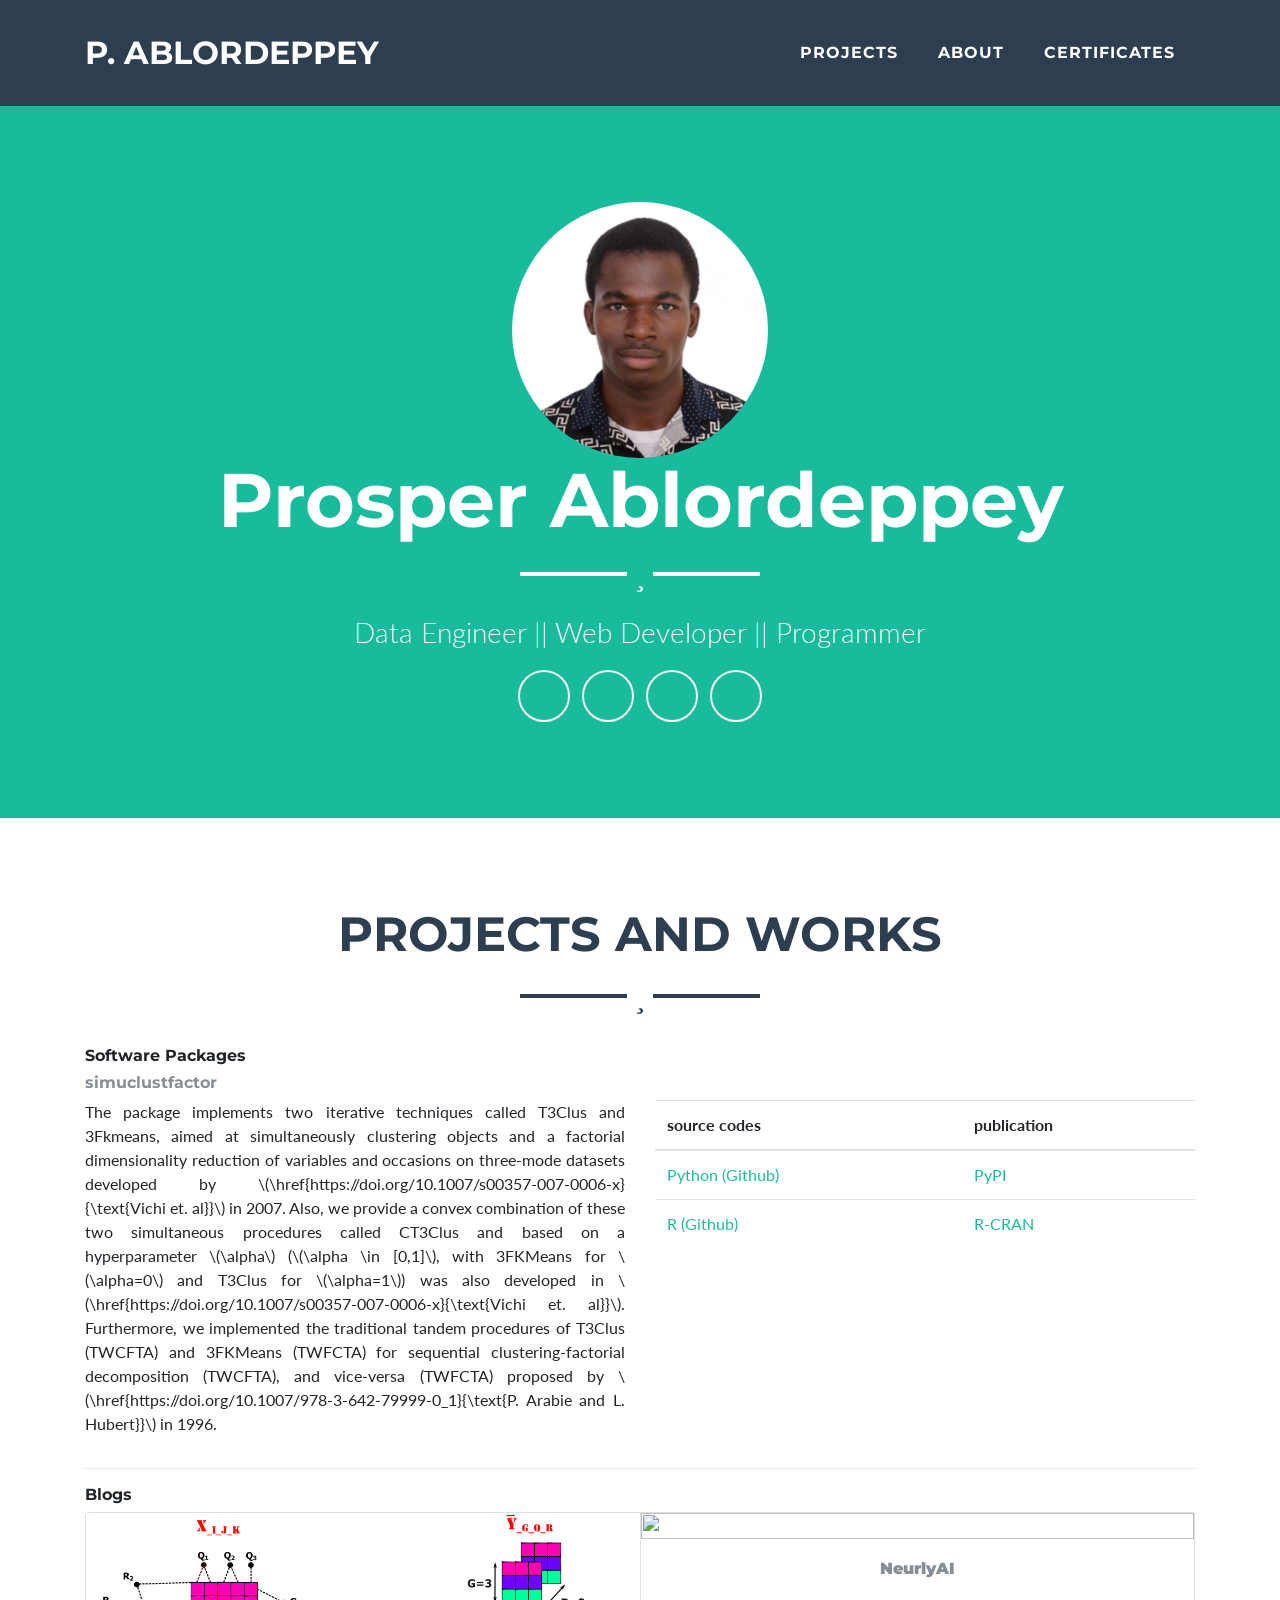
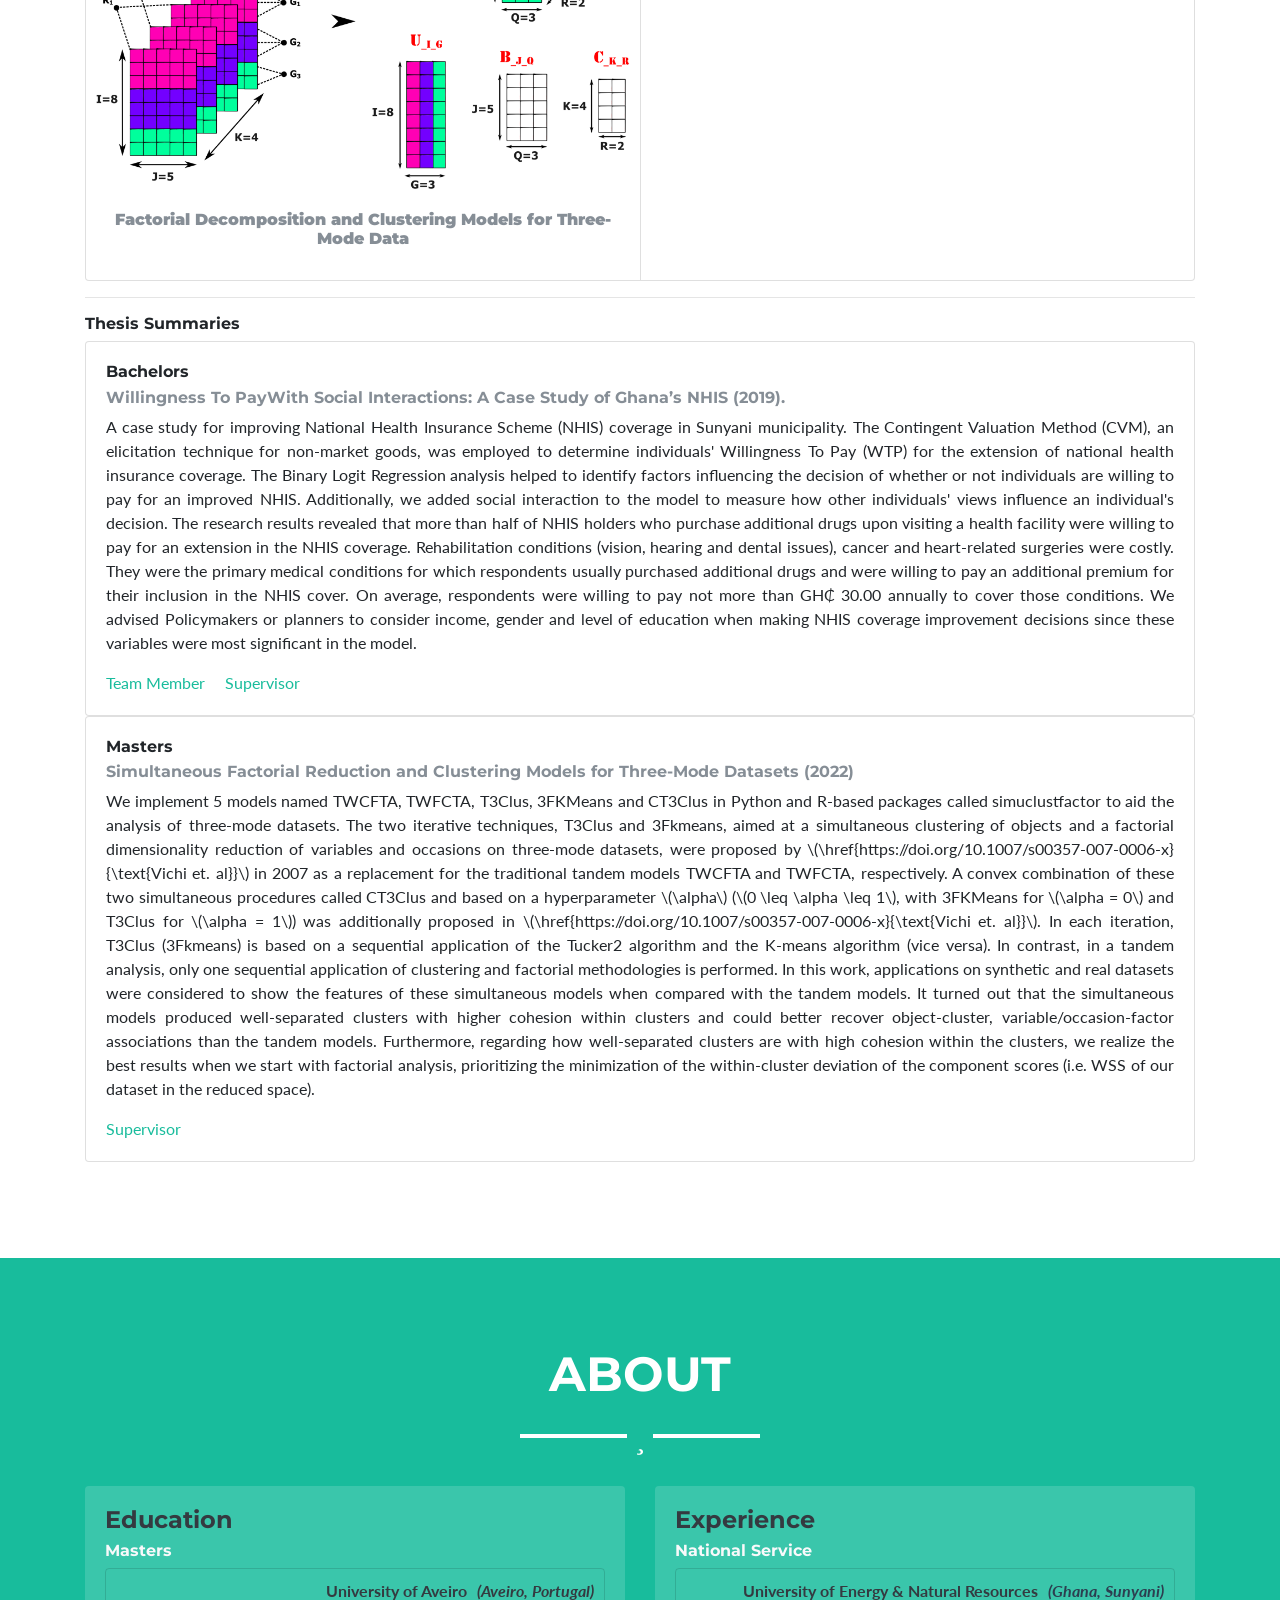
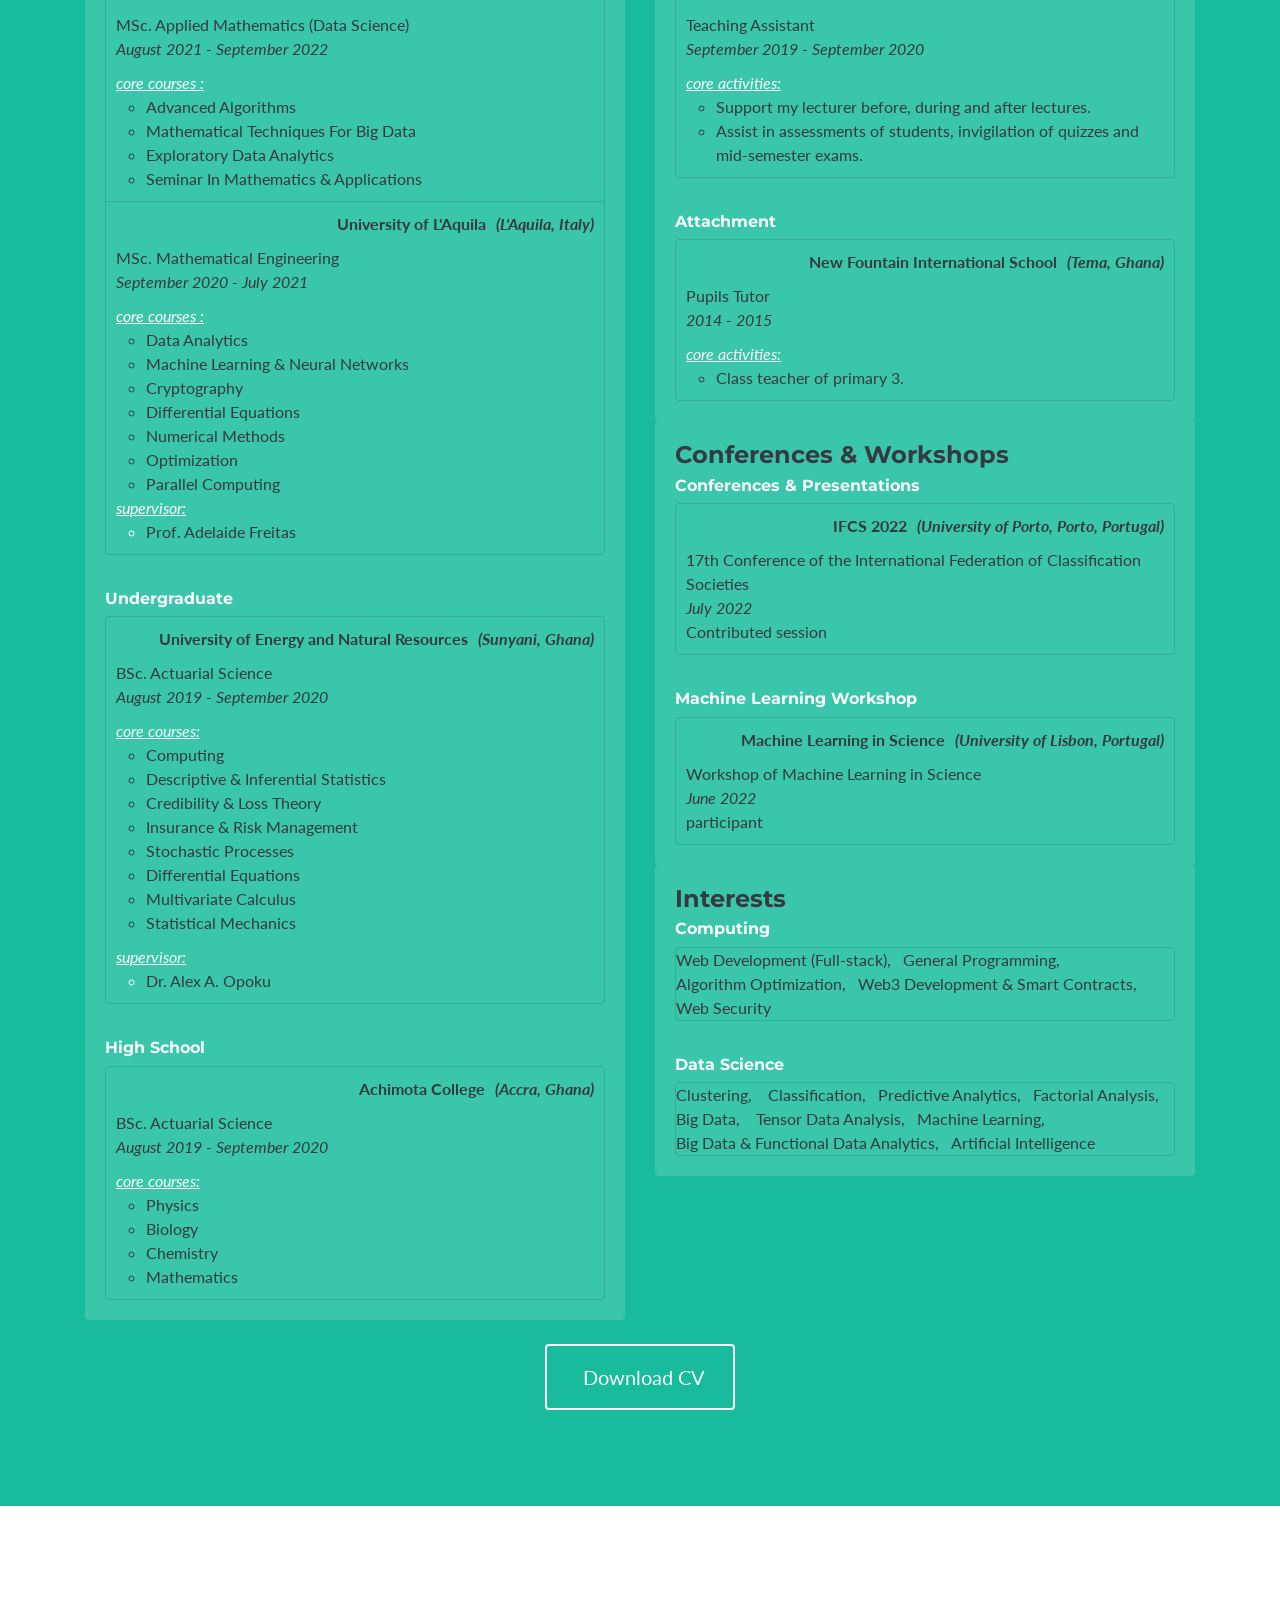
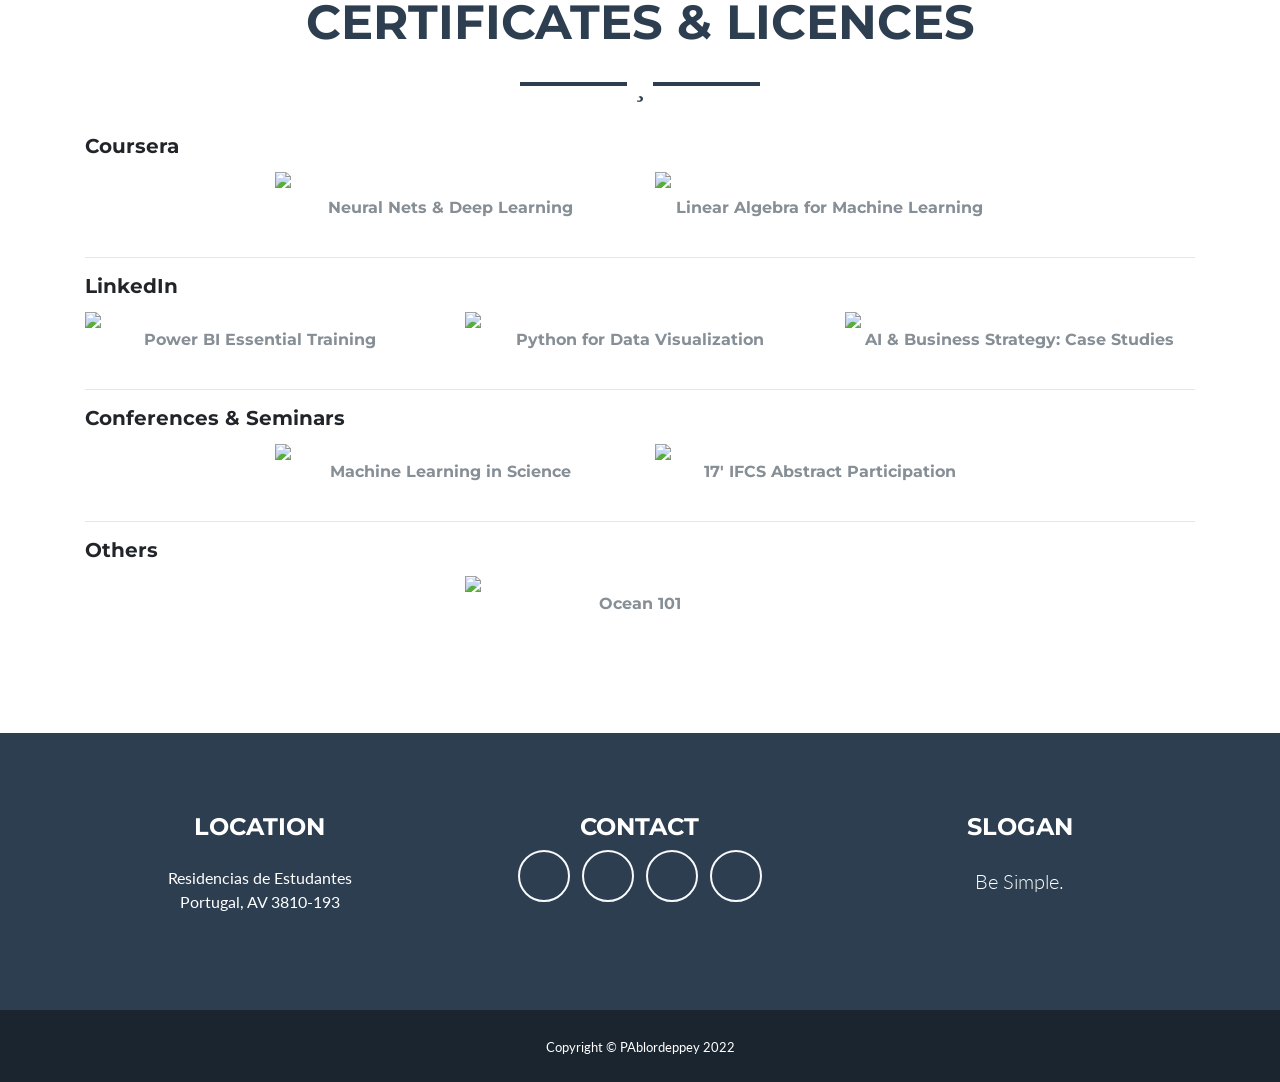
==== index.html @ 872970c4 "Add files via upload" ====
<!DOCTYPE html>
<html>

<head>
    <meta charset="utf-8">
    <meta name="viewport" content="width=device-width, initial-scale=1.0, shrink-to-fit=no">
    <title>Home - GithubProfile</title>
    <meta name="google-site-verification" content="7BHkm_EluMorPndP0sNLq1JnyNYSDUM0aAJx8eoUqjM">
    <link rel="icon" type="image/png" sizes="16x16" href="assets/img/favicons/16x16.png">
    <link rel="icon" type="image/png" sizes="32x32" href="assets/img/favicons/32x32.png">
    <link rel="stylesheet" href="assets/bootstrap/css/bootstrap.min.css">
    <link rel="stylesheet" href="https://fonts.googleapis.com/css?family=Montserrat:400,700">
    <link rel="stylesheet" href="https://fonts.googleapis.com/css?family=Lato:400,700,400italic,700italic">
    <link rel="stylesheet" href="assets/fonts/font-awesome.min.css">
</head>

<body id="page-top">
    <nav class="navbar navbar-light navbar-expand-lg fixed-top bg-secondary text-uppercase" id="mainNav">
        <div class="container"><a class="navbar-brand js-scroll-trigger" href="#page-top">P. ablordeppey</a><button data-toggle="collapse" data-target="#navbarResponsive" class="navbar-toggler text-white bg-primary navbar-toggler-right text-uppercase rounded" aria-controls="navbarResponsive" aria-expanded="false" aria-label="Toggle navigation"><i class="fa fa-bars"></i></button>
            <div class="collapse navbar-collapse" id="navbarResponsive">
                <ul class="navbar-nav ml-auto">
                    <li class="nav-item mx-0 mx-lg-1"><a class="nav-link py-3 px-0 px-lg-3 rounded js-scroll-trigger" href="#works_projects">projects</a></li>
                    <li class="nav-item mx-0 mx-lg-1"><a class="nav-link py-3 px-0 px-lg-3 rounded js-scroll-trigger" href="#about">About</a></li>
                    <li class="nav-item mx-0 mx-lg-1"><a class="nav-link py-3 px-0 px-lg-3 rounded js-scroll-trigger" href="#certificates_licences">Certificates</a></li>
                </ul>
            </div>
        </div>
    </nav>
    <header class="text-center text-white bg-primary masthead">
        <div class="container"><img class="flex-shrink-1" src="assets/img/profile-pic.jpg" style="border-radius: 155px;width: 256px;height: 256px;margin: 0px;">
            <h1 style="padding-top: 10px;">Prosper Ablordeppey</h1>
            <hr class="star-light">
            <h2 class="font-weight-light mb-0">Data Engineer || Web Developer || Programmer</h2>
            <ul class="list-inline" style="margin-bottom: 0px;margin-top: 20px;">
                <li class="list-inline-item"><a class="btn btn-outline-light text-center btn-social rounded-circle" role="button" href="https://github.com/prablordeppey" target="_blank"><i class="fa fa-github fa-fw"></i></a></li>
                <li class="list-inline-item"><a class="btn btn-outline-light text-center btn-social rounded-circle" role="button" href="https://stackoverflow.com/users/11210111/prosper-ablordeppey" target="_blank"><i class="fa fa-stack-overflow fa-fw"></i></a></li>
                <li class="list-inline-item"><a class="btn btn-outline-light text-center btn-social rounded-circle" role="button" href="https://www.linkedin.com/in/prosper-ablordeppey-67665aa5/" target="_blank"><i class="fa fa-linkedin-square fa-fw"></i></a></li>
                <li class="list-inline-item"><a class="btn btn-outline-light text-center btn-social rounded-circle" role="button" href="https://wa.me/233545107128" target="_blank"><i class="fa fa-whatsapp fa-fw"></i></a></li>
            </ul>
        </div>
    </header>
    <section id="works_projects" class="works_projects">
        <div class="container">
            <h2 class="text-uppercase text-center text-secondary">Projects and works</h2>
            <hr class="star-dark mb-5">
            <div>
                <h6>Software Packages</h6>
                <div>
                    <h6 class="text-muted">simuclustfactor</h6>
                    <div class="row" style="height: auto;width: auto;">
                        <div class="col">
                            <p class="text-justify">The package implements two iterative techniques called T3Clus and 3Fkmeans, aimed at simultaneously clustering objects and a factorial dimensionality reduction of variables and occasions on three-mode datasets developed by \(\href{https://doi.org/10.1007/s00357-007-0006-x}{\text{Vichi et. al}}\) in 2007. Also, we provide a convex combination of these two simultaneous procedures called CT3Clus and based on a hyperparameter \(\alpha\) (\(\alpha \in [0,1]\), with 3FKMeans for \(\alpha=0\) and T3Clus for \(\alpha=1\)) was also developed in \(\href{https://doi.org/10.1007/s00357-007-0006-x}{\text{Vichi et. al}}\). Furthermore, we implemented the traditional tandem procedures of T3Clus (TWCFTA) and 3FKMeans (TWFCTA) for sequential clustering-factorial decomposition (TWCFTA), and vice-versa (TWFCTA) proposed by \(\href{https://doi.org/10.1007/978-3-642-79999-0_1}{\text{P. Arabie and L. Hubert}}\) in 1996.<br></p>
                        </div>
                        <div class="col">
                            <div class="table-responsive">
                                <table class="table">
                                    <thead>
                                        <tr>
                                            <th>source codes</th>
                                            <th>publication</th>
                                        </tr>
                                    </thead>
                                    <tbody>
                                        <tr>
                                            <td><a href="https://github.com/prablordeppey/simuclustfactor-python" target="_blank">Python (Github)</a></td>
                                            <td><a href="https://pypi.org/project/simuclustfactor/" target="_blank">PyPI</a></td>
                                        </tr>
                                        <tr>
                                            <td><a href="https://github.com/prablordeppey/simuclustfactor-r" target="_blank">R (Github)</a></td>
                                            <td><a href="https://cran.r-project.org/web/packages/simuclustfactor/index.html" target="_blank">R-CRAN</a></td>
                                        </tr>
                                    </tbody>
                                </table>
                            </div>
                        </div>
                    </div>
                </div>
            </div>
            <hr>
            <div>
                <h6>Blogs</h6>
            </div>
            <div class="card-group">
                <div class="card"><a class="d-md-flex" href="#blog_simuclustfator" style="width: auto;height: auto;" target="_blank" data-target="#blog_simuclustfactor" data-toggle="modal">
                        <div class="d-flex d-lg-flex flex-column justify-content-center align-items-center justify-content-lg-center align-items-lg-center" style="height: 100%;width: 100%;"><img src="assets/img/projects/three%20mode%20tensor%20analysis.png" style="height: 100%;width: 100%;">
                            <div class="d-flex d-lg-flex flex-column justify-content-center align-items-center justify-content-lg-center align-items-lg-center" style="position: absolute;/*left: initial;*/width: auto;height: auto;"><i class="fa fa-search-plus fa-3x" style="width: auto;height: auto;color: var(--secondary);"></i></div>
                        </div>
                    </a>
                    <div class="card-body">
                        <h6 class="text-center text-muted card-title"><strong>Factorial Decomposition and Clustering Models for Three-Mode Data</strong><br></h6>
                    </div>
                </div>
                <div class="card"><a class="d-md-flex" href="#blog_neurlyai" style="width: auto;height: auto;" target="_blank" data-target="#blog_neurlyai" data-toggle="modal">
                        <div class="d-flex d-lg-flex flex-column justify-content-center align-items-center justify-content-lg-center align-items-lg-center" style="height: 100%;width: 100%;"><img src="https://raw.githubusercontent.com/prablordeppey/website-neurlyai/master/src/assets/imgs/card/big_data.png" style="height: 100%;width: 100%;">
                            <div class="d-flex d-lg-flex flex-column justify-content-center align-items-center justify-content-lg-center align-items-lg-center" style="position: absolute;/*left: initial;*/width: auto;height: auto;"><i class="fa fa-search-plus fa-3x" style="width: auto;height: auto;color: var(--secondary);"></i></div>
                        </div>
                    </a>
                    <div class="card-body">
                        <h6 class="text-center text-muted card-title"><strong>NeurlyAI</strong><br></h6>
                    </div>
                </div>
            </div>
            <hr>
            <div>
                <h6>Thesis Summaries</h6>
                <div class="card">
                    <div class="card-body">
                        <h6 class="card-title">Bachelors</h6>
                        <h6 class="text-muted card-subtitle mb-2">Willingness To PayWith Social Interactions: A Case Study of Ghana’s NHIS (2019).</h6>
                        <p class="text-justify card-text">A case study for improving National Health Insurance Scheme (NHIS) coverage in Sunyani municipality. The Contingent Valuation Method (CVM), an elicitation technique for non-market goods, was employed to determine individuals' Willingness To Pay (WTP) for the extension of national health insurance coverage. The Binary Logit Regression analysis helped to identify factors influencing the decision of whether or not individuals are willing to pay for an improved NHIS. Additionally, we added social interaction to the model to measure how other individuals' views influence an individual's decision. The research results revealed that more than half of NHIS holders who purchase additional drugs upon visiting a health facility were willing to pay for an extension in the NHIS coverage. Rehabilitation conditions (vision, hearing and dental issues), cancer and heart-related surgeries were costly. They were the primary medical conditions for which respondents usually purchased additional drugs and were willing to pay an additional premium for their inclusion in the NHIS cover. On average, respondents were willing to pay not more than GH₵ 30.00 annually to cover those conditions. We advised Policymakers or planners to consider income, gender and level of education when making NHIS coverage improvement decisions since these variables were most significant in the model.</p><a class="card-link" href="https://www.linkedin.com/in/sarah-yeboah-manu/?originalSubdomain=uk" target="_blank">Team Member</a><a class="card-link" href="https://uenr.edu.gh/staff/alex-akwasi-opoku/" target="_blank">Supervisor</a>
                    </div>
                </div>
                <div class="card">
                    <div class="card-body">
                        <h6 class="card-title">Masters</h6>
                        <h6 class="text-muted card-subtitle mb-2">Simultaneous Factorial Reduction and Clustering Models for Three-Mode Datasets (2022)<br></h6>
                        <p class="text-justify card-text">We implement 5 models named TWCFTA, TWFCTA, T3Clus, 3FKMeans and CT3Clus in Python and R-based packages called simuclustfactor to aid the analysis of three-mode datasets. The two iterative techniques, T3Clus and 3Fkmeans, aimed at a simultaneous clustering of objects and a factorial dimensionality reduction of variables and occasions on three-mode datasets, were proposed by \(\href{https://doi.org/10.1007/s00357-007-0006-x}{\text{Vichi et. al}}\) in 2007 as a replacement for the traditional tandem models TWCFTA and TWFCTA, respectively. A convex combination of these two simultaneous procedures called CT3Clus and based on a hyperparameter \(\alpha\) (\(0 \leq \alpha \leq 1\), with 3FKMeans for \(\alpha = 0\) and T3Clus for \(\alpha = 1\)) was additionally proposed in \(\href{https://doi.org/10.1007/s00357-007-0006-x}{\text{Vichi et. al}}\). In each iteration, T3Clus (3Fkmeans) is based on a sequential application of the Tucker2 algorithm and the K-means algorithm (vice versa). In contrast, in a tandem analysis, only one sequential application of clustering and factorial methodologies is performed. In this work, applications on synthetic and real datasets were considered to show the features of these simultaneous models when compared with the tandem models. It turned out that the simultaneous models produced well-separated clusters with higher cohesion within clusters and could better recover object-cluster, variable/occasion-factor associations than the tandem models. Furthermore, regarding how well-separated clusters are with high cohesion within the clusters, we realize the best results when we start with factorial analysis, prioritizing the minimization of the within-cluster deviation of the component scores (i.e. WSS of our dataset in the reduced space).</p><a class="card-link" href="https://www.ua.pt/pt/p/10310341" target="_blank">Supervisor</a>
                    </div>
                </div>
            </div>
        </div>
    </section>
    <section class="text-white bg-primary mb-0" id="about">
        <div class="container">
            <h2 class="text-uppercase text-center text-white">About</h2>
            <hr class="star-light mb-5">
            <div class="row">
                <div class="col">
                    <div class="card" style="background: rgba(255,255,255,0.15);border-style: none;">
                        <div class="card-body">
                            <h4 class="text-dark card-title">Education</h4>
                            <h6 class="text-light card-subtitle mb-2" style="color: var(--secondary);background: transparent;">Masters</h6>
                            <ul class="list-group">
                                <li class="list-group-item" style="background: transparent;padding: 0px;">
                                    <div class="d-flex justify-content-end" style="padding: 10px;"><span class="text-dark" style="margin-right: 10px;font-weight: bold;">University of Aveiro</span><span style="color: var(--dark);margin-left: 0px;"><strong><em>(Aveiro, Portugal)</em></strong><br></span></div>
                                    <div class="d-flex flex-column align-items-start" style="padding: 0px;padding-bottom: 10px;">
                                        <p class="text-dark" style="margin-left: 10px;margin-bottom: 0px;">MSc. Applied Mathematics (Data Science)</p>
                                        <p class="text-dark" style="margin-bottom: 0px;margin-left: 10px;"><em>August 2021 - September 2022</em></p>
                                    </div>
                                    <div class="text-left" style="margin-left: 0px;margin-bottom: 10px;">
                                        <p style="margin-bottom: 0px;margin-left: 10px;"><em><span style="text-decoration: underline;">core courses :</span></em></p>
                                        <ul>
                                            <li class="text-dark">Advanced Algorithms</li>
                                            <li class="text-dark">Mathematical Techniques For Big Data</li>
                                            <li class="text-dark">Exploratory Data Analytics</li>
                                            <li class="text-dark">Seminar In Mathematics &amp; Applications</li>
                                        </ul>
                                    </div>
                                </li>
                                <li class="list-group-item text-right" style="background: transparent;padding: 0px;">
                                    <div style="padding: 10px;"><span class="text-dark" style="margin-right: 10px;font-weight: bold;">University of L'Aquila</span><span style="color: var(--dark);margin-left: 0px;"><strong><em>(L'Aquila, Italy)</em></strong><br></span></div>
                                    <div class="d-flex flex-column align-items-start" style="padding: 0px;padding-bottom: 10px;">
                                        <p class="text-dark" style="margin-left: 10px;margin-bottom: 0px;">MSc. Mathematical Engineering</p>
                                        <p class="text-dark" style="margin-bottom: 0px;margin-left: 10px;"><em>September 2020 - July 2021</em></p>
                                    </div>
                                    <div class="text-left" style="margin-left: 0px;margin-bottom: 10px;">
                                        <p style="margin-bottom: 0px;margin-left: 10px;"><em><span style="text-decoration: underline;">core courses :</span></em></p>
                                        <ul>
                                            <li class="text-dark">Data Analytics</li>
                                            <li class="text-dark">Machine Learning &amp; Neural Networks</li>
                                            <li class="text-dark">Cryptography</li>
                                            <li class="text-dark">Differential Equations</li>
                                            <li class="text-dark">Numerical Methods</li>
                                            <li class="text-dark">Optimization</li>
                                            <li class="text-dark">Parallel Computing</li>
                                        </ul>
                                        <div>
                                            <p style="margin-bottom: 0px;margin-left: 10px;"><em><span style="text-decoration: underline;">supervisor:</span></em></p>
                                            <ul>
                                                <li><a class="text-dark" href="https://uenr.edu.gh/staff/alex-akwasi-opoku/" target="_blank">Prof. Adelaide Freitas</a></li>
                                            </ul>
                                        </div>
                                    </div>
                                </li>
                            </ul>
                        </div>
                        <div class="card-body">
                            <h6 class="text-light card-subtitle mb-2" style="color: var(--secondary);background: transparent;">Undergraduate</h6>
                            <ul class="list-group">
                                <li class="list-group-item" style="background: transparent;padding: 0px;padding-bottom: 10px;">
                                    <div class="d-flex justify-content-end" style="padding: 10px;"><span class="text-dark" style="margin-right: 10px;font-weight: bold;">University of Energy and Natural Resources</span><span style="color: var(--dark);margin-left: 0px;"><strong><em>(Sunyani, Ghana)</em></strong><br></span></div>
                                    <div class="d-flex flex-column align-items-start" style="padding: 0px;padding-bottom: 10px;">
                                        <p class="text-dark" style="margin-left: 10px;margin-bottom: 0px;">BSc. Actuarial Science</p>
                                        <p class="text-dark" style="margin-bottom: 0px;margin-left: 10px;"><em>August 2019 - September 2020</em></p>
                                    </div>
                                    <div class="text-left" style="margin-left: 0px;margin-bottom: 10px;">
                                        <p class="text-light" style="margin-bottom: 0px;margin-left: 10px;"><em><span style="text-decoration: underline;">core courses:</span></em></p>
                                        <ul>
                                            <li class="text-dark">Computing</li>
                                            <li class="text-dark">Descriptive &amp; Inferential Statistics&nbsp;</li>
                                            <li class="text-dark">Credibility &amp; Loss Theory</li>
                                            <li class="text-dark">Insurance &amp; Risk Management</li>
                                            <li class="text-dark">Stochastic Processes</li>
                                            <li class="text-dark">Differential Equations</li>
                                            <li class="text-dark">Multivariate Calculus</li>
                                            <li class="text-dark">Statistical Mechanics</li>
                                        </ul>
                                    </div>
                                    <div>
                                        <p class="text-light" style="margin-bottom: 0px;margin-left: 10px;"><em><span style="text-decoration: underline;">supervisor:</span></em></p>
                                        <ul>
                                            <li><a class="text-dark" href="https://uenr.edu.gh/staff/alex-akwasi-opoku/" target="_blank">Dr. Alex A. Opoku</a></li>
                                        </ul>
                                    </div>
                                </li>
                            </ul>
                        </div>
                        <div class="card-body">
                            <h6 class="text-light card-subtitle mb-2" style="color: var(--secondary);background: transparent;">High School</h6>
                            <ul class="list-group">
                                <li class="list-group-item" style="background: transparent;padding: 0px;">
                                    <div class="d-flex justify-content-end" style="padding: 10px;"><span class="text-dark" style="margin-right: 10px;font-weight: bold;">Achimota College</span><span style="color: var(--dark);margin-left: 0px;"><strong><em>(Accra, Ghana)</em></strong><br></span></div>
                                    <div class="d-flex flex-column align-items-start" style="padding: 0px;padding-bottom: 10px;">
                                        <p class="text-dark" style="margin-left: 10px;margin-bottom: 0px;">BSc. Actuarial Science</p>
                                        <p class="text-dark" style="margin-bottom: 0px;margin-left: 10px;"><em>August 2019 - September 2020</em></p>
                                    </div>
                                    <div class="text-left" style="margin-left: 0px;margin-bottom: 10px;">
                                        <p style="margin-bottom: 0px;margin-left: 10px;"><em><span style="text-decoration: underline;">core courses:</span></em></p>
                                        <ul>
                                            <li class="text-dark">Physics</li>
                                            <li class="text-dark">Biology</li>
                                            <li class="text-dark">Chemistry</li>
                                            <li class="text-dark">Mathematics</li>
                                        </ul>
                                    </div>
                                </li>
                            </ul>
                        </div>
                    </div>
                </div>
                <div class="col">
                    <div class="card" style="background: rgba(255,255,255,0.15);border-style: none;">
                        <div class="card-body">
                            <h4 class="text-dark card-title">Experience</h4>
                            <h6 class="text-light card-subtitle mb-2" style="background: transparent;">National Service</h6>
                            <ul class="list-group">
                                <li class="list-group-item" style="background: transparent;padding: 0px;">
                                    <div class="d-flex justify-content-end" style="padding: 10px;"><span class="text-dark" style="margin-right: 10px;font-weight: bold;">University of Energy &amp; Natural Resources</span><span class="text-secondary" style="color: var(--dark);margin-left: 0px;"><strong><em>(Ghana, Sunyani)</em></strong><br></span></div>
                                    <div class="d-flex flex-column align-items-start" style="padding: 0px;padding-bottom: 10px;">
                                        <p class="text-dark" style="margin-left: 10px;margin-bottom: 0px;">Teaching Assistant</p>
                                        <p class="text-dark" style="margin-bottom: 0px;margin-left: 10px;"><em>September 2019 - September 2020</em></p>
                                    </div>
                                    <div class="text-left" style="margin-left: 0px;margin-bottom: 10px;">
                                        <p style="margin-bottom: 0px;margin-left: 10px;"><em><span style="text-decoration: underline;">core activities:</span></em></p>
                                        <ul>
                                            <li class="text-dark">Support my lecturer before, during and after lectures.<br></li>
                                            <li class="text-dark">Assist in assessments of students, invigilation of quizzes and mid-semester exams.<br></li>
                                        </ul>
                                    </div>
                                </li>
                            </ul>
                        </div>
                        <div class="card-body">
                            <h6 class="text-light card-subtitle mb-2" style="color: var(--secondary);background: transparent;">Attachment</h6>
                            <ul class="list-group">
                                <li class="list-group-item" style="background: transparent;padding: 0px;">
                                    <div class="d-flex justify-content-end" style="padding: 10px;"><span class="text-dark" style="margin-right: 10px;font-weight: bold;">New Fountain International School</span><span style="color: var(--dark);margin-left: 0px;"><strong><em>(Tema, Ghana)</em></strong><br></span></div>
                                    <div class="text-dark d-flex flex-column align-items-start" style="padding: 0px;padding-bottom: 10px;">
                                        <p style="margin-left: 10px;margin-bottom: 0px;">Pupils Tutor</p>
                                        <p style="margin-bottom: 0px;margin-left: 10px;"><em>2014 - 2015</em></p>
                                    </div>
                                    <div class="text-left" style="margin-left: 0px;margin-bottom: 10px;">
                                        <p class="text-light" style="margin-bottom: 0px;margin-left: 10px;"><em><span style="text-decoration: underline;">core activities:</span></em></p>
                                        <ul>
                                            <li class="text-dark">Class teacher of primary 3.<br></li>
                                        </ul>
                                    </div>
                                </li>
                            </ul>
                        </div>
                    </div>
                    <div class="card" style="background: rgba(255,255,255,0.15);border-style: none;">
                        <div class="card-body">
                            <h4 class="text-dark card-title">Conferences &amp; Workshops</h4>
                            <h6 class="text-light card-subtitle mb-2" style="color: var(--secondary);background: transparent;">Conferences &amp; Presentations</h6>
                            <ul class="list-group">
                                <li class="list-group-item" style="background: transparent;padding: 0px;">
                                    <div class="d-flex justify-content-end" style="padding: 10px;"><span class="text-dark" style="margin-right: 10px;font-weight: bold;">IFCS 2022<br></span><span style="color: var(--dark);margin-left: 0px;"><strong><em>(University of Porto, Porto, Portugal)</em></strong><br></span></div>
                                    <div class="d-flex flex-column align-items-start" style="padding: 0px;padding-bottom: 10px;">
                                        <p class="text-dark" style="margin-left: 10px;margin-bottom: 0px;">17th Conference of the International Federation of Classification Societies</p>
                                        <p class="text-dark" style="margin-bottom: 0px;margin-left: 10px;"><em>July 2022</em></p>
                                        <p class="text-dark" style="margin-bottom: 0px;margin-left: 10px;">Contributed session</p>
                                    </div>
                                </li>
                            </ul>
                        </div>
                        <div class="card-body">
                            <h6 class="text-light card-subtitle mb-2" style="color: var(--secondary);background: transparent;">Machine Learning Workshop</h6>
                            <ul class="list-group">
                                <li class="list-group-item" style="background: transparent;padding: 0px;">
                                    <div class="d-flex justify-content-end" style="padding: 10px;"><span class="text-dark" style="margin-right: 10px;font-weight: bold;">Machine Learning in Science<br></span><span style="color: var(--dark);margin-left: 0px;"><strong><em>(University of Lisbon, Portugal)</em></strong><br></span></div>
                                    <div class="d-flex flex-column align-items-start" style="padding: 0px;padding-bottom: 10px;">
                                        <p class="text-dark" style="margin-left: 10px;margin-bottom: 0px;">Workshop of Machine Learning in Science</p>
                                        <p class="text-dark" style="margin-bottom: 0px;margin-left: 10px;"><em>June 2022</em></p>
                                        <p class="text-dark" style="margin-bottom: 0px;margin-left: 10px;">participant</p>
                                    </div>
                                </li>
                            </ul>
                        </div>
                    </div>
                    <div class="card" style="background: rgba(255,255,255,0.15);border-style: none;">
                        <div class="card-body">
                            <h4 class="text-dark card-title">Interests</h4>
                            <h6 class="text-light card-subtitle mb-2" style="color: var(--secondary);background: transparent;">Computing</h6>
                            <ul class="list-group">
                                <li class="list-group-item" style="background: transparent;padding: 0px;">
                                    <ul class="list-inline">
                                        <li class="list-inline-item text-dark">Web Development (Full-stack),</li>
                                        <li class="list-inline-item text-dark">General Programming,</li>
                                        <li class="list-inline-item text-dark">Algorithm Optimization,</li>
                                        <li class="list-inline-item text-dark">Web3 Development &amp; Smart Contracts,<br></li>
                                        <li class="list-inline-item text-dark">Web Security</li>
                                    </ul>
                                </li>
                            </ul>
                        </div>
                        <div class="card-body">
                            <h6 class="text-light card-subtitle mb-2" style="color: var(--secondary);background: transparent;">Data Science</h6>
                            <ul class="list-group">
                                <li class="list-group-item" style="background: transparent;padding: 0px;">
                                    <ul class="list-inline text-dark">
                                        <li class="list-inline-item">Clustering,&nbsp;</li>
                                        <li class="list-inline-item">Classification,<br></li>
                                        <li class="list-inline-item">Predictive Analytics,<br></li>
                                        <li class="list-inline-item">Factorial Analysis,<br></li>
                                        <li class="list-inline-item">Big Data,&nbsp;<br></li>
                                        <li class="list-inline-item">Tensor Data Analysis,<br></li>
                                        <li class="list-inline-item">Machine Learning,<br></li>
                                        <li class="list-inline-item"><br></li>
                                        <li class="list-inline-item">Big Data &amp; Functional Data Analytics,<br></li>
                                        <li class="list-inline-item">Artificial Intelligence<br></li>
                                    </ul>
                                </li>
                            </ul>
                        </div>
                    </div>
                </div>
            </div>
            <div class="text-center mt-4"><a class="btn btn-outline-light btn-xl" role="button" href="https://drive.google.com/uc?export=download&amp;id=1WwoaH9Ak0-WmSzQY9qbgHMac2cAoS9MD" target="_blank" download="AblordeppeyProsper_CV"><i class="fa fa-download mr-2"></i><span>Download CV</span></a></div>
        </div>
    </section>
    <section id="certificates_licences">
        <div class="container">
            <h2 class="text-uppercase text-center text-secondary mb-0">certificatES &amp; licences</h2>
            <hr class="star-dark mb-5">
            <div>
                <h5>Coursera</h5>
                <div class="row d-flex justify-content-center" style="filter: blur(0px);">
                    <div class="col-md-6 col-lg-4 pb-sm-3"><a class="d-block mx-auto works_projects-item mb-2" data-toggle="modal" href="#certificate_coursera-deep-learning">
                            <div class="d-flex works_projects-item-caption position-absolute h-100 w-100">
                                <div class="text-center text-white my-auto works_projects-item-caption-content w-100"><i class="fa fa-search-plus fa-3x" style="color: var(--secondary);"></i></div>
                            </div><img class="img-fluid" src="https://s3.amazonaws.com/coursera_assets/meta_images/generated/CERTIFICATE_LANDING_PAGE/CERTIFICATE_LANDING_PAGE~ZZ6YLBUPWWXZ/CERTIFICATE_LANDING_PAGE~ZZ6YLBUPWWXZ.jpeg">
                        </a>
                        <h6 class="text-center text-muted">Neural Nets &amp; Deep Learning</h6>
                    </div>
                    <div class="col-md-6 col-lg-4 pb-sm-3"><a class="d-block mx-auto works_projects-item mb-2" data-toggle="modal" href="#certificate_coursera-linear-algebra">
                            <div class="d-flex works_projects-item-caption position-absolute h-100 w-100">
                                <div class="text-center text-white my-auto works_projects-item-caption-content w-100"><i class="fa fa-search-plus fa-3x" style="color: var(--secondary);"></i></div>
                            </div><img class="img-fluid" src="https://s3.amazonaws.com/coursera_assets/meta_images/generated/CERTIFICATE_LANDING_PAGE/CERTIFICATE_LANDING_PAGE~6J2D4WETXWLJ/CERTIFICATE_LANDING_PAGE~6J2D4WETXWLJ.jpeg" style="height: auto;">
                        </a>
                        <h6 class="text-center text-muted">Linear Algebra for Machine Learning</h6>
                    </div>
                </div>
            </div>
            <hr>
            <div>
                <h5>LinkedIn</h5>
                <div class="row d-flex justify-content-center" style="filter: blur(0px);">
                    <div class="col-md-6 col-lg-4 pb-sm-3"><a class="d-block mx-auto works_projects-item" data-toggle="modal" href="#certificate_linkedin-power-bi">
                            <div class="d-flex works_projects-item-caption position-absolute h-100 w-100">
                                <div class="text-center text-white my-auto works_projects-item-caption-content w-100"><i class="fa fa-search-plus fa-3x" style="color: var(--secondary);"></i></div>
                            </div><img class="img-fluid" src="https://drive.google.com/uc?export=view&amp;id=1joSEBxe04mbN0OLVuHd7ZNS0F-EHlIZD" style="height: auto;">
                        </a>
                        <h6 class="text-center text-muted">Power BI Essential Training</h6>
                    </div>
                    <div class="col-md-6 col-lg-4 pb-sm-3"><a class="d-block mx-auto works_projects-item" data-toggle="modal" href="#certificate_linkedin-python-data-visualization">
                            <div class="d-flex works_projects-item-caption position-absolute h-100 w-100">
                                <div class="text-center text-white my-auto works_projects-item-caption-content w-100"><i class="fa fa-search-plus fa-3x" style="color: var(--secondary);"></i></div>
                            </div><img class="img-fluid" style="height: auto;" src="https://drive.google.com/uc?export=view&amp;id=1LU1Et8j8OCmPUcWMwZUmk39OX0Ik1sKV">
                        </a>
                        <h6 class="text-center text-muted">Python for Data Visualization</h6>
                    </div>
                    <div class="col-md-6 col-lg-4 pb-sm-3"><a class="d-block mx-auto works_projects-item" data-toggle="modal" href="#certificate_linkedin-ai-strategy-case-studies">
                            <div class="d-flex works_projects-item-caption position-absolute h-100 w-100">
                                <div class="text-center text-white my-auto works_projects-item-caption-content w-100"><i class="fa fa-search-plus fa-3x" style="color: var(--secondary);"></i></div>
                            </div><img class="img-fluid" src="https://drive.google.com/uc?export=view&amp;id=1isHHiGPHD8eJxpc9Q1K71H-Fl6yRyBQm" style="height: auto;">
                        </a>
                        <h6 class="text-center text-muted">AI &amp; Business Strategy: Case Studies</h6>
                    </div>
                </div>
            </div>
            <hr>
            <div>
                <h5>Conferences &amp; Seminars</h5>
                <div class="row d-flex justify-content-center" style="filter: blur(0px);">
                    <div class="col-md-6 col-lg-4 pb-sm-3"><a class="d-block mx-auto works_projects-item" data-toggle="modal" href="#certificate_ceaul-ml-in-science">
                            <div class="d-flex works_projects-item-caption position-absolute h-100 w-100">
                                <div class="text-center text-white my-auto works_projects-item-caption-content w-100"><i class="fa fa-search-plus fa-3x" style="color: var(--secondary);"></i></div>
                            </div><img class="img-fluid" src="https://drive.google.com/uc?export=view&amp;id=1nt52GT-XZkcKFV-WE5_IV0-6E7lD6_Za" style="height: auto;">
                        </a>
                        <h6 class="text-center text-muted">Machine Learning in Science</h6>
                    </div>
                    <div class="col-md-6 col-lg-4 pb-sm-3"><a class="d-block mx-auto works_projects-item" data-toggle="modal" href="#certificate_ifcs-participation">
                            <div class="d-flex works_projects-item-caption position-absolute h-100 w-100">
                                <div class="text-center text-white my-auto works_projects-item-caption-content w-100"><i class="fa fa-search-plus fa-3x" style="color: var(--secondary);"></i></div>
                            </div><img class="img-fluid" src="https://drive.google.com/uc?export=view&amp;id=1fbLOLhhKNCWU3YS-9tby4fc7PJ4CIeZV" style="height: auto;">
                        </a>
                        <h6 class="text-center text-muted">17' IFCS Abstract Participation</h6>
                    </div>
                </div>
            </div>
            <hr>
            <div>
                <h5>Others</h5>
                <div class="row d-flex justify-content-center" style="filter: blur(0px);">
                    <div class="col-md-6 col-lg-4 pb-sm-3"><a class="d-block mx-auto works_projects-item" data-toggle="modal" href="#" data-target="#certificate_oceanacademy101">
                            <div class="d-flex works_projects-item-caption position-absolute h-100 w-100">
                                <div class="text-center text-white my-auto works_projects-item-caption-content w-100"><i class="fa fa-search-plus fa-3x" style="color: var(--secondary);"></i></div>
                            </div><img class="img-fluid" src="https://drive.google.com/uc?export=view&amp;id=1Bm3w_7B8qLrt7FiLWK4WcGN2JzImpvFV" style="height: auto;">
                        </a>
                        <h6 class="text-center text-muted">Ocean 101</h6>
                    </div>
                </div>
            </div>
        </div>
    </section>
    <footer class="text-center footer">
        <div class="container">
            <div class="row">
                <div class="col-md-4 mb-5 mb-lg-0">
                    <h4 class="text-uppercase mb-4">Location</h4>
                    <p>Residencias de Estudantes<br>Portugal, AV 3810-193<br></p>
                </div>
                <div class="col-md-4 mb-5 mb-lg-0">
                    <h4 class="text-uppercase">Contact</h4>
                    <ul class="list-inline">
                        <li class="list-inline-item"><a class="btn btn-outline-light text-center btn-social rounded-circle" role="button" href="https://github.com/prablordeppey" target="_blank"><i class="fa fa-github fa-fw"></i></a></li>
                        <li class="list-inline-item"><a class="btn btn-outline-light text-center btn-social rounded-circle" role="button" href="https://stackoverflow.com/users/11210111/prosper-ablordeppey" target="_blank"><i class="fa fa-stack-overflow fa-fw"></i></a></li>
                        <li class="list-inline-item"><a class="btn btn-outline-light text-center btn-social rounded-circle" role="button" href="https://www.linkedin.com/in/prosper-ablordeppey-67665aa5/" target="_blank"><i class="fa fa-linkedin-square fa-fw"></i></a></li>
                        <li class="list-inline-item"><a class="btn btn-outline-light text-center btn-social rounded-circle" role="button" href="https://wa.me/233545107128" target="_blank"><i class="fa fa-whatsapp fa-fw"></i></a></li>
                    </ul>
                </div>
                <div class="col-md-4">
                    <h4 class="text-uppercase mb-4">slogan</h4>
                    <p class="lead mb-0">Be Simple.</p>
                </div>
            </div>
        </div>
    </footer>
    <div class="text-center text-white copyright py-4">
        <div class="container"><small>Copyright ©&nbsp;PAblordeppey 2022</small></div>
    </div>
    <div class="d-lg-none scroll-to-top position-fixed rounded"><a class="text-center text-white d-block js-scroll-trigger rounded" href="#page-top"><i class="fa fa-chevron-up"></i></a></div>
    <div class="modal text-center" role="dialog" tabindex="-1" id="certificate_oceanacademy101">
        <div class="modal-dialog modal-lg" role="document">
            <div class="modal-content">
                <div class="modal-header"><button type="button" class="close" data-dismiss="modal" aria-label="Close"><span aria-hidden="true">×</span></button></div>
                <div class="modal-body">
                    <div class="container text-center">
                        <div class="row">
                            <div class="col-lg-8 mx-auto">
                                <h2 class="text-uppercase text-secondary mb-0">Ocean academy 101</h2>
                                <hr class="star-dark mb-5"><img class="img-fluid mb-5" src="https://drive.google.com/uc?export=view&amp;id=1Bm3w_7B8qLrt7FiLWK4WcGN2JzImpvFV">
                                <ul class="list-group">
                                    <li class="list-group-item" style="background: transparent;padding: 0px;">
                                        <div class="text-left" style="margin-left: 0px;margin-bottom: 10px;">
                                            <p style="margin-bottom: 0px;margin-left: 10px;"><em><span style="text-decoration: underline;">core topics:</span></em></p>
                                            <ul>
                                                <li>Web3 Value Exchange.</li>
                                                <li>Data science to Web3.</li>
                                                <li>Key Components: Ocean Protocol toolbox components like metadata standards, compute-to-data capability, and marketplace reference implementation and algorithm exchanges.<br></li>
                                                <li>Data markets, smart contract &amp; Web3 technologies on Ethereum.<br></li>
                                                <li>New Data Economy.<br></li>
                                            </ul>
                                        </div>
                                    </li>
                                </ul>
                            </div>
                        </div>
                    </div>
                </div>
                <div class="modal-footer d-flex justify-content-center pb-5"><a class="btn btn-primary" role="button" href="https://www.oceanacademy.io/ocean101" target="_blank"><svg xmlns="http://www.w3.org/2000/svg" width="1em" height="1em" fill="currentColor" viewBox="0 0 16 16" class="bi bi-globe">
                            <path d="M0 8a8 8 0 1 1 16 0A8 8 0 0 1 0 8zm7.5-6.923c-.67.204-1.335.82-1.887 1.855A7.97 7.97 0 0 0 5.145 4H7.5V1.077zM4.09 4a9.267 9.267 0 0 1 .64-1.539 6.7 6.7 0 0 1 .597-.933A7.025 7.025 0 0 0 2.255 4H4.09zm-.582 3.5c.03-.877.138-1.718.312-2.5H1.674a6.958 6.958 0 0 0-.656 2.5h2.49zM4.847 5a12.5 12.5 0 0 0-.338 2.5H7.5V5H4.847zM8.5 5v2.5h2.99a12.495 12.495 0 0 0-.337-2.5H8.5zM4.51 8.5a12.5 12.5 0 0 0 .337 2.5H7.5V8.5H4.51zm3.99 0V11h2.653c.187-.765.306-1.608.338-2.5H8.5zM5.145 12c.138.386.295.744.468 1.068.552 1.035 1.218 1.65 1.887 1.855V12H5.145zm.182 2.472a6.696 6.696 0 0 1-.597-.933A9.268 9.268 0 0 1 4.09 12H2.255a7.024 7.024 0 0 0 3.072 2.472zM3.82 11a13.652 13.652 0 0 1-.312-2.5h-2.49c.062.89.291 1.733.656 2.5H3.82zm6.853 3.472A7.024 7.024 0 0 0 13.745 12H11.91a9.27 9.27 0 0 1-.64 1.539 6.688 6.688 0 0 1-.597.933zM8.5 12v2.923c.67-.204 1.335-.82 1.887-1.855.173-.324.33-.682.468-1.068H8.5zm3.68-1h2.146c.365-.767.594-1.61.656-2.5h-2.49a13.65 13.65 0 0 1-.312 2.5zm2.802-3.5a6.959 6.959 0 0 0-.656-2.5H12.18c.174.782.282 1.623.312 2.5h2.49zM11.27 2.461c.247.464.462.98.64 1.539h1.835a7.024 7.024 0 0 0-3.072-2.472c.218.284.418.598.597.933zM10.855 4a7.966 7.966 0 0 0-.468-1.068C9.835 1.897 9.17 1.282 8.5 1.077V4h2.355z"></path>
                        </svg>&nbsp;visit course</a></div>
            </div>
        </div>
    </div>
    <div class="modal text-center" role="dialog" tabindex="-1" id="certificate_coursera-linear-algebra">
        <div class="modal-dialog modal-lg" role="document">
            <div class="modal-content">
                <div class="modal-header"><button type="button" class="close" data-dismiss="modal" aria-label="Close"><span aria-hidden="true">×</span></button></div>
                <div class="modal-body">
                    <div class="container text-center">
                        <div class="row">
                            <div class="col-lg-8 mx-auto">
                                <h2 class="text-uppercase text-secondary mb-0">Algebra for ml</h2>
                                <hr class="star-dark mb-5"><img class="img-fluid mb-5" src="https://s3.amazonaws.com/coursera_assets/meta_images/generated/CERTIFICATE_LANDING_PAGE/CERTIFICATE_LANDING_PAGE~6J2D4WETXWLJ/CERTIFICATE_LANDING_PAGE~6J2D4WETXWLJ.jpeg">
                                <ul class="list-group">
                                    <li class="list-group-item" style="background: transparent;padding: 0px;">
                                        <div class="text-left" style="margin-left: 0px;padding: 5px;">
                                            <p style="margin-bottom: 0px;margin-left: 10px;"><em><span style="text-decoration: underline;">core topics:</span></em></p>
                                            <ul>
                                                <li>Matrix Vectorization</li>
                                                <li>Introductory Machine Learning</li>
                                                <li>Introductory Neural Networks<br></li>
                                            </ul>
                                        </div>
                                    </li>
                                </ul>
                            </div>
                        </div>
                    </div>
                </div>
                <div class="modal-footer d-flex justify-content-center pb-5"><a class="btn btn-primary" role="button" href="https://www.coursera.org/account/accomplishments/verify/6J2D4WETXWLJ?utm_source=link&amp;utm_medium=certificate&amp;utm_content=cert_image&amp;utm_campaign=sharing_cta&amp;utm_product=course" target="_blank"><svg xmlns="http://www.w3.org/2000/svg" width="1em" height="1em" fill="currentColor" viewBox="0 0 16 16" class="bi bi-globe">
                            <path d="M0 8a8 8 0 1 1 16 0A8 8 0 0 1 0 8zm7.5-6.923c-.67.204-1.335.82-1.887 1.855A7.97 7.97 0 0 0 5.145 4H7.5V1.077zM4.09 4a9.267 9.267 0 0 1 .64-1.539 6.7 6.7 0 0 1 .597-.933A7.025 7.025 0 0 0 2.255 4H4.09zm-.582 3.5c.03-.877.138-1.718.312-2.5H1.674a6.958 6.958 0 0 0-.656 2.5h2.49zM4.847 5a12.5 12.5 0 0 0-.338 2.5H7.5V5H4.847zM8.5 5v2.5h2.99a12.495 12.495 0 0 0-.337-2.5H8.5zM4.51 8.5a12.5 12.5 0 0 0 .337 2.5H7.5V8.5H4.51zm3.99 0V11h2.653c.187-.765.306-1.608.338-2.5H8.5zM5.145 12c.138.386.295.744.468 1.068.552 1.035 1.218 1.65 1.887 1.855V12H5.145zm.182 2.472a6.696 6.696 0 0 1-.597-.933A9.268 9.268 0 0 1 4.09 12H2.255a7.024 7.024 0 0 0 3.072 2.472zM3.82 11a13.652 13.652 0 0 1-.312-2.5h-2.49c.062.89.291 1.733.656 2.5H3.82zm6.853 3.472A7.024 7.024 0 0 0 13.745 12H11.91a9.27 9.27 0 0 1-.64 1.539 6.688 6.688 0 0 1-.597.933zM8.5 12v2.923c.67-.204 1.335-.82 1.887-1.855.173-.324.33-.682.468-1.068H8.5zm3.68-1h2.146c.365-.767.594-1.61.656-2.5h-2.49a13.65 13.65 0 0 1-.312 2.5zm2.802-3.5a6.959 6.959 0 0 0-.656-2.5H12.18c.174.782.282 1.623.312 2.5h2.49zM11.27 2.461c.247.464.462.98.64 1.539h1.835a7.024 7.024 0 0 0-3.072-2.472c.218.284.418.598.597.933zM10.855 4a7.966 7.966 0 0 0-.468-1.068C9.835 1.897 9.17 1.282 8.5 1.077V4h2.355z"></path>
                        </svg>&nbsp;visit course</a></div>
            </div>
        </div>
    </div>
    <div class="modal text-center" role="dialog" tabindex="-1" id="certificate_coursera-deep-learning">
        <div class="modal-dialog modal-lg" role="document">
            <div class="modal-content">
                <div class="modal-header"><button type="button" class="close" data-dismiss="modal" aria-label="Close"><span aria-hidden="true">×</span></button></div>
                <div class="modal-body">
                    <div class="container text-center">
                        <div class="row">
                            <div class="col-lg-8 mx-auto">
                                <h2 class="text-uppercase text-secondary mb-0">Neural nets &amp; DL</h2>
                                <hr class="star-dark mb-5"><img class="img-fluid mb-5" src="https://s3.amazonaws.com/coursera_assets/meta_images/generated/CERTIFICATE_LANDING_PAGE/CERTIFICATE_LANDING_PAGE~ZZ6YLBUPWWXZ/CERTIFICATE_LANDING_PAGE~ZZ6YLBUPWWXZ.jpeg">
                                <ul class="list-group">
                                    <li class="list-group-item" style="background: transparent;padding: 0px;">
                                        <div class="text-left" style="padding: 5px;">
                                            <p style="margin-bottom: 0px;margin-left: 10px;"><em><span style="text-decoration: underline;">core topics:</span></em></p>
                                            <ul>
                                                <li>Introductory Neural Networks</li>
                                                <li>Shallow Neural Networks (1 hidden layer)<br></li>
                                                <li>Introductory Deep Learning</li>
                                                <li>Developed from scratch a Deep L-layer Neural Network<br></li>
                                            </ul>
                                        </div>
                                    </li>
                                </ul>
                            </div>
                        </div>
                    </div>
                </div>
                <div class="modal-footer d-flex justify-content-center pb-5"><a class="btn btn-primary" role="button" href="https://www.coursera.org/account/accomplishments/verify/ZZ6YLBUPWWXZ?utm_source=link&amp;utm_medium=certificate&amp;utm_content=cert_image&amp;utm_campaign=sharing_cta&amp;utm_product=course" target="_blank"><svg xmlns="http://www.w3.org/2000/svg" width="1em" height="1em" fill="currentColor" viewBox="0 0 16 16" class="bi bi-globe">
                            <path d="M0 8a8 8 0 1 1 16 0A8 8 0 0 1 0 8zm7.5-6.923c-.67.204-1.335.82-1.887 1.855A7.97 7.97 0 0 0 5.145 4H7.5V1.077zM4.09 4a9.267 9.267 0 0 1 .64-1.539 6.7 6.7 0 0 1 .597-.933A7.025 7.025 0 0 0 2.255 4H4.09zm-.582 3.5c.03-.877.138-1.718.312-2.5H1.674a6.958 6.958 0 0 0-.656 2.5h2.49zM4.847 5a12.5 12.5 0 0 0-.338 2.5H7.5V5H4.847zM8.5 5v2.5h2.99a12.495 12.495 0 0 0-.337-2.5H8.5zM4.51 8.5a12.5 12.5 0 0 0 .337 2.5H7.5V8.5H4.51zm3.99 0V11h2.653c.187-.765.306-1.608.338-2.5H8.5zM5.145 12c.138.386.295.744.468 1.068.552 1.035 1.218 1.65 1.887 1.855V12H5.145zm.182 2.472a6.696 6.696 0 0 1-.597-.933A9.268 9.268 0 0 1 4.09 12H2.255a7.024 7.024 0 0 0 3.072 2.472zM3.82 11a13.652 13.652 0 0 1-.312-2.5h-2.49c.062.89.291 1.733.656 2.5H3.82zm6.853 3.472A7.024 7.024 0 0 0 13.745 12H11.91a9.27 9.27 0 0 1-.64 1.539 6.688 6.688 0 0 1-.597.933zM8.5 12v2.923c.67-.204 1.335-.82 1.887-1.855.173-.324.33-.682.468-1.068H8.5zm3.68-1h2.146c.365-.767.594-1.61.656-2.5h-2.49a13.65 13.65 0 0 1-.312 2.5zm2.802-3.5a6.959 6.959 0 0 0-.656-2.5H12.18c.174.782.282 1.623.312 2.5h2.49zM11.27 2.461c.247.464.462.98.64 1.539h1.835a7.024 7.024 0 0 0-3.072-2.472c.218.284.418.598.597.933zM10.855 4a7.966 7.966 0 0 0-.468-1.068C9.835 1.897 9.17 1.282 8.5 1.077V4h2.355z"></path>
                        </svg>&nbsp;visit course</a></div>
            </div>
        </div>
    </div>
    <div class="modal text-center" role="dialog" tabindex="-1" id="certificate_linkedin-python-data-visualization">
        <div class="modal-dialog modal-lg" role="document">
            <div class="modal-content">
                <div class="modal-header"><button type="button" class="close" data-dismiss="modal" aria-label="Close"><span aria-hidden="true">×</span></button></div>
                <div class="modal-body">
                    <div class="container text-center">
                        <div class="row">
                            <div class="col-lg-8 mx-auto">
                                <h2 class="text-uppercase text-secondary mb-0">Plotting with python</h2>
                                <hr class="star-dark mb-5"><img class="img-fluid mb-5" src="https://media-exp1.licdn.com/dms/image/C4D1FAQGjHNC3pGWx7Q/feedshare-document-cover-images_1280/0/1648427940930?e=1668243600&amp;v=beta&amp;t=QMsaPd3lpHSJNqm7LkUhm1tD-CpNExM7Trhm5flbS08">
                                <ul class="list-group">
                                    <li class="list-group-item" style="background: transparent;padding: 0px;">
                                        <div class="text-left" style="margin-left: 0px;margin-bottom: 10px;">
                                            <p style="margin-bottom: 0px;margin-left: 10px;"><em><span style="text-decoration: underline;">core topics:</span></em></p>
                                            <ul>
                                                <li>Plotting with Matplotlib</li>
                                                <li>Matplotlib wrappers (Pandas and Seaborn)</li>
                                                <li>Advanced plotting (heatmaps, subplots, histograms)<br></li>
                                            </ul>
                                        </div>
                                    </li>
                                </ul>
                            </div>
                        </div>
                    </div>
                </div>
                <div class="modal-footer d-flex justify-content-center pb-5"><a class="btn btn-primary" role="button" href="https://www.coursera.org/account/accomplishments/verify/6J2D4WETXWLJ?utm_source=link&amp;utm_medium=certificate&amp;utm_content=cert_image&amp;utm_campaign=sharing_cta&amp;utm_product=course" target="_blank"><svg xmlns="http://www.w3.org/2000/svg" width="1em" height="1em" fill="currentColor" viewBox="0 0 16 16" class="bi bi-globe">
                            <path d="M0 8a8 8 0 1 1 16 0A8 8 0 0 1 0 8zm7.5-6.923c-.67.204-1.335.82-1.887 1.855A7.97 7.97 0 0 0 5.145 4H7.5V1.077zM4.09 4a9.267 9.267 0 0 1 .64-1.539 6.7 6.7 0 0 1 .597-.933A7.025 7.025 0 0 0 2.255 4H4.09zm-.582 3.5c.03-.877.138-1.718.312-2.5H1.674a6.958 6.958 0 0 0-.656 2.5h2.49zM4.847 5a12.5 12.5 0 0 0-.338 2.5H7.5V5H4.847zM8.5 5v2.5h2.99a12.495 12.495 0 0 0-.337-2.5H8.5zM4.51 8.5a12.5 12.5 0 0 0 .337 2.5H7.5V8.5H4.51zm3.99 0V11h2.653c.187-.765.306-1.608.338-2.5H8.5zM5.145 12c.138.386.295.744.468 1.068.552 1.035 1.218 1.65 1.887 1.855V12H5.145zm.182 2.472a6.696 6.696 0 0 1-.597-.933A9.268 9.268 0 0 1 4.09 12H2.255a7.024 7.024 0 0 0 3.072 2.472zM3.82 11a13.652 13.652 0 0 1-.312-2.5h-2.49c.062.89.291 1.733.656 2.5H3.82zm6.853 3.472A7.024 7.024 0 0 0 13.745 12H11.91a9.27 9.27 0 0 1-.64 1.539 6.688 6.688 0 0 1-.597.933zM8.5 12v2.923c.67-.204 1.335-.82 1.887-1.855.173-.324.33-.682.468-1.068H8.5zm3.68-1h2.146c.365-.767.594-1.61.656-2.5h-2.49a13.65 13.65 0 0 1-.312 2.5zm2.802-3.5a6.959 6.959 0 0 0-.656-2.5H12.18c.174.782.282 1.623.312 2.5h2.49zM11.27 2.461c.247.464.462.98.64 1.539h1.835a7.024 7.024 0 0 0-3.072-2.472c.218.284.418.598.597.933zM10.855 4a7.966 7.966 0 0 0-.468-1.068C9.835 1.897 9.17 1.282 8.5 1.077V4h2.355z"></path>
                        </svg>&nbsp;visit course</a></div>
            </div>
        </div>
    </div>
    <div class="modal text-center" role="dialog" tabindex="-1" id="certificate_linkedin-power-bi">
        <div class="modal-dialog modal-lg" role="document">
            <div class="modal-content">
                <div class="modal-header"><button type="button" class="close" data-dismiss="modal" aria-label="Close"><span aria-hidden="true">×</span></button></div>
                <div class="modal-body">
                    <div class="container text-center">
                        <div class="row">
                            <div class="col-lg-8 mx-auto">
                                <h2 class="text-uppercase text-secondary mb-0">Power bi essentials</h2>
                                <hr class="star-dark mb-5"><img class="img-fluid mb-5" src="https://drive.google.com/uc?export=view&amp;id=1joSEBxe04mbN0OLVuHd7ZNS0F-EHlIZD">
                                <ul class="list-group">
                                    <li class="list-group-item" style="background: transparent;padding: 0px;">
                                        <div class="text-left" style="margin-left: 0px;margin-bottom: 10px;">
                                            <p style="margin-bottom: 0px;margin-left: 10px;"><em><span style="text-decoration: underline;">core topics:</span></em></p>
                                            <ul>
                                                <li>Introduction to Power BI</li>
                                                <li>Power BI visualizations</li>
                                                <li>Power BI Reports and Dashboards<br></li>
                                            </ul>
                                        </div>
                                    </li>
                                </ul>
                            </div>
                        </div>
                    </div>
                </div>
                <div class="modal-footer d-flex justify-content-center pb-5"><a class="btn btn-primary" role="button" href="https://www.linkedin.com/learning/certificates/aa69aa711b58b91026c025020995c3f1e7baecf78ebeb88a6c269257fa712b88" target="_blank"><svg xmlns="http://www.w3.org/2000/svg" width="1em" height="1em" fill="currentColor" viewBox="0 0 16 16" class="bi bi-globe">
                            <path d="M0 8a8 8 0 1 1 16 0A8 8 0 0 1 0 8zm7.5-6.923c-.67.204-1.335.82-1.887 1.855A7.97 7.97 0 0 0 5.145 4H7.5V1.077zM4.09 4a9.267 9.267 0 0 1 .64-1.539 6.7 6.7 0 0 1 .597-.933A7.025 7.025 0 0 0 2.255 4H4.09zm-.582 3.5c.03-.877.138-1.718.312-2.5H1.674a6.958 6.958 0 0 0-.656 2.5h2.49zM4.847 5a12.5 12.5 0 0 0-.338 2.5H7.5V5H4.847zM8.5 5v2.5h2.99a12.495 12.495 0 0 0-.337-2.5H8.5zM4.51 8.5a12.5 12.5 0 0 0 .337 2.5H7.5V8.5H4.51zm3.99 0V11h2.653c.187-.765.306-1.608.338-2.5H8.5zM5.145 12c.138.386.295.744.468 1.068.552 1.035 1.218 1.65 1.887 1.855V12H5.145zm.182 2.472a6.696 6.696 0 0 1-.597-.933A9.268 9.268 0 0 1 4.09 12H2.255a7.024 7.024 0 0 0 3.072 2.472zM3.82 11a13.652 13.652 0 0 1-.312-2.5h-2.49c.062.89.291 1.733.656 2.5H3.82zm6.853 3.472A7.024 7.024 0 0 0 13.745 12H11.91a9.27 9.27 0 0 1-.64 1.539 6.688 6.688 0 0 1-.597.933zM8.5 12v2.923c.67-.204 1.335-.82 1.887-1.855.173-.324.33-.682.468-1.068H8.5zm3.68-1h2.146c.365-.767.594-1.61.656-2.5h-2.49a13.65 13.65 0 0 1-.312 2.5zm2.802-3.5a6.959 6.959 0 0 0-.656-2.5H12.18c.174.782.282 1.623.312 2.5h2.49zM11.27 2.461c.247.464.462.98.64 1.539h1.835a7.024 7.024 0 0 0-3.072-2.472c.218.284.418.598.597.933zM10.855 4a7.966 7.966 0 0 0-.468-1.068C9.835 1.897 9.17 1.282 8.5 1.077V4h2.355z"></path>
                        </svg>&nbsp;visit course</a></div>
            </div>
        </div>
    </div>
    <div class="modal text-center" role="dialog" tabindex="-1" id="certificate_linkedin-ai-strategy-case-studies">
        <div class="modal-dialog modal-lg" role="document">
            <div class="modal-content">
                <div class="modal-header"><button type="button" class="close" data-dismiss="modal" aria-label="Close"><span aria-hidden="true">×</span></button></div>
                <div class="modal-body">
                    <div class="container text-center">
                        <div class="row">
                            <div class="col-lg-8 mx-auto">
                                <h2 class="text-uppercase text-secondary mb-0">AI &amp; Business strategy</h2>
                                <hr class="star-dark mb-5"><img class="img-fluid mb-5" src="https://drive.google.com/uc?export=view&amp;id=1isHHiGPHD8eJxpc9Q1K71H-Fl6yRyBQm">
                                <ul class="list-group">
                                    <li class="list-group-item" style="background: transparent;padding: 0px;">
                                        <div class="text-left" style="margin-left: 0px;margin-bottom: 10px;">
                                            <p style="margin-bottom: 0px;margin-left: 10px;"><em><span style="text-decoration: underline;">case study of AI in:</span></em></p>
                                            <ul>
                                                <li>Food and Agriculture</li>
                                                <li>Finance and Banking</li>
                                                <li>Consumer Electronics</li>
                                            </ul>
                                        </div>
                                    </li>
                                </ul>
                            </div>
                        </div>
                    </div>
                </div>
                <div class="modal-footer d-flex justify-content-center pb-5"><a class="btn btn-primary" role="button" href="https://www.linkedin.com/learning/certificates/1f1953479c62bc7e3984444b495727111946b429d9e626a4a9bf21d028e2f821" target="_blank"><svg xmlns="http://www.w3.org/2000/svg" width="1em" height="1em" fill="currentColor" viewBox="0 0 16 16" class="bi bi-globe">
                            <path d="M0 8a8 8 0 1 1 16 0A8 8 0 0 1 0 8zm7.5-6.923c-.67.204-1.335.82-1.887 1.855A7.97 7.97 0 0 0 5.145 4H7.5V1.077zM4.09 4a9.267 9.267 0 0 1 .64-1.539 6.7 6.7 0 0 1 .597-.933A7.025 7.025 0 0 0 2.255 4H4.09zm-.582 3.5c.03-.877.138-1.718.312-2.5H1.674a6.958 6.958 0 0 0-.656 2.5h2.49zM4.847 5a12.5 12.5 0 0 0-.338 2.5H7.5V5H4.847zM8.5 5v2.5h2.99a12.495 12.495 0 0 0-.337-2.5H8.5zM4.51 8.5a12.5 12.5 0 0 0 .337 2.5H7.5V8.5H4.51zm3.99 0V11h2.653c.187-.765.306-1.608.338-2.5H8.5zM5.145 12c.138.386.295.744.468 1.068.552 1.035 1.218 1.65 1.887 1.855V12H5.145zm.182 2.472a6.696 6.696 0 0 1-.597-.933A9.268 9.268 0 0 1 4.09 12H2.255a7.024 7.024 0 0 0 3.072 2.472zM3.82 11a13.652 13.652 0 0 1-.312-2.5h-2.49c.062.89.291 1.733.656 2.5H3.82zm6.853 3.472A7.024 7.024 0 0 0 13.745 12H11.91a9.27 9.27 0 0 1-.64 1.539 6.688 6.688 0 0 1-.597.933zM8.5 12v2.923c.67-.204 1.335-.82 1.887-1.855.173-.324.33-.682.468-1.068H8.5zm3.68-1h2.146c.365-.767.594-1.61.656-2.5h-2.49a13.65 13.65 0 0 1-.312 2.5zm2.802-3.5a6.959 6.959 0 0 0-.656-2.5H12.18c.174.782.282 1.623.312 2.5h2.49zM11.27 2.461c.247.464.462.98.64 1.539h1.835a7.024 7.024 0 0 0-3.072-2.472c.218.284.418.598.597.933zM10.855 4a7.966 7.966 0 0 0-.468-1.068C9.835 1.897 9.17 1.282 8.5 1.077V4h2.355z"></path>
                        </svg>&nbsp;visit course</a></div>
            </div>
        </div>
    </div>
    <div class="modal text-center" role="dialog" tabindex="-1" id="certificate_ceaul-ml-in-science">
        <div class="modal-dialog modal-lg" role="document">
            <div class="modal-content">
                <div class="modal-header"><button type="button" class="close" data-dismiss="modal" aria-label="Close"><span aria-hidden="true">×</span></button></div>
                <div class="modal-body">
                    <div class="container text-center">
                        <div class="row">
                            <div class="col-lg-8 mx-auto">
                                <h2 class="text-uppercase text-secondary mb-0">Machine LeaRNING IN SCIENCE</h2>
                                <hr class="star-dark mb-5"><img class="img-fluid mb-5" src="https://drive.google.com/uc?export=view&amp;id=1nt52GT-XZkcKFV-WE5_IV0-6E7lD6_Za">
                            </div>
                        </div>
                    </div>
                </div>
            </div>
        </div>
    </div>
    <div class="modal text-center" role="dialog" tabindex="-1" id="certificate_ifcs-participation">
        <div class="modal-dialog modal-lg" role="document">
            <div class="modal-content">
                <div class="modal-header"><button type="button" class="close" data-dismiss="modal" aria-label="Close"><span aria-hidden="true">×</span></button></div>
                <div class="modal-body">
                    <div class="container text-center">
                        <div class="row">
                            <div class="col-lg-8 mx-auto">
                                <h2 class="text-uppercase text-secondary mb-0">aBSTRACT PRESENTATION</h2>
                                <hr class="star-dark mb-5"><img class="img-fluid mb-5" src="https://drive.google.com/uc?export=view&amp;id=1fbLOLhhKNCWU3YS-9tby4fc7PJ4CIeZV">
                            </div>
                        </div>
                    </div>
                </div>
            </div>
        </div>
    </div>
    <div class="modal text-center" role="dialog" tabindex="-1" id="blog_simuclustfactor">
        <div class="modal-dialog modal-lg" role="document">
            <div class="modal-content">
                <div class="modal-header"><button type="button" class="close" data-dismiss="modal" aria-label="Close"><span aria-hidden="true">×</span></button></div>
                <div class="modal-body">
                    <div class="container text-center">
                        <div class="row">
                            <div class="col-lg-8 mx-auto">
                                <h4 class="text-uppercase text-secondary mb-0">Factorial Decomposition &amp; Clustering models for three-mode dataset</h4>
                                <hr class="star-dark mb-5"><img class="img-fluid mb-5" src="assets/img/projects/full%20tensor%20decomposition.png">
                                <ul class="list-group">
                                    <li class="list-group-item" style="background: transparent;padding: 0px;">
                                        <div class="text-left" style="margin-left: 0px;margin-bottom: 10px;">
                                            <p style="margin-bottom: 0px;margin-left: 10px;"><em><span style="text-decoration: underline;">Outline:</span></em></p>
                                            <ul>
                                                <li>Review of tensors.</li>
                                                <li>Tandem models for factorial decomposition and clustering.</li>
                                                <li>Simultaneous versions of the tandem models.</li>
                                            </ul>
                                        </div>
                                    </li>
                                </ul>
                            </div>
                        </div>
                    </div>
                </div>
                <div class="modal-footer d-flex justify-content-center pb-5"><a class="btn btn-primary" role="button" href="https://prablordeppey.github.io/website-neurlyai/tensors" target="_blank"><svg xmlns="http://www.w3.org/2000/svg" width="1em" height="1em" fill="currentColor" viewBox="0 0 16 16" class="bi bi-globe">
                            <path d="M0 8a8 8 0 1 1 16 0A8 8 0 0 1 0 8zm7.5-6.923c-.67.204-1.335.82-1.887 1.855A7.97 7.97 0 0 0 5.145 4H7.5V1.077zM4.09 4a9.267 9.267 0 0 1 .64-1.539 6.7 6.7 0 0 1 .597-.933A7.025 7.025 0 0 0 2.255 4H4.09zm-.582 3.5c.03-.877.138-1.718.312-2.5H1.674a6.958 6.958 0 0 0-.656 2.5h2.49zM4.847 5a12.5 12.5 0 0 0-.338 2.5H7.5V5H4.847zM8.5 5v2.5h2.99a12.495 12.495 0 0 0-.337-2.5H8.5zM4.51 8.5a12.5 12.5 0 0 0 .337 2.5H7.5V8.5H4.51zm3.99 0V11h2.653c.187-.765.306-1.608.338-2.5H8.5zM5.145 12c.138.386.295.744.468 1.068.552 1.035 1.218 1.65 1.887 1.855V12H5.145zm.182 2.472a6.696 6.696 0 0 1-.597-.933A9.268 9.268 0 0 1 4.09 12H2.255a7.024 7.024 0 0 0 3.072 2.472zM3.82 11a13.652 13.652 0 0 1-.312-2.5h-2.49c.062.89.291 1.733.656 2.5H3.82zm6.853 3.472A7.024 7.024 0 0 0 13.745 12H11.91a9.27 9.27 0 0 1-.64 1.539 6.688 6.688 0 0 1-.597.933zM8.5 12v2.923c.67-.204 1.335-.82 1.887-1.855.173-.324.33-.682.468-1.068H8.5zm3.68-1h2.146c.365-.767.594-1.61.656-2.5h-2.49a13.65 13.65 0 0 1-.312 2.5zm2.802-3.5a6.959 6.959 0 0 0-.656-2.5H12.18c.174.782.282 1.623.312 2.5h2.49zM11.27 2.461c.247.464.462.98.64 1.539h1.835a7.024 7.024 0 0 0-3.072-2.472c.218.284.418.598.597.933zM10.855 4a7.966 7.966 0 0 0-.468-1.068C9.835 1.897 9.17 1.282 8.5 1.077V4h2.355z"></path>
                        </svg>&nbsp;visit blog</a></div>
            </div>
        </div>
    </div>
    <div class="modal text-center" role="dialog" tabindex="-1" id="blog_neurlyai">
        <div class="modal-dialog modal-lg" role="document">
            <div class="modal-content">
                <div class="modal-header"><button type="button" class="close" data-dismiss="modal" aria-label="Close"><span aria-hidden="true">×</span></button></div>
                <div class="modal-body">
                    <div class="container text-center">
                        <div class="row">
                            <div class="col-lg-8 mx-auto">
                                <h4 class="text-uppercase text-secondary mb-0">NeurlyAI</h4>
                                <hr class="star-dark mb-5"><img class="img-fluid mb-5" src="https://raw.githubusercontent.com/prablordeppey/website-neurlyai/master/src/assets/imgs/card/big_data.png">
                                <ul class="list-group">
                                    <li class="list-group-item" style="background: transparent;padding: 0px;">
                                        <div class="text-left" style="margin-left: 0px;margin-bottom: 10px;">
                                            <p style="margin-bottom: 0px;margin-left: 10px;"><em><span style="text-decoration: underline;">Outline:</span></em></p>
                                            <ul>
                                                <li>Provide explanations to basic introductory data science concepts.</li>
                                                <li>Apply AI models on real-life data to aid understanding.</li>
                                            </ul>
                                        </div>
                                    </li>
                                </ul>
                            </div>
                        </div>
                    </div>
                </div>
                <div class="modal-footer d-flex justify-content-center pb-5"><a class="btn btn-primary" role="button" href="https://prablordeppey.github.io/website-neurlyai/" target="_blank"><svg xmlns="http://www.w3.org/2000/svg" width="1em" height="1em" fill="currentColor" viewBox="0 0 16 16" class="bi bi-globe">
                            <path d="M0 8a8 8 0 1 1 16 0A8 8 0 0 1 0 8zm7.5-6.923c-.67.204-1.335.82-1.887 1.855A7.97 7.97 0 0 0 5.145 4H7.5V1.077zM4.09 4a9.267 9.267 0 0 1 .64-1.539 6.7 6.7 0 0 1 .597-.933A7.025 7.025 0 0 0 2.255 4H4.09zm-.582 3.5c.03-.877.138-1.718.312-2.5H1.674a6.958 6.958 0 0 0-.656 2.5h2.49zM4.847 5a12.5 12.5 0 0 0-.338 2.5H7.5V5H4.847zM8.5 5v2.5h2.99a12.495 12.495 0 0 0-.337-2.5H8.5zM4.51 8.5a12.5 12.5 0 0 0 .337 2.5H7.5V8.5H4.51zm3.99 0V11h2.653c.187-.765.306-1.608.338-2.5H8.5zM5.145 12c.138.386.295.744.468 1.068.552 1.035 1.218 1.65 1.887 1.855V12H5.145zm.182 2.472a6.696 6.696 0 0 1-.597-.933A9.268 9.268 0 0 1 4.09 12H2.255a7.024 7.024 0 0 0 3.072 2.472zM3.82 11a13.652 13.652 0 0 1-.312-2.5h-2.49c.062.89.291 1.733.656 2.5H3.82zm6.853 3.472A7.024 7.024 0 0 0 13.745 12H11.91a9.27 9.27 0 0 1-.64 1.539 6.688 6.688 0 0 1-.597.933zM8.5 12v2.923c.67-.204 1.335-.82 1.887-1.855.173-.324.33-.682.468-1.068H8.5zm3.68-1h2.146c.365-.767.594-1.61.656-2.5h-2.49a13.65 13.65 0 0 1-.312 2.5zm2.802-3.5a6.959 6.959 0 0 0-.656-2.5H12.18c.174.782.282 1.623.312 2.5h2.49zM11.27 2.461c.247.464.462.98.64 1.539h1.835a7.024 7.024 0 0 0-3.072-2.472c.218.284.418.598.597.933zM10.855 4a7.966 7.966 0 0 0-.468-1.068C9.835 1.897 9.17 1.282 8.5 1.077V4h2.355z"></path>
                        </svg>&nbsp;visit blog</a></div>
            </div>
        </div>
    </div>
    <script src="assets/js/jquery.min.js"></script>
    <script src="assets/bootstrap/js/bootstrap.min.js"></script>
    <script src="https://cdn.mathjax.org/mathjax/latest/MathJax.js?config=TeX-AMS-MML_HTMLorMML"></script>
    <script src="assets/js/script.min.js"></script>
</body>

</html>
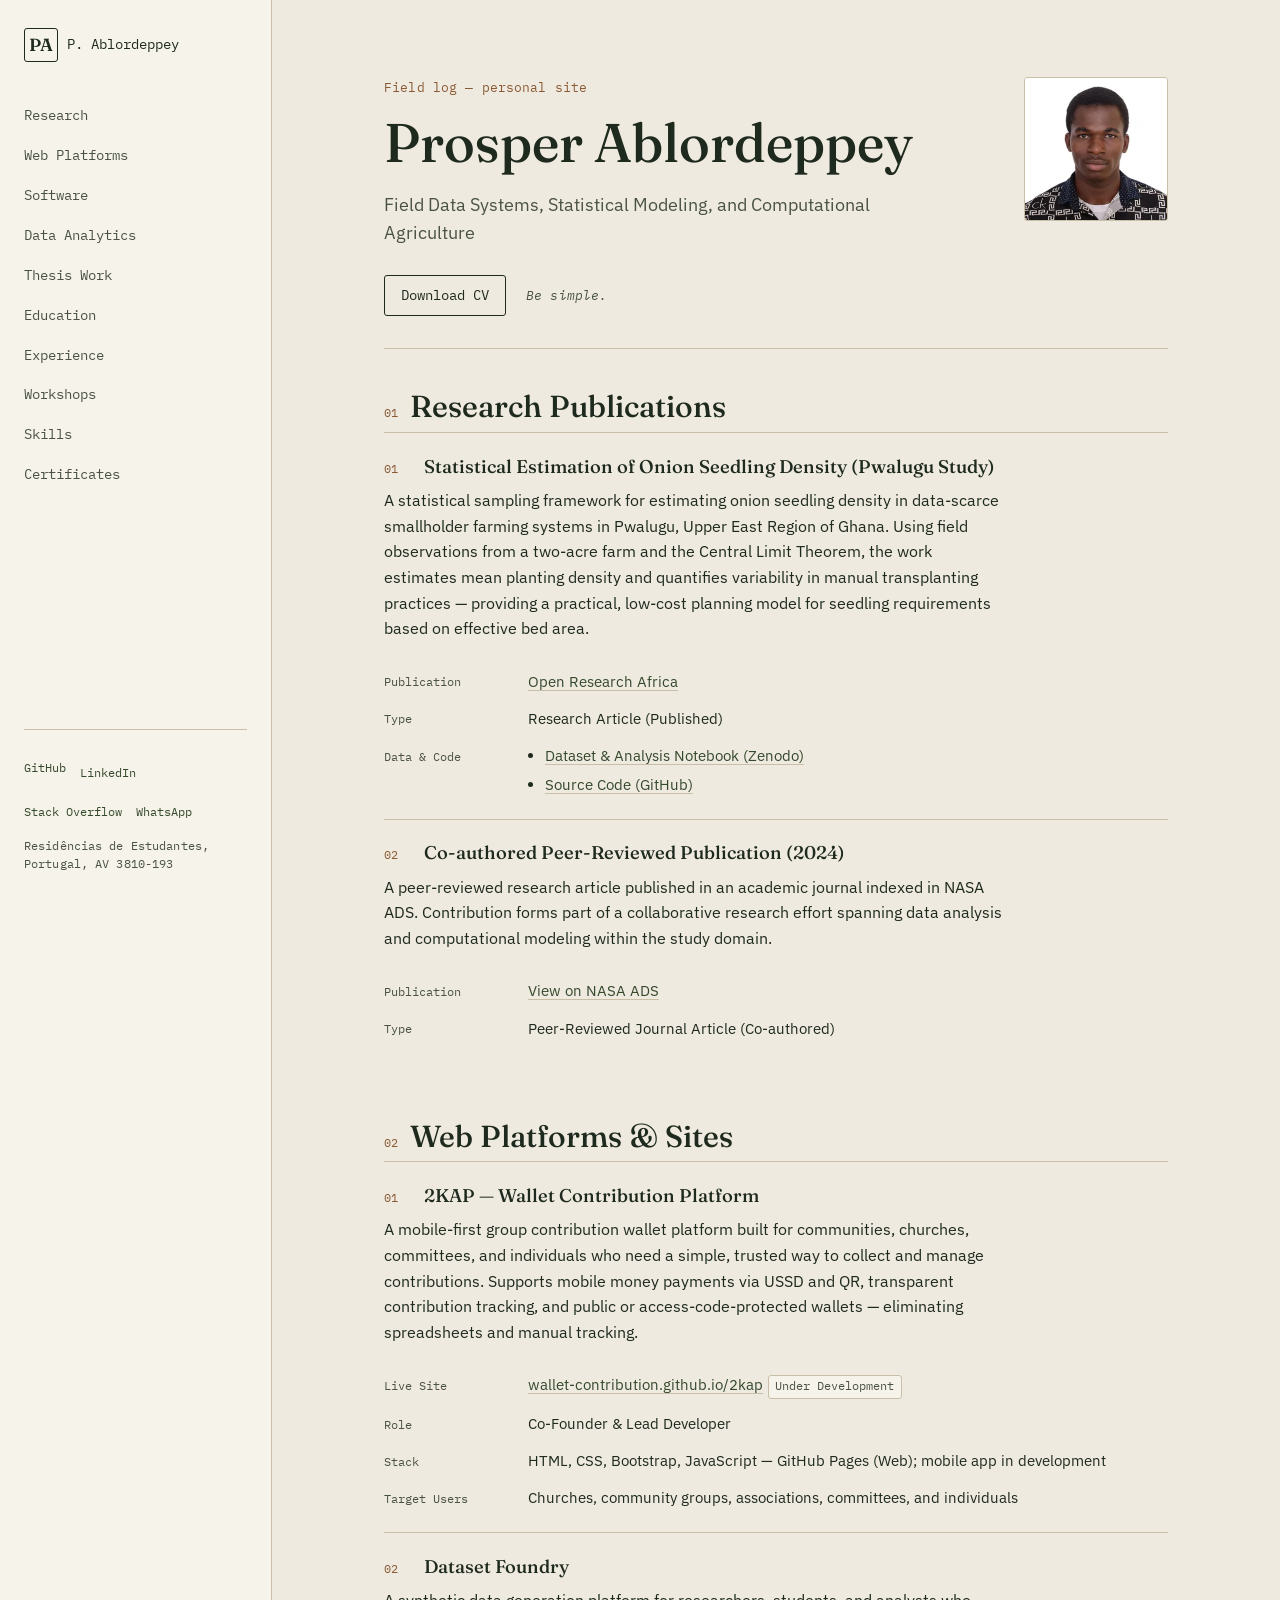
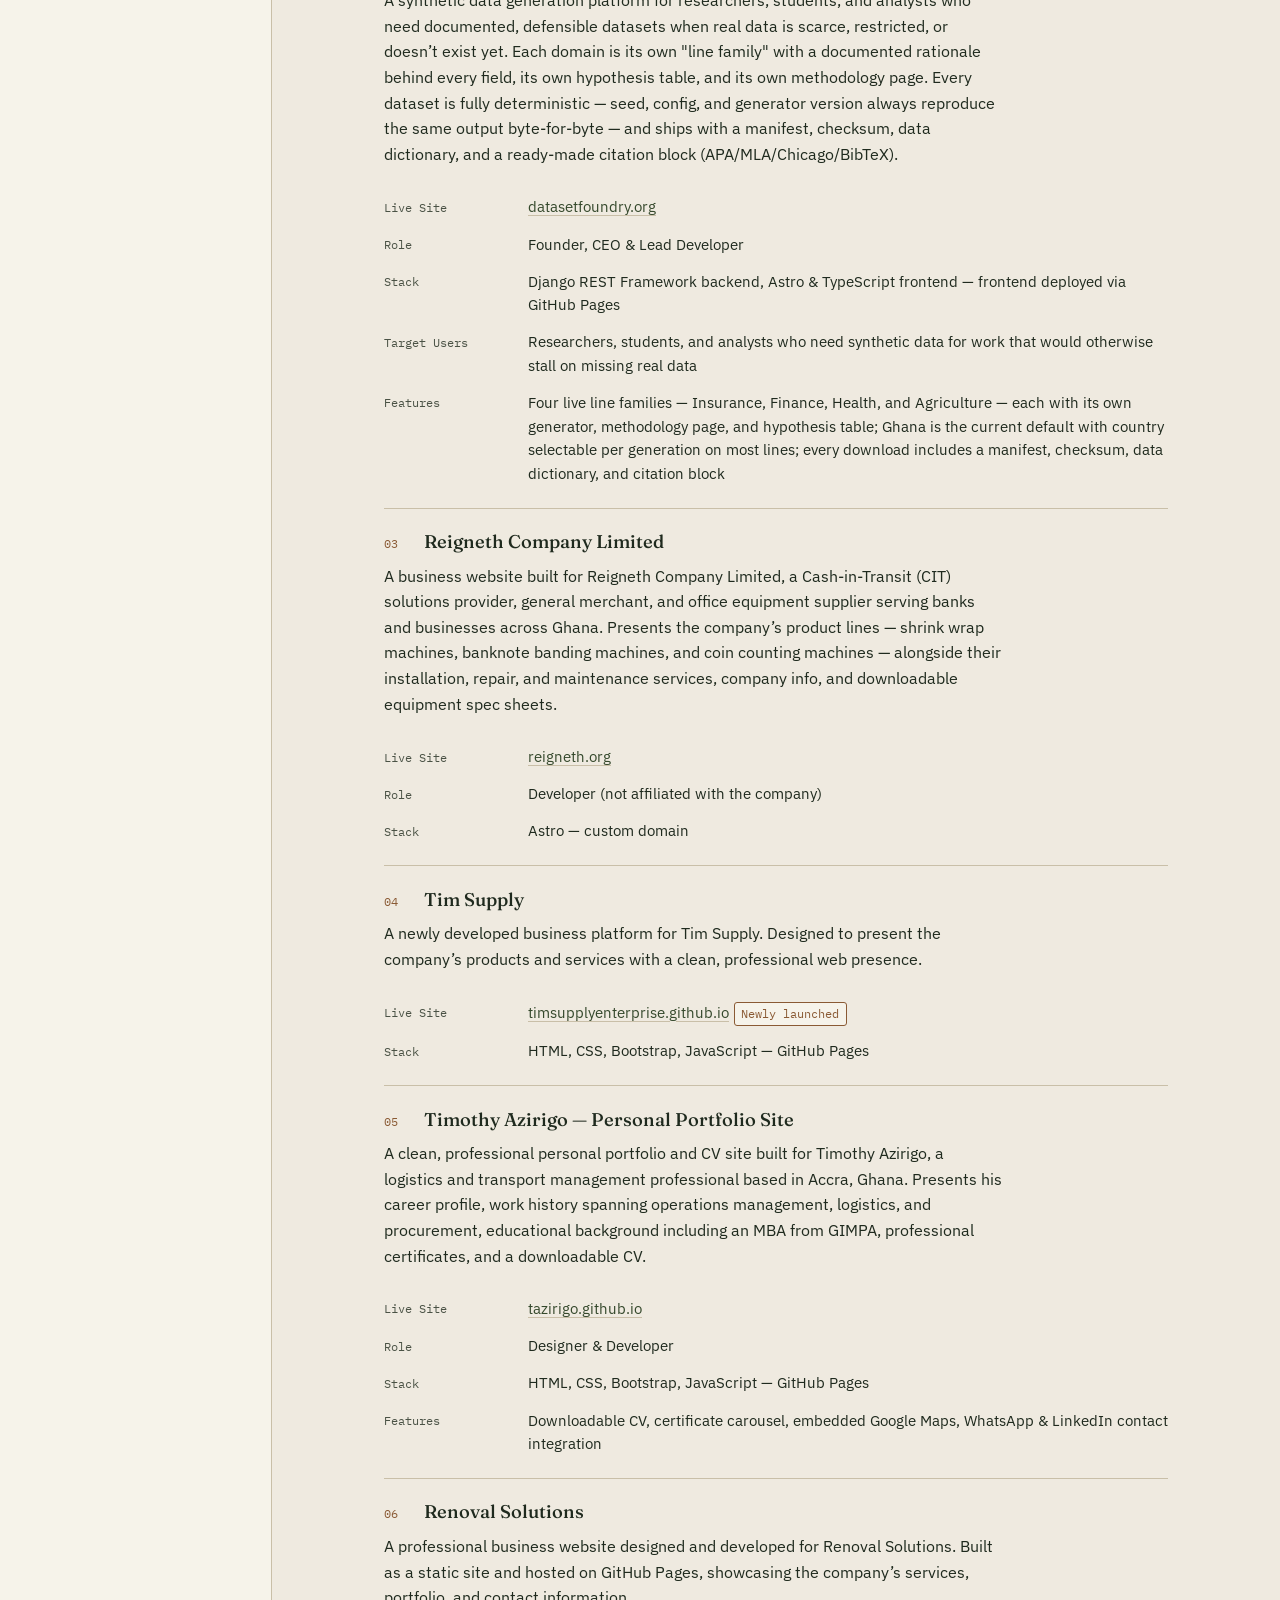
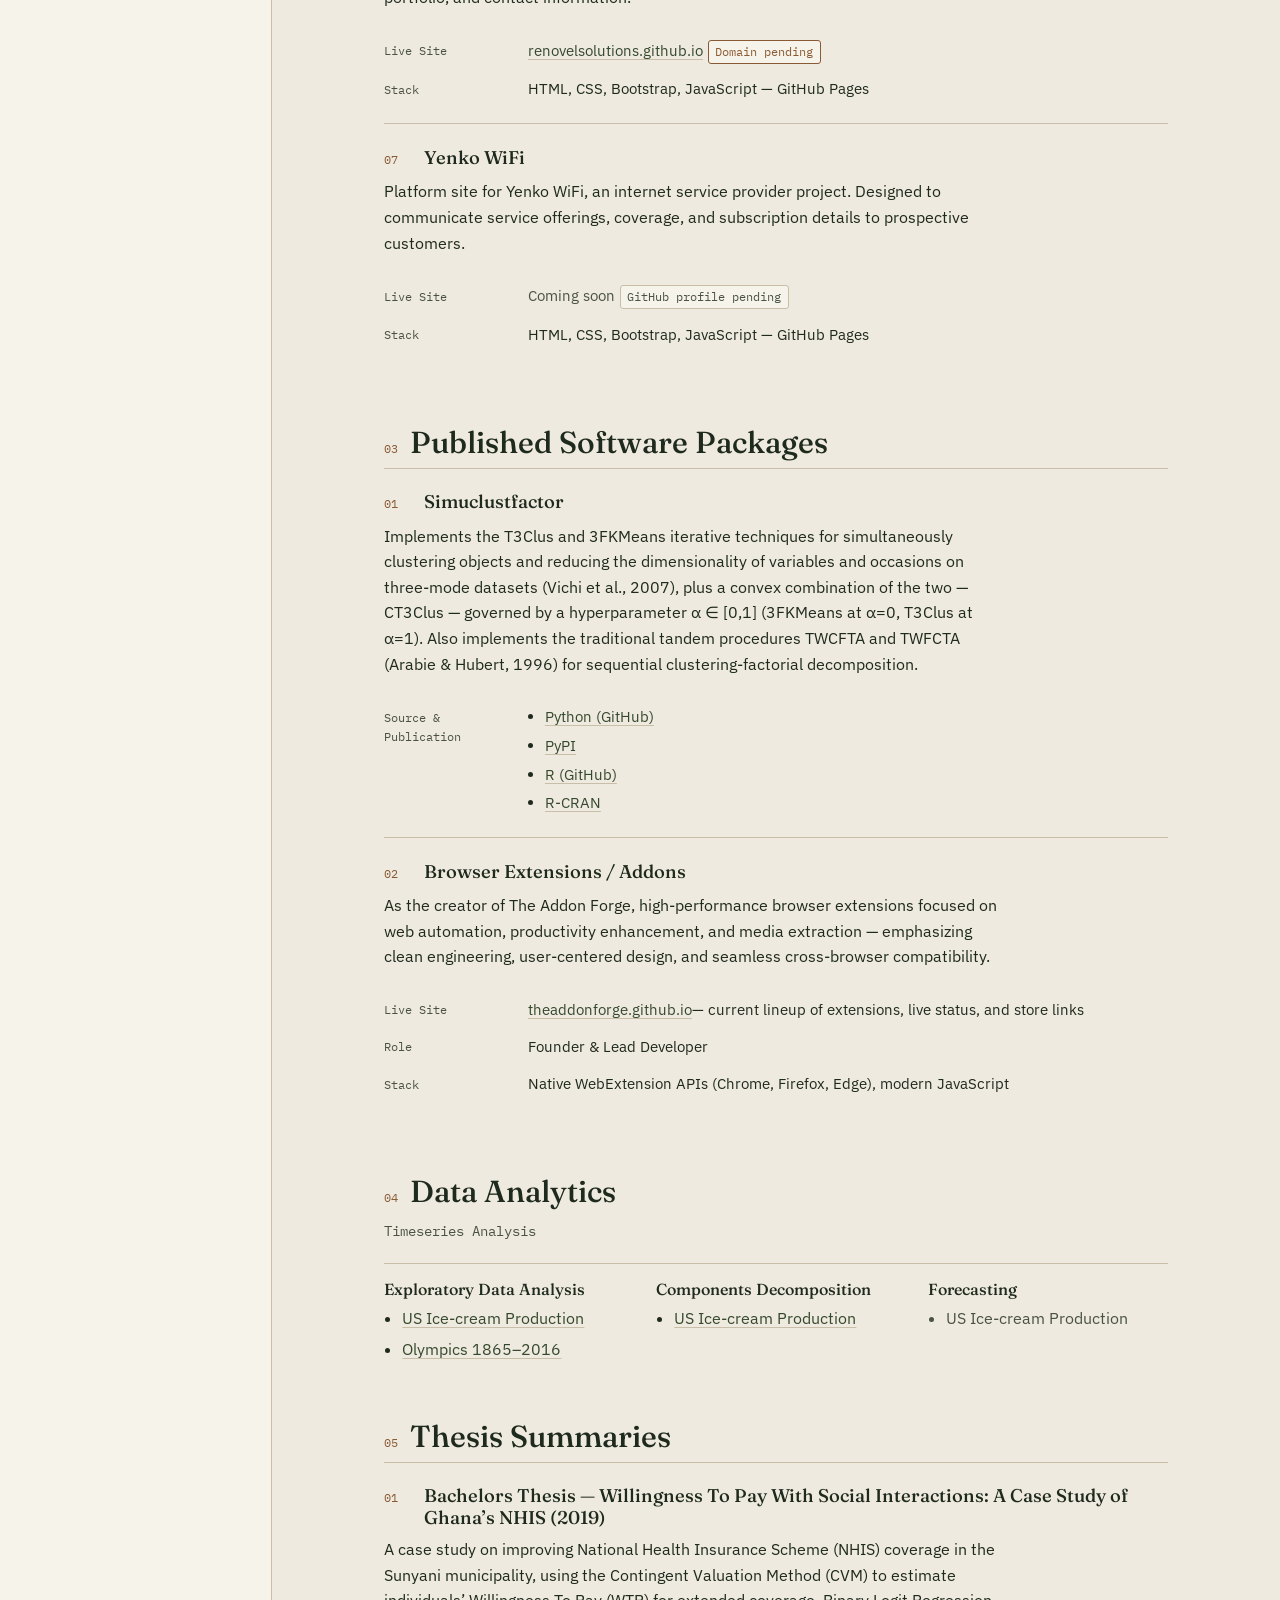
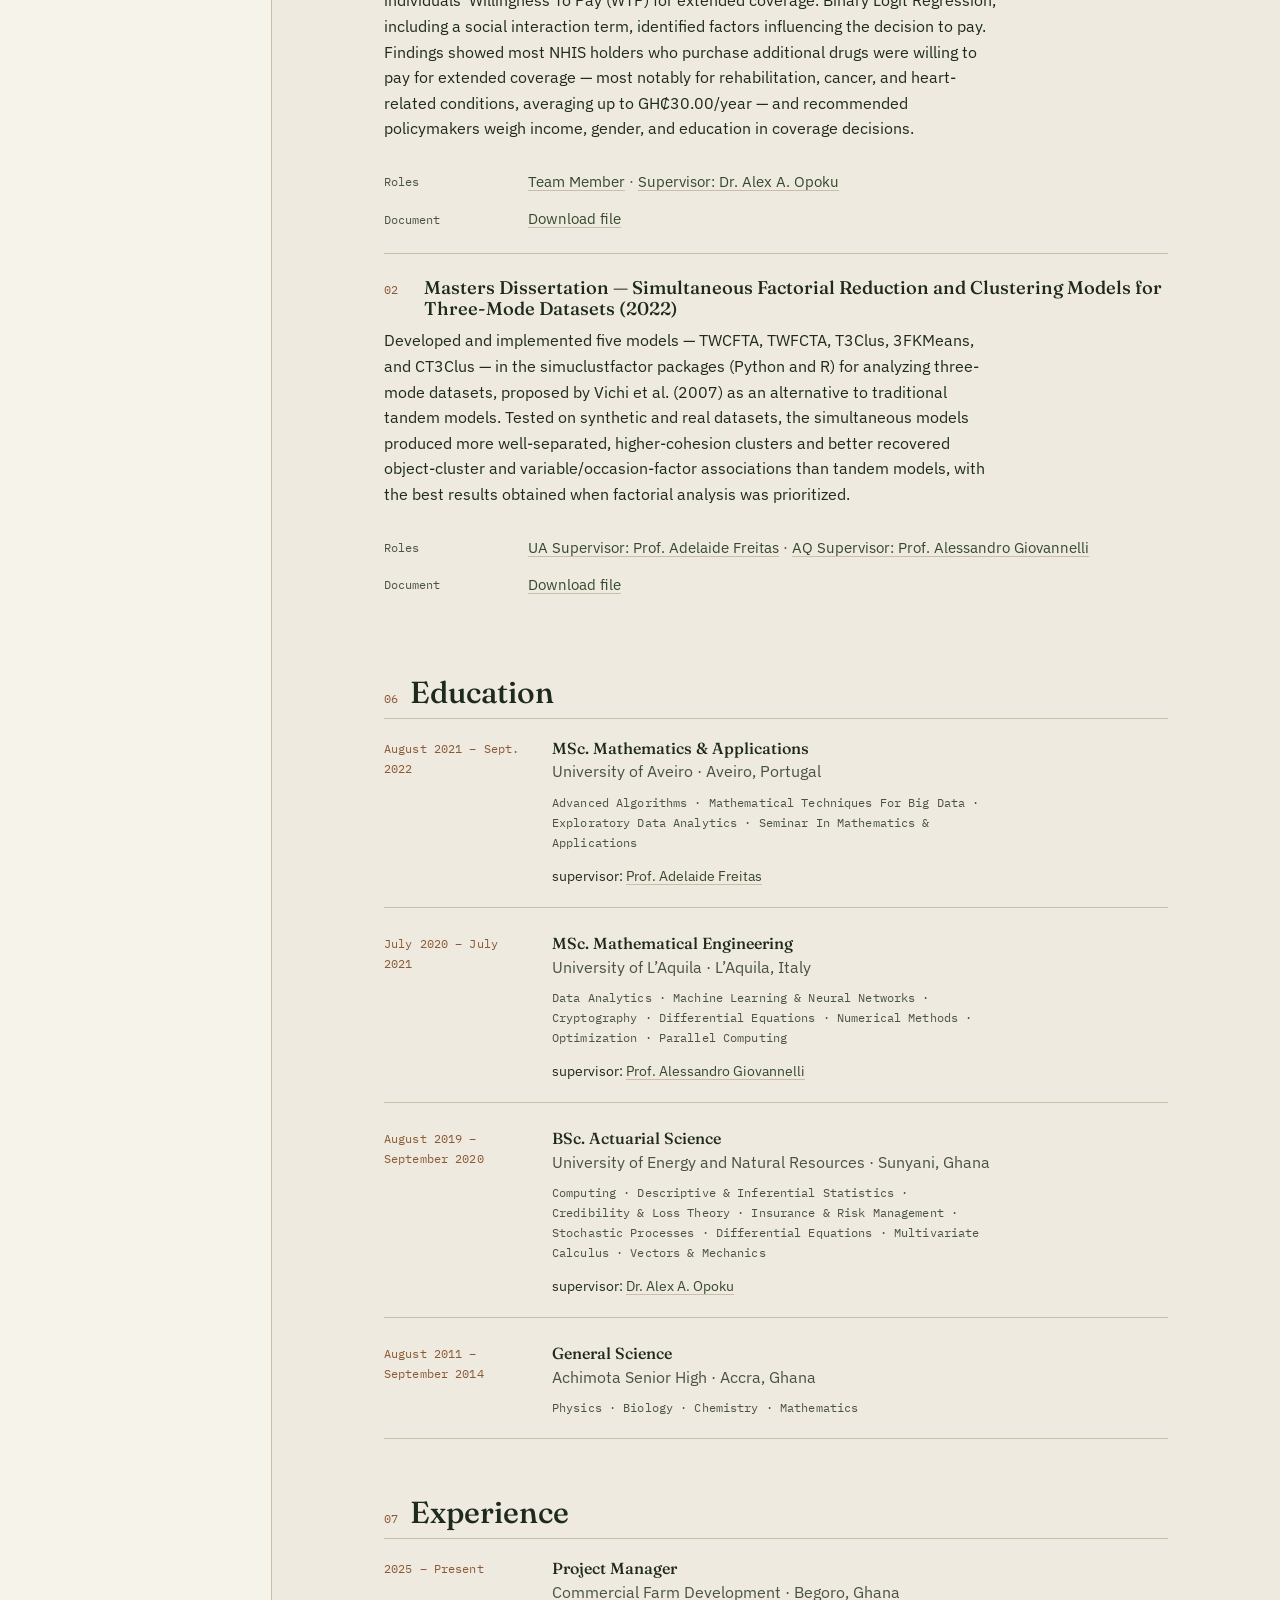
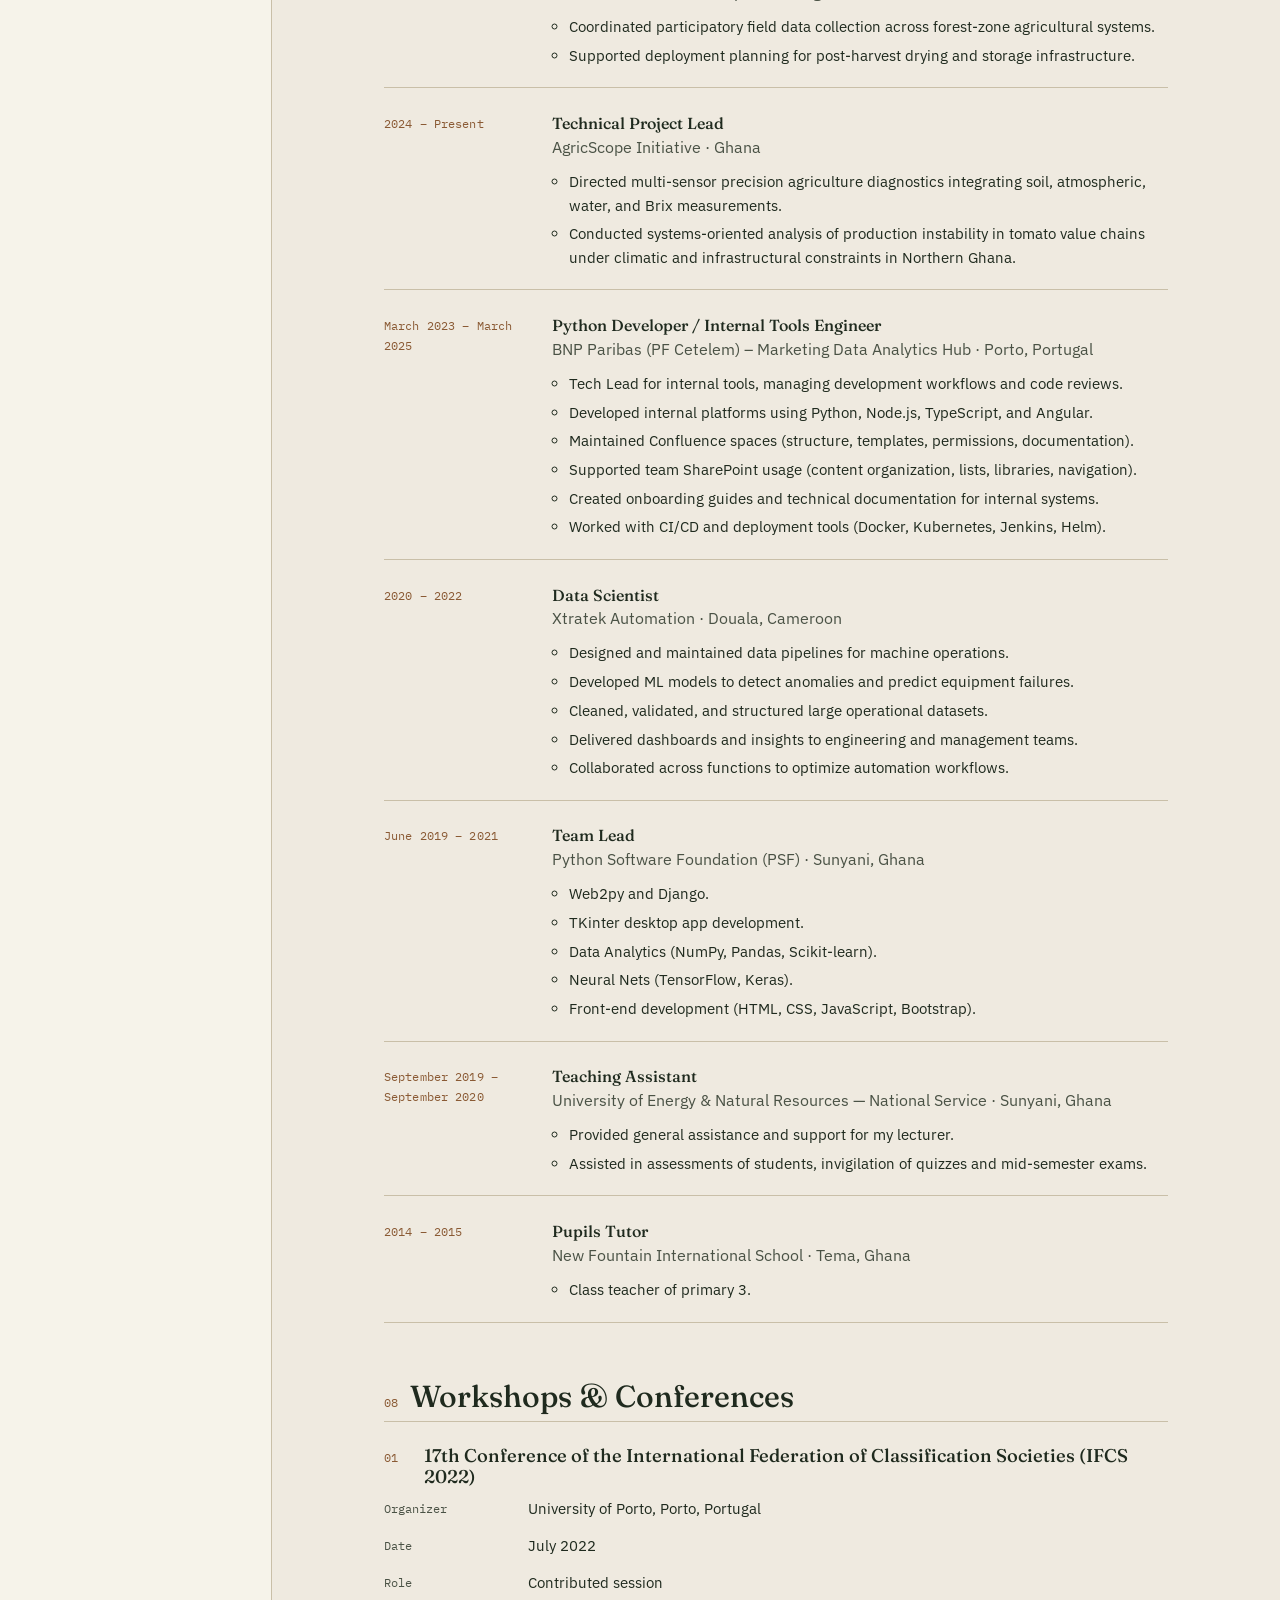
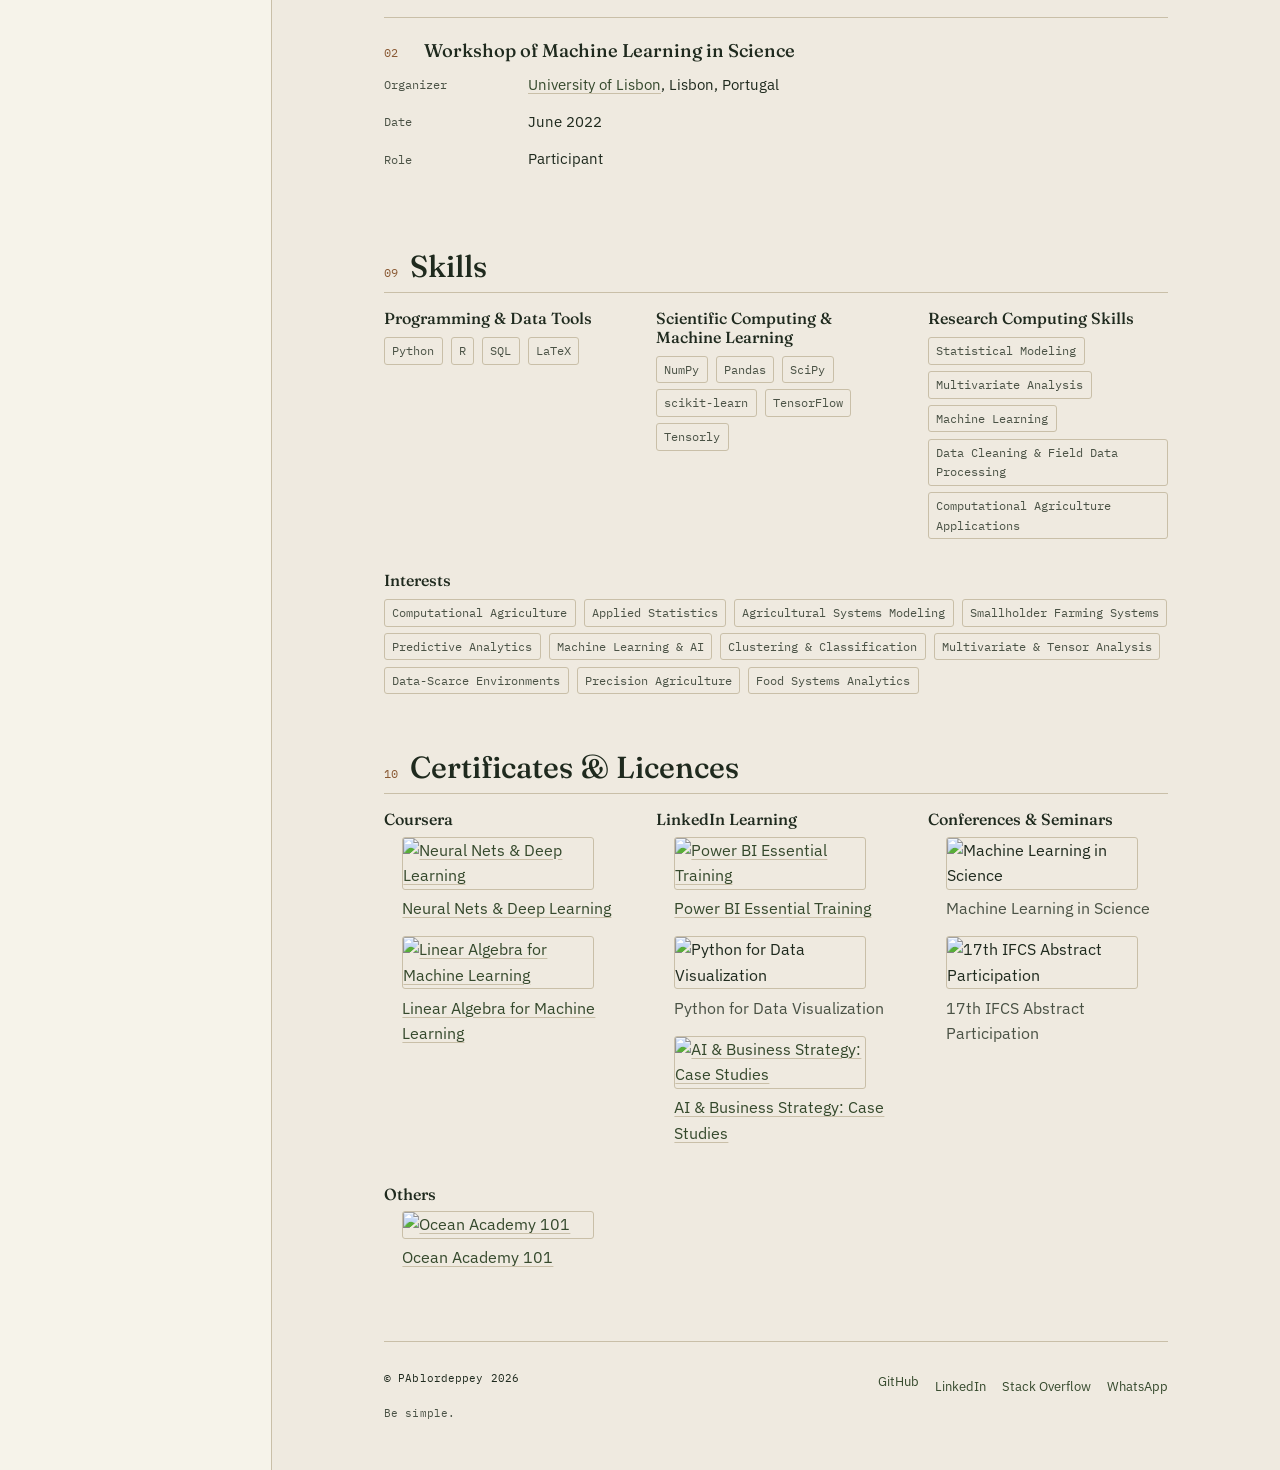
==== commit 0c118d72: "Deploying to main from @ prablordeppey/personal-blog-code@52f229e90b9f677d82a32800572bb296fe476398 🚀" ====
--- a/index.html
+++ b/index.html
@@ -1,752 +1,13 @@
-<!DOCTYPE html>
-<html>
+<!DOCTYPE html><html lang="en"><head><!-- Google Tag Manager --><script>(function(){const gtmId = "GTM-KV8M3S7N";
 
-<head>
-    <meta charset="utf-8">
-    <meta name="viewport" content="width=device-width, initial-scale=1.0, shrink-to-fit=no">
-    <title>Home - GithubProfile</title>
-    <meta name="google-site-verification" content="7BHkm_EluMorPndP0sNLq1JnyNYSDUM0aAJx8eoUqjM">
-    <link rel="icon" type="image/png" sizes="16x16" href="assets/img/favicons/16x16.png">
-    <link rel="icon" type="image/png" sizes="32x32" href="assets/img/favicons/32x32.png">
-    <link rel="stylesheet" href="assets/bootstrap/css/bootstrap.min.css">
-    <link rel="stylesheet" href="https://fonts.googleapis.com/css?family=Montserrat:400,700">
-    <link rel="stylesheet" href="https://fonts.googleapis.com/css?family=Lato:400,700,400italic,700italic">
-    <link rel="stylesheet" href="assets/fonts/font-awesome.min.css">
-</head>
-
-<body id="page-top">
-    <nav class="navbar navbar-light navbar-expand-lg fixed-top bg-secondary text-uppercase" id="mainNav">
-        <div class="container"><a class="navbar-brand js-scroll-trigger" href="#page-top">P. ablordeppey</a><button data-toggle="collapse" data-target="#navbarResponsive" class="navbar-toggler text-white bg-primary navbar-toggler-right text-uppercase rounded" aria-controls="navbarResponsive" aria-expanded="false" aria-label="Toggle navigation"><i class="fa fa-bars"></i></button>
-            <div class="collapse navbar-collapse" id="navbarResponsive">
-                <ul class="navbar-nav ml-auto">
-                    <li class="nav-item mx-0 mx-lg-1"><a class="nav-link py-3 px-0 px-lg-3 rounded js-scroll-trigger" href="#works_projects">projects</a></li>
-                    <li class="nav-item mx-0 mx-lg-1"><a class="nav-link py-3 px-0 px-lg-3 rounded js-scroll-trigger" href="#about">About</a></li>
-                    <li class="nav-item mx-0 mx-lg-1"><a class="nav-link py-3 px-0 px-lg-3 rounded js-scroll-trigger" href="#certificates_licences">Certificates</a></li>
-                </ul>
-            </div>
-        </div>
-    </nav>
-    <header class="text-center text-white bg-primary masthead">
-        <div class="container"><img class="flex-shrink-1" src="assets/img/profile-pic.jpg" style="border-radius: 155px;width: 256px;height: 256px;margin: 0px;">
-            <h1 style="padding-top: 10px;">Prosper Ablordeppey</h1>
-            <hr class="star-light">
-            <h2 class="font-weight-light mb-0">Data Engineer || Web Developer || Programmer</h2>
-            <ul class="list-inline" style="margin-bottom: 0px;margin-top: 20px;">
-                <li class="list-inline-item"><a class="btn btn-outline-light text-center btn-social rounded-circle" role="button" href="https://github.com/prablordeppey" target="_blank"><i class="fa fa-github fa-fw"></i></a></li>
-                <li class="list-inline-item"><a class="btn btn-outline-light text-center btn-social rounded-circle" role="button" href="https://stackoverflow.com/users/11210111/prosper-ablordeppey" target="_blank"><i class="fa fa-stack-overflow fa-fw"></i></a></li>
-                <li class="list-inline-item"><a class="btn btn-outline-light text-center btn-social rounded-circle" role="button" href="https://www.linkedin.com/in/prosper-ablordeppey-67665aa5/" target="_blank"><i class="fa fa-linkedin-square fa-fw"></i></a></li>
-                <li class="list-inline-item"><a class="btn btn-outline-light text-center btn-social rounded-circle" role="button" href="https://wa.me/233545107128" target="_blank"><i class="fa fa-whatsapp fa-fw"></i></a></li>
-            </ul>
-        </div>
-    </header>
-    <section id="works_projects" class="works_projects">
-        <div class="container">
-            <h2 class="text-uppercase text-center text-secondary">Projects and works</h2>
-            <hr class="star-dark mb-5">
-            <div>
-                <h6>Software Packages</h6>
-                <div>
-                    <h6 class="text-muted">simuclustfactor</h6>
-                    <div class="row" style="height: auto;width: auto;">
-                        <div class="col">
-                            <p class="text-justify">The package implements two iterative techniques called T3Clus and 3Fkmeans, aimed at simultaneously clustering objects and a factorial dimensionality reduction of variables and occasions on three-mode datasets developed by \(\href{https://doi.org/10.1007/s00357-007-0006-x}{\text{Vichi et. al}}\) in 2007. Also, we provide a convex combination of these two simultaneous procedures called CT3Clus and based on a hyperparameter \(\alpha\) (\(\alpha \in [0,1]\), with 3FKMeans for \(\alpha=0\) and T3Clus for \(\alpha=1\)) was also developed in \(\href{https://doi.org/10.1007/s00357-007-0006-x}{\text{Vichi et. al}}\). Furthermore, we implemented the traditional tandem procedures of T3Clus (TWCFTA) and 3FKMeans (TWFCTA) for sequential clustering-factorial decomposition (TWCFTA), and vice-versa (TWFCTA) proposed by \(\href{https://doi.org/10.1007/978-3-642-79999-0_1}{\text{P. Arabie and L. Hubert}}\) in 1996.<br></p>
-                        </div>
-                        <div class="col">
-                            <div class="table-responsive">
-                                <table class="table">
-                                    <thead>
-                                        <tr>
-                                            <th>source codes</th>
-                                            <th>publication</th>
-                                        </tr>
-                                    </thead>
-                                    <tbody>
-                                        <tr>
-                                            <td><a href="https://github.com/prablordeppey/simuclustfactor-python" target="_blank">Python (Github)</a></td>
-                                            <td><a href="https://pypi.org/project/simuclustfactor/" target="_blank">PyPI</a></td>
-                                        </tr>
-                                        <tr>
-                                            <td><a href="https://github.com/prablordeppey/simuclustfactor-r" target="_blank">R (Github)</a></td>
-                                            <td><a href="https://cran.r-project.org/web/packages/simuclustfactor/index.html" target="_blank">R-CRAN</a></td>
-                                        </tr>
-                                    </tbody>
-                                </table>
-                            </div>
-                        </div>
-                    </div>
-                </div>
-            </div>
-            <hr>
-            <div>
-                <h6>Blogs</h6>
-            </div>
-            <div class="card-group">
-                <div class="card"><a class="d-md-flex" href="#blog_simuclustfator" style="width: auto;height: auto;" target="_blank" data-target="#blog_simuclustfactor" data-toggle="modal">
-                        <div class="d-flex d-lg-flex flex-column justify-content-center align-items-center justify-content-lg-center align-items-lg-center" style="height: 100%;width: 100%;"><img src="assets/img/projects/three%20mode%20tensor%20analysis.png" style="height: 100%;width: 100%;">
-                            <div class="d-flex d-lg-flex flex-column justify-content-center align-items-center justify-content-lg-center align-items-lg-center" style="position: absolute;/*left: initial;*/width: auto;height: auto;"><i class="fa fa-search-plus fa-3x" style="width: auto;height: auto;color: var(--secondary);"></i></div>
-                        </div>
-                    </a>
-                    <div class="card-body">
-                        <h6 class="text-center text-muted card-title"><strong>Factorial Decomposition and Clustering Models for Three-Mode Data</strong><br></h6>
-                    </div>
-                </div>
-                <div class="card"><a class="d-md-flex" href="#blog_neurlyai" style="width: auto;height: auto;" target="_blank" data-target="#blog_neurlyai" data-toggle="modal">
-                        <div class="d-flex d-lg-flex flex-column justify-content-center align-items-center justify-content-lg-center align-items-lg-center" style="height: 100%;width: 100%;"><img src="https://raw.githubusercontent.com/prablordeppey/website-neurlyai/master/src/assets/imgs/card/big_data.png" style="height: 100%;width: 100%;">
-                            <div class="d-flex d-lg-flex flex-column justify-content-center align-items-center justify-content-lg-center align-items-lg-center" style="position: absolute;/*left: initial;*/width: auto;height: auto;"><i class="fa fa-search-plus fa-3x" style="width: auto;height: auto;color: var(--secondary);"></i></div>
-                        </div>
-                    </a>
-                    <div class="card-body">
-                        <h6 class="text-center text-muted card-title"><strong>NeurlyAI</strong><br></h6>
-                    </div>
-                </div>
-            </div>
-            <hr>
-            <div>
-                <h6>Thesis Summaries</h6>
-                <div class="card">
-                    <div class="card-body">
-                        <h6 class="card-title">Bachelors</h6>
-                        <h6 class="text-muted card-subtitle mb-2">Willingness To PayWith Social Interactions: A Case Study of Ghana’s NHIS (2019).</h6>
-                        <p class="text-justify card-text">A case study for improving National Health Insurance Scheme (NHIS) coverage in Sunyani municipality. The Contingent Valuation Method (CVM), an elicitation technique for non-market goods, was employed to determine individuals' Willingness To Pay (WTP) for the extension of national health insurance coverage. The Binary Logit Regression analysis helped to identify factors influencing the decision of whether or not individuals are willing to pay for an improved NHIS. Additionally, we added social interaction to the model to measure how other individuals' views influence an individual's decision. The research results revealed that more than half of NHIS holders who purchase additional drugs upon visiting a health facility were willing to pay for an extension in the NHIS coverage. Rehabilitation conditions (vision, hearing and dental issues), cancer and heart-related surgeries were costly. They were the primary medical conditions for which respondents usually purchased additional drugs and were willing to pay an additional premium for their inclusion in the NHIS cover. On average, respondents were willing to pay not more than GH₵ 30.00 annually to cover those conditions. We advised Policymakers or planners to consider income, gender and level of education when making NHIS coverage improvement decisions since these variables were most significant in the model.</p><a class="card-link" href="https://www.linkedin.com/in/sarah-yeboah-manu/?originalSubdomain=uk" target="_blank">Team Member</a><a class="card-link" href="https://uenr.edu.gh/staff/alex-akwasi-opoku/" target="_blank">Supervisor</a>
-                    </div>
-                </div>
-                <div class="card">
-                    <div class="card-body">
-                        <h6 class="card-title">Masters</h6>
-                        <h6 class="text-muted card-subtitle mb-2">Simultaneous Factorial Reduction and Clustering Models for Three-Mode Datasets (2022)<br></h6>
-                        <p class="text-justify card-text">We implement 5 models named TWCFTA, TWFCTA, T3Clus, 3FKMeans and CT3Clus in Python and R-based packages called simuclustfactor to aid the analysis of three-mode datasets. The two iterative techniques, T3Clus and 3Fkmeans, aimed at a simultaneous clustering of objects and a factorial dimensionality reduction of variables and occasions on three-mode datasets, were proposed by \(\href{https://doi.org/10.1007/s00357-007-0006-x}{\text{Vichi et. al}}\) in 2007 as a replacement for the traditional tandem models TWCFTA and TWFCTA, respectively. A convex combination of these two simultaneous procedures called CT3Clus and based on a hyperparameter \(\alpha\) (\(0 \leq \alpha \leq 1\), with 3FKMeans for \(\alpha = 0\) and T3Clus for \(\alpha = 1\)) was additionally proposed in \(\href{https://doi.org/10.1007/s00357-007-0006-x}{\text{Vichi et. al}}\). In each iteration, T3Clus (3Fkmeans) is based on a sequential application of the Tucker2 algorithm and the K-means algorithm (vice versa). In contrast, in a tandem analysis, only one sequential application of clustering and factorial methodologies is performed. In this work, applications on synthetic and real datasets were considered to show the features of these simultaneous models when compared with the tandem models. It turned out that the simultaneous models produced well-separated clusters with higher cohesion within clusters and could better recover object-cluster, variable/occasion-factor associations than the tandem models. Furthermore, regarding how well-separated clusters are with high cohesion within the clusters, we realize the best results when we start with factorial analysis, prioritizing the minimization of the within-cluster deviation of the component scores (i.e. WSS of our dataset in the reduced space).</p><a class="card-link" href="https://www.ua.pt/pt/p/10310341" target="_blank">Supervisor</a>
-                    </div>
-                </div>
-            </div>
-        </div>
-    </section>
-    <section class="text-white bg-primary mb-0" id="about">
-        <div class="container">
-            <h2 class="text-uppercase text-center text-white">About</h2>
-            <hr class="star-light mb-5">
-            <div class="row">
-                <div class="col">
-                    <div class="card" style="background: rgba(255,255,255,0.15);border-style: none;">
-                        <div class="card-body">
-                            <h4 class="text-dark card-title">Education</h4>
-                            <h6 class="text-light card-subtitle mb-2" style="color: var(--secondary);background: transparent;">Masters</h6>
-                            <ul class="list-group">
-                                <li class="list-group-item" style="background: transparent;padding: 0px;">
-                                    <div class="d-flex justify-content-end" style="padding: 10px;"><span class="text-dark" style="margin-right: 10px;font-weight: bold;">University of Aveiro</span><span style="color: var(--dark);margin-left: 0px;"><strong><em>(Aveiro, Portugal)</em></strong><br></span></div>
-                                    <div class="d-flex flex-column align-items-start" style="padding: 0px;padding-bottom: 10px;">
-                                        <p class="text-dark" style="margin-left: 10px;margin-bottom: 0px;">MSc. Applied Mathematics (Data Science)</p>
-                                        <p class="text-dark" style="margin-bottom: 0px;margin-left: 10px;"><em>August 2021 - September 2022</em></p>
-                                    </div>
-                                    <div class="text-left" style="margin-left: 0px;margin-bottom: 10px;">
-                                        <p style="margin-bottom: 0px;margin-left: 10px;"><em><span style="text-decoration: underline;">core courses :</span></em></p>
-                                        <ul>
-                                            <li class="text-dark">Advanced Algorithms</li>
-                                            <li class="text-dark">Mathematical Techniques For Big Data</li>
-                                            <li class="text-dark">Exploratory Data Analytics</li>
-                                            <li class="text-dark">Seminar In Mathematics &amp; Applications</li>
-                                        </ul>
-                                    </div>
-                                </li>
-                                <li class="list-group-item text-right" style="background: transparent;padding: 0px;">
-                                    <div style="padding: 10px;"><span class="text-dark" style="margin-right: 10px;font-weight: bold;">University of L'Aquila</span><span style="color: var(--dark);margin-left: 0px;"><strong><em>(L'Aquila, Italy)</em></strong><br></span></div>
-                                    <div class="d-flex flex-column align-items-start" style="padding: 0px;padding-bottom: 10px;">
-                                        <p class="text-dark" style="margin-left: 10px;margin-bottom: 0px;">MSc. Mathematical Engineering</p>
-                                        <p class="text-dark" style="margin-bottom: 0px;margin-left: 10px;"><em>September 2020 - July 2021</em></p>
-                                    </div>
-                                    <div class="text-left" style="margin-left: 0px;margin-bottom: 10px;">
-                                        <p style="margin-bottom: 0px;margin-left: 10px;"><em><span style="text-decoration: underline;">core courses :</span></em></p>
-                                        <ul>
-                                            <li class="text-dark">Data Analytics</li>
-                                            <li class="text-dark">Machine Learning &amp; Neural Networks</li>
-                                            <li class="text-dark">Cryptography</li>
-                                            <li class="text-dark">Differential Equations</li>
-                                            <li class="text-dark">Numerical Methods</li>
-                                            <li class="text-dark">Optimization</li>
-                                            <li class="text-dark">Parallel Computing</li>
-                                        </ul>
-                                        <div>
-                                            <p style="margin-bottom: 0px;margin-left: 10px;"><em><span style="text-decoration: underline;">supervisor:</span></em></p>
-                                            <ul>
-                                                <li><a class="text-dark" href="https://uenr.edu.gh/staff/alex-akwasi-opoku/" target="_blank">Prof. Adelaide Freitas</a></li>
-                                            </ul>
-                                        </div>
-                                    </div>
-                                </li>
-                            </ul>
-                        </div>
-                        <div class="card-body">
-                            <h6 class="text-light card-subtitle mb-2" style="color: var(--secondary);background: transparent;">Undergraduate</h6>
-                            <ul class="list-group">
-                                <li class="list-group-item" style="background: transparent;padding: 0px;padding-bottom: 10px;">
-                                    <div class="d-flex justify-content-end" style="padding: 10px;"><span class="text-dark" style="margin-right: 10px;font-weight: bold;">University of Energy and Natural Resources</span><span style="color: var(--dark);margin-left: 0px;"><strong><em>(Sunyani, Ghana)</em></strong><br></span></div>
-                                    <div class="d-flex flex-column align-items-start" style="padding: 0px;padding-bottom: 10px;">
-                                        <p class="text-dark" style="margin-left: 10px;margin-bottom: 0px;">BSc. Actuarial Science</p>
-                                        <p class="text-dark" style="margin-bottom: 0px;margin-left: 10px;"><em>August 2019 - September 2020</em></p>
-                                    </div>
-                                    <div class="text-left" style="margin-left: 0px;margin-bottom: 10px;">
-                                        <p class="text-light" style="margin-bottom: 0px;margin-left: 10px;"><em><span style="text-decoration: underline;">core courses:</span></em></p>
-                                        <ul>
-                                            <li class="text-dark">Computing</li>
-                                            <li class="text-dark">Descriptive &amp; Inferential Statistics&nbsp;</li>
-                                            <li class="text-dark">Credibility &amp; Loss Theory</li>
-                                            <li class="text-dark">Insurance &amp; Risk Management</li>
-                                            <li class="text-dark">Stochastic Processes</li>
-                                            <li class="text-dark">Differential Equations</li>
-                                            <li class="text-dark">Multivariate Calculus</li>
-                                            <li class="text-dark">Statistical Mechanics</li>
-                                        </ul>
-                                    </div>
-                                    <div>
-                                        <p class="text-light" style="margin-bottom: 0px;margin-left: 10px;"><em><span style="text-decoration: underline;">supervisor:</span></em></p>
-                                        <ul>
-                                            <li><a class="text-dark" href="https://uenr.edu.gh/staff/alex-akwasi-opoku/" target="_blank">Dr. Alex A. Opoku</a></li>
-                                        </ul>
-                                    </div>
-                                </li>
-                            </ul>
-                        </div>
-                        <div class="card-body">
-                            <h6 class="text-light card-subtitle mb-2" style="color: var(--secondary);background: transparent;">High School</h6>
-                            <ul class="list-group">
-                                <li class="list-group-item" style="background: transparent;padding: 0px;">
-                                    <div class="d-flex justify-content-end" style="padding: 10px;"><span class="text-dark" style="margin-right: 10px;font-weight: bold;">Achimota College</span><span style="color: var(--dark);margin-left: 0px;"><strong><em>(Accra, Ghana)</em></strong><br></span></div>
-                                    <div class="d-flex flex-column align-items-start" style="padding: 0px;padding-bottom: 10px;">
-                                        <p class="text-dark" style="margin-left: 10px;margin-bottom: 0px;">BSc. Actuarial Science</p>
-                                        <p class="text-dark" style="margin-bottom: 0px;margin-left: 10px;"><em>August 2019 - September 2020</em></p>
-                                    </div>
-                                    <div class="text-left" style="margin-left: 0px;margin-bottom: 10px;">
-                                        <p style="margin-bottom: 0px;margin-left: 10px;"><em><span style="text-decoration: underline;">core courses:</span></em></p>
-                                        <ul>
-                                            <li class="text-dark">Physics</li>
-                                            <li class="text-dark">Biology</li>
-                                            <li class="text-dark">Chemistry</li>
-                                            <li class="text-dark">Mathematics</li>
-                                        </ul>
-                                    </div>
-                                </li>
-                            </ul>
-                        </div>
-                    </div>
-                </div>
-                <div class="col">
-                    <div class="card" style="background: rgba(255,255,255,0.15);border-style: none;">
-                        <div class="card-body">
-                            <h4 class="text-dark card-title">Experience</h4>
-                            <h6 class="text-light card-subtitle mb-2" style="background: transparent;">National Service</h6>
-                            <ul class="list-group">
-                                <li class="list-group-item" style="background: transparent;padding: 0px;">
-                                    <div class="d-flex justify-content-end" style="padding: 10px;"><span class="text-dark" style="margin-right: 10px;font-weight: bold;">University of Energy &amp; Natural Resources</span><span class="text-secondary" style="color: var(--dark);margin-left: 0px;"><strong><em>(Ghana, Sunyani)</em></strong><br></span></div>
-                                    <div class="d-flex flex-column align-items-start" style="padding: 0px;padding-bottom: 10px;">
-                                        <p class="text-dark" style="margin-left: 10px;margin-bottom: 0px;">Teaching Assistant</p>
-                                        <p class="text-dark" style="margin-bottom: 0px;margin-left: 10px;"><em>September 2019 - September 2020</em></p>
-                                    </div>
-                                    <div class="text-left" style="margin-left: 0px;margin-bottom: 10px;">
-                                        <p style="margin-bottom: 0px;margin-left: 10px;"><em><span style="text-decoration: underline;">core activities:</span></em></p>
-                                        <ul>
-                                            <li class="text-dark">Support my lecturer before, during and after lectures.<br></li>
-                                            <li class="text-dark">Assist in assessments of students, invigilation of quizzes and mid-semester exams.<br></li>
-                                        </ul>
-                                    </div>
-                                </li>
-                            </ul>
-                        </div>
-                        <div class="card-body">
-                            <h6 class="text-light card-subtitle mb-2" style="color: var(--secondary);background: transparent;">Attachment</h6>
-                            <ul class="list-group">
-                                <li class="list-group-item" style="background: transparent;padding: 0px;">
-                                    <div class="d-flex justify-content-end" style="padding: 10px;"><span class="text-dark" style="margin-right: 10px;font-weight: bold;">New Fountain International School</span><span style="color: var(--dark);margin-left: 0px;"><strong><em>(Tema, Ghana)</em></strong><br></span></div>
-                                    <div class="text-dark d-flex flex-column align-items-start" style="padding: 0px;padding-bottom: 10px;">
-                                        <p style="margin-left: 10px;margin-bottom: 0px;">Pupils Tutor</p>
-                                        <p style="margin-bottom: 0px;margin-left: 10px;"><em>2014 - 2015</em></p>
-                                    </div>
-                                    <div class="text-left" style="margin-left: 0px;margin-bottom: 10px;">
-                                        <p class="text-light" style="margin-bottom: 0px;margin-left: 10px;"><em><span style="text-decoration: underline;">core activities:</span></em></p>
-                                        <ul>
-                                            <li class="text-dark">Class teacher of primary 3.<br></li>
-                                        </ul>
-                                    </div>
-                                </li>
-                            </ul>
-                        </div>
-                    </div>
-                    <div class="card" style="background: rgba(255,255,255,0.15);border-style: none;">
-                        <div class="card-body">
-                            <h4 class="text-dark card-title">Conferences &amp; Workshops</h4>
-                            <h6 class="text-light card-subtitle mb-2" style="color: var(--secondary);background: transparent;">Conferences &amp; Presentations</h6>
-                            <ul class="list-group">
-                                <li class="list-group-item" style="background: transparent;padding: 0px;">
-                                    <div class="d-flex justify-content-end" style="padding: 10px;"><span class="text-dark" style="margin-right: 10px;font-weight: bold;">IFCS 2022<br></span><span style="color: var(--dark);margin-left: 0px;"><strong><em>(University of Porto, Porto, Portugal)</em></strong><br></span></div>
-                                    <div class="d-flex flex-column align-items-start" style="padding: 0px;padding-bottom: 10px;">
-                                        <p class="text-dark" style="margin-left: 10px;margin-bottom: 0px;">17th Conference of the International Federation of Classification Societies</p>
-                                        <p class="text-dark" style="margin-bottom: 0px;margin-left: 10px;"><em>July 2022</em></p>
-                                        <p class="text-dark" style="margin-bottom: 0px;margin-left: 10px;">Contributed session</p>
-                                    </div>
-                                </li>
-                            </ul>
-                        </div>
-                        <div class="card-body">
-                            <h6 class="text-light card-subtitle mb-2" style="color: var(--secondary);background: transparent;">Machine Learning Workshop</h6>
-                            <ul class="list-group">
-                                <li class="list-group-item" style="background: transparent;padding: 0px;">
-                                    <div class="d-flex justify-content-end" style="padding: 10px;"><span class="text-dark" style="margin-right: 10px;font-weight: bold;">Machine Learning in Science<br></span><span style="color: var(--dark);margin-left: 0px;"><strong><em>(University of Lisbon, Portugal)</em></strong><br></span></div>
-                                    <div class="d-flex flex-column align-items-start" style="padding: 0px;padding-bottom: 10px;">
-                                        <p class="text-dark" style="margin-left: 10px;margin-bottom: 0px;">Workshop of Machine Learning in Science</p>
-                                        <p class="text-dark" style="margin-bottom: 0px;margin-left: 10px;"><em>June 2022</em></p>
-                                        <p class="text-dark" style="margin-bottom: 0px;margin-left: 10px;">participant</p>
-                                    </div>
-                                </li>
-                            </ul>
-                        </div>
-                    </div>
-                    <div class="card" style="background: rgba(255,255,255,0.15);border-style: none;">
-                        <div class="card-body">
-                            <h4 class="text-dark card-title">Interests</h4>
-                            <h6 class="text-light card-subtitle mb-2" style="color: var(--secondary);background: transparent;">Computing</h6>
-                            <ul class="list-group">
-                                <li class="list-group-item" style="background: transparent;padding: 0px;">
-                                    <ul class="list-inline">
-                                        <li class="list-inline-item text-dark">Web Development (Full-stack),</li>
-                                        <li class="list-inline-item text-dark">General Programming,</li>
-                                        <li class="list-inline-item text-dark">Algorithm Optimization,</li>
-                                        <li class="list-inline-item text-dark">Web3 Development &amp; Smart Contracts,<br></li>
-                                        <li class="list-inline-item text-dark">Web Security</li>
-                                    </ul>
-                                </li>
-                            </ul>
-                        </div>
-                        <div class="card-body">
-                            <h6 class="text-light card-subtitle mb-2" style="color: var(--secondary);background: transparent;">Data Science</h6>
-                            <ul class="list-group">
-                                <li class="list-group-item" style="background: transparent;padding: 0px;">
-                                    <ul class="list-inline text-dark">
-                                        <li class="list-inline-item">Clustering,&nbsp;</li>
-                                        <li class="list-inline-item">Classification,<br></li>
-                                        <li class="list-inline-item">Predictive Analytics,<br></li>
-                                        <li class="list-inline-item">Factorial Analysis,<br></li>
-                                        <li class="list-inline-item">Big Data,&nbsp;<br></li>
-                                        <li class="list-inline-item">Tensor Data Analysis,<br></li>
-                                        <li class="list-inline-item">Machine Learning,<br></li>
-                                        <li class="list-inline-item"><br></li>
-                                        <li class="list-inline-item">Big Data &amp; Functional Data Analytics,<br></li>
-                                        <li class="list-inline-item">Artificial Intelligence<br></li>
-                                    </ul>
-                                </li>
-                            </ul>
-                        </div>
-                    </div>
-                </div>
-            </div>
-            <div class="text-center mt-4"><a class="btn btn-outline-light btn-xl" role="button" href="https://drive.google.com/uc?export=download&amp;id=1WwoaH9Ak0-WmSzQY9qbgHMac2cAoS9MD" target="_blank" download="AblordeppeyProsper_CV"><i class="fa fa-download mr-2"></i><span>Download CV</span></a></div>
-        </div>
-    </section>
-    <section id="certificates_licences">
-        <div class="container">
-            <h2 class="text-uppercase text-center text-secondary mb-0">certificatES &amp; licences</h2>
-            <hr class="star-dark mb-5">
-            <div>
-                <h5>Coursera</h5>
-                <div class="row d-flex justify-content-center" style="filter: blur(0px);">
-                    <div class="col-md-6 col-lg-4 pb-sm-3"><a class="d-block mx-auto works_projects-item mb-2" data-toggle="modal" href="#certificate_coursera-deep-learning">
-                            <div class="d-flex works_projects-item-caption position-absolute h-100 w-100">
-                                <div class="text-center text-white my-auto works_projects-item-caption-content w-100"><i class="fa fa-search-plus fa-3x" style="color: var(--secondary);"></i></div>
-                            </div><img class="img-fluid" src="https://s3.amazonaws.com/coursera_assets/meta_images/generated/CERTIFICATE_LANDING_PAGE/CERTIFICATE_LANDING_PAGE~ZZ6YLBUPWWXZ/CERTIFICATE_LANDING_PAGE~ZZ6YLBUPWWXZ.jpeg">
-                        </a>
-                        <h6 class="text-center text-muted">Neural Nets &amp; Deep Learning</h6>
-                    </div>
-                    <div class="col-md-6 col-lg-4 pb-sm-3"><a class="d-block mx-auto works_projects-item mb-2" data-toggle="modal" href="#certificate_coursera-linear-algebra">
-                            <div class="d-flex works_projects-item-caption position-absolute h-100 w-100">
-                                <div class="text-center text-white my-auto works_projects-item-caption-content w-100"><i class="fa fa-search-plus fa-3x" style="color: var(--secondary);"></i></div>
-                            </div><img class="img-fluid" src="https://s3.amazonaws.com/coursera_assets/meta_images/generated/CERTIFICATE_LANDING_PAGE/CERTIFICATE_LANDING_PAGE~6J2D4WETXWLJ/CERTIFICATE_LANDING_PAGE~6J2D4WETXWLJ.jpeg" style="height: auto;">
-                        </a>
-                        <h6 class="text-center text-muted">Linear Algebra for Machine Learning</h6>
-                    </div>
-                </div>
-            </div>
-            <hr>
-            <div>
-                <h5>LinkedIn</h5>
-                <div class="row d-flex justify-content-center" style="filter: blur(0px);">
-                    <div class="col-md-6 col-lg-4 pb-sm-3"><a class="d-block mx-auto works_projects-item" data-toggle="modal" href="#certificate_linkedin-power-bi">
-                            <div class="d-flex works_projects-item-caption position-absolute h-100 w-100">
-                                <div class="text-center text-white my-auto works_projects-item-caption-content w-100"><i class="fa fa-search-plus fa-3x" style="color: var(--secondary);"></i></div>
-                            </div><img class="img-fluid" src="https://drive.google.com/uc?export=view&amp;id=1joSEBxe04mbN0OLVuHd7ZNS0F-EHlIZD" style="height: auto;">
-                        </a>
-                        <h6 class="text-center text-muted">Power BI Essential Training</h6>
-                    </div>
-                    <div class="col-md-6 col-lg-4 pb-sm-3"><a class="d-block mx-auto works_projects-item" data-toggle="modal" href="#certificate_linkedin-python-data-visualization">
-                            <div class="d-flex works_projects-item-caption position-absolute h-100 w-100">
-                                <div class="text-center text-white my-auto works_projects-item-caption-content w-100"><i class="fa fa-search-plus fa-3x" style="color: var(--secondary);"></i></div>
-                            </div><img class="img-fluid" style="height: auto;" src="https://drive.google.com/uc?export=view&amp;id=1LU1Et8j8OCmPUcWMwZUmk39OX0Ik1sKV">
-                        </a>
-                        <h6 class="text-center text-muted">Python for Data Visualization</h6>
-                    </div>
-                    <div class="col-md-6 col-lg-4 pb-sm-3"><a class="d-block mx-auto works_projects-item" data-toggle="modal" href="#certificate_linkedin-ai-strategy-case-studies">
-                            <div class="d-flex works_projects-item-caption position-absolute h-100 w-100">
-                                <div class="text-center text-white my-auto works_projects-item-caption-content w-100"><i class="fa fa-search-plus fa-3x" style="color: var(--secondary);"></i></div>
-                            </div><img class="img-fluid" src="https://drive.google.com/uc?export=view&amp;id=1isHHiGPHD8eJxpc9Q1K71H-Fl6yRyBQm" style="height: auto;">
-                        </a>
-                        <h6 class="text-center text-muted">AI &amp; Business Strategy: Case Studies</h6>
-                    </div>
-                </div>
-            </div>
-            <hr>
-            <div>
-                <h5>Conferences &amp; Seminars</h5>
-                <div class="row d-flex justify-content-center" style="filter: blur(0px);">
-                    <div class="col-md-6 col-lg-4 pb-sm-3"><a class="d-block mx-auto works_projects-item" data-toggle="modal" href="#certificate_ceaul-ml-in-science">
-                            <div class="d-flex works_projects-item-caption position-absolute h-100 w-100">
-                                <div class="text-center text-white my-auto works_projects-item-caption-content w-100"><i class="fa fa-search-plus fa-3x" style="color: var(--secondary);"></i></div>
-                            </div><img class="img-fluid" src="https://drive.google.com/uc?export=view&amp;id=1nt52GT-XZkcKFV-WE5_IV0-6E7lD6_Za" style="height: auto;">
-                        </a>
-                        <h6 class="text-center text-muted">Machine Learning in Science</h6>
-                    </div>
-                    <div class="col-md-6 col-lg-4 pb-sm-3"><a class="d-block mx-auto works_projects-item" data-toggle="modal" href="#certificate_ifcs-participation">
-                            <div class="d-flex works_projects-item-caption position-absolute h-100 w-100">
-                                <div class="text-center text-white my-auto works_projects-item-caption-content w-100"><i class="fa fa-search-plus fa-3x" style="color: var(--secondary);"></i></div>
-                            </div><img class="img-fluid" src="https://drive.google.com/uc?export=view&amp;id=1fbLOLhhKNCWU3YS-9tby4fc7PJ4CIeZV" style="height: auto;">
-                        </a>
-                        <h6 class="text-center text-muted">17' IFCS Abstract Participation</h6>
-                    </div>
-                </div>
-            </div>
-            <hr>
-            <div>
-                <h5>Others</h5>
-                <div class="row d-flex justify-content-center" style="filter: blur(0px);">
-                    <div class="col-md-6 col-lg-4 pb-sm-3"><a class="d-block mx-auto works_projects-item" data-toggle="modal" href="#" data-target="#certificate_oceanacademy101">
-                            <div class="d-flex works_projects-item-caption position-absolute h-100 w-100">
-                                <div class="text-center text-white my-auto works_projects-item-caption-content w-100"><i class="fa fa-search-plus fa-3x" style="color: var(--secondary);"></i></div>
-                            </div><img class="img-fluid" src="https://drive.google.com/uc?export=view&amp;id=1Bm3w_7B8qLrt7FiLWK4WcGN2JzImpvFV" style="height: auto;">
-                        </a>
-                        <h6 class="text-center text-muted">Ocean 101</h6>
-                    </div>
-                </div>
-            </div>
-        </div>
-    </section>
-    <footer class="text-center footer">
-        <div class="container">
-            <div class="row">
-                <div class="col-md-4 mb-5 mb-lg-0">
-                    <h4 class="text-uppercase mb-4">Location</h4>
-                    <p>Residencias de Estudantes<br>Portugal, AV 3810-193<br></p>
-                </div>
-                <div class="col-md-4 mb-5 mb-lg-0">
-                    <h4 class="text-uppercase">Contact</h4>
-                    <ul class="list-inline">
-                        <li class="list-inline-item"><a class="btn btn-outline-light text-center btn-social rounded-circle" role="button" href="https://github.com/prablordeppey" target="_blank"><i class="fa fa-github fa-fw"></i></a></li>
-                        <li class="list-inline-item"><a class="btn btn-outline-light text-center btn-social rounded-circle" role="button" href="https://stackoverflow.com/users/11210111/prosper-ablordeppey" target="_blank"><i class="fa fa-stack-overflow fa-fw"></i></a></li>
-                        <li class="list-inline-item"><a class="btn btn-outline-light text-center btn-social rounded-circle" role="button" href="https://www.linkedin.com/in/prosper-ablordeppey-67665aa5/" target="_blank"><i class="fa fa-linkedin-square fa-fw"></i></a></li>
-                        <li class="list-inline-item"><a class="btn btn-outline-light text-center btn-social rounded-circle" role="button" href="https://wa.me/233545107128" target="_blank"><i class="fa fa-whatsapp fa-fw"></i></a></li>
-                    </ul>
-                </div>
-                <div class="col-md-4">
-                    <h4 class="text-uppercase mb-4">slogan</h4>
-                    <p class="lead mb-0">Be Simple.</p>
-                </div>
-            </div>
-        </div>
-    </footer>
-    <div class="text-center text-white copyright py-4">
-        <div class="container"><small>Copyright ©&nbsp;PAblordeppey 2022</small></div>
-    </div>
-    <div class="d-lg-none scroll-to-top position-fixed rounded"><a class="text-center text-white d-block js-scroll-trigger rounded" href="#page-top"><i class="fa fa-chevron-up"></i></a></div>
-    <div class="modal text-center" role="dialog" tabindex="-1" id="certificate_oceanacademy101">
-        <div class="modal-dialog modal-lg" role="document">
-            <div class="modal-content">
-                <div class="modal-header"><button type="button" class="close" data-dismiss="modal" aria-label="Close"><span aria-hidden="true">×</span></button></div>
-                <div class="modal-body">
-                    <div class="container text-center">
-                        <div class="row">
-                            <div class="col-lg-8 mx-auto">
-                                <h2 class="text-uppercase text-secondary mb-0">Ocean academy 101</h2>
-                                <hr class="star-dark mb-5"><img class="img-fluid mb-5" src="https://drive.google.com/uc?export=view&amp;id=1Bm3w_7B8qLrt7FiLWK4WcGN2JzImpvFV">
-                                <ul class="list-group">
-                                    <li class="list-group-item" style="background: transparent;padding: 0px;">
-                                        <div class="text-left" style="margin-left: 0px;margin-bottom: 10px;">
-                                            <p style="margin-bottom: 0px;margin-left: 10px;"><em><span style="text-decoration: underline;">core topics:</span></em></p>
-                                            <ul>
-                                                <li>Web3 Value Exchange.</li>
-                                                <li>Data science to Web3.</li>
-                                                <li>Key Components: Ocean Protocol toolbox components like metadata standards, compute-to-data capability, and marketplace reference implementation and algorithm exchanges.<br></li>
-                                                <li>Data markets, smart contract &amp; Web3 technologies on Ethereum.<br></li>
-                                                <li>New Data Economy.<br></li>
-                                            </ul>
-                                        </div>
-                                    </li>
-                                </ul>
-                            </div>
-                        </div>
-                    </div>
-                </div>
-                <div class="modal-footer d-flex justify-content-center pb-5"><a class="btn btn-primary" role="button" href="https://www.oceanacademy.io/ocean101" target="_blank"><svg xmlns="http://www.w3.org/2000/svg" width="1em" height="1em" fill="currentColor" viewBox="0 0 16 16" class="bi bi-globe">
-                            <path d="M0 8a8 8 0 1 1 16 0A8 8 0 0 1 0 8zm7.5-6.923c-.67.204-1.335.82-1.887 1.855A7.97 7.97 0 0 0 5.145 4H7.5V1.077zM4.09 4a9.267 9.267 0 0 1 .64-1.539 6.7 6.7 0 0 1 .597-.933A7.025 7.025 0 0 0 2.255 4H4.09zm-.582 3.5c.03-.877.138-1.718.312-2.5H1.674a6.958 6.958 0 0 0-.656 2.5h2.49zM4.847 5a12.5 12.5 0 0 0-.338 2.5H7.5V5H4.847zM8.5 5v2.5h2.99a12.495 12.495 0 0 0-.337-2.5H8.5zM4.51 8.5a12.5 12.5 0 0 0 .337 2.5H7.5V8.5H4.51zm3.99 0V11h2.653c.187-.765.306-1.608.338-2.5H8.5zM5.145 12c.138.386.295.744.468 1.068.552 1.035 1.218 1.65 1.887 1.855V12H5.145zm.182 2.472a6.696 6.696 0 0 1-.597-.933A9.268 9.268 0 0 1 4.09 12H2.255a7.024 7.024 0 0 0 3.072 2.472zM3.82 11a13.652 13.652 0 0 1-.312-2.5h-2.49c.062.89.291 1.733.656 2.5H3.82zm6.853 3.472A7.024 7.024 0 0 0 13.745 12H11.91a9.27 9.27 0 0 1-.64 1.539 6.688 6.688 0 0 1-.597.933zM8.5 12v2.923c.67-.204 1.335-.82 1.887-1.855.173-.324.33-.682.468-1.068H8.5zm3.68-1h2.146c.365-.767.594-1.61.656-2.5h-2.49a13.65 13.65 0 0 1-.312 2.5zm2.802-3.5a6.959 6.959 0 0 0-.656-2.5H12.18c.174.782.282 1.623.312 2.5h2.49zM11.27 2.461c.247.464.462.98.64 1.539h1.835a7.024 7.024 0 0 0-3.072-2.472c.218.284.418.598.597.933zM10.855 4a7.966 7.966 0 0 0-.468-1.068C9.835 1.897 9.17 1.282 8.5 1.077V4h2.355z"></path>
-                        </svg>&nbsp;visit course</a></div>
-            </div>
-        </div>
-    </div>
-    <div class="modal text-center" role="dialog" tabindex="-1" id="certificate_coursera-linear-algebra">
-        <div class="modal-dialog modal-lg" role="document">
-            <div class="modal-content">
-                <div class="modal-header"><button type="button" class="close" data-dismiss="modal" aria-label="Close"><span aria-hidden="true">×</span></button></div>
-                <div class="modal-body">
-                    <div class="container text-center">
-                        <div class="row">
-                            <div class="col-lg-8 mx-auto">
-                                <h2 class="text-uppercase text-secondary mb-0">Algebra for ml</h2>
-                                <hr class="star-dark mb-5"><img class="img-fluid mb-5" src="https://s3.amazonaws.com/coursera_assets/meta_images/generated/CERTIFICATE_LANDING_PAGE/CERTIFICATE_LANDING_PAGE~6J2D4WETXWLJ/CERTIFICATE_LANDING_PAGE~6J2D4WETXWLJ.jpeg">
-                                <ul class="list-group">
-                                    <li class="list-group-item" style="background: transparent;padding: 0px;">
-                                        <div class="text-left" style="margin-left: 0px;padding: 5px;">
-                                            <p style="margin-bottom: 0px;margin-left: 10px;"><em><span style="text-decoration: underline;">core topics:</span></em></p>
-                                            <ul>
-                                                <li>Matrix Vectorization</li>
-                                                <li>Introductory Machine Learning</li>
-                                                <li>Introductory Neural Networks<br></li>
-                                            </ul>
-                                        </div>
-                                    </li>
-                                </ul>
-                            </div>
-                        </div>
-                    </div>
-                </div>
-                <div class="modal-footer d-flex justify-content-center pb-5"><a class="btn btn-primary" role="button" href="https://www.coursera.org/account/accomplishments/verify/6J2D4WETXWLJ?utm_source=link&amp;utm_medium=certificate&amp;utm_content=cert_image&amp;utm_campaign=sharing_cta&amp;utm_product=course" target="_blank"><svg xmlns="http://www.w3.org/2000/svg" width="1em" height="1em" fill="currentColor" viewBox="0 0 16 16" class="bi bi-globe">
-                            <path d="M0 8a8 8 0 1 1 16 0A8 8 0 0 1 0 8zm7.5-6.923c-.67.204-1.335.82-1.887 1.855A7.97 7.97 0 0 0 5.145 4H7.5V1.077zM4.09 4a9.267 9.267 0 0 1 .64-1.539 6.7 6.7 0 0 1 .597-.933A7.025 7.025 0 0 0 2.255 4H4.09zm-.582 3.5c.03-.877.138-1.718.312-2.5H1.674a6.958 6.958 0 0 0-.656 2.5h2.49zM4.847 5a12.5 12.5 0 0 0-.338 2.5H7.5V5H4.847zM8.5 5v2.5h2.99a12.495 12.495 0 0 0-.337-2.5H8.5zM4.51 8.5a12.5 12.5 0 0 0 .337 2.5H7.5V8.5H4.51zm3.99 0V11h2.653c.187-.765.306-1.608.338-2.5H8.5zM5.145 12c.138.386.295.744.468 1.068.552 1.035 1.218 1.65 1.887 1.855V12H5.145zm.182 2.472a6.696 6.696 0 0 1-.597-.933A9.268 9.268 0 0 1 4.09 12H2.255a7.024 7.024 0 0 0 3.072 2.472zM3.82 11a13.652 13.652 0 0 1-.312-2.5h-2.49c.062.89.291 1.733.656 2.5H3.82zm6.853 3.472A7.024 7.024 0 0 0 13.745 12H11.91a9.27 9.27 0 0 1-.64 1.539 6.688 6.688 0 0 1-.597.933zM8.5 12v2.923c.67-.204 1.335-.82 1.887-1.855.173-.324.33-.682.468-1.068H8.5zm3.68-1h2.146c.365-.767.594-1.61.656-2.5h-2.49a13.65 13.65 0 0 1-.312 2.5zm2.802-3.5a6.959 6.959 0 0 0-.656-2.5H12.18c.174.782.282 1.623.312 2.5h2.49zM11.27 2.461c.247.464.462.98.64 1.539h1.835a7.024 7.024 0 0 0-3.072-2.472c.218.284.418.598.597.933zM10.855 4a7.966 7.966 0 0 0-.468-1.068C9.835 1.897 9.17 1.282 8.5 1.077V4h2.355z"></path>
-                        </svg>&nbsp;visit course</a></div>
-            </div>
-        </div>
-    </div>
-    <div class="modal text-center" role="dialog" tabindex="-1" id="certificate_coursera-deep-learning">
-        <div class="modal-dialog modal-lg" role="document">
-            <div class="modal-content">
-                <div class="modal-header"><button type="button" class="close" data-dismiss="modal" aria-label="Close"><span aria-hidden="true">×</span></button></div>
-                <div class="modal-body">
-                    <div class="container text-center">
-                        <div class="row">
-                            <div class="col-lg-8 mx-auto">
-                                <h2 class="text-uppercase text-secondary mb-0">Neural nets &amp; DL</h2>
-                                <hr class="star-dark mb-5"><img class="img-fluid mb-5" src="https://s3.amazonaws.com/coursera_assets/meta_images/generated/CERTIFICATE_LANDING_PAGE/CERTIFICATE_LANDING_PAGE~ZZ6YLBUPWWXZ/CERTIFICATE_LANDING_PAGE~ZZ6YLBUPWWXZ.jpeg">
-                                <ul class="list-group">
-                                    <li class="list-group-item" style="background: transparent;padding: 0px;">
-                                        <div class="text-left" style="padding: 5px;">
-                                            <p style="margin-bottom: 0px;margin-left: 10px;"><em><span style="text-decoration: underline;">core topics:</span></em></p>
-                                            <ul>
-                                                <li>Introductory Neural Networks</li>
-                                                <li>Shallow Neural Networks (1 hidden layer)<br></li>
-                                                <li>Introductory Deep Learning</li>
-                                                <li>Developed from scratch a Deep L-layer Neural Network<br></li>
-                                            </ul>
-                                        </div>
-                                    </li>
-                                </ul>
-                            </div>
-                        </div>
-                    </div>
-                </div>
-                <div class="modal-footer d-flex justify-content-center pb-5"><a class="btn btn-primary" role="button" href="https://www.coursera.org/account/accomplishments/verify/ZZ6YLBUPWWXZ?utm_source=link&amp;utm_medium=certificate&amp;utm_content=cert_image&amp;utm_campaign=sharing_cta&amp;utm_product=course" target="_blank"><svg xmlns="http://www.w3.org/2000/svg" width="1em" height="1em" fill="currentColor" viewBox="0 0 16 16" class="bi bi-globe">
-                            <path d="M0 8a8 8 0 1 1 16 0A8 8 0 0 1 0 8zm7.5-6.923c-.67.204-1.335.82-1.887 1.855A7.97 7.97 0 0 0 5.145 4H7.5V1.077zM4.09 4a9.267 9.267 0 0 1 .64-1.539 6.7 6.7 0 0 1 .597-.933A7.025 7.025 0 0 0 2.255 4H4.09zm-.582 3.5c.03-.877.138-1.718.312-2.5H1.674a6.958 6.958 0 0 0-.656 2.5h2.49zM4.847 5a12.5 12.5 0 0 0-.338 2.5H7.5V5H4.847zM8.5 5v2.5h2.99a12.495 12.495 0 0 0-.337-2.5H8.5zM4.51 8.5a12.5 12.5 0 0 0 .337 2.5H7.5V8.5H4.51zm3.99 0V11h2.653c.187-.765.306-1.608.338-2.5H8.5zM5.145 12c.138.386.295.744.468 1.068.552 1.035 1.218 1.65 1.887 1.855V12H5.145zm.182 2.472a6.696 6.696 0 0 1-.597-.933A9.268 9.268 0 0 1 4.09 12H2.255a7.024 7.024 0 0 0 3.072 2.472zM3.82 11a13.652 13.652 0 0 1-.312-2.5h-2.49c.062.89.291 1.733.656 2.5H3.82zm6.853 3.472A7.024 7.024 0 0 0 13.745 12H11.91a9.27 9.27 0 0 1-.64 1.539 6.688 6.688 0 0 1-.597.933zM8.5 12v2.923c.67-.204 1.335-.82 1.887-1.855.173-.324.33-.682.468-1.068H8.5zm3.68-1h2.146c.365-.767.594-1.61.656-2.5h-2.49a13.65 13.65 0 0 1-.312 2.5zm2.802-3.5a6.959 6.959 0 0 0-.656-2.5H12.18c.174.782.282 1.623.312 2.5h2.49zM11.27 2.461c.247.464.462.98.64 1.539h1.835a7.024 7.024 0 0 0-3.072-2.472c.218.284.418.598.597.933zM10.855 4a7.966 7.966 0 0 0-.468-1.068C9.835 1.897 9.17 1.282 8.5 1.077V4h2.355z"></path>
-                        </svg>&nbsp;visit course</a></div>
-            </div>
-        </div>
-    </div>
-    <div class="modal text-center" role="dialog" tabindex="-1" id="certificate_linkedin-python-data-visualization">
-        <div class="modal-dialog modal-lg" role="document">
-            <div class="modal-content">
-                <div class="modal-header"><button type="button" class="close" data-dismiss="modal" aria-label="Close"><span aria-hidden="true">×</span></button></div>
-                <div class="modal-body">
-                    <div class="container text-center">
-                        <div class="row">
-                            <div class="col-lg-8 mx-auto">
-                                <h2 class="text-uppercase text-secondary mb-0">Plotting with python</h2>
-                                <hr class="star-dark mb-5"><img class="img-fluid mb-5" src="https://media-exp1.licdn.com/dms/image/C4D1FAQGjHNC3pGWx7Q/feedshare-document-cover-images_1280/0/1648427940930?e=1668243600&amp;v=beta&amp;t=QMsaPd3lpHSJNqm7LkUhm1tD-CpNExM7Trhm5flbS08">
-                                <ul class="list-group">
-                                    <li class="list-group-item" style="background: transparent;padding: 0px;">
-                                        <div class="text-left" style="margin-left: 0px;margin-bottom: 10px;">
-                                            <p style="margin-bottom: 0px;margin-left: 10px;"><em><span style="text-decoration: underline;">core topics:</span></em></p>
-                                            <ul>
-                                                <li>Plotting with Matplotlib</li>
-                                                <li>Matplotlib wrappers (Pandas and Seaborn)</li>
-                                                <li>Advanced plotting (heatmaps, subplots, histograms)<br></li>
-                                            </ul>
-                                        </div>
-                                    </li>
-                                </ul>
-                            </div>
-                        </div>
-                    </div>
-                </div>
-                <div class="modal-footer d-flex justify-content-center pb-5"><a class="btn btn-primary" role="button" href="https://www.coursera.org/account/accomplishments/verify/6J2D4WETXWLJ?utm_source=link&amp;utm_medium=certificate&amp;utm_content=cert_image&amp;utm_campaign=sharing_cta&amp;utm_product=course" target="_blank"><svg xmlns="http://www.w3.org/2000/svg" width="1em" height="1em" fill="currentColor" viewBox="0 0 16 16" class="bi bi-globe">
-                            <path d="M0 8a8 8 0 1 1 16 0A8 8 0 0 1 0 8zm7.5-6.923c-.67.204-1.335.82-1.887 1.855A7.97 7.97 0 0 0 5.145 4H7.5V1.077zM4.09 4a9.267 9.267 0 0 1 .64-1.539 6.7 6.7 0 0 1 .597-.933A7.025 7.025 0 0 0 2.255 4H4.09zm-.582 3.5c.03-.877.138-1.718.312-2.5H1.674a6.958 6.958 0 0 0-.656 2.5h2.49zM4.847 5a12.5 12.5 0 0 0-.338 2.5H7.5V5H4.847zM8.5 5v2.5h2.99a12.495 12.495 0 0 0-.337-2.5H8.5zM4.51 8.5a12.5 12.5 0 0 0 .337 2.5H7.5V8.5H4.51zm3.99 0V11h2.653c.187-.765.306-1.608.338-2.5H8.5zM5.145 12c.138.386.295.744.468 1.068.552 1.035 1.218 1.65 1.887 1.855V12H5.145zm.182 2.472a6.696 6.696 0 0 1-.597-.933A9.268 9.268 0 0 1 4.09 12H2.255a7.024 7.024 0 0 0 3.072 2.472zM3.82 11a13.652 13.652 0 0 1-.312-2.5h-2.49c.062.89.291 1.733.656 2.5H3.82zm6.853 3.472A7.024 7.024 0 0 0 13.745 12H11.91a9.27 9.27 0 0 1-.64 1.539 6.688 6.688 0 0 1-.597.933zM8.5 12v2.923c.67-.204 1.335-.82 1.887-1.855.173-.324.33-.682.468-1.068H8.5zm3.68-1h2.146c.365-.767.594-1.61.656-2.5h-2.49a13.65 13.65 0 0 1-.312 2.5zm2.802-3.5a6.959 6.959 0 0 0-.656-2.5H12.18c.174.782.282 1.623.312 2.5h2.49zM11.27 2.461c.247.464.462.98.64 1.539h1.835a7.024 7.024 0 0 0-3.072-2.472c.218.284.418.598.597.933zM10.855 4a7.966 7.966 0 0 0-.468-1.068C9.835 1.897 9.17 1.282 8.5 1.077V4h2.355z"></path>
-                        </svg>&nbsp;visit course</a></div>
-            </div>
-        </div>
-    </div>
-    <div class="modal text-center" role="dialog" tabindex="-1" id="certificate_linkedin-power-bi">
-        <div class="modal-dialog modal-lg" role="document">
-            <div class="modal-content">
-                <div class="modal-header"><button type="button" class="close" data-dismiss="modal" aria-label="Close"><span aria-hidden="true">×</span></button></div>
-                <div class="modal-body">
-                    <div class="container text-center">
-                        <div class="row">
-                            <div class="col-lg-8 mx-auto">
-                                <h2 class="text-uppercase text-secondary mb-0">Power bi essentials</h2>
-                                <hr class="star-dark mb-5"><img class="img-fluid mb-5" src="https://drive.google.com/uc?export=view&amp;id=1joSEBxe04mbN0OLVuHd7ZNS0F-EHlIZD">
-                                <ul class="list-group">
-                                    <li class="list-group-item" style="background: transparent;padding: 0px;">
-                                        <div class="text-left" style="margin-left: 0px;margin-bottom: 10px;">
-                                            <p style="margin-bottom: 0px;margin-left: 10px;"><em><span style="text-decoration: underline;">core topics:</span></em></p>
-                                            <ul>
-                                                <li>Introduction to Power BI</li>
-                                                <li>Power BI visualizations</li>
-                                                <li>Power BI Reports and Dashboards<br></li>
-                                            </ul>
-                                        </div>
-                                    </li>
-                                </ul>
-                            </div>
-                        </div>
-                    </div>
-                </div>
-                <div class="modal-footer d-flex justify-content-center pb-5"><a class="btn btn-primary" role="button" href="https://www.linkedin.com/learning/certificates/aa69aa711b58b91026c025020995c3f1e7baecf78ebeb88a6c269257fa712b88" target="_blank"><svg xmlns="http://www.w3.org/2000/svg" width="1em" height="1em" fill="currentColor" viewBox="0 0 16 16" class="bi bi-globe">
-                            <path d="M0 8a8 8 0 1 1 16 0A8 8 0 0 1 0 8zm7.5-6.923c-.67.204-1.335.82-1.887 1.855A7.97 7.97 0 0 0 5.145 4H7.5V1.077zM4.09 4a9.267 9.267 0 0 1 .64-1.539 6.7 6.7 0 0 1 .597-.933A7.025 7.025 0 0 0 2.255 4H4.09zm-.582 3.5c.03-.877.138-1.718.312-2.5H1.674a6.958 6.958 0 0 0-.656 2.5h2.49zM4.847 5a12.5 12.5 0 0 0-.338 2.5H7.5V5H4.847zM8.5 5v2.5h2.99a12.495 12.495 0 0 0-.337-2.5H8.5zM4.51 8.5a12.5 12.5 0 0 0 .337 2.5H7.5V8.5H4.51zm3.99 0V11h2.653c.187-.765.306-1.608.338-2.5H8.5zM5.145 12c.138.386.295.744.468 1.068.552 1.035 1.218 1.65 1.887 1.855V12H5.145zm.182 2.472a6.696 6.696 0 0 1-.597-.933A9.268 9.268 0 0 1 4.09 12H2.255a7.024 7.024 0 0 0 3.072 2.472zM3.82 11a13.652 13.652 0 0 1-.312-2.5h-2.49c.062.89.291 1.733.656 2.5H3.82zm6.853 3.472A7.024 7.024 0 0 0 13.745 12H11.91a9.27 9.27 0 0 1-.64 1.539 6.688 6.688 0 0 1-.597.933zM8.5 12v2.923c.67-.204 1.335-.82 1.887-1.855.173-.324.33-.682.468-1.068H8.5zm3.68-1h2.146c.365-.767.594-1.61.656-2.5h-2.49a13.65 13.65 0 0 1-.312 2.5zm2.802-3.5a6.959 6.959 0 0 0-.656-2.5H12.18c.174.782.282 1.623.312 2.5h2.49zM11.27 2.461c.247.464.462.98.64 1.539h1.835a7.024 7.024 0 0 0-3.072-2.472c.218.284.418.598.597.933zM10.855 4a7.966 7.966 0 0 0-.468-1.068C9.835 1.897 9.17 1.282 8.5 1.077V4h2.355z"></path>
-                        </svg>&nbsp;visit course</a></div>
-            </div>
-        </div>
-    </div>
-    <div class="modal text-center" role="dialog" tabindex="-1" id="certificate_linkedin-ai-strategy-case-studies">
-        <div class="modal-dialog modal-lg" role="document">
-            <div class="modal-content">
-                <div class="modal-header"><button type="button" class="close" data-dismiss="modal" aria-label="Close"><span aria-hidden="true">×</span></button></div>
-                <div class="modal-body">
-                    <div class="container text-center">
-                        <div class="row">
-                            <div class="col-lg-8 mx-auto">
-                                <h2 class="text-uppercase text-secondary mb-0">AI &amp; Business strategy</h2>
-                                <hr class="star-dark mb-5"><img class="img-fluid mb-5" src="https://drive.google.com/uc?export=view&amp;id=1isHHiGPHD8eJxpc9Q1K71H-Fl6yRyBQm">
-                                <ul class="list-group">
-                                    <li class="list-group-item" style="background: transparent;padding: 0px;">
-                                        <div class="text-left" style="margin-left: 0px;margin-bottom: 10px;">
-                                            <p style="margin-bottom: 0px;margin-left: 10px;"><em><span style="text-decoration: underline;">case study of AI in:</span></em></p>
-                                            <ul>
-                                                <li>Food and Agriculture</li>
-                                                <li>Finance and Banking</li>
-                                                <li>Consumer Electronics</li>
-                                            </ul>
-                                        </div>
-                                    </li>
-                                </ul>
-                            </div>
-                        </div>
-                    </div>
-                </div>
-                <div class="modal-footer d-flex justify-content-center pb-5"><a class="btn btn-primary" role="button" href="https://www.linkedin.com/learning/certificates/1f1953479c62bc7e3984444b495727111946b429d9e626a4a9bf21d028e2f821" target="_blank"><svg xmlns="http://www.w3.org/2000/svg" width="1em" height="1em" fill="currentColor" viewBox="0 0 16 16" class="bi bi-globe">
-                            <path d="M0 8a8 8 0 1 1 16 0A8 8 0 0 1 0 8zm7.5-6.923c-.67.204-1.335.82-1.887 1.855A7.97 7.97 0 0 0 5.145 4H7.5V1.077zM4.09 4a9.267 9.267 0 0 1 .64-1.539 6.7 6.7 0 0 1 .597-.933A7.025 7.025 0 0 0 2.255 4H4.09zm-.582 3.5c.03-.877.138-1.718.312-2.5H1.674a6.958 6.958 0 0 0-.656 2.5h2.49zM4.847 5a12.5 12.5 0 0 0-.338 2.5H7.5V5H4.847zM8.5 5v2.5h2.99a12.495 12.495 0 0 0-.337-2.5H8.5zM4.51 8.5a12.5 12.5 0 0 0 .337 2.5H7.5V8.5H4.51zm3.99 0V11h2.653c.187-.765.306-1.608.338-2.5H8.5zM5.145 12c.138.386.295.744.468 1.068.552 1.035 1.218 1.65 1.887 1.855V12H5.145zm.182 2.472a6.696 6.696 0 0 1-.597-.933A9.268 9.268 0 0 1 4.09 12H2.255a7.024 7.024 0 0 0 3.072 2.472zM3.82 11a13.652 13.652 0 0 1-.312-2.5h-2.49c.062.89.291 1.733.656 2.5H3.82zm6.853 3.472A7.024 7.024 0 0 0 13.745 12H11.91a9.27 9.27 0 0 1-.64 1.539 6.688 6.688 0 0 1-.597.933zM8.5 12v2.923c.67-.204 1.335-.82 1.887-1.855.173-.324.33-.682.468-1.068H8.5zm3.68-1h2.146c.365-.767.594-1.61.656-2.5h-2.49a13.65 13.65 0 0 1-.312 2.5zm2.802-3.5a6.959 6.959 0 0 0-.656-2.5H12.18c.174.782.282 1.623.312 2.5h2.49zM11.27 2.461c.247.464.462.98.64 1.539h1.835a7.024 7.024 0 0 0-3.072-2.472c.218.284.418.598.597.933zM10.855 4a7.966 7.966 0 0 0-.468-1.068C9.835 1.897 9.17 1.282 8.5 1.077V4h2.355z"></path>
-                        </svg>&nbsp;visit course</a></div>
-            </div>
-        </div>
-    </div>
-    <div class="modal text-center" role="dialog" tabindex="-1" id="certificate_ceaul-ml-in-science">
-        <div class="modal-dialog modal-lg" role="document">
-            <div class="modal-content">
-                <div class="modal-header"><button type="button" class="close" data-dismiss="modal" aria-label="Close"><span aria-hidden="true">×</span></button></div>
-                <div class="modal-body">
-                    <div class="container text-center">
-                        <div class="row">
-                            <div class="col-lg-8 mx-auto">
-                                <h2 class="text-uppercase text-secondary mb-0">Machine LeaRNING IN SCIENCE</h2>
-                                <hr class="star-dark mb-5"><img class="img-fluid mb-5" src="https://drive.google.com/uc?export=view&amp;id=1nt52GT-XZkcKFV-WE5_IV0-6E7lD6_Za">
-                            </div>
-                        </div>
-                    </div>
-                </div>
-            </div>
-        </div>
-    </div>
-    <div class="modal text-center" role="dialog" tabindex="-1" id="certificate_ifcs-participation">
-        <div class="modal-dialog modal-lg" role="document">
-            <div class="modal-content">
-                <div class="modal-header"><button type="button" class="close" data-dismiss="modal" aria-label="Close"><span aria-hidden="true">×</span></button></div>
-                <div class="modal-body">
-                    <div class="container text-center">
-                        <div class="row">
-                            <div class="col-lg-8 mx-auto">
-                                <h2 class="text-uppercase text-secondary mb-0">aBSTRACT PRESENTATION</h2>
-                                <hr class="star-dark mb-5"><img class="img-fluid mb-5" src="https://drive.google.com/uc?export=view&amp;id=1fbLOLhhKNCWU3YS-9tby4fc7PJ4CIeZV">
-                            </div>
-                        </div>
-                    </div>
-                </div>
-            </div>
-        </div>
-    </div>
-    <div class="modal text-center" role="dialog" tabindex="-1" id="blog_simuclustfactor">
-        <div class="modal-dialog modal-lg" role="document">
-            <div class="modal-content">
-                <div class="modal-header"><button type="button" class="close" data-dismiss="modal" aria-label="Close"><span aria-hidden="true">×</span></button></div>
-                <div class="modal-body">
-                    <div class="container text-center">
-                        <div class="row">
-                            <div class="col-lg-8 mx-auto">
-                                <h4 class="text-uppercase text-secondary mb-0">Factorial Decomposition &amp; Clustering models for three-mode dataset</h4>
-                                <hr class="star-dark mb-5"><img class="img-fluid mb-5" src="assets/img/projects/full%20tensor%20decomposition.png">
-                                <ul class="list-group">
-                                    <li class="list-group-item" style="background: transparent;padding: 0px;">
-                                        <div class="text-left" style="margin-left: 0px;margin-bottom: 10px;">
-                                            <p style="margin-bottom: 0px;margin-left: 10px;"><em><span style="text-decoration: underline;">Outline:</span></em></p>
-                                            <ul>
-                                                <li>Review of tensors.</li>
-                                                <li>Tandem models for factorial decomposition and clustering.</li>
-                                                <li>Simultaneous versions of the tandem models.</li>
-                                            </ul>
-                                        </div>
-                                    </li>
-                                </ul>
-                            </div>
-                        </div>
-                    </div>
-                </div>
-                <div class="modal-footer d-flex justify-content-center pb-5"><a class="btn btn-primary" role="button" href="https://prablordeppey.github.io/website-neurlyai/tensors" target="_blank"><svg xmlns="http://www.w3.org/2000/svg" width="1em" height="1em" fill="currentColor" viewBox="0 0 16 16" class="bi bi-globe">
-                            <path d="M0 8a8 8 0 1 1 16 0A8 8 0 0 1 0 8zm7.5-6.923c-.67.204-1.335.82-1.887 1.855A7.97 7.97 0 0 0 5.145 4H7.5V1.077zM4.09 4a9.267 9.267 0 0 1 .64-1.539 6.7 6.7 0 0 1 .597-.933A7.025 7.025 0 0 0 2.255 4H4.09zm-.582 3.5c.03-.877.138-1.718.312-2.5H1.674a6.958 6.958 0 0 0-.656 2.5h2.49zM4.847 5a12.5 12.5 0 0 0-.338 2.5H7.5V5H4.847zM8.5 5v2.5h2.99a12.495 12.495 0 0 0-.337-2.5H8.5zM4.51 8.5a12.5 12.5 0 0 0 .337 2.5H7.5V8.5H4.51zm3.99 0V11h2.653c.187-.765.306-1.608.338-2.5H8.5zM5.145 12c.138.386.295.744.468 1.068.552 1.035 1.218 1.65 1.887 1.855V12H5.145zm.182 2.472a6.696 6.696 0 0 1-.597-.933A9.268 9.268 0 0 1 4.09 12H2.255a7.024 7.024 0 0 0 3.072 2.472zM3.82 11a13.652 13.652 0 0 1-.312-2.5h-2.49c.062.89.291 1.733.656 2.5H3.82zm6.853 3.472A7.024 7.024 0 0 0 13.745 12H11.91a9.27 9.27 0 0 1-.64 1.539 6.688 6.688 0 0 1-.597.933zM8.5 12v2.923c.67-.204 1.335-.82 1.887-1.855.173-.324.33-.682.468-1.068H8.5zm3.68-1h2.146c.365-.767.594-1.61.656-2.5h-2.49a13.65 13.65 0 0 1-.312 2.5zm2.802-3.5a6.959 6.959 0 0 0-.656-2.5H12.18c.174.782.282 1.623.312 2.5h2.49zM11.27 2.461c.247.464.462.98.64 1.539h1.835a7.024 7.024 0 0 0-3.072-2.472c.218.284.418.598.597.933zM10.855 4a7.966 7.966 0 0 0-.468-1.068C9.835 1.897 9.17 1.282 8.5 1.077V4h2.355z"></path>
-                        </svg>&nbsp;visit blog</a></div>
-            </div>
-        </div>
-    </div>
-    <div class="modal text-center" role="dialog" tabindex="-1" id="blog_neurlyai">
-        <div class="modal-dialog modal-lg" role="document">
-            <div class="modal-content">
-                <div class="modal-header"><button type="button" class="close" data-dismiss="modal" aria-label="Close"><span aria-hidden="true">×</span></button></div>
-                <div class="modal-body">
-                    <div class="container text-center">
-                        <div class="row">
-                            <div class="col-lg-8 mx-auto">
-                                <h4 class="text-uppercase text-secondary mb-0">NeurlyAI</h4>
-                                <hr class="star-dark mb-5"><img class="img-fluid mb-5" src="https://raw.githubusercontent.com/prablordeppey/website-neurlyai/master/src/assets/imgs/card/big_data.png">
-                                <ul class="list-group">
-                                    <li class="list-group-item" style="background: transparent;padding: 0px;">
-                                        <div class="text-left" style="margin-left: 0px;margin-bottom: 10px;">
-                                            <p style="margin-bottom: 0px;margin-left: 10px;"><em><span style="text-decoration: underline;">Outline:</span></em></p>
-                                            <ul>
-                                                <li>Provide explanations to basic introductory data science concepts.</li>
-                                                <li>Apply AI models on real-life data to aid understanding.</li>
-                                            </ul>
-                                        </div>
-                                    </li>
-                                </ul>
-                            </div>
-                        </div>
-                    </div>
-                </div>
-                <div class="modal-footer d-flex justify-content-center pb-5"><a class="btn btn-primary" role="button" href="https://prablordeppey.github.io/website-neurlyai/" target="_blank"><svg xmlns="http://www.w3.org/2000/svg" width="1em" height="1em" fill="currentColor" viewBox="0 0 16 16" class="bi bi-globe">
-                            <path d="M0 8a8 8 0 1 1 16 0A8 8 0 0 1 0 8zm7.5-6.923c-.67.204-1.335.82-1.887 1.855A7.97 7.97 0 0 0 5.145 4H7.5V1.077zM4.09 4a9.267 9.267 0 0 1 .64-1.539 6.7 6.7 0 0 1 .597-.933A7.025 7.025 0 0 0 2.255 4H4.09zm-.582 3.5c.03-.877.138-1.718.312-2.5H1.674a6.958 6.958 0 0 0-.656 2.5h2.49zM4.847 5a12.5 12.5 0 0 0-.338 2.5H7.5V5H4.847zM8.5 5v2.5h2.99a12.495 12.495 0 0 0-.337-2.5H8.5zM4.51 8.5a12.5 12.5 0 0 0 .337 2.5H7.5V8.5H4.51zm3.99 0V11h2.653c.187-.765.306-1.608.338-2.5H8.5zM5.145 12c.138.386.295.744.468 1.068.552 1.035 1.218 1.65 1.887 1.855V12H5.145zm.182 2.472a6.696 6.696 0 0 1-.597-.933A9.268 9.268 0 0 1 4.09 12H2.255a7.024 7.024 0 0 0 3.072 2.472zM3.82 11a13.652 13.652 0 0 1-.312-2.5h-2.49c.062.89.291 1.733.656 2.5H3.82zm6.853 3.472A7.024 7.024 0 0 0 13.745 12H11.91a9.27 9.27 0 0 1-.64 1.539 6.688 6.688 0 0 1-.597.933zM8.5 12v2.923c.67-.204 1.335-.82 1.887-1.855.173-.324.33-.682.468-1.068H8.5zm3.68-1h2.146c.365-.767.594-1.61.656-2.5h-2.49a13.65 13.65 0 0 1-.312 2.5zm2.802-3.5a6.959 6.959 0 0 0-.656-2.5H12.18c.174.782.282 1.623.312 2.5h2.49zM11.27 2.461c.247.464.462.98.64 1.539h1.835a7.024 7.024 0 0 0-3.072-2.472c.218.284.418.598.597.933zM10.855 4a7.966 7.966 0 0 0-.468-1.068C9.835 1.897 9.17 1.282 8.5 1.077V4h2.355z"></path>
-                        </svg>&nbsp;visit blog</a></div>
-            </div>
-        </div>
-    </div>
-    <script src="assets/js/jquery.min.js"></script>
-    <script src="assets/bootstrap/js/bootstrap.min.js"></script>
-    <script src="https://cdn.mathjax.org/mathjax/latest/MathJax.js?config=TeX-AMS-MML_HTMLorMML"></script>
-    <script src="assets/js/script.min.js"></script>
-</body>
-
-</html>+      (function (w, d, s, l, i) {
+        w[l] = w[l] || [];
+        w[l].push({ "gtm.start": new Date().getTime(), event: "gtm.js" });
+        var f = d.getElementsByTagName(s)[0],
+          j = d.createElement(s),
+          dl = l != "dataLayer" ? "&l=" + l : "";
+        j.async = true;
+        j.src = "https://www.googletagmanager.com/gtm.js?id=" + i + dl;
+        f.parentNode.insertBefore(j, f);
+      })(window, document, "script", "dataLayer", gtmId);
+    })();</script><!-- End Google Tag Manager --><meta charset="utf-8"><meta name="viewport" content="width=device-width, initial-scale=1"><title>Prosper Ablordeppey — Field Data Systems, Statistical Modeling, and Computational Agriculture</title><meta name="description" content="Prosper Ablordeppey. Field Data Systems, Statistical Modeling, and Computational Agriculture."><meta name="theme-color" content="#efeae0"><meta name="google-site-verification" content="7BHkm_EluMorPndP0sNLq1JnyNYSDUM0aAJx8eoUqjM"><link rel="icon" href="/favicon.svg" type="image/svg+xml"><link rel="icon" href="/favicon.ico" sizes="any"><link rel="icon" type="image/png" sizes="16x16" href="/favicon-16x16.png"><link rel="icon" type="image/png" sizes="32x32" href="/favicon-32x32.png"><link rel="apple-touch-icon" sizes="180x180" href="/apple-touch-icon.png"><link rel="manifest" href="/site.webmanifest"><meta property="og:title" content="Prosper Ablordeppey — Field Data Systems, Statistical Modeling, and Computational Agriculture"><meta property="og:description" content="Prosper Ablordeppey. Field Data Systems, Statistical Modeling, and Computational Agriculture."><meta property="og:type" content="website"><meta property="og:url" content="https://prablordeppey.github.io/"><meta property="og:image" content="https://prablordeppey.github.io/og-image.jpg"><meta name="twitter:card" content="summary"><meta name="twitter:title" content="Prosper Ablordeppey — Field Data Systems, Statistical Modeling, and Computational Agriculture"><meta name="twitter:description" content="Prosper Ablordeppey. Field Data Systems, Statistical Modeling, and Computational Agriculture."><meta name="twitter:image" content="https://prablordeppey.github.io/og-image.jpg"><link rel="stylesheet" href="/assets/index.CDpHoXvE.css"></head><body><!-- Google Tag Manager (noscript) --><noscript><iframe src="https://www.googletagmanager.com/ns.html?id=GTM-KV8M3S7N" height="0" width="0" style="display:none;visibility:hidden" title="gtm"></iframe></noscript><!-- End Google Tag Manager (noscript) --><div class="app-shell" data-astro-cid-lcdefpme><header class="sidebar" data-astro-cid-wv7whodv><div class="sidebar-inner" data-astro-cid-wv7whodv><a href="#page-top" class="brand" data-astro-cid-wv7whodv><span class="brand-mark" data-astro-cid-wv7whodv>PA</span><span class="brand-name" data-astro-cid-wv7whodv>P. Ablordeppey</span></a><button class="nav-toggle" id="nav-toggle" aria-expanded="false" aria-controls="primary-nav" data-astro-cid-wv7whodv><span data-astro-cid-wv7whodv>Index</span></button><nav id="primary-nav" class="primary-nav" data-astro-cid-wv7whodv><ol data-astro-cid-wv7whodv><li data-astro-cid-wv7whodv><a href="#research" data-astro-cid-wv7whodv>Research</a></li><li data-astro-cid-wv7whodv><a href="#platforms" data-astro-cid-wv7whodv>Web Platforms</a></li><li data-astro-cid-wv7whodv><a href="#software" data-astro-cid-wv7whodv>Software</a></li><li data-astro-cid-wv7whodv><a href="#analytics" data-astro-cid-wv7whodv>Data Analytics</a></li><li data-astro-cid-wv7whodv><a href="#thesis" data-astro-cid-wv7whodv>Thesis Work</a></li><li data-astro-cid-wv7whodv><a href="#education" data-astro-cid-wv7whodv>Education</a></li><li data-astro-cid-wv7whodv><a href="#experience" data-astro-cid-wv7whodv>Experience</a></li><li data-astro-cid-wv7whodv><a href="#workshops" data-astro-cid-wv7whodv>Workshops</a></li><li data-astro-cid-wv7whodv><a href="#skills" data-astro-cid-wv7whodv>Skills</a></li><li data-astro-cid-wv7whodv><a href="#certificates" data-astro-cid-wv7whodv>Certificates</a></li></ol></nav><div class="sidebar-footer" data-astro-cid-wv7whodv><ul class="social" data-astro-cid-wv7whodv><li data-astro-cid-wv7whodv><a href="https://github.com/prablordeppey" target="_blank" rel="noopener" data-astro-cid-wv7whodv>GitHub</a></li><li data-astro-cid-wv7whodv><a href="https://www.linkedin.com/in/prosper-ablordeppey-67665aa5/" target="_blank" rel="noopener" data-astro-cid-wv7whodv>LinkedIn</a></li><li data-astro-cid-wv7whodv><a href="https://stackoverflow.com/users/11210111/prosper-ablordeppey" target="_blank" rel="noopener" data-astro-cid-wv7whodv>Stack Overflow</a></li><li data-astro-cid-wv7whodv><a href="https://wa.me/+233539419091" target="_blank" rel="noopener" data-astro-cid-wv7whodv>WhatsApp</a></li></ul><p class="mono text-muted location" data-astro-cid-wv7whodv>Residências de Estudantes, Portugal, AV 3810-193</p></div></div></header><script type="module">var e=document.getElementById(`nav-toggle`),t=document.getElementById(`primary-nav`);e?.addEventListener(`click`,()=>{let n=t?.classList.toggle(`is-open`);e.setAttribute(`aria-expanded`,String(!!n))}),t?.querySelectorAll(`a`).forEach(n=>n.addEventListener(`click`,()=>{t.classList.remove(`is-open`),e?.setAttribute(`aria-expanded`,`false`)}));</script><main class="container main-col" data-astro-cid-lcdefpme><section class="hero" id="page-top" data-astro-cid-ge2uvauf><div class="hero-grid" data-astro-cid-ge2uvauf><div class="hero-text" data-astro-cid-ge2uvauf><p class="mono eyebrow" data-astro-cid-ge2uvauf>Field log &mdash; personal site</p><h1 data-astro-cid-ge2uvauf>Prosper Ablordeppey</h1><p class="focus" data-astro-cid-ge2uvauf>Field Data Systems, Statistical Modeling, and Computational Agriculture</p><div class="actions" data-astro-cid-ge2uvauf><a class="cv-link field-link" href="https://drive.google.com/uc?export=download&amp;id=1WwoaH9Ak0-WmSzQY9qbgHMac2cAoS9MD" target="_blank" rel="noopener" data-astro-cid-ge2uvauf>Download CV</a><span class="text-muted mono slogan" data-astro-cid-ge2uvauf>Be simple.</span></div></div><img src="/assets/profile.B7cVstbI_ZJTGvC.webp" alt="Prosper Ablordeppey" loading="eager" data-astro-cid-ge2uvauf="true" decoding="async" width="280" height="280" class="portrait"></div></section><section id="research" class="section"><div class="section-heading" data-astro-cid-ypavld2q><span class="mono tab-tag" data-astro-cid-ypavld2q>01</span><h2 data-astro-cid-ypavld2q>Research Publications</h2></div><article class="entry" data-astro-cid-tv6zbfoc><header class="entry-head" data-astro-cid-tv6zbfoc><span class="ledger-no" data-astro-cid-tv6zbfoc>01</span><h3 class="entry-title" data-astro-cid-tv6zbfoc>Statistical Estimation of Onion Seedling Density (Pwalugu Study)</h3></header><div class="entry-body" data-astro-cid-tv6zbfoc><p>A statistical sampling framework for estimating onion seedling density in data-scarce smallholder farming systems in Pwalugu, Upper East Region of Ghana. Using field observations from a two-acre farm and the Central Limit Theorem, the work estimates mean planting density and quantifies variability in manual transplanting practices — providing a practical, low-cost planning model for seedling requirements based on effective bed area.</p><div class="meta-row"><span class="meta-label">Publication</span><a href="https://openresearchafrica.org/articles/9-69" target="_blank" rel="noopener">Open Research Africa</a></div><div class="meta-row"><span class="meta-label">Type</span><span>Research Article (Published)</span></div><div class="meta-row"><span class="meta-label">Data &amp; Code</span><ul><li><a href="https://doi.org/10.5281/zenodo.19602714" target="_blank" rel="noopener">Dataset &amp; Analysis Notebook (Zenodo)</a></li><li><a href="https://github.com/Ablordeppey-Research-Lab/agric-scope-onion-pwalugu/tree/v1.0.0" target="_blank" rel="noopener">Source Code (GitHub)</a></li></ul></div></div></article><article class="entry" data-astro-cid-tv6zbfoc><header class="entry-head" data-astro-cid-tv6zbfoc><span class="ledger-no" data-astro-cid-tv6zbfoc>02</span><h3 class="entry-title" data-astro-cid-tv6zbfoc>Co-authored Peer-Reviewed Publication (2024)</h3></header><div class="entry-body" data-astro-cid-tv6zbfoc><p>A peer-reviewed research article published in an academic journal indexed in NASA ADS. Contribution forms part of a collaborative research effort spanning data analysis and computational modeling within the study domain.</p><div class="meta-row"><span class="meta-label">Publication</span><a href="https://ui.adsabs.harvard.edu/abs/2024AIPA...14h5117A/abstract" target="_blank" rel="noopener">View on NASA ADS</a></div><div class="meta-row"><span class="meta-label">Type</span><span>Peer-Reviewed Journal Article (Co-authored)</span></div></div></article></section><section id="platforms" class="section"><div class="section-heading" data-astro-cid-ypavld2q><span class="mono tab-tag" data-astro-cid-ypavld2q>02</span><h2 data-astro-cid-ypavld2q>Web Platforms &amp; Sites</h2></div><article class="entry" data-astro-cid-tv6zbfoc><header class="entry-head" data-astro-cid-tv6zbfoc><span class="ledger-no" data-astro-cid-tv6zbfoc>01</span><h3 class="entry-title" data-astro-cid-tv6zbfoc>2KAP — Wallet Contribution Platform</h3></header><div class="entry-body" data-astro-cid-tv6zbfoc><p>A mobile-first group contribution wallet platform built for communities, churches, committees, and individuals who need a simple, trusted way to collect and manage contributions. Supports mobile money payments via USSD and QR, transparent contribution tracking, and public or access-code-protected wallets — eliminating spreadsheets and manual tracking.</p><div class="meta-row"><span class="meta-label">Live Site</span><span class="field-link"><a href="https://wallet-contribution.github.io/2kap/" target="_blank" rel="noopener">wallet-contribution.github.io/2kap</a><span class="badge" data-tone="muted">Under Development</span></span></div><div class="meta-row"><span class="meta-label">Role</span><span>Co-Founder &amp; Lead Developer</span></div><div class="meta-row"><span class="meta-label">Stack</span><span>HTML, CSS, Bootstrap, JavaScript — GitHub Pages (Web); mobile app in development</span></div><div class="meta-row"><span class="meta-label">Target Users</span><span>Churches, community groups, associations, committees, and individuals</span></div></div></article><article class="entry" data-astro-cid-tv6zbfoc><header class="entry-head" data-astro-cid-tv6zbfoc><span class="ledger-no" data-astro-cid-tv6zbfoc>02</span><h3 class="entry-title" data-astro-cid-tv6zbfoc>Dataset Foundry</h3></header><div class="entry-body" data-astro-cid-tv6zbfoc><p>A synthetic data generation platform for researchers, students, and analysts who need documented, defensible datasets when real data is scarce, restricted, or doesn’t exist yet. Each domain is its own &quot;line family&quot; with a documented rationale behind every field, its own hypothesis table, and its own methodology page. Every dataset is fully deterministic — seed, config, and generator version always reproduce the same output byte-for-byte — and ships with a manifest, checksum, data dictionary, and a ready-made citation block (APA/MLA/Chicago/BibTeX).</p><div class="meta-row"><span class="meta-label">Live Site</span><span class="field-link"><a href="https://datasetfoundry.org/" target="_blank" rel="noopener">datasetfoundry.org</a></span></div><div class="meta-row"><span class="meta-label">Role</span><span>Founder, CEO &amp; Lead Developer</span></div><div class="meta-row"><span class="meta-label">Stack</span><span>Django REST Framework backend, Astro &amp; TypeScript frontend — frontend deployed via GitHub Pages</span></div><div class="meta-row"><span class="meta-label">Target Users</span><span>Researchers, students, and analysts who need synthetic data for work that would otherwise stall on missing real data</span></div><div class="meta-row"><span class="meta-label">Features</span><span>Four live line families — Insurance, Finance, Health, and Agriculture — each with its own generator, methodology page, and hypothesis table; Ghana is the current default with country selectable per generation on most lines; every download includes a manifest, checksum, data dictionary, and citation block</span></div></div></article><article class="entry" data-astro-cid-tv6zbfoc><header class="entry-head" data-astro-cid-tv6zbfoc><span class="ledger-no" data-astro-cid-tv6zbfoc>03</span><h3 class="entry-title" data-astro-cid-tv6zbfoc>Reigneth Company Limited</h3></header><div class="entry-body" data-astro-cid-tv6zbfoc><p>A business website built for Reigneth Company Limited, a Cash-in-Transit (CIT) solutions provider, general merchant, and office equipment supplier serving banks and businesses across Ghana. Presents the company’s product lines — shrink wrap machines, banknote banding machines, and coin counting machines — alongside their installation, repair, and maintenance services, company info, and downloadable equipment spec sheets.</p><div class="meta-row"><span class="meta-label">Live Site</span><span class="field-link"><a href="https://reigneth.org" target="_blank" rel="noopener">reigneth.org</a></span></div><div class="meta-row"><span class="meta-label">Role</span><span>Developer (not affiliated with the company)</span></div><div class="meta-row"><span class="meta-label">Stack</span><span>Astro — custom domain</span></div></div></article><article class="entry" data-astro-cid-tv6zbfoc><header class="entry-head" data-astro-cid-tv6zbfoc><span class="ledger-no" data-astro-cid-tv6zbfoc>04</span><h3 class="entry-title" data-astro-cid-tv6zbfoc>Tim Supply</h3></header><div class="entry-body" data-astro-cid-tv6zbfoc><p>A newly developed business platform for Tim Supply. Designed to present the company’s products and services with a clean, professional web presence.</p><div class="meta-row"><span class="meta-label">Live Site</span><span class="field-link"><a href="https://timsupplyenterprise.github.io" target="_blank" rel="noopener">timsupplyenterprise.github.io</a><span class="badge" data-tone="pending">Newly launched</span></span></div><div class="meta-row"><span class="meta-label">Stack</span><span>HTML, CSS, Bootstrap, JavaScript — GitHub Pages</span></div></div></article><article class="entry" data-astro-cid-tv6zbfoc><header class="entry-head" data-astro-cid-tv6zbfoc><span class="ledger-no" data-astro-cid-tv6zbfoc>05</span><h3 class="entry-title" data-astro-cid-tv6zbfoc>Timothy Azirigo — Personal Portfolio Site</h3></header><div class="entry-body" data-astro-cid-tv6zbfoc><p>A clean, professional personal portfolio and CV site built for Timothy Azirigo, a logistics and transport management professional based in Accra, Ghana. Presents his career profile, work history spanning operations management, logistics, and procurement, educational background including an MBA from GIMPA, professional certificates, and a downloadable CV.</p><div class="meta-row"><span class="meta-label">Live Site</span><span class="field-link"><a href="https://tazirigo.github.io/" target="_blank" rel="noopener">tazirigo.github.io</a></span></div><div class="meta-row"><span class="meta-label">Role</span><span>Designer &amp; Developer</span></div><div class="meta-row"><span class="meta-label">Stack</span><span>HTML, CSS, Bootstrap, JavaScript — GitHub Pages</span></div><div class="meta-row"><span class="meta-label">Features</span><span>Downloadable CV, certificate carousel, embedded Google Maps, WhatsApp &amp; LinkedIn contact integration</span></div></div></article><article class="entry" data-astro-cid-tv6zbfoc><header class="entry-head" data-astro-cid-tv6zbfoc><span class="ledger-no" data-astro-cid-tv6zbfoc>06</span><h3 class="entry-title" data-astro-cid-tv6zbfoc>Renoval Solutions</h3></header><div class="entry-body" data-astro-cid-tv6zbfoc><p>A professional business website designed and developed for Renoval Solutions. Built as a static site and hosted on GitHub Pages, showcasing the company’s services, portfolio, and contact information.</p><div class="meta-row"><span class="meta-label">Live Site</span><span class="field-link"><a href="https://renovelsolutions.github.io" target="_blank" rel="noopener">renovelsolutions.github.io</a><span class="badge" data-tone="pending">Domain pending</span></span></div><div class="meta-row"><span class="meta-label">Stack</span><span>HTML, CSS, Bootstrap, JavaScript — GitHub Pages</span></div></div></article><article class="entry" data-astro-cid-tv6zbfoc><header class="entry-head" data-astro-cid-tv6zbfoc><span class="ledger-no" data-astro-cid-tv6zbfoc>07</span><h3 class="entry-title" data-astro-cid-tv6zbfoc>Yenko WiFi</h3></header><div class="entry-body" data-astro-cid-tv6zbfoc><p>Platform site for Yenko WiFi, an internet service provider project. Designed to communicate service offerings, coverage, and subscription details to prospective customers.</p><div class="meta-row"><span class="meta-label">Live Site</span><span class="field-link"><span class="text-muted">Coming soon</span><span class="badge" data-tone="muted">GitHub profile pending</span></span></div><div class="meta-row"><span class="meta-label">Stack</span><span>HTML, CSS, Bootstrap, JavaScript — GitHub Pages</span></div></div></article></section><section id="software" class="section"><div class="section-heading" data-astro-cid-ypavld2q><span class="mono tab-tag" data-astro-cid-ypavld2q>03</span><h2 data-astro-cid-ypavld2q>Published Software Packages</h2></div><article class="entry" data-astro-cid-tv6zbfoc><header class="entry-head" data-astro-cid-tv6zbfoc><span class="ledger-no" data-astro-cid-tv6zbfoc>01</span><h3 class="entry-title" data-astro-cid-tv6zbfoc>Simuclustfactor</h3></header><div class="entry-body" data-astro-cid-tv6zbfoc><p>Implements the T3Clus and 3FKMeans iterative techniques for simultaneously clustering objects and reducing the dimensionality of variables and occasions on three-mode datasets (Vichi et al., 2007), plus a convex combination of the two — CT3Clus — governed by a hyperparameter α ∈ [0,1] (3FKMeans at α=0, T3Clus at α=1). Also implements the traditional tandem procedures TWCFTA and TWFCTA (Arabie &amp; Hubert, 1996) for sequential clustering-factorial decomposition.</p><div class="meta-row"><span class="meta-label">Source &amp; Publication</span><ul><li><a href="https://github.com/prablordeppey/simuclustfactor-python" target="_blank" rel="noopener">Python (GitHub)</a></li><li><a href="https://pypi.org/project/simuclustfactor/" target="_blank" rel="noopener">PyPI</a></li><li><a href="https://github.com/prablordeppey/simuclustfactor-r" target="_blank" rel="noopener">R (GitHub)</a></li><li><a href="https://cran.r-project.org/web/packages/simuclustfactor/index.html" target="_blank" rel="noopener">R-CRAN</a></li></ul></div></div></article><article class="entry" data-astro-cid-tv6zbfoc><header class="entry-head" data-astro-cid-tv6zbfoc><span class="ledger-no" data-astro-cid-tv6zbfoc>02</span><h3 class="entry-title" data-astro-cid-tv6zbfoc>Browser Extensions / Addons</h3></header><div class="entry-body" data-astro-cid-tv6zbfoc><p>As the creator of The Addon Forge, high-performance browser extensions focused on web automation, productivity enhancement, and media extraction — emphasizing clean engineering, user-centered design, and seamless cross-browser compatibility.</p><div class="meta-row"><span class="meta-label">Live Site</span><span><a href="https://theaddonforge.github.io/" target="_blank" rel="noopener">theaddonforge.github.io</a>&mdash; current lineup of extensions, live status, and store links</span></div><div class="meta-row"><span class="meta-label">Role</span><span>Founder &amp; Lead Developer</span></div><div class="meta-row"><span class="meta-label">Stack</span><span>Native WebExtension APIs (Chrome, Firefox, Edge), modern JavaScript</span></div></div></article></section><section id="analytics" class="section" data-astro-cid-svl6e4hg><div class="section-heading" data-astro-cid-ypavld2q><span class="mono tab-tag" data-astro-cid-ypavld2q>04</span><h2 data-astro-cid-ypavld2q>Data Analytics</h2></div><p class="text-muted subhead" data-astro-cid-svl6e4hg>Timeseries Analysis</p><div class="analytics-grid" data-astro-cid-svl6e4hg><div class="analytics-group" data-astro-cid-svl6e4hg><h4 data-astro-cid-svl6e4hg>Exploratory Data Analysis</h4><ul data-astro-cid-svl6e4hg><li data-astro-cid-svl6e4hg><a href="https://www.kaggle.com/prosperablordeppey/us-icecream-production-eda" target="_blank" rel="noopener" data-astro-cid-svl6e4hg>US Ice-cream Production</a></li><li data-astro-cid-svl6e4hg><a href="https://www.kaggle.com/prosperablordeppey/olympics-data-analytics" target="_blank" rel="noopener" data-astro-cid-svl6e4hg>Olympics 1865–2016</a></li></ul></div><div class="analytics-group" data-astro-cid-svl6e4hg><h4 data-astro-cid-svl6e4hg>Components Decomposition</h4><ul data-astro-cid-svl6e4hg><li data-astro-cid-svl6e4hg><a href="https://www.kaggle.com/code/prosperablordeppey/us-icecream-decomposition" target="_blank" rel="noopener" data-astro-cid-svl6e4hg>US Ice-cream Production</a></li></ul></div><div class="analytics-group" data-astro-cid-svl6e4hg><h4 data-astro-cid-svl6e4hg>Forecasting</h4><ul data-astro-cid-svl6e4hg><li class="text-muted" data-astro-cid-svl6e4hg>US Ice-cream Production</li></ul></div></div></section><section id="thesis" class="section"><div class="section-heading" data-astro-cid-ypavld2q><span class="mono tab-tag" data-astro-cid-ypavld2q>05</span><h2 data-astro-cid-ypavld2q>Thesis Summaries</h2></div><article class="entry" data-astro-cid-tv6zbfoc><header class="entry-head" data-astro-cid-tv6zbfoc><span class="ledger-no" data-astro-cid-tv6zbfoc>01</span><h3 class="entry-title" data-astro-cid-tv6zbfoc>Bachelors Thesis — Willingness To Pay With Social Interactions: A Case Study of Ghana’s NHIS (2019)</h3></header><div class="entry-body" data-astro-cid-tv6zbfoc><p>A case study on improving National Health Insurance Scheme (NHIS) coverage in the Sunyani municipality, using the Contingent Valuation Method (CVM) to estimate individuals’ Willingness To Pay (WTP) for extended coverage. Binary Logit Regression, including a social interaction term, identified factors influencing the decision to pay. Findings showed most NHIS holders who purchase additional drugs were willing to pay for extended coverage — most notably for rehabilitation, cancer, and heart-related conditions, averaging up to GH₵30.00/year — and recommended policymakers weigh income, gender, and education in coverage decisions.</p><div class="meta-row"><span class="meta-label">Roles</span><span class="role-links"><a href="https://www.linkedin.com/in/sarah-yeboah-manu/?originalSubdomain=uk" target="_blank" rel="noopener">Team Member</a><span class="text-muted"> · </span><a href="https://uenr.edu.gh/staff/alex-akwasi-opoku/" target="_blank" rel="noopener">Supervisor: Dr. Alex A. Opoku</a></span></div><div class="meta-row"><span class="meta-label">Document</span><a href="https://drive.google.com/uc?export=download&amp;id=1_JjvE6nDgbajILoT9UfdbUGPGIIoNYSP" target="_blank" rel="noopener">Download file</a></div></div></article><article class="entry" data-astro-cid-tv6zbfoc><header class="entry-head" data-astro-cid-tv6zbfoc><span class="ledger-no" data-astro-cid-tv6zbfoc>02</span><h3 class="entry-title" data-astro-cid-tv6zbfoc>Masters Dissertation — Simultaneous Factorial Reduction and Clustering Models for Three-Mode Datasets (2022)</h3></header><div class="entry-body" data-astro-cid-tv6zbfoc><p>Developed and implemented five models — TWCFTA, TWFCTA, T3Clus, 3FKMeans, and CT3Clus — in the simuclustfactor packages (Python and R) for analyzing three-mode datasets, proposed by Vichi et al. (2007) as an alternative to traditional tandem models. Tested on synthetic and real datasets, the simultaneous models produced more well-separated, higher-cohesion clusters and better recovered object-cluster and variable/occasion-factor associations than tandem models, with the best results obtained when factorial analysis was prioritized.</p><div class="meta-row"><span class="meta-label">Roles</span><span class="role-links"><a href="https://www.ua.pt/pt/p/10310341" target="_blank" rel="noopener">UA Supervisor: Prof. Adelaide Freitas</a><span class="text-muted"> · </span><a href="https://www.disim.univaq.it/AlessandroGiovannelli" target="_blank" rel="noopener">AQ Supervisor: Prof. Alessandro Giovannelli</a></span></div><div class="meta-row"><span class="meta-label">Document</span><a href="https://drive.google.com/uc?export=download&amp;id=1eJhpOVfNRimNqyYsYhewI2EMTD7rLQPf" target="_blank" rel="noopener">Download file</a></div></div></article></section><section id="education" class="section" data-astro-cid-i3ohiszi><div class="section-heading" data-astro-cid-ypavld2q><span class="mono tab-tag" data-astro-cid-ypavld2q>06</span><h2 data-astro-cid-ypavld2q>Education</h2></div><ol class="timeline" data-astro-cid-i3ohiszi><li class="timeline-item" data-astro-cid-i3ohiszi><p class="mono period" data-astro-cid-i3ohiszi>August 2021 – Sept. 2022</p><div class="timeline-body" data-astro-cid-i3ohiszi><h4 data-astro-cid-i3ohiszi>MSc. Mathematics &amp; Applications</h4><p class="text-muted institution" data-astro-cid-i3ohiszi>University of Aveiro &middot; Aveiro, Portugal</p><p class="mono courses" data-astro-cid-i3ohiszi>Advanced Algorithms · Mathematical Techniques For Big Data · Exploratory Data Analytics · Seminar In Mathematics &amp; Applications</p><p class="supervisor" data-astro-cid-i3ohiszi>supervisor:&nbsp;<a href="https://www.ua.pt/pt/p/10310341" target="_blank" rel="noopener" data-astro-cid-i3ohiszi>Prof. Adelaide Freitas</a></p></div></li><li class="timeline-item" data-astro-cid-i3ohiszi><p class="mono period" data-astro-cid-i3ohiszi>July 2020 – July 2021</p><div class="timeline-body" data-astro-cid-i3ohiszi><h4 data-astro-cid-i3ohiszi>MSc. Mathematical Engineering</h4><p class="text-muted institution" data-astro-cid-i3ohiszi>University of L’Aquila &middot; L’Aquila, Italy</p><p class="mono courses" data-astro-cid-i3ohiszi>Data Analytics · Machine Learning &amp; Neural Networks · Cryptography · Differential Equations · Numerical Methods · Optimization · Parallel Computing</p><p class="supervisor" data-astro-cid-i3ohiszi>supervisor:&nbsp;<a href="https://sites.lafayette.edu/giovannelli/" target="_blank" rel="noopener" data-astro-cid-i3ohiszi>Prof. Alessandro Giovannelli</a></p></div></li><li class="timeline-item" data-astro-cid-i3ohiszi><p class="mono period" data-astro-cid-i3ohiszi>August 2019 – September 2020</p><div class="timeline-body" data-astro-cid-i3ohiszi><h4 data-astro-cid-i3ohiszi>BSc. Actuarial Science</h4><p class="text-muted institution" data-astro-cid-i3ohiszi>University of Energy and Natural Resources &middot; Sunyani, Ghana</p><p class="mono courses" data-astro-cid-i3ohiszi>Computing · Descriptive &amp; Inferential Statistics · Credibility &amp; Loss Theory · Insurance &amp; Risk Management · Stochastic Processes · Differential Equations · Multivariate Calculus · Vectors &amp; Mechanics</p><p class="supervisor" data-astro-cid-i3ohiszi>supervisor:&nbsp;<a href="https://uenr.edu.gh/staff/alex-akwasi-opoku/" target="_blank" rel="noopener" data-astro-cid-i3ohiszi>Dr. Alex A. Opoku</a></p></div></li><li class="timeline-item" data-astro-cid-i3ohiszi><p class="mono period" data-astro-cid-i3ohiszi>August 2011 – September 2014</p><div class="timeline-body" data-astro-cid-i3ohiszi><h4 data-astro-cid-i3ohiszi>General Science</h4><p class="text-muted institution" data-astro-cid-i3ohiszi>Achimota Senior High &middot; Accra, Ghana</p><p class="mono courses" data-astro-cid-i3ohiszi>Physics · Biology · Chemistry · Mathematics</p></div></li></ol></section><section id="experience" class="section" data-astro-cid-6y2t2ibs><div class="section-heading" data-astro-cid-ypavld2q><span class="mono tab-tag" data-astro-cid-ypavld2q>07</span><h2 data-astro-cid-ypavld2q>Experience</h2></div><ol class="timeline" data-astro-cid-6y2t2ibs><li class="timeline-item" data-astro-cid-6y2t2ibs><p class="mono period" data-astro-cid-6y2t2ibs>2025 – Present</p><div class="timeline-body" data-astro-cid-6y2t2ibs><h4 data-astro-cid-6y2t2ibs>Project Manager</h4><p class="text-muted org" data-astro-cid-6y2t2ibs>Commercial Farm Development &middot; Begoro, Ghana</p><ul class="activities" data-astro-cid-6y2t2ibs><li data-astro-cid-6y2t2ibs>Coordinated participatory field data collection across forest-zone agricultural systems.</li><li data-astro-cid-6y2t2ibs>Supported deployment planning for post-harvest drying and storage infrastructure.</li></ul></div></li><li class="timeline-item" data-astro-cid-6y2t2ibs><p class="mono period" data-astro-cid-6y2t2ibs>2024 – Present</p><div class="timeline-body" data-astro-cid-6y2t2ibs><h4 data-astro-cid-6y2t2ibs>Technical Project Lead</h4><p class="text-muted org" data-astro-cid-6y2t2ibs>AgricScope Initiative &middot; Ghana</p><ul class="activities" data-astro-cid-6y2t2ibs><li data-astro-cid-6y2t2ibs>Directed multi-sensor precision agriculture diagnostics integrating soil, atmospheric, water, and Brix measurements.</li><li data-astro-cid-6y2t2ibs>Conducted systems-oriented analysis of production instability in tomato value chains under climatic and infrastructural constraints in Northern Ghana.</li></ul></div></li><li class="timeline-item" data-astro-cid-6y2t2ibs><p class="mono period" data-astro-cid-6y2t2ibs>March 2023 – March 2025</p><div class="timeline-body" data-astro-cid-6y2t2ibs><h4 data-astro-cid-6y2t2ibs>Python Developer / Internal Tools Engineer</h4><p class="text-muted org" data-astro-cid-6y2t2ibs>BNP Paribas (PF Cetelem) – Marketing Data Analytics Hub &middot; Porto, Portugal</p><ul class="activities" data-astro-cid-6y2t2ibs><li data-astro-cid-6y2t2ibs>Tech Lead for internal tools, managing development workflows and code reviews.</li><li data-astro-cid-6y2t2ibs>Developed internal platforms using Python, Node.js, TypeScript, and Angular.</li><li data-astro-cid-6y2t2ibs>Maintained Confluence spaces (structure, templates, permissions, documentation).</li><li data-astro-cid-6y2t2ibs>Supported team SharePoint usage (content organization, lists, libraries, navigation).</li><li data-astro-cid-6y2t2ibs>Created onboarding guides and technical documentation for internal systems.</li><li data-astro-cid-6y2t2ibs>Worked with CI/CD and deployment tools (Docker, Kubernetes, Jenkins, Helm).</li></ul></div></li><li class="timeline-item" data-astro-cid-6y2t2ibs><p class="mono period" data-astro-cid-6y2t2ibs>2020 – 2022</p><div class="timeline-body" data-astro-cid-6y2t2ibs><h4 data-astro-cid-6y2t2ibs>Data Scientist</h4><p class="text-muted org" data-astro-cid-6y2t2ibs>Xtratek Automation &middot; Douala, Cameroon</p><ul class="activities" data-astro-cid-6y2t2ibs><li data-astro-cid-6y2t2ibs>Designed and maintained data pipelines for machine operations.</li><li data-astro-cid-6y2t2ibs>Developed ML models to detect anomalies and predict equipment failures.</li><li data-astro-cid-6y2t2ibs>Cleaned, validated, and structured large operational datasets.</li><li data-astro-cid-6y2t2ibs>Delivered dashboards and insights to engineering and management teams.</li><li data-astro-cid-6y2t2ibs>Collaborated across functions to optimize automation workflows.</li></ul></div></li><li class="timeline-item" data-astro-cid-6y2t2ibs><p class="mono period" data-astro-cid-6y2t2ibs>June 2019 – 2021</p><div class="timeline-body" data-astro-cid-6y2t2ibs><h4 data-astro-cid-6y2t2ibs>Team Lead</h4><p class="text-muted org" data-astro-cid-6y2t2ibs>Python Software Foundation (PSF) &middot; Sunyani, Ghana</p><ul class="activities" data-astro-cid-6y2t2ibs><li data-astro-cid-6y2t2ibs>Web2py and Django.</li><li data-astro-cid-6y2t2ibs>TKinter desktop app development.</li><li data-astro-cid-6y2t2ibs>Data Analytics (NumPy, Pandas, Scikit-learn).</li><li data-astro-cid-6y2t2ibs>Neural Nets (TensorFlow, Keras).</li><li data-astro-cid-6y2t2ibs>Front-end development (HTML, CSS, JavaScript, Bootstrap).</li></ul></div></li><li class="timeline-item" data-astro-cid-6y2t2ibs><p class="mono period" data-astro-cid-6y2t2ibs>September 2019 – September 2020</p><div class="timeline-body" data-astro-cid-6y2t2ibs><h4 data-astro-cid-6y2t2ibs>Teaching Assistant</h4><p class="text-muted org" data-astro-cid-6y2t2ibs>University of Energy &amp; Natural Resources — National Service &middot; Sunyani, Ghana</p><ul class="activities" data-astro-cid-6y2t2ibs><li data-astro-cid-6y2t2ibs>Provided general assistance and support for my lecturer.</li><li data-astro-cid-6y2t2ibs>Assisted in assessments of students, invigilation of quizzes and mid-semester exams.</li></ul></div></li><li class="timeline-item" data-astro-cid-6y2t2ibs><p class="mono period" data-astro-cid-6y2t2ibs>2014 – 2015</p><div class="timeline-body" data-astro-cid-6y2t2ibs><h4 data-astro-cid-6y2t2ibs>Pupils Tutor</h4><p class="text-muted org" data-astro-cid-6y2t2ibs>New Fountain International School &middot; Tema, Ghana</p><ul class="activities" data-astro-cid-6y2t2ibs><li data-astro-cid-6y2t2ibs>Class teacher of primary 3.</li></ul></div></li></ol></section><section id="workshops" class="section"><div class="section-heading" data-astro-cid-ypavld2q><span class="mono tab-tag" data-astro-cid-ypavld2q>08</span><h2 data-astro-cid-ypavld2q>Workshops &amp; Conferences</h2></div><article class="entry" data-astro-cid-tv6zbfoc><header class="entry-head" data-astro-cid-tv6zbfoc><span class="ledger-no" data-astro-cid-tv6zbfoc>01</span><h3 class="entry-title" data-astro-cid-tv6zbfoc>17th Conference of the International Federation of Classification Societies (IFCS 2022)</h3></header><div class="entry-body" data-astro-cid-tv6zbfoc><div class="meta-row"><span class="meta-label">Organizer</span><span>University of Porto, Porto, Portugal</span></div><div class="meta-row"><span class="meta-label">Date</span><span>July 2022</span></div><div class="meta-row"><span class="meta-label">Role</span><span>Contributed session</span></div></div></article><article class="entry" data-astro-cid-tv6zbfoc><header class="entry-head" data-astro-cid-tv6zbfoc><span class="ledger-no" data-astro-cid-tv6zbfoc>02</span><h3 class="entry-title" data-astro-cid-tv6zbfoc>Workshop of Machine Learning in Science</h3></header><div class="entry-body" data-astro-cid-tv6zbfoc><div class="meta-row"><span class="meta-label">Organizer</span><span><a href="http://ceaul.org/machine-learning-in-science/" target="_blank" rel="noopener">University of Lisbon</a>, Lisbon, Portugal</span></div><div class="meta-row"><span class="meta-label">Date</span><span>June 2022</span></div><div class="meta-row"><span class="meta-label">Role</span><span>Participant</span></div></div></article></section><section id="skills" class="section" data-astro-cid-cfw6qpt6><div class="section-heading" data-astro-cid-ypavld2q><span class="mono tab-tag" data-astro-cid-ypavld2q>09</span><h2 data-astro-cid-ypavld2q>Skills</h2></div><div class="skills-grid" data-astro-cid-cfw6qpt6><div class="skill-group" data-astro-cid-cfw6qpt6><h4 data-astro-cid-cfw6qpt6>Programming &amp; Data Tools</h4><ul class="chips" data-astro-cid-cfw6qpt6><li data-astro-cid-cfw6qpt6>Python</li><li data-astro-cid-cfw6qpt6>R</li><li data-astro-cid-cfw6qpt6>SQL</li><li data-astro-cid-cfw6qpt6>LaTeX</li></ul></div><div class="skill-group" data-astro-cid-cfw6qpt6><h4 data-astro-cid-cfw6qpt6>Scientific Computing &amp; Machine Learning</h4><ul class="chips" data-astro-cid-cfw6qpt6><li data-astro-cid-cfw6qpt6>NumPy</li><li data-astro-cid-cfw6qpt6>Pandas</li><li data-astro-cid-cfw6qpt6>SciPy</li><li data-astro-cid-cfw6qpt6>scikit-learn</li><li data-astro-cid-cfw6qpt6>TensorFlow</li><li data-astro-cid-cfw6qpt6>Tensorly</li></ul></div><div class="skill-group" data-astro-cid-cfw6qpt6><h4 data-astro-cid-cfw6qpt6>Research Computing Skills</h4><ul class="chips" data-astro-cid-cfw6qpt6><li data-astro-cid-cfw6qpt6>Statistical Modeling</li><li data-astro-cid-cfw6qpt6>Multivariate Analysis</li><li data-astro-cid-cfw6qpt6>Machine Learning</li><li data-astro-cid-cfw6qpt6>Data Cleaning &amp; Field Data Processing</li><li data-astro-cid-cfw6qpt6>Computational Agriculture Applications</li></ul></div></div><h4 class="interests-heading" data-astro-cid-cfw6qpt6>Interests</h4><ul class="chips interests" data-astro-cid-cfw6qpt6><li data-astro-cid-cfw6qpt6>Computational Agriculture</li><li data-astro-cid-cfw6qpt6>Applied Statistics</li><li data-astro-cid-cfw6qpt6>Agricultural Systems Modeling</li><li data-astro-cid-cfw6qpt6>Smallholder Farming Systems</li><li data-astro-cid-cfw6qpt6>Predictive Analytics</li><li data-astro-cid-cfw6qpt6>Machine Learning &amp; AI</li><li data-astro-cid-cfw6qpt6>Clustering &amp; Classification</li><li data-astro-cid-cfw6qpt6>Multivariate &amp; Tensor Analysis</li><li data-astro-cid-cfw6qpt6>Data-Scarce Environments</li><li data-astro-cid-cfw6qpt6>Precision Agriculture</li><li data-astro-cid-cfw6qpt6>Food Systems Analytics</li></ul></section><section id="certificates" class="section" data-astro-cid-dcz2aiio><div class="section-heading" data-astro-cid-ypavld2q><span class="mono tab-tag" data-astro-cid-ypavld2q>10</span><h2 data-astro-cid-ypavld2q>Certificates &amp; Licences</h2></div><div class="cert-groups" data-astro-cid-dcz2aiio><div class="cert-group" data-astro-cid-dcz2aiio><h4 data-astro-cid-dcz2aiio>Coursera</h4><ul class="cert-list" data-astro-cid-dcz2aiio><li data-astro-cid-dcz2aiio><a href="https://www.coursera.org/account/accomplishments/verify/ZZ6YLBUPWWXZ" target="_blank" rel="noopener" data-astro-cid-dcz2aiio><img class="cert-thumb" src="https://s3.amazonaws.com/coursera_assets/meta_images/generated/CERTIFICATE_LANDING_PAGE/CERTIFICATE_LANDING_PAGE~ZZ6YLBUPWWXZ/CERTIFICATE_LANDING_PAGE~ZZ6YLBUPWWXZ.jpeg" alt="Neural Nets &amp; Deep Learning" loading="lazy" data-astro-cid-dcz2aiio></a><a href="https://www.coursera.org/account/accomplishments/verify/ZZ6YLBUPWWXZ" target="_blank" rel="noopener" data-astro-cid-dcz2aiio>Neural Nets &amp; Deep Learning</a></li><li data-astro-cid-dcz2aiio><a href="https://www.coursera.org/account/accomplishments/verify/6J2D4WETXWLJ" target="_blank" rel="noopener" data-astro-cid-dcz2aiio><img class="cert-thumb" src="https://s3.amazonaws.com/coursera_assets/meta_images/generated/CERTIFICATE_LANDING_PAGE/CERTIFICATE_LANDING_PAGE~6J2D4WETXWLJ/CERTIFICATE_LANDING_PAGE~6J2D4WETXWLJ.jpeg" alt="Linear Algebra for Machine Learning" loading="lazy" data-astro-cid-dcz2aiio></a><a href="https://www.coursera.org/account/accomplishments/verify/6J2D4WETXWLJ" target="_blank" rel="noopener" data-astro-cid-dcz2aiio>Linear Algebra for Machine Learning</a></li></ul></div><div class="cert-group" data-astro-cid-dcz2aiio><h4 data-astro-cid-dcz2aiio>LinkedIn Learning</h4><ul class="cert-list" data-astro-cid-dcz2aiio><li data-astro-cid-dcz2aiio><a href="https://www.linkedin.com/learning/certificates/aa69aa711b58b91026c025020995c3f1e7baecf78ebeb88a6c269257fa712b88" target="_blank" rel="noopener" data-astro-cid-dcz2aiio><img class="cert-thumb" src="https://drive.google.com/uc?export=view&amp;id=1joSEBxe04mbN0OLVuHd7ZNS0F-EHlIZD" alt="Power BI Essential Training" loading="lazy" data-astro-cid-dcz2aiio></a><a href="https://www.linkedin.com/learning/certificates/aa69aa711b58b91026c025020995c3f1e7baecf78ebeb88a6c269257fa712b88" target="_blank" rel="noopener" data-astro-cid-dcz2aiio>Power BI Essential Training</a></li><li data-astro-cid-dcz2aiio><img class="cert-thumb" src="https://drive.google.com/uc?export=view&amp;id=1LU1Et8j8OCmPUcWMwZUmk39OX0Ik1sKV" alt="Python for Data Visualization" loading="lazy" data-astro-cid-dcz2aiio><span class="text-muted" data-astro-cid-dcz2aiio>Python for Data Visualization</span></li><li data-astro-cid-dcz2aiio><a href="https://www.linkedin.com/learning/certificates/1f1953479c62bc7e3984444b495727111946b429d9e626a4a9bf21d028e2f821" target="_blank" rel="noopener" data-astro-cid-dcz2aiio><img class="cert-thumb" src="https://drive.google.com/uc?export=view&amp;id=1isHHiGPHD8eJxpc9Q1K71H-Fl6yRyBQm" alt="AI &amp; Business Strategy: Case Studies" loading="lazy" data-astro-cid-dcz2aiio></a><a href="https://www.linkedin.com/learning/certificates/1f1953479c62bc7e3984444b495727111946b429d9e626a4a9bf21d028e2f821" target="_blank" rel="noopener" data-astro-cid-dcz2aiio>AI &amp; Business Strategy: Case Studies</a></li></ul></div><div class="cert-group" data-astro-cid-dcz2aiio><h4 data-astro-cid-dcz2aiio>Conferences &amp; Seminars</h4><ul class="cert-list" data-astro-cid-dcz2aiio><li data-astro-cid-dcz2aiio><img class="cert-thumb" src="https://drive.google.com/uc?export=view&amp;id=1nt52GT-XZkcKFV-WE5_IV0-6E7lD6_Za" alt="Machine Learning in Science" loading="lazy" data-astro-cid-dcz2aiio><span class="text-muted" data-astro-cid-dcz2aiio>Machine Learning in Science</span></li><li data-astro-cid-dcz2aiio><img class="cert-thumb" src="https://drive.google.com/uc?export=view&amp;id=1att30phEcpHm5__kCdVWvY9dpCvjTczG" alt="17th IFCS Abstract Participation" loading="lazy" data-astro-cid-dcz2aiio><span class="text-muted" data-astro-cid-dcz2aiio>17th IFCS Abstract Participation</span></li></ul></div><div class="cert-group" data-astro-cid-dcz2aiio><h4 data-astro-cid-dcz2aiio>Others</h4><ul class="cert-list" data-astro-cid-dcz2aiio><li data-astro-cid-dcz2aiio><a href="https://www.oceanacademy.io/ocean101" target="_blank" rel="noopener" data-astro-cid-dcz2aiio><img class="cert-thumb" src="https://drive.google.com/uc?export=view&amp;id=1Bm3w_7B8qLrt7FiLWK4WcGN2JzImpvFV" alt="Ocean Academy 101" loading="lazy" data-astro-cid-dcz2aiio></a><a href="https://www.oceanacademy.io/ocean101" target="_blank" rel="noopener" data-astro-cid-dcz2aiio>Ocean Academy 101</a></li></ul></div></div></section><footer class="site-footer" data-astro-cid-jo6i4kqk><div class="footer-row" data-astro-cid-jo6i4kqk><p class="mono" data-astro-cid-jo6i4kqk>&copy; PAblordeppey 2026</p><ul class="social" data-astro-cid-jo6i4kqk><li data-astro-cid-jo6i4kqk><a href="https://github.com/prablordeppey" target="_blank" rel="noopener" data-astro-cid-jo6i4kqk>GitHub</a></li><li data-astro-cid-jo6i4kqk><a href="https://www.linkedin.com/in/prosper-ablordeppey-67665aa5/" target="_blank" rel="noopener" data-astro-cid-jo6i4kqk>LinkedIn</a></li><li data-astro-cid-jo6i4kqk><a href="https://stackoverflow.com/users/11210111/prosper-ablordeppey" target="_blank" rel="noopener" data-astro-cid-jo6i4kqk>Stack Overflow</a></li><li data-astro-cid-jo6i4kqk><a href="https://wa.me/+233539419091" target="_blank" rel="noopener" data-astro-cid-jo6i4kqk>WhatsApp</a></li></ul></div><p class="mono text-muted" data-astro-cid-jo6i4kqk>Be simple.</p></footer></main></div></body></html>
--- a/assets/index.CDpHoXvE.css
+++ b/assets/index.CDpHoXvE.css
@@ -0,0 +1 @@
+@import "https://fonts.googleapis.com/css2?family=Fraunces:opsz,wght@9..144,400;9..144,500;9..144,600&family=IBM+Plex+Sans:wght@400;500;600&family=IBM+Plex+Mono:wght@400;500&display=swap";:root{--paper:#efeae0;--paper-raised:#f6f3ea;--ink:#1f2a1e;--ink-soft:#4a5245;--moss:#4c6b3f;--moss-deep:#35492c;--clay:#8a5a34;--line:#c9bfa8;--data:#2f5d62;--font-display:"Fraunces", "Source Serif 4", Georgia, serif;--font-body:"IBM Plex Sans", -apple-system, sans-serif;--font-mono:"IBM Plex Mono", ui-monospace, monospace;--measure:62ch;--sidebar-w:17rem;--radius:3px}*{box-sizing:border-box}html{scroll-behavior:smooth}@media (prefers-reduced-motion:reduce){html{scroll-behavior:auto}*{transition-duration:.01ms!important;animation-duration:.01ms!important}}body{background:var(--paper);color:var(--ink);font-family:var(--font-body);-webkit-font-smoothing:antialiased;margin:0;font-size:16px;line-height:1.6}h1,h2,h3,h4{font-family:var(--font-display);color:var(--ink);margin:0;font-weight:500;line-height:1.15}p{max-width:var(--measure);margin:0 0 .9em}p:last-child{margin-bottom:0}a{color:var(--moss-deep);text-decoration-color:var(--line);text-underline-offset:3px}a:hover{color:var(--clay)}a:focus-visible,button:focus-visible{outline:2px solid var(--data);outline-offset:2px}ul{margin:0;padding-left:1.15em}li+li{margin-top:.35em}.mono{font-family:var(--font-mono);letter-spacing:.01em;font-size:.82em}.text-muted{color:var(--ink-soft)}.ledger-no{font-family:var(--font-mono);color:var(--clay);min-width:2.4em;font-size:.78rem;display:inline-block}.badge{font-family:var(--font-mono);border:1px solid var(--line);border-radius:var(--radius);color:var(--ink-soft);background:var(--paper-raised);padding:.15em .55em;font-size:.72rem;display:inline-block}.badge[data-tone=pending]{color:var(--clay);border-color:var(--clay)}.badge[data-tone=live]{color:var(--moss-deep);border-color:var(--moss)}.hairline{border:none;border-top:1px solid var(--line);margin:0}.container{max-width:78rem;margin:0 auto;padding:0 1.5rem}.app-shell{grid-template-columns:var(--sidebar-w) 1fr;min-height:100vh;display:grid}@media (width<=860px){.app-shell{display:block}}.field-link{align-items:baseline;gap:.35em;display:inline-flex}.section{margin-bottom:3.5rem;scroll-margin-top:1.5rem}.visually-hidden{clip:rect(0 0 0 0);white-space:nowrap;width:1px;height:1px;position:absolute;overflow:hidden}.sidebar[data-astro-cid-wv7whodv]{border-right:1px solid var(--line);background:var(--paper-raised)}.sidebar-inner[data-astro-cid-wv7whodv]{flex-direction:column;height:100vh;padding:1.75rem 1.5rem;display:flex;position:sticky;top:0}.brand[data-astro-cid-wv7whodv]{align-items:center;gap:.6rem;margin-bottom:2.5rem;text-decoration:none;display:flex}.brand-mark[data-astro-cid-wv7whodv]{font-family:var(--font-display);border:1px solid var(--ink);border-radius:var(--radius);width:2.1rem;height:2.1rem;color:var(--ink);justify-content:center;align-items:center;font-size:1.1rem;font-weight:600;display:inline-flex}.brand-name[data-astro-cid-wv7whodv]{font-family:var(--font-mono);color:var(--ink);font-size:.85rem}.nav-toggle[data-astro-cid-wv7whodv]{display:none}.primary-nav[data-astro-cid-wv7whodv] ol[data-astro-cid-wv7whodv]{flex-direction:column;gap:.55rem;margin:0;padding:0;list-style:none;display:flex}.primary-nav[data-astro-cid-wv7whodv] a[data-astro-cid-wv7whodv]{font-family:var(--font-mono);color:var(--ink-soft);font-size:.85rem;text-decoration:none}.primary-nav[data-astro-cid-wv7whodv] a[data-astro-cid-wv7whodv]:hover{color:var(--moss-deep)}.sidebar-footer[data-astro-cid-wv7whodv]{border-top:1px solid var(--line);margin-top:auto;padding-top:1.5rem}.social[data-astro-cid-wv7whodv]{flex-wrap:wrap;gap:.5rem .9rem;margin:0 0 .85rem;padding:0;list-style:none;display:flex}.social[data-astro-cid-wv7whodv] a[data-astro-cid-wv7whodv]{font-family:var(--font-mono);font-size:.78rem;text-decoration:none}.location[data-astro-cid-wv7whodv]{margin:0;font-size:.72rem;line-height:1.5}@media (width<=860px){.sidebar-inner[data-astro-cid-wv7whodv]{flex-flow:wrap;align-items:center;height:auto;padding:1rem 1.25rem;position:static}.brand[data-astro-cid-wv7whodv]{margin-bottom:0;margin-right:auto}.nav-toggle[data-astro-cid-wv7whodv]{font-family:var(--font-mono);border:1px solid var(--ink);border-radius:var(--radius);cursor:pointer;color:var(--ink);background:0 0;padding:.4rem .75rem;font-size:.8rem;display:inline-flex}.primary-nav[data-astro-cid-wv7whodv]{order:3;width:100%;max-height:0;transition:max-height .25s;overflow:hidden}.primary-nav[data-astro-cid-wv7whodv].is-open{max-height:26rem;margin-top:1rem}.primary-nav[data-astro-cid-wv7whodv] ol[data-astro-cid-wv7whodv]{flex-direction:column}.sidebar-footer[data-astro-cid-wv7whodv]{display:none}}.hero[data-astro-cid-ge2uvauf]{border-bottom:1px solid var(--line);margin-bottom:2.5rem;padding:clamp(2.5rem,6vw,5rem) 0 2rem}.hero-grid[data-astro-cid-ge2uvauf]{justify-content:space-between;align-items:flex-start;gap:2.5rem;display:flex}.hero-text[data-astro-cid-ge2uvauf]{flex:1}.portrait[data-astro-cid-ge2uvauf]{object-fit:cover;border-radius:var(--radius);border:1px solid var(--line);flex-shrink:0;width:9rem;height:9rem}@media (width<=640px){.hero-grid[data-astro-cid-ge2uvauf]{flex-direction:column-reverse}.portrait[data-astro-cid-ge2uvauf]{width:6rem;height:6rem}}.eyebrow[data-astro-cid-ge2uvauf]{color:var(--clay);margin-bottom:.9rem}h1[data-astro-cid-ge2uvauf]{max-width:16ch;font-size:clamp(2.2rem,1.7rem + 2.2vw,3.4rem)}.focus[data-astro-cid-ge2uvauf]{max-width:46ch;color:var(--ink-soft);margin-top:1rem;font-size:1.1rem}.actions[data-astro-cid-ge2uvauf]{flex-wrap:wrap;align-items:center;gap:1.25rem;margin-top:1.75rem;display:flex}.cv-link[data-astro-cid-ge2uvauf]{font-family:var(--font-mono);border:1px solid var(--ink);border-radius:var(--radius);color:var(--ink);padding:.55rem 1rem;font-size:.85rem;text-decoration:none}.cv-link[data-astro-cid-ge2uvauf]:hover{background:var(--ink);color:var(--paper)}.slogan[data-astro-cid-ge2uvauf]{font-style:italic}.site-footer[data-astro-cid-jo6i4kqk]{border-top:1px solid var(--line);margin-top:3rem;padding:1.75rem 0 3rem;font-size:.82rem}.footer-row[data-astro-cid-jo6i4kqk]{flex-wrap:wrap;justify-content:space-between;align-items:center;gap:.75rem;margin-bottom:.5rem;display:flex}.social[data-astro-cid-jo6i4kqk]{gap:1rem;margin:0;padding:0;list-style:none;display:flex}.social[data-astro-cid-jo6i4kqk] a[data-astro-cid-jo6i4kqk]{text-decoration:none}.section-heading[data-astro-cid-ypavld2q]{align-items:baseline;gap:.75rem;margin-bottom:.5rem;display:flex}.section-heading[data-astro-cid-ypavld2q] h2[data-astro-cid-ypavld2q]{font-size:clamp(1.4rem,1.1rem + 1vw,1.9rem)}.tab-tag[data-astro-cid-ypavld2q]{color:var(--clay);font-size:.78rem}.entry[data-astro-cid-tv6zbfoc]{border-top:1px solid var(--line);padding:1.4rem 0}.entry-head[data-astro-cid-tv6zbfoc]{align-items:baseline;gap:.65rem;margin-bottom:.6rem;display:flex}.entry-title[data-astro-cid-tv6zbfoc]{font-size:1.15rem}.entry-body[data-astro-cid-tv6zbfoc]{gap:.85rem;display:grid}.entry-body[data-astro-cid-tv6zbfoc] .meta-row{grid-template-columns:8rem 1fr;gap:.5rem 1rem;font-size:.92rem;display:grid}@media (width<=560px){.entry-body[data-astro-cid-tv6zbfoc] .meta-row{grid-template-columns:1fr;gap:.15rem 0}}.entry-body[data-astro-cid-tv6zbfoc] .meta-label{font-family:var(--font-mono);color:var(--ink-soft);text-transform:none;padding-top:.15rem;font-size:.75rem}.subhead[data-astro-cid-svl6e4hg]{font-family:var(--font-mono);margin:.75rem 0 1.25rem;font-size:.85rem}.analytics-grid[data-astro-cid-svl6e4hg]{border-top:1px solid var(--line);grid-template-columns:repeat(auto-fit,minmax(15rem,1fr));gap:1.5rem 2rem;padding-top:1rem;display:grid}.analytics-group[data-astro-cid-svl6e4hg] h4[data-astro-cid-svl6e4hg]{margin-bottom:.5rem;font-size:1rem}.timeline[data-astro-cid-i3ohiszi]{border-top:1px solid var(--line);margin:0;padding:0;list-style:none}.timeline-item[data-astro-cid-i3ohiszi]{border-bottom:1px solid var(--line);grid-template-columns:9rem 1fr;gap:.5rem 1.5rem;padding:1.25rem 0;display:grid}.period[data-astro-cid-i3ohiszi]{color:var(--clay);font-size:.78rem}.institution[data-astro-cid-i3ohiszi]{margin:.15rem 0 .5rem}.courses[data-astro-cid-i3ohiszi]{color:var(--ink-soft);font-size:.78rem}.supervisor[data-astro-cid-i3ohiszi]{margin-top:.5rem;font-size:.9rem}@media (width<=560px){.timeline-item[data-astro-cid-i3ohiszi]{grid-template-columns:1fr;gap:.25rem}}.timeline[data-astro-cid-6y2t2ibs]{border-top:1px solid var(--line);margin:0;padding:0;list-style:none}.timeline-item[data-astro-cid-6y2t2ibs]{border-bottom:1px solid var(--line);grid-template-columns:9rem 1fr;gap:.5rem 1.5rem;padding:1.25rem 0;display:grid}.period[data-astro-cid-6y2t2ibs]{color:var(--clay);font-size:.78rem}.org[data-astro-cid-6y2t2ibs]{margin:.15rem 0 .6rem}.activities[data-astro-cid-6y2t2ibs]{font-size:.92rem}@media (width<=560px){.timeline-item[data-astro-cid-6y2t2ibs]{grid-template-columns:1fr;gap:.25rem}}.skills-grid[data-astro-cid-cfw6qpt6]{border-top:1px solid var(--line);grid-template-columns:repeat(auto-fit,minmax(15rem,1fr));gap:1.5rem 2rem;padding-top:1rem;display:grid}.skill-group[data-astro-cid-cfw6qpt6] h4[data-astro-cid-cfw6qpt6]{margin-bottom:.6rem;font-size:1rem}.chips[data-astro-cid-cfw6qpt6]{flex-wrap:wrap;gap:.4rem .5rem;margin:0;padding:0;list-style:none;display:flex}.chips[data-astro-cid-cfw6qpt6] li[data-astro-cid-cfw6qpt6]{font-family:var(--font-mono);border:1px solid var(--line);border-radius:var(--radius);color:var(--ink-soft);margin:0;padding:.25em .6em;font-size:.76rem}.interests-heading[data-astro-cid-cfw6qpt6]{margin-top:2rem;font-size:1rem}.interests[data-astro-cid-cfw6qpt6]{margin-top:.6rem}.cert-groups[data-astro-cid-dcz2aiio]{border-top:1px solid var(--line);grid-template-columns:repeat(auto-fit,minmax(15rem,1fr));gap:1.5rem 2rem;padding-top:1rem;display:grid}.cert-group[data-astro-cid-dcz2aiio] h4[data-astro-cid-dcz2aiio]{margin-bottom:.5rem;font-size:1rem}.cert-list[data-astro-cid-dcz2aiio] li[data-astro-cid-dcz2aiio]{flex-direction:column;gap:.4rem;margin-bottom:.9rem;display:flex}.cert-thumb[data-astro-cid-dcz2aiio]{border:1px solid var(--line);border-radius:var(--radius);object-fit:cover;width:100%;max-width:12rem;display:block}.main-col[data-astro-cid-lcdefpme]{max-width:52rem;padding-top:0}
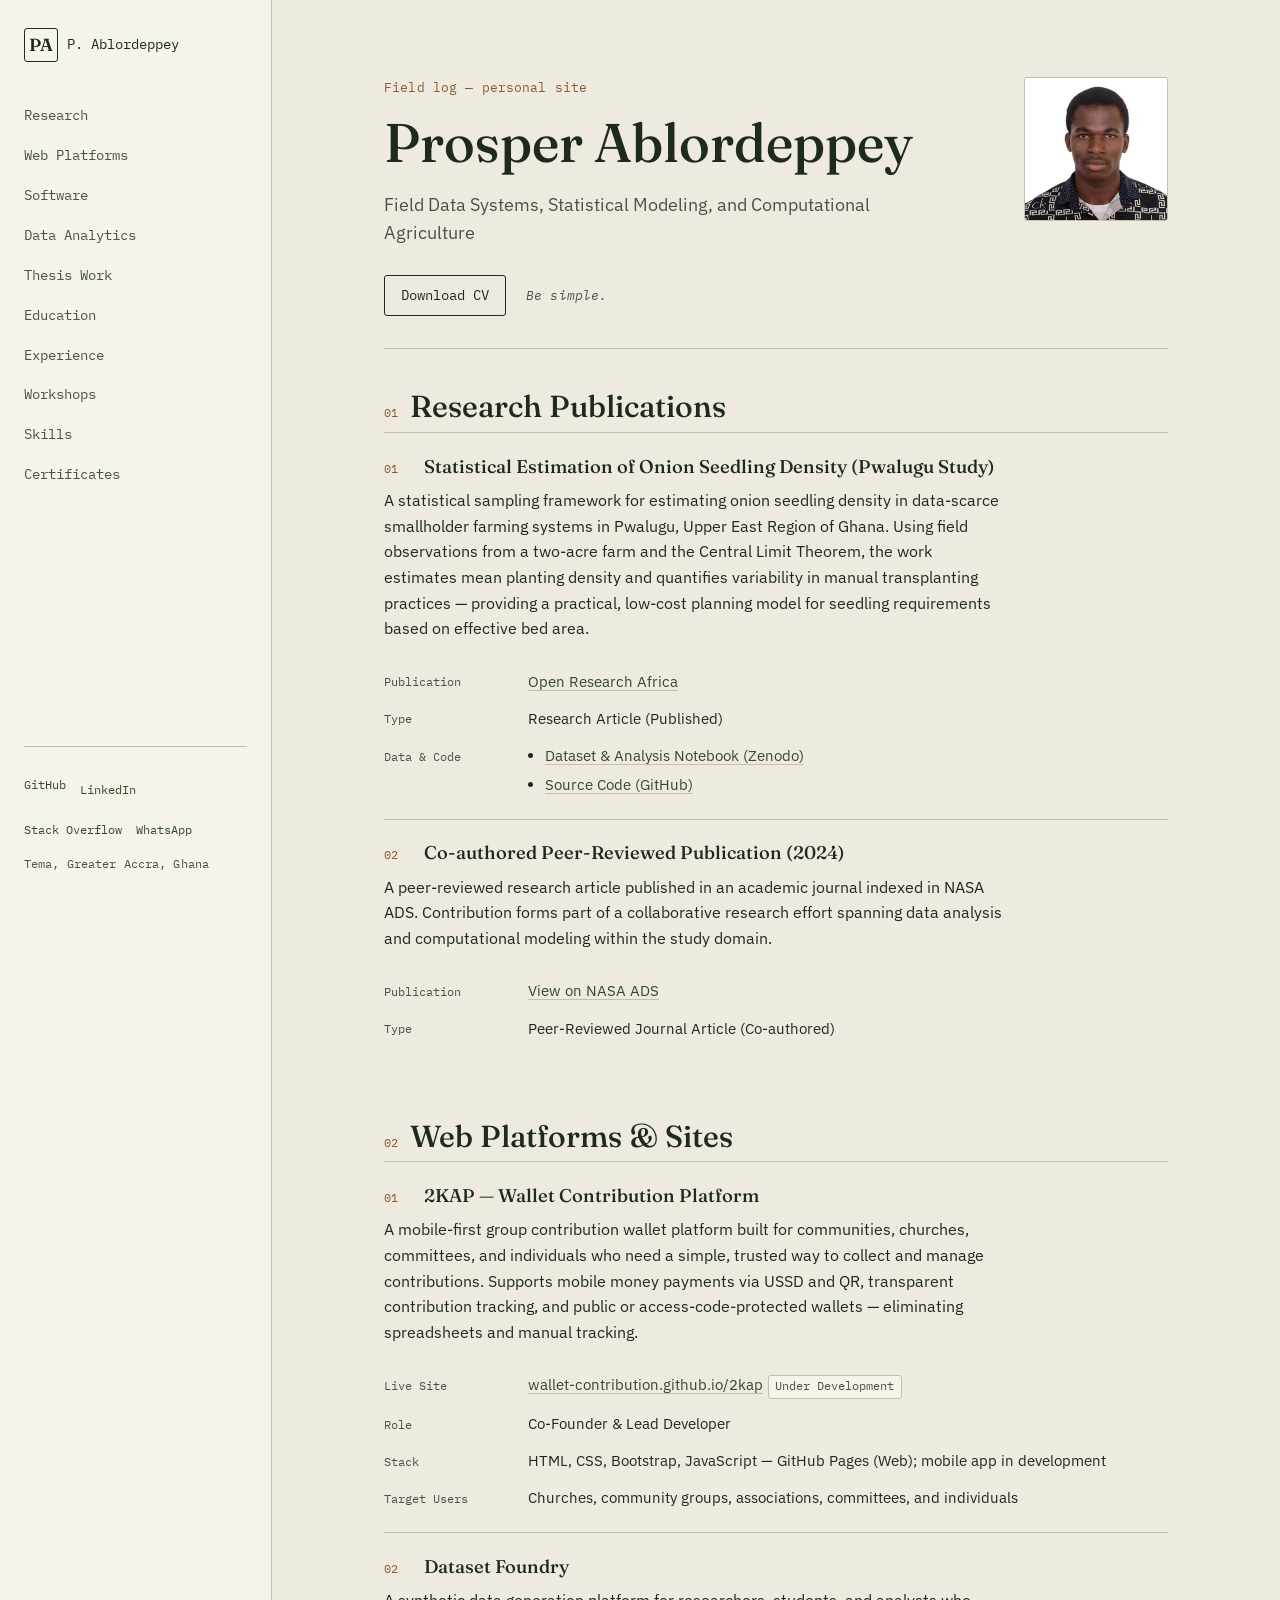
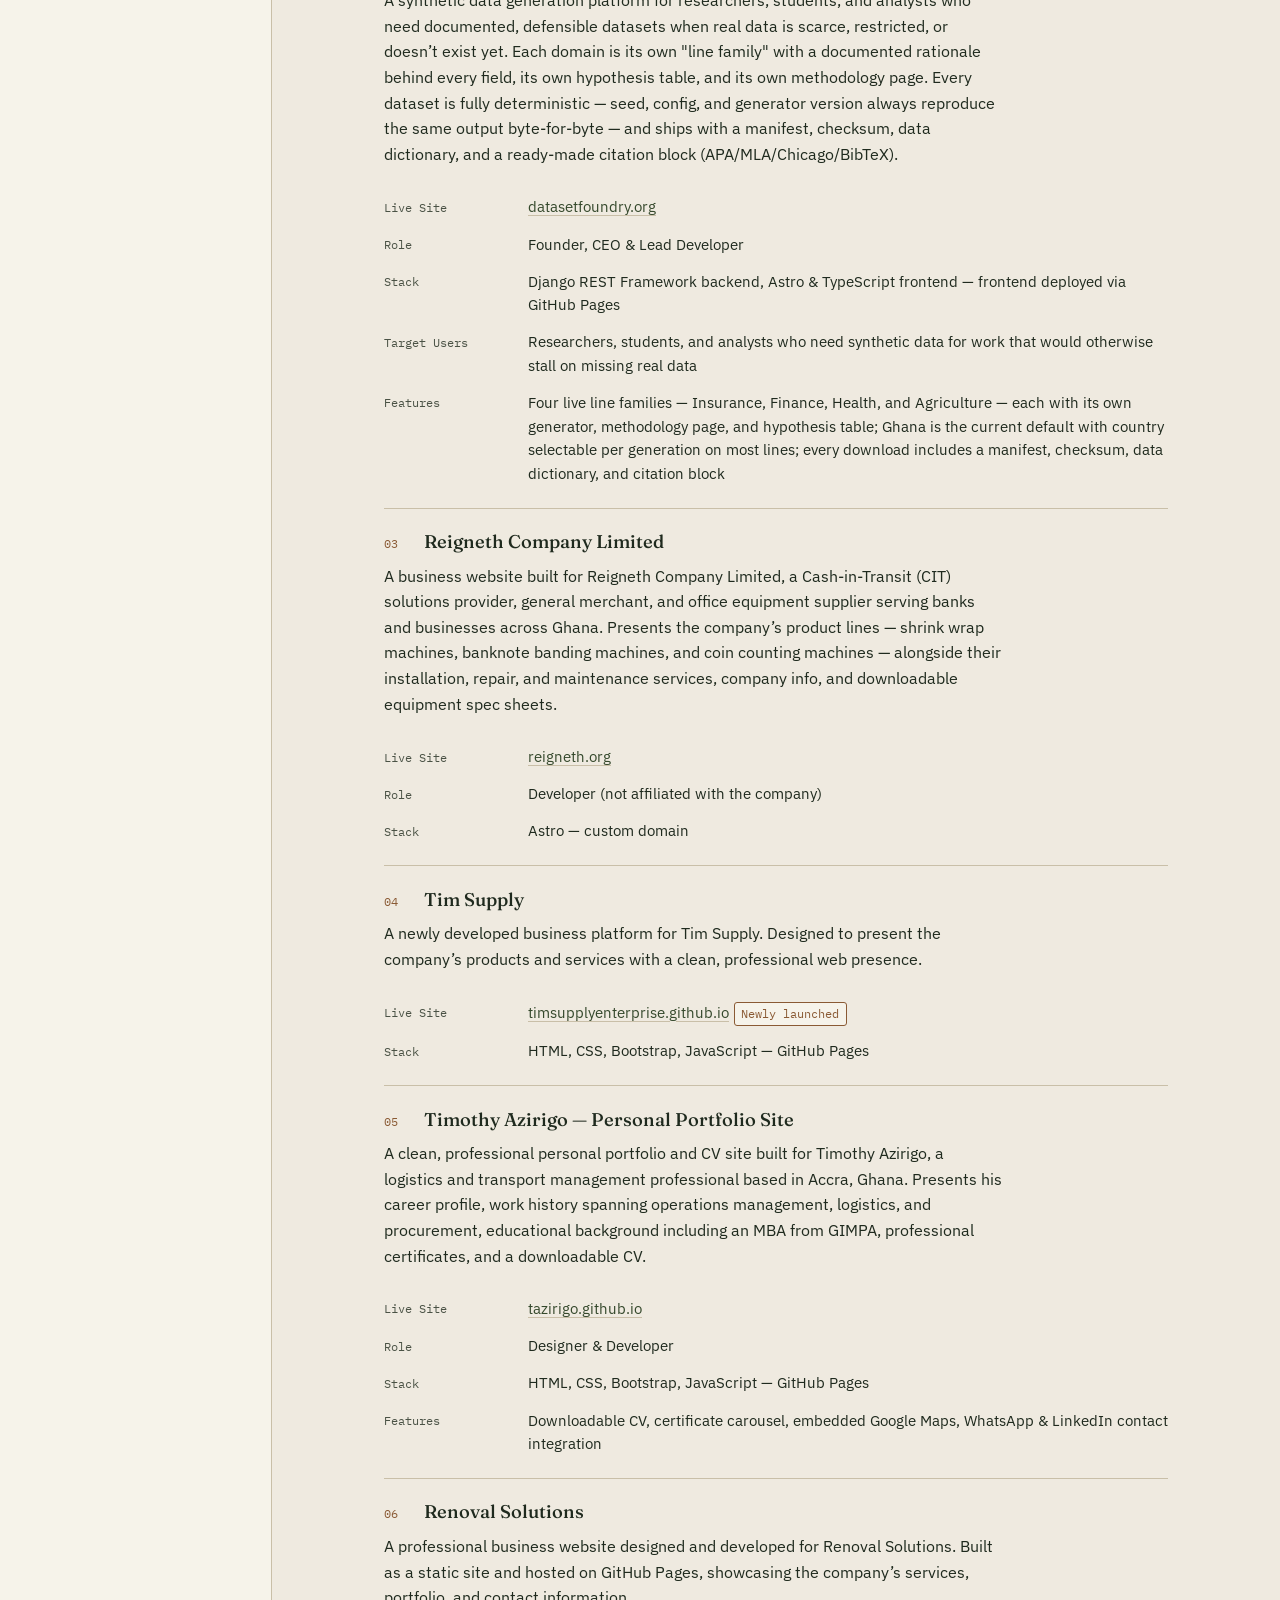
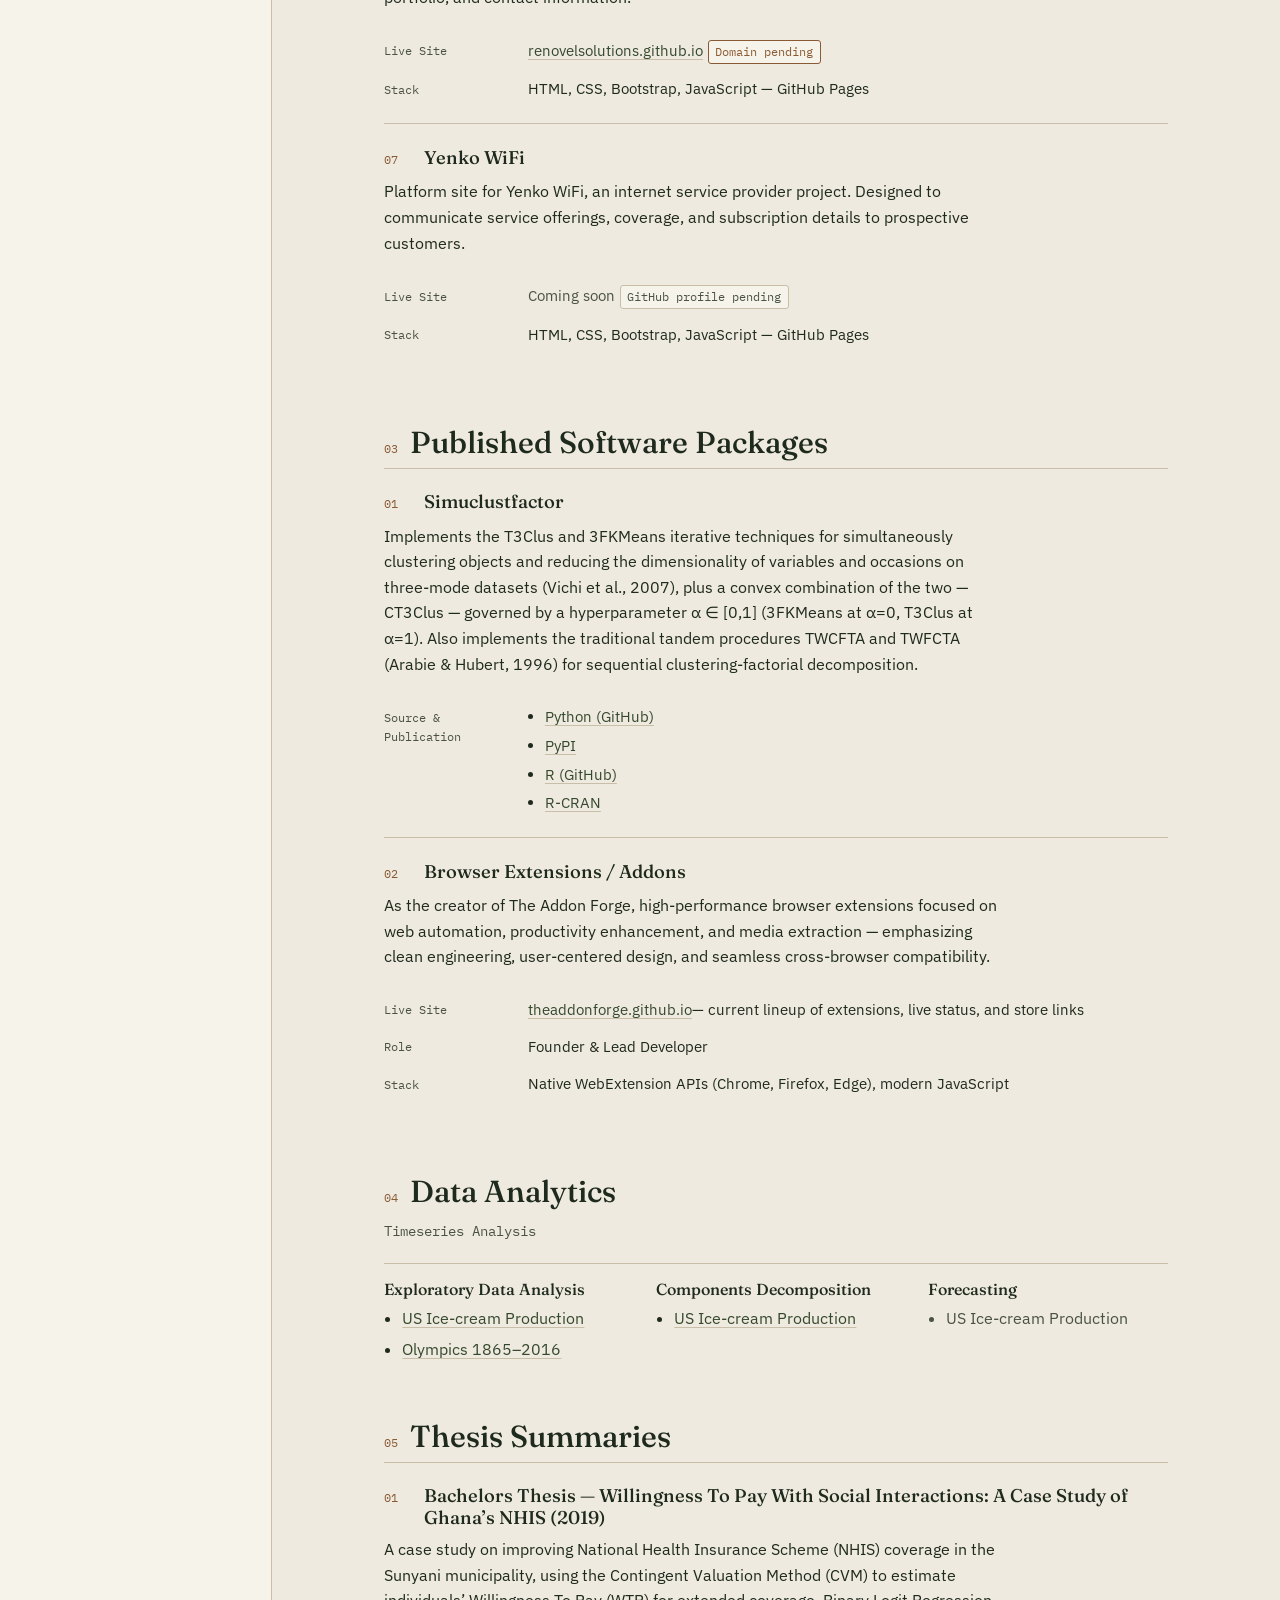
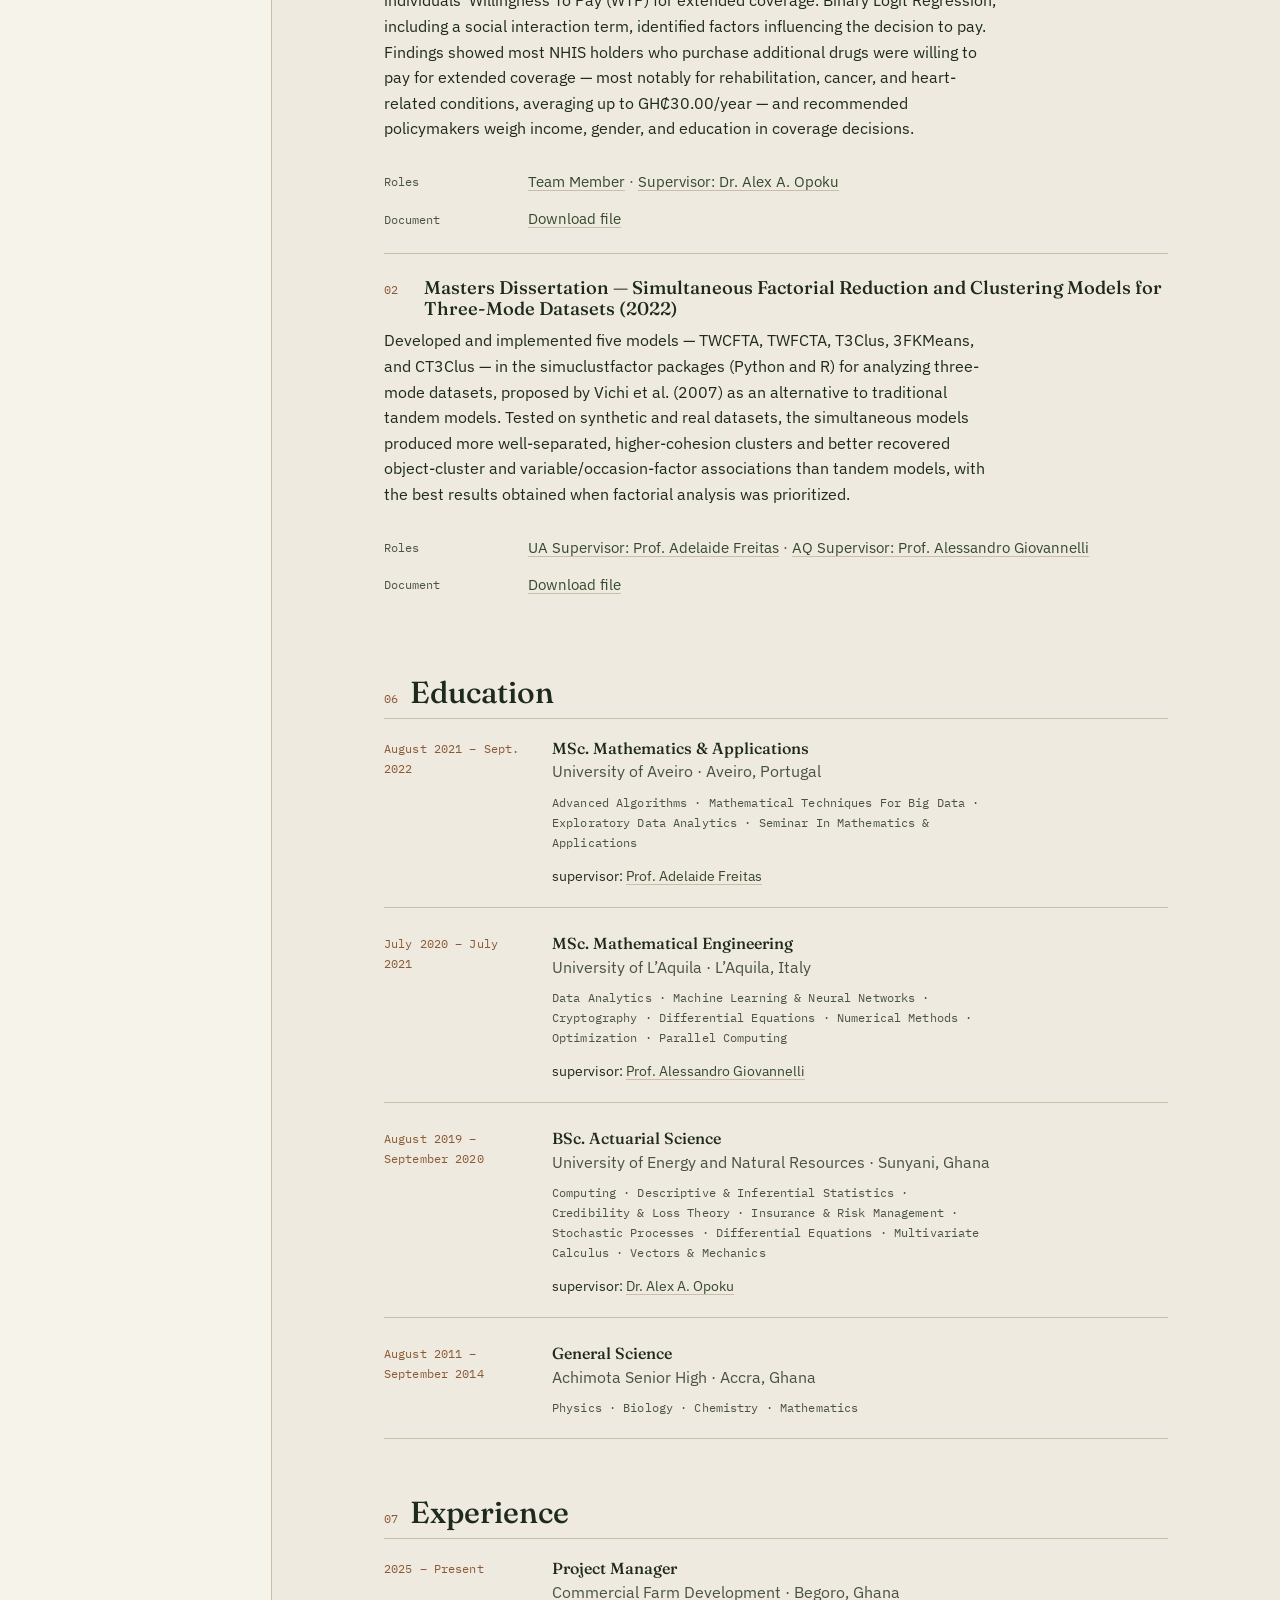
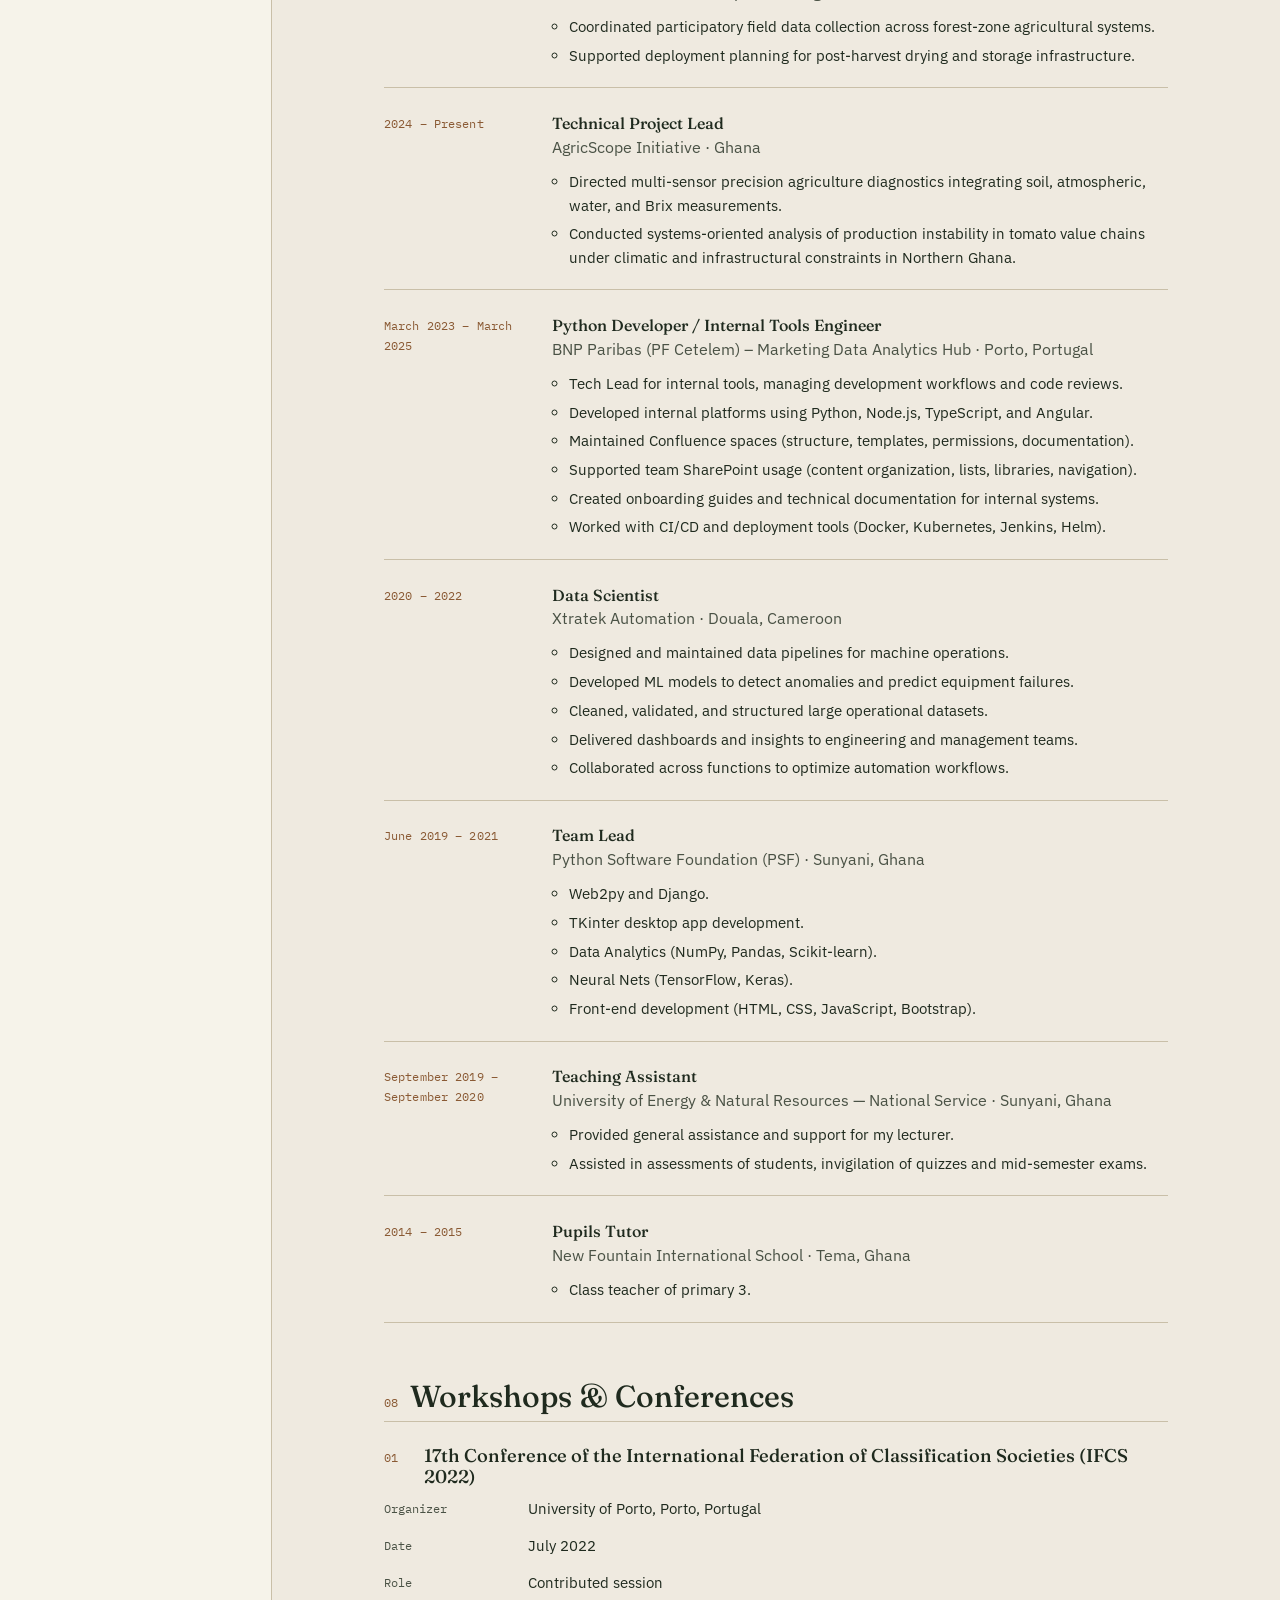
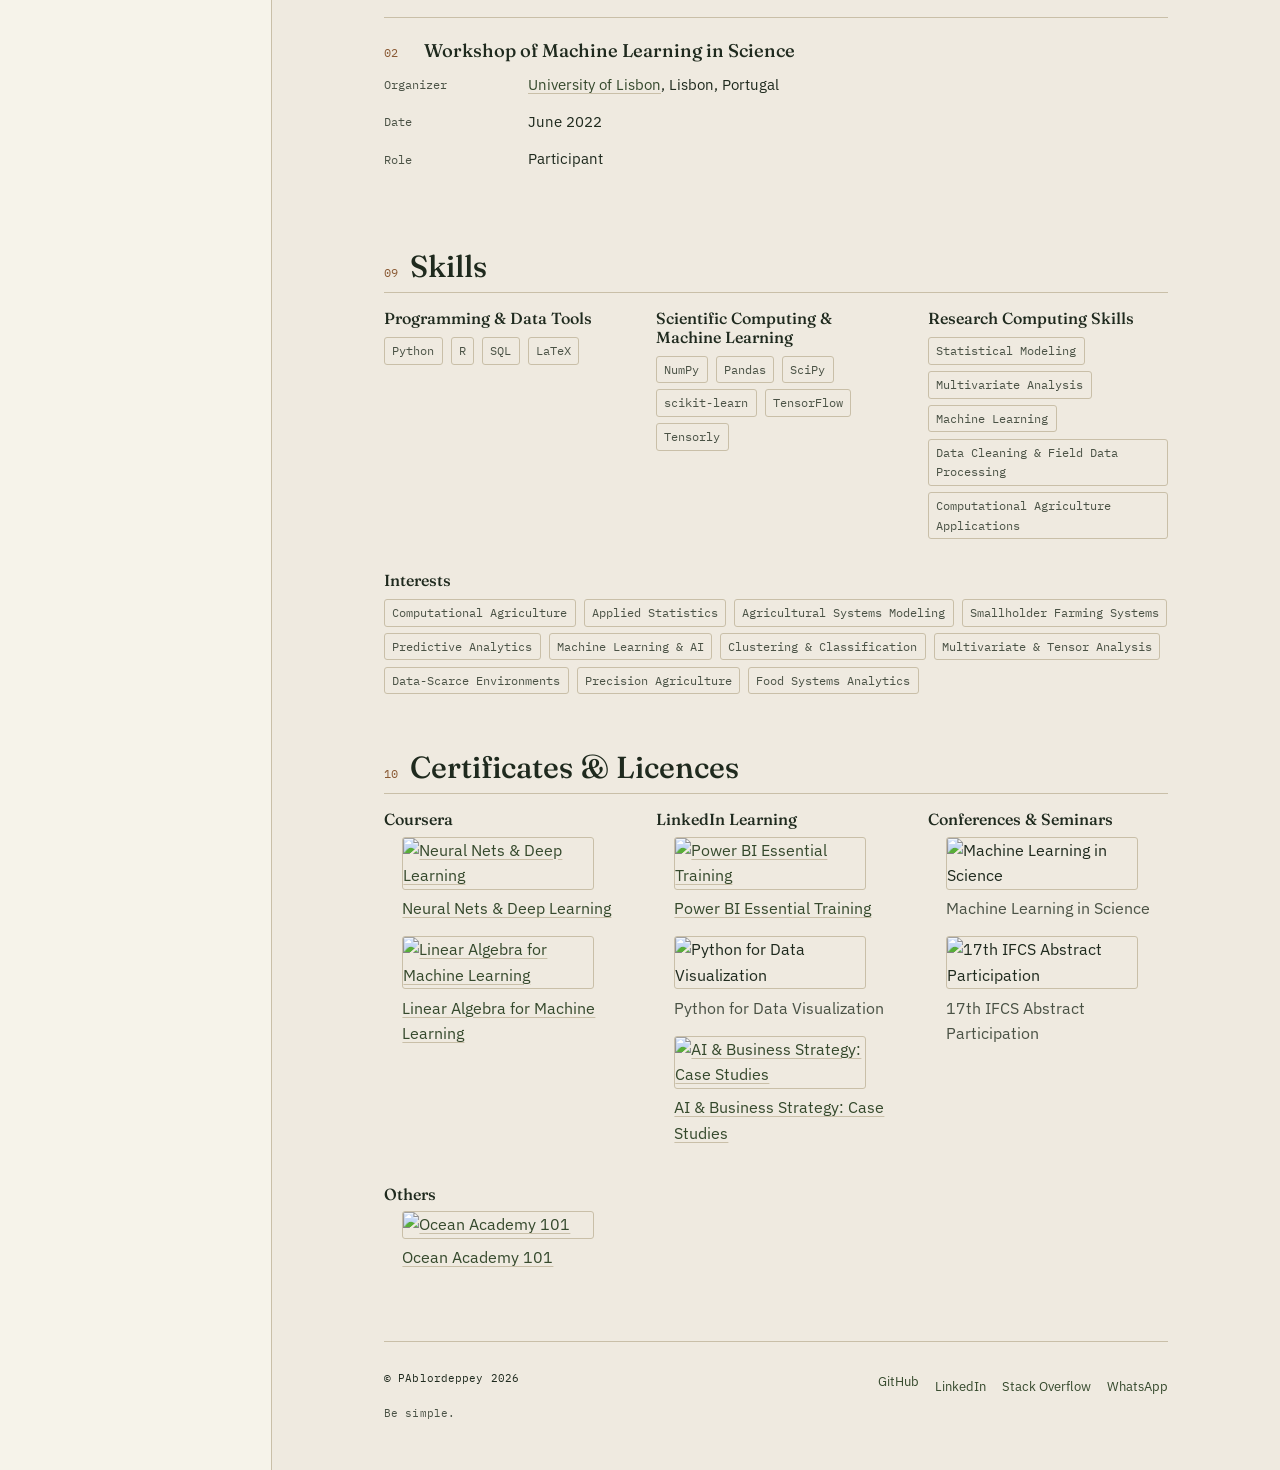
==== commit 818e5edf: "Deploying to main from @ prablordeppey/personal-blog-code@824c537b11df0c47e063face9b703f7daa559fc5 🚀" ====
--- a/index.html
+++ b/index.html
@@ -10,4 +10,4 @@
         j.src = "https://www.googletagmanager.com/gtm.js?id=" + i + dl;
         f.parentNode.insertBefore(j, f);
       })(window, document, "script", "dataLayer", gtmId);
-    })();</script><!-- End Google Tag Manager --><meta charset="utf-8"><meta name="viewport" content="width=device-width, initial-scale=1"><title>Prosper Ablordeppey — Field Data Systems, Statistical Modeling, and Computational Agriculture</title><meta name="description" content="Prosper Ablordeppey. Field Data Systems, Statistical Modeling, and Computational Agriculture."><meta name="theme-color" content="#efeae0"><meta name="google-site-verification" content="7BHkm_EluMorPndP0sNLq1JnyNYSDUM0aAJx8eoUqjM"><link rel="icon" href="/favicon.svg" type="image/svg+xml"><link rel="icon" href="/favicon.ico" sizes="any"><link rel="icon" type="image/png" sizes="16x16" href="/favicon-16x16.png"><link rel="icon" type="image/png" sizes="32x32" href="/favicon-32x32.png"><link rel="apple-touch-icon" sizes="180x180" href="/apple-touch-icon.png"><link rel="manifest" href="/site.webmanifest"><meta property="og:title" content="Prosper Ablordeppey — Field Data Systems, Statistical Modeling, and Computational Agriculture"><meta property="og:description" content="Prosper Ablordeppey. Field Data Systems, Statistical Modeling, and Computational Agriculture."><meta property="og:type" content="website"><meta property="og:url" content="https://prablordeppey.github.io/"><meta property="og:image" content="https://prablordeppey.github.io/og-image.jpg"><meta name="twitter:card" content="summary"><meta name="twitter:title" content="Prosper Ablordeppey — Field Data Systems, Statistical Modeling, and Computational Agriculture"><meta name="twitter:description" content="Prosper Ablordeppey. Field Data Systems, Statistical Modeling, and Computational Agriculture."><meta name="twitter:image" content="https://prablordeppey.github.io/og-image.jpg"><link rel="stylesheet" href="/assets/index.CDpHoXvE.css"></head><body><!-- Google Tag Manager (noscript) --><noscript><iframe src="https://www.googletagmanager.com/ns.html?id=GTM-KV8M3S7N" height="0" width="0" style="display:none;visibility:hidden" title="gtm"></iframe></noscript><!-- End Google Tag Manager (noscript) --><div class="app-shell" data-astro-cid-lcdefpme><header class="sidebar" data-astro-cid-wv7whodv><div class="sidebar-inner" data-astro-cid-wv7whodv><a href="#page-top" class="brand" data-astro-cid-wv7whodv><span class="brand-mark" data-astro-cid-wv7whodv>PA</span><span class="brand-name" data-astro-cid-wv7whodv>P. Ablordeppey</span></a><button class="nav-toggle" id="nav-toggle" aria-expanded="false" aria-controls="primary-nav" data-astro-cid-wv7whodv><span data-astro-cid-wv7whodv>Index</span></button><nav id="primary-nav" class="primary-nav" data-astro-cid-wv7whodv><ol data-astro-cid-wv7whodv><li data-astro-cid-wv7whodv><a href="#research" data-astro-cid-wv7whodv>Research</a></li><li data-astro-cid-wv7whodv><a href="#platforms" data-astro-cid-wv7whodv>Web Platforms</a></li><li data-astro-cid-wv7whodv><a href="#software" data-astro-cid-wv7whodv>Software</a></li><li data-astro-cid-wv7whodv><a href="#analytics" data-astro-cid-wv7whodv>Data Analytics</a></li><li data-astro-cid-wv7whodv><a href="#thesis" data-astro-cid-wv7whodv>Thesis Work</a></li><li data-astro-cid-wv7whodv><a href="#education" data-astro-cid-wv7whodv>Education</a></li><li data-astro-cid-wv7whodv><a href="#experience" data-astro-cid-wv7whodv>Experience</a></li><li data-astro-cid-wv7whodv><a href="#workshops" data-astro-cid-wv7whodv>Workshops</a></li><li data-astro-cid-wv7whodv><a href="#skills" data-astro-cid-wv7whodv>Skills</a></li><li data-astro-cid-wv7whodv><a href="#certificates" data-astro-cid-wv7whodv>Certificates</a></li></ol></nav><div class="sidebar-footer" data-astro-cid-wv7whodv><ul class="social" data-astro-cid-wv7whodv><li data-astro-cid-wv7whodv><a href="https://github.com/prablordeppey" target="_blank" rel="noopener" data-astro-cid-wv7whodv>GitHub</a></li><li data-astro-cid-wv7whodv><a href="https://www.linkedin.com/in/prosper-ablordeppey-67665aa5/" target="_blank" rel="noopener" data-astro-cid-wv7whodv>LinkedIn</a></li><li data-astro-cid-wv7whodv><a href="https://stackoverflow.com/users/11210111/prosper-ablordeppey" target="_blank" rel="noopener" data-astro-cid-wv7whodv>Stack Overflow</a></li><li data-astro-cid-wv7whodv><a href="https://wa.me/+233539419091" target="_blank" rel="noopener" data-astro-cid-wv7whodv>WhatsApp</a></li></ul><p class="mono text-muted location" data-astro-cid-wv7whodv>Residências de Estudantes, Portugal, AV 3810-193</p></div></div></header><script type="module">var e=document.getElementById(`nav-toggle`),t=document.getElementById(`primary-nav`);e?.addEventListener(`click`,()=>{let n=t?.classList.toggle(`is-open`);e.setAttribute(`aria-expanded`,String(!!n))}),t?.querySelectorAll(`a`).forEach(n=>n.addEventListener(`click`,()=>{t.classList.remove(`is-open`),e?.setAttribute(`aria-expanded`,`false`)}));</script><main class="container main-col" data-astro-cid-lcdefpme><section class="hero" id="page-top" data-astro-cid-ge2uvauf><div class="hero-grid" data-astro-cid-ge2uvauf><div class="hero-text" data-astro-cid-ge2uvauf><p class="mono eyebrow" data-astro-cid-ge2uvauf>Field log &mdash; personal site</p><h1 data-astro-cid-ge2uvauf>Prosper Ablordeppey</h1><p class="focus" data-astro-cid-ge2uvauf>Field Data Systems, Statistical Modeling, and Computational Agriculture</p><div class="actions" data-astro-cid-ge2uvauf><a class="cv-link field-link" href="https://drive.google.com/uc?export=download&amp;id=1WwoaH9Ak0-WmSzQY9qbgHMac2cAoS9MD" target="_blank" rel="noopener" data-astro-cid-ge2uvauf>Download CV</a><span class="text-muted mono slogan" data-astro-cid-ge2uvauf>Be simple.</span></div></div><img src="/assets/profile.B7cVstbI_ZJTGvC.webp" alt="Prosper Ablordeppey" loading="eager" data-astro-cid-ge2uvauf="true" decoding="async" width="280" height="280" class="portrait"></div></section><section id="research" class="section"><div class="section-heading" data-astro-cid-ypavld2q><span class="mono tab-tag" data-astro-cid-ypavld2q>01</span><h2 data-astro-cid-ypavld2q>Research Publications</h2></div><article class="entry" data-astro-cid-tv6zbfoc><header class="entry-head" data-astro-cid-tv6zbfoc><span class="ledger-no" data-astro-cid-tv6zbfoc>01</span><h3 class="entry-title" data-astro-cid-tv6zbfoc>Statistical Estimation of Onion Seedling Density (Pwalugu Study)</h3></header><div class="entry-body" data-astro-cid-tv6zbfoc><p>A statistical sampling framework for estimating onion seedling density in data-scarce smallholder farming systems in Pwalugu, Upper East Region of Ghana. Using field observations from a two-acre farm and the Central Limit Theorem, the work estimates mean planting density and quantifies variability in manual transplanting practices — providing a practical, low-cost planning model for seedling requirements based on effective bed area.</p><div class="meta-row"><span class="meta-label">Publication</span><a href="https://openresearchafrica.org/articles/9-69" target="_blank" rel="noopener">Open Research Africa</a></div><div class="meta-row"><span class="meta-label">Type</span><span>Research Article (Published)</span></div><div class="meta-row"><span class="meta-label">Data &amp; Code</span><ul><li><a href="https://doi.org/10.5281/zenodo.19602714" target="_blank" rel="noopener">Dataset &amp; Analysis Notebook (Zenodo)</a></li><li><a href="https://github.com/Ablordeppey-Research-Lab/agric-scope-onion-pwalugu/tree/v1.0.0" target="_blank" rel="noopener">Source Code (GitHub)</a></li></ul></div></div></article><article class="entry" data-astro-cid-tv6zbfoc><header class="entry-head" data-astro-cid-tv6zbfoc><span class="ledger-no" data-astro-cid-tv6zbfoc>02</span><h3 class="entry-title" data-astro-cid-tv6zbfoc>Co-authored Peer-Reviewed Publication (2024)</h3></header><div class="entry-body" data-astro-cid-tv6zbfoc><p>A peer-reviewed research article published in an academic journal indexed in NASA ADS. Contribution forms part of a collaborative research effort spanning data analysis and computational modeling within the study domain.</p><div class="meta-row"><span class="meta-label">Publication</span><a href="https://ui.adsabs.harvard.edu/abs/2024AIPA...14h5117A/abstract" target="_blank" rel="noopener">View on NASA ADS</a></div><div class="meta-row"><span class="meta-label">Type</span><span>Peer-Reviewed Journal Article (Co-authored)</span></div></div></article></section><section id="platforms" class="section"><div class="section-heading" data-astro-cid-ypavld2q><span class="mono tab-tag" data-astro-cid-ypavld2q>02</span><h2 data-astro-cid-ypavld2q>Web Platforms &amp; Sites</h2></div><article class="entry" data-astro-cid-tv6zbfoc><header class="entry-head" data-astro-cid-tv6zbfoc><span class="ledger-no" data-astro-cid-tv6zbfoc>01</span><h3 class="entry-title" data-astro-cid-tv6zbfoc>2KAP — Wallet Contribution Platform</h3></header><div class="entry-body" data-astro-cid-tv6zbfoc><p>A mobile-first group contribution wallet platform built for communities, churches, committees, and individuals who need a simple, trusted way to collect and manage contributions. Supports mobile money payments via USSD and QR, transparent contribution tracking, and public or access-code-protected wallets — eliminating spreadsheets and manual tracking.</p><div class="meta-row"><span class="meta-label">Live Site</span><span class="field-link"><a href="https://wallet-contribution.github.io/2kap/" target="_blank" rel="noopener">wallet-contribution.github.io/2kap</a><span class="badge" data-tone="muted">Under Development</span></span></div><div class="meta-row"><span class="meta-label">Role</span><span>Co-Founder &amp; Lead Developer</span></div><div class="meta-row"><span class="meta-label">Stack</span><span>HTML, CSS, Bootstrap, JavaScript — GitHub Pages (Web); mobile app in development</span></div><div class="meta-row"><span class="meta-label">Target Users</span><span>Churches, community groups, associations, committees, and individuals</span></div></div></article><article class="entry" data-astro-cid-tv6zbfoc><header class="entry-head" data-astro-cid-tv6zbfoc><span class="ledger-no" data-astro-cid-tv6zbfoc>02</span><h3 class="entry-title" data-astro-cid-tv6zbfoc>Dataset Foundry</h3></header><div class="entry-body" data-astro-cid-tv6zbfoc><p>A synthetic data generation platform for researchers, students, and analysts who need documented, defensible datasets when real data is scarce, restricted, or doesn’t exist yet. Each domain is its own &quot;line family&quot; with a documented rationale behind every field, its own hypothesis table, and its own methodology page. Every dataset is fully deterministic — seed, config, and generator version always reproduce the same output byte-for-byte — and ships with a manifest, checksum, data dictionary, and a ready-made citation block (APA/MLA/Chicago/BibTeX).</p><div class="meta-row"><span class="meta-label">Live Site</span><span class="field-link"><a href="https://datasetfoundry.org/" target="_blank" rel="noopener">datasetfoundry.org</a></span></div><div class="meta-row"><span class="meta-label">Role</span><span>Founder, CEO &amp; Lead Developer</span></div><div class="meta-row"><span class="meta-label">Stack</span><span>Django REST Framework backend, Astro &amp; TypeScript frontend — frontend deployed via GitHub Pages</span></div><div class="meta-row"><span class="meta-label">Target Users</span><span>Researchers, students, and analysts who need synthetic data for work that would otherwise stall on missing real data</span></div><div class="meta-row"><span class="meta-label">Features</span><span>Four live line families — Insurance, Finance, Health, and Agriculture — each with its own generator, methodology page, and hypothesis table; Ghana is the current default with country selectable per generation on most lines; every download includes a manifest, checksum, data dictionary, and citation block</span></div></div></article><article class="entry" data-astro-cid-tv6zbfoc><header class="entry-head" data-astro-cid-tv6zbfoc><span class="ledger-no" data-astro-cid-tv6zbfoc>03</span><h3 class="entry-title" data-astro-cid-tv6zbfoc>Reigneth Company Limited</h3></header><div class="entry-body" data-astro-cid-tv6zbfoc><p>A business website built for Reigneth Company Limited, a Cash-in-Transit (CIT) solutions provider, general merchant, and office equipment supplier serving banks and businesses across Ghana. Presents the company’s product lines — shrink wrap machines, banknote banding machines, and coin counting machines — alongside their installation, repair, and maintenance services, company info, and downloadable equipment spec sheets.</p><div class="meta-row"><span class="meta-label">Live Site</span><span class="field-link"><a href="https://reigneth.org" target="_blank" rel="noopener">reigneth.org</a></span></div><div class="meta-row"><span class="meta-label">Role</span><span>Developer (not affiliated with the company)</span></div><div class="meta-row"><span class="meta-label">Stack</span><span>Astro — custom domain</span></div></div></article><article class="entry" data-astro-cid-tv6zbfoc><header class="entry-head" data-astro-cid-tv6zbfoc><span class="ledger-no" data-astro-cid-tv6zbfoc>04</span><h3 class="entry-title" data-astro-cid-tv6zbfoc>Tim Supply</h3></header><div class="entry-body" data-astro-cid-tv6zbfoc><p>A newly developed business platform for Tim Supply. Designed to present the company’s products and services with a clean, professional web presence.</p><div class="meta-row"><span class="meta-label">Live Site</span><span class="field-link"><a href="https://timsupplyenterprise.github.io" target="_blank" rel="noopener">timsupplyenterprise.github.io</a><span class="badge" data-tone="pending">Newly launched</span></span></div><div class="meta-row"><span class="meta-label">Stack</span><span>HTML, CSS, Bootstrap, JavaScript — GitHub Pages</span></div></div></article><article class="entry" data-astro-cid-tv6zbfoc><header class="entry-head" data-astro-cid-tv6zbfoc><span class="ledger-no" data-astro-cid-tv6zbfoc>05</span><h3 class="entry-title" data-astro-cid-tv6zbfoc>Timothy Azirigo — Personal Portfolio Site</h3></header><div class="entry-body" data-astro-cid-tv6zbfoc><p>A clean, professional personal portfolio and CV site built for Timothy Azirigo, a logistics and transport management professional based in Accra, Ghana. Presents his career profile, work history spanning operations management, logistics, and procurement, educational background including an MBA from GIMPA, professional certificates, and a downloadable CV.</p><div class="meta-row"><span class="meta-label">Live Site</span><span class="field-link"><a href="https://tazirigo.github.io/" target="_blank" rel="noopener">tazirigo.github.io</a></span></div><div class="meta-row"><span class="meta-label">Role</span><span>Designer &amp; Developer</span></div><div class="meta-row"><span class="meta-label">Stack</span><span>HTML, CSS, Bootstrap, JavaScript — GitHub Pages</span></div><div class="meta-row"><span class="meta-label">Features</span><span>Downloadable CV, certificate carousel, embedded Google Maps, WhatsApp &amp; LinkedIn contact integration</span></div></div></article><article class="entry" data-astro-cid-tv6zbfoc><header class="entry-head" data-astro-cid-tv6zbfoc><span class="ledger-no" data-astro-cid-tv6zbfoc>06</span><h3 class="entry-title" data-astro-cid-tv6zbfoc>Renoval Solutions</h3></header><div class="entry-body" data-astro-cid-tv6zbfoc><p>A professional business website designed and developed for Renoval Solutions. Built as a static site and hosted on GitHub Pages, showcasing the company’s services, portfolio, and contact information.</p><div class="meta-row"><span class="meta-label">Live Site</span><span class="field-link"><a href="https://renovelsolutions.github.io" target="_blank" rel="noopener">renovelsolutions.github.io</a><span class="badge" data-tone="pending">Domain pending</span></span></div><div class="meta-row"><span class="meta-label">Stack</span><span>HTML, CSS, Bootstrap, JavaScript — GitHub Pages</span></div></div></article><article class="entry" data-astro-cid-tv6zbfoc><header class="entry-head" data-astro-cid-tv6zbfoc><span class="ledger-no" data-astro-cid-tv6zbfoc>07</span><h3 class="entry-title" data-astro-cid-tv6zbfoc>Yenko WiFi</h3></header><div class="entry-body" data-astro-cid-tv6zbfoc><p>Platform site for Yenko WiFi, an internet service provider project. Designed to communicate service offerings, coverage, and subscription details to prospective customers.</p><div class="meta-row"><span class="meta-label">Live Site</span><span class="field-link"><span class="text-muted">Coming soon</span><span class="badge" data-tone="muted">GitHub profile pending</span></span></div><div class="meta-row"><span class="meta-label">Stack</span><span>HTML, CSS, Bootstrap, JavaScript — GitHub Pages</span></div></div></article></section><section id="software" class="section"><div class="section-heading" data-astro-cid-ypavld2q><span class="mono tab-tag" data-astro-cid-ypavld2q>03</span><h2 data-astro-cid-ypavld2q>Published Software Packages</h2></div><article class="entry" data-astro-cid-tv6zbfoc><header class="entry-head" data-astro-cid-tv6zbfoc><span class="ledger-no" data-astro-cid-tv6zbfoc>01</span><h3 class="entry-title" data-astro-cid-tv6zbfoc>Simuclustfactor</h3></header><div class="entry-body" data-astro-cid-tv6zbfoc><p>Implements the T3Clus and 3FKMeans iterative techniques for simultaneously clustering objects and reducing the dimensionality of variables and occasions on three-mode datasets (Vichi et al., 2007), plus a convex combination of the two — CT3Clus — governed by a hyperparameter α ∈ [0,1] (3FKMeans at α=0, T3Clus at α=1). Also implements the traditional tandem procedures TWCFTA and TWFCTA (Arabie &amp; Hubert, 1996) for sequential clustering-factorial decomposition.</p><div class="meta-row"><span class="meta-label">Source &amp; Publication</span><ul><li><a href="https://github.com/prablordeppey/simuclustfactor-python" target="_blank" rel="noopener">Python (GitHub)</a></li><li><a href="https://pypi.org/project/simuclustfactor/" target="_blank" rel="noopener">PyPI</a></li><li><a href="https://github.com/prablordeppey/simuclustfactor-r" target="_blank" rel="noopener">R (GitHub)</a></li><li><a href="https://cran.r-project.org/web/packages/simuclustfactor/index.html" target="_blank" rel="noopener">R-CRAN</a></li></ul></div></div></article><article class="entry" data-astro-cid-tv6zbfoc><header class="entry-head" data-astro-cid-tv6zbfoc><span class="ledger-no" data-astro-cid-tv6zbfoc>02</span><h3 class="entry-title" data-astro-cid-tv6zbfoc>Browser Extensions / Addons</h3></header><div class="entry-body" data-astro-cid-tv6zbfoc><p>As the creator of The Addon Forge, high-performance browser extensions focused on web automation, productivity enhancement, and media extraction — emphasizing clean engineering, user-centered design, and seamless cross-browser compatibility.</p><div class="meta-row"><span class="meta-label">Live Site</span><span><a href="https://theaddonforge.github.io/" target="_blank" rel="noopener">theaddonforge.github.io</a>&mdash; current lineup of extensions, live status, and store links</span></div><div class="meta-row"><span class="meta-label">Role</span><span>Founder &amp; Lead Developer</span></div><div class="meta-row"><span class="meta-label">Stack</span><span>Native WebExtension APIs (Chrome, Firefox, Edge), modern JavaScript</span></div></div></article></section><section id="analytics" class="section" data-astro-cid-svl6e4hg><div class="section-heading" data-astro-cid-ypavld2q><span class="mono tab-tag" data-astro-cid-ypavld2q>04</span><h2 data-astro-cid-ypavld2q>Data Analytics</h2></div><p class="text-muted subhead" data-astro-cid-svl6e4hg>Timeseries Analysis</p><div class="analytics-grid" data-astro-cid-svl6e4hg><div class="analytics-group" data-astro-cid-svl6e4hg><h4 data-astro-cid-svl6e4hg>Exploratory Data Analysis</h4><ul data-astro-cid-svl6e4hg><li data-astro-cid-svl6e4hg><a href="https://www.kaggle.com/prosperablordeppey/us-icecream-production-eda" target="_blank" rel="noopener" data-astro-cid-svl6e4hg>US Ice-cream Production</a></li><li data-astro-cid-svl6e4hg><a href="https://www.kaggle.com/prosperablordeppey/olympics-data-analytics" target="_blank" rel="noopener" data-astro-cid-svl6e4hg>Olympics 1865–2016</a></li></ul></div><div class="analytics-group" data-astro-cid-svl6e4hg><h4 data-astro-cid-svl6e4hg>Components Decomposition</h4><ul data-astro-cid-svl6e4hg><li data-astro-cid-svl6e4hg><a href="https://www.kaggle.com/code/prosperablordeppey/us-icecream-decomposition" target="_blank" rel="noopener" data-astro-cid-svl6e4hg>US Ice-cream Production</a></li></ul></div><div class="analytics-group" data-astro-cid-svl6e4hg><h4 data-astro-cid-svl6e4hg>Forecasting</h4><ul data-astro-cid-svl6e4hg><li class="text-muted" data-astro-cid-svl6e4hg>US Ice-cream Production</li></ul></div></div></section><section id="thesis" class="section"><div class="section-heading" data-astro-cid-ypavld2q><span class="mono tab-tag" data-astro-cid-ypavld2q>05</span><h2 data-astro-cid-ypavld2q>Thesis Summaries</h2></div><article class="entry" data-astro-cid-tv6zbfoc><header class="entry-head" data-astro-cid-tv6zbfoc><span class="ledger-no" data-astro-cid-tv6zbfoc>01</span><h3 class="entry-title" data-astro-cid-tv6zbfoc>Bachelors Thesis — Willingness To Pay With Social Interactions: A Case Study of Ghana’s NHIS (2019)</h3></header><div class="entry-body" data-astro-cid-tv6zbfoc><p>A case study on improving National Health Insurance Scheme (NHIS) coverage in the Sunyani municipality, using the Contingent Valuation Method (CVM) to estimate individuals’ Willingness To Pay (WTP) for extended coverage. Binary Logit Regression, including a social interaction term, identified factors influencing the decision to pay. Findings showed most NHIS holders who purchase additional drugs were willing to pay for extended coverage — most notably for rehabilitation, cancer, and heart-related conditions, averaging up to GH₵30.00/year — and recommended policymakers weigh income, gender, and education in coverage decisions.</p><div class="meta-row"><span class="meta-label">Roles</span><span class="role-links"><a href="https://www.linkedin.com/in/sarah-yeboah-manu/?originalSubdomain=uk" target="_blank" rel="noopener">Team Member</a><span class="text-muted"> · </span><a href="https://uenr.edu.gh/staff/alex-akwasi-opoku/" target="_blank" rel="noopener">Supervisor: Dr. Alex A. Opoku</a></span></div><div class="meta-row"><span class="meta-label">Document</span><a href="https://drive.google.com/uc?export=download&amp;id=1_JjvE6nDgbajILoT9UfdbUGPGIIoNYSP" target="_blank" rel="noopener">Download file</a></div></div></article><article class="entry" data-astro-cid-tv6zbfoc><header class="entry-head" data-astro-cid-tv6zbfoc><span class="ledger-no" data-astro-cid-tv6zbfoc>02</span><h3 class="entry-title" data-astro-cid-tv6zbfoc>Masters Dissertation — Simultaneous Factorial Reduction and Clustering Models for Three-Mode Datasets (2022)</h3></header><div class="entry-body" data-astro-cid-tv6zbfoc><p>Developed and implemented five models — TWCFTA, TWFCTA, T3Clus, 3FKMeans, and CT3Clus — in the simuclustfactor packages (Python and R) for analyzing three-mode datasets, proposed by Vichi et al. (2007) as an alternative to traditional tandem models. Tested on synthetic and real datasets, the simultaneous models produced more well-separated, higher-cohesion clusters and better recovered object-cluster and variable/occasion-factor associations than tandem models, with the best results obtained when factorial analysis was prioritized.</p><div class="meta-row"><span class="meta-label">Roles</span><span class="role-links"><a href="https://www.ua.pt/pt/p/10310341" target="_blank" rel="noopener">UA Supervisor: Prof. Adelaide Freitas</a><span class="text-muted"> · </span><a href="https://www.disim.univaq.it/AlessandroGiovannelli" target="_blank" rel="noopener">AQ Supervisor: Prof. Alessandro Giovannelli</a></span></div><div class="meta-row"><span class="meta-label">Document</span><a href="https://drive.google.com/uc?export=download&amp;id=1eJhpOVfNRimNqyYsYhewI2EMTD7rLQPf" target="_blank" rel="noopener">Download file</a></div></div></article></section><section id="education" class="section" data-astro-cid-i3ohiszi><div class="section-heading" data-astro-cid-ypavld2q><span class="mono tab-tag" data-astro-cid-ypavld2q>06</span><h2 data-astro-cid-ypavld2q>Education</h2></div><ol class="timeline" data-astro-cid-i3ohiszi><li class="timeline-item" data-astro-cid-i3ohiszi><p class="mono period" data-astro-cid-i3ohiszi>August 2021 – Sept. 2022</p><div class="timeline-body" data-astro-cid-i3ohiszi><h4 data-astro-cid-i3ohiszi>MSc. Mathematics &amp; Applications</h4><p class="text-muted institution" data-astro-cid-i3ohiszi>University of Aveiro &middot; Aveiro, Portugal</p><p class="mono courses" data-astro-cid-i3ohiszi>Advanced Algorithms · Mathematical Techniques For Big Data · Exploratory Data Analytics · Seminar In Mathematics &amp; Applications</p><p class="supervisor" data-astro-cid-i3ohiszi>supervisor:&nbsp;<a href="https://www.ua.pt/pt/p/10310341" target="_blank" rel="noopener" data-astro-cid-i3ohiszi>Prof. Adelaide Freitas</a></p></div></li><li class="timeline-item" data-astro-cid-i3ohiszi><p class="mono period" data-astro-cid-i3ohiszi>July 2020 – July 2021</p><div class="timeline-body" data-astro-cid-i3ohiszi><h4 data-astro-cid-i3ohiszi>MSc. Mathematical Engineering</h4><p class="text-muted institution" data-astro-cid-i3ohiszi>University of L’Aquila &middot; L’Aquila, Italy</p><p class="mono courses" data-astro-cid-i3ohiszi>Data Analytics · Machine Learning &amp; Neural Networks · Cryptography · Differential Equations · Numerical Methods · Optimization · Parallel Computing</p><p class="supervisor" data-astro-cid-i3ohiszi>supervisor:&nbsp;<a href="https://sites.lafayette.edu/giovannelli/" target="_blank" rel="noopener" data-astro-cid-i3ohiszi>Prof. Alessandro Giovannelli</a></p></div></li><li class="timeline-item" data-astro-cid-i3ohiszi><p class="mono period" data-astro-cid-i3ohiszi>August 2019 – September 2020</p><div class="timeline-body" data-astro-cid-i3ohiszi><h4 data-astro-cid-i3ohiszi>BSc. Actuarial Science</h4><p class="text-muted institution" data-astro-cid-i3ohiszi>University of Energy and Natural Resources &middot; Sunyani, Ghana</p><p class="mono courses" data-astro-cid-i3ohiszi>Computing · Descriptive &amp; Inferential Statistics · Credibility &amp; Loss Theory · Insurance &amp; Risk Management · Stochastic Processes · Differential Equations · Multivariate Calculus · Vectors &amp; Mechanics</p><p class="supervisor" data-astro-cid-i3ohiszi>supervisor:&nbsp;<a href="https://uenr.edu.gh/staff/alex-akwasi-opoku/" target="_blank" rel="noopener" data-astro-cid-i3ohiszi>Dr. Alex A. Opoku</a></p></div></li><li class="timeline-item" data-astro-cid-i3ohiszi><p class="mono period" data-astro-cid-i3ohiszi>August 2011 – September 2014</p><div class="timeline-body" data-astro-cid-i3ohiszi><h4 data-astro-cid-i3ohiszi>General Science</h4><p class="text-muted institution" data-astro-cid-i3ohiszi>Achimota Senior High &middot; Accra, Ghana</p><p class="mono courses" data-astro-cid-i3ohiszi>Physics · Biology · Chemistry · Mathematics</p></div></li></ol></section><section id="experience" class="section" data-astro-cid-6y2t2ibs><div class="section-heading" data-astro-cid-ypavld2q><span class="mono tab-tag" data-astro-cid-ypavld2q>07</span><h2 data-astro-cid-ypavld2q>Experience</h2></div><ol class="timeline" data-astro-cid-6y2t2ibs><li class="timeline-item" data-astro-cid-6y2t2ibs><p class="mono period" data-astro-cid-6y2t2ibs>2025 – Present</p><div class="timeline-body" data-astro-cid-6y2t2ibs><h4 data-astro-cid-6y2t2ibs>Project Manager</h4><p class="text-muted org" data-astro-cid-6y2t2ibs>Commercial Farm Development &middot; Begoro, Ghana</p><ul class="activities" data-astro-cid-6y2t2ibs><li data-astro-cid-6y2t2ibs>Coordinated participatory field data collection across forest-zone agricultural systems.</li><li data-astro-cid-6y2t2ibs>Supported deployment planning for post-harvest drying and storage infrastructure.</li></ul></div></li><li class="timeline-item" data-astro-cid-6y2t2ibs><p class="mono period" data-astro-cid-6y2t2ibs>2024 – Present</p><div class="timeline-body" data-astro-cid-6y2t2ibs><h4 data-astro-cid-6y2t2ibs>Technical Project Lead</h4><p class="text-muted org" data-astro-cid-6y2t2ibs>AgricScope Initiative &middot; Ghana</p><ul class="activities" data-astro-cid-6y2t2ibs><li data-astro-cid-6y2t2ibs>Directed multi-sensor precision agriculture diagnostics integrating soil, atmospheric, water, and Brix measurements.</li><li data-astro-cid-6y2t2ibs>Conducted systems-oriented analysis of production instability in tomato value chains under climatic and infrastructural constraints in Northern Ghana.</li></ul></div></li><li class="timeline-item" data-astro-cid-6y2t2ibs><p class="mono period" data-astro-cid-6y2t2ibs>March 2023 – March 2025</p><div class="timeline-body" data-astro-cid-6y2t2ibs><h4 data-astro-cid-6y2t2ibs>Python Developer / Internal Tools Engineer</h4><p class="text-muted org" data-astro-cid-6y2t2ibs>BNP Paribas (PF Cetelem) – Marketing Data Analytics Hub &middot; Porto, Portugal</p><ul class="activities" data-astro-cid-6y2t2ibs><li data-astro-cid-6y2t2ibs>Tech Lead for internal tools, managing development workflows and code reviews.</li><li data-astro-cid-6y2t2ibs>Developed internal platforms using Python, Node.js, TypeScript, and Angular.</li><li data-astro-cid-6y2t2ibs>Maintained Confluence spaces (structure, templates, permissions, documentation).</li><li data-astro-cid-6y2t2ibs>Supported team SharePoint usage (content organization, lists, libraries, navigation).</li><li data-astro-cid-6y2t2ibs>Created onboarding guides and technical documentation for internal systems.</li><li data-astro-cid-6y2t2ibs>Worked with CI/CD and deployment tools (Docker, Kubernetes, Jenkins, Helm).</li></ul></div></li><li class="timeline-item" data-astro-cid-6y2t2ibs><p class="mono period" data-astro-cid-6y2t2ibs>2020 – 2022</p><div class="timeline-body" data-astro-cid-6y2t2ibs><h4 data-astro-cid-6y2t2ibs>Data Scientist</h4><p class="text-muted org" data-astro-cid-6y2t2ibs>Xtratek Automation &middot; Douala, Cameroon</p><ul class="activities" data-astro-cid-6y2t2ibs><li data-astro-cid-6y2t2ibs>Designed and maintained data pipelines for machine operations.</li><li data-astro-cid-6y2t2ibs>Developed ML models to detect anomalies and predict equipment failures.</li><li data-astro-cid-6y2t2ibs>Cleaned, validated, and structured large operational datasets.</li><li data-astro-cid-6y2t2ibs>Delivered dashboards and insights to engineering and management teams.</li><li data-astro-cid-6y2t2ibs>Collaborated across functions to optimize automation workflows.</li></ul></div></li><li class="timeline-item" data-astro-cid-6y2t2ibs><p class="mono period" data-astro-cid-6y2t2ibs>June 2019 – 2021</p><div class="timeline-body" data-astro-cid-6y2t2ibs><h4 data-astro-cid-6y2t2ibs>Team Lead</h4><p class="text-muted org" data-astro-cid-6y2t2ibs>Python Software Foundation (PSF) &middot; Sunyani, Ghana</p><ul class="activities" data-astro-cid-6y2t2ibs><li data-astro-cid-6y2t2ibs>Web2py and Django.</li><li data-astro-cid-6y2t2ibs>TKinter desktop app development.</li><li data-astro-cid-6y2t2ibs>Data Analytics (NumPy, Pandas, Scikit-learn).</li><li data-astro-cid-6y2t2ibs>Neural Nets (TensorFlow, Keras).</li><li data-astro-cid-6y2t2ibs>Front-end development (HTML, CSS, JavaScript, Bootstrap).</li></ul></div></li><li class="timeline-item" data-astro-cid-6y2t2ibs><p class="mono period" data-astro-cid-6y2t2ibs>September 2019 – September 2020</p><div class="timeline-body" data-astro-cid-6y2t2ibs><h4 data-astro-cid-6y2t2ibs>Teaching Assistant</h4><p class="text-muted org" data-astro-cid-6y2t2ibs>University of Energy &amp; Natural Resources — National Service &middot; Sunyani, Ghana</p><ul class="activities" data-astro-cid-6y2t2ibs><li data-astro-cid-6y2t2ibs>Provided general assistance and support for my lecturer.</li><li data-astro-cid-6y2t2ibs>Assisted in assessments of students, invigilation of quizzes and mid-semester exams.</li></ul></div></li><li class="timeline-item" data-astro-cid-6y2t2ibs><p class="mono period" data-astro-cid-6y2t2ibs>2014 – 2015</p><div class="timeline-body" data-astro-cid-6y2t2ibs><h4 data-astro-cid-6y2t2ibs>Pupils Tutor</h4><p class="text-muted org" data-astro-cid-6y2t2ibs>New Fountain International School &middot; Tema, Ghana</p><ul class="activities" data-astro-cid-6y2t2ibs><li data-astro-cid-6y2t2ibs>Class teacher of primary 3.</li></ul></div></li></ol></section><section id="workshops" class="section"><div class="section-heading" data-astro-cid-ypavld2q><span class="mono tab-tag" data-astro-cid-ypavld2q>08</span><h2 data-astro-cid-ypavld2q>Workshops &amp; Conferences</h2></div><article class="entry" data-astro-cid-tv6zbfoc><header class="entry-head" data-astro-cid-tv6zbfoc><span class="ledger-no" data-astro-cid-tv6zbfoc>01</span><h3 class="entry-title" data-astro-cid-tv6zbfoc>17th Conference of the International Federation of Classification Societies (IFCS 2022)</h3></header><div class="entry-body" data-astro-cid-tv6zbfoc><div class="meta-row"><span class="meta-label">Organizer</span><span>University of Porto, Porto, Portugal</span></div><div class="meta-row"><span class="meta-label">Date</span><span>July 2022</span></div><div class="meta-row"><span class="meta-label">Role</span><span>Contributed session</span></div></div></article><article class="entry" data-astro-cid-tv6zbfoc><header class="entry-head" data-astro-cid-tv6zbfoc><span class="ledger-no" data-astro-cid-tv6zbfoc>02</span><h3 class="entry-title" data-astro-cid-tv6zbfoc>Workshop of Machine Learning in Science</h3></header><div class="entry-body" data-astro-cid-tv6zbfoc><div class="meta-row"><span class="meta-label">Organizer</span><span><a href="http://ceaul.org/machine-learning-in-science/" target="_blank" rel="noopener">University of Lisbon</a>, Lisbon, Portugal</span></div><div class="meta-row"><span class="meta-label">Date</span><span>June 2022</span></div><div class="meta-row"><span class="meta-label">Role</span><span>Participant</span></div></div></article></section><section id="skills" class="section" data-astro-cid-cfw6qpt6><div class="section-heading" data-astro-cid-ypavld2q><span class="mono tab-tag" data-astro-cid-ypavld2q>09</span><h2 data-astro-cid-ypavld2q>Skills</h2></div><div class="skills-grid" data-astro-cid-cfw6qpt6><div class="skill-group" data-astro-cid-cfw6qpt6><h4 data-astro-cid-cfw6qpt6>Programming &amp; Data Tools</h4><ul class="chips" data-astro-cid-cfw6qpt6><li data-astro-cid-cfw6qpt6>Python</li><li data-astro-cid-cfw6qpt6>R</li><li data-astro-cid-cfw6qpt6>SQL</li><li data-astro-cid-cfw6qpt6>LaTeX</li></ul></div><div class="skill-group" data-astro-cid-cfw6qpt6><h4 data-astro-cid-cfw6qpt6>Scientific Computing &amp; Machine Learning</h4><ul class="chips" data-astro-cid-cfw6qpt6><li data-astro-cid-cfw6qpt6>NumPy</li><li data-astro-cid-cfw6qpt6>Pandas</li><li data-astro-cid-cfw6qpt6>SciPy</li><li data-astro-cid-cfw6qpt6>scikit-learn</li><li data-astro-cid-cfw6qpt6>TensorFlow</li><li data-astro-cid-cfw6qpt6>Tensorly</li></ul></div><div class="skill-group" data-astro-cid-cfw6qpt6><h4 data-astro-cid-cfw6qpt6>Research Computing Skills</h4><ul class="chips" data-astro-cid-cfw6qpt6><li data-astro-cid-cfw6qpt6>Statistical Modeling</li><li data-astro-cid-cfw6qpt6>Multivariate Analysis</li><li data-astro-cid-cfw6qpt6>Machine Learning</li><li data-astro-cid-cfw6qpt6>Data Cleaning &amp; Field Data Processing</li><li data-astro-cid-cfw6qpt6>Computational Agriculture Applications</li></ul></div></div><h4 class="interests-heading" data-astro-cid-cfw6qpt6>Interests</h4><ul class="chips interests" data-astro-cid-cfw6qpt6><li data-astro-cid-cfw6qpt6>Computational Agriculture</li><li data-astro-cid-cfw6qpt6>Applied Statistics</li><li data-astro-cid-cfw6qpt6>Agricultural Systems Modeling</li><li data-astro-cid-cfw6qpt6>Smallholder Farming Systems</li><li data-astro-cid-cfw6qpt6>Predictive Analytics</li><li data-astro-cid-cfw6qpt6>Machine Learning &amp; AI</li><li data-astro-cid-cfw6qpt6>Clustering &amp; Classification</li><li data-astro-cid-cfw6qpt6>Multivariate &amp; Tensor Analysis</li><li data-astro-cid-cfw6qpt6>Data-Scarce Environments</li><li data-astro-cid-cfw6qpt6>Precision Agriculture</li><li data-astro-cid-cfw6qpt6>Food Systems Analytics</li></ul></section><section id="certificates" class="section" data-astro-cid-dcz2aiio><div class="section-heading" data-astro-cid-ypavld2q><span class="mono tab-tag" data-astro-cid-ypavld2q>10</span><h2 data-astro-cid-ypavld2q>Certificates &amp; Licences</h2></div><div class="cert-groups" data-astro-cid-dcz2aiio><div class="cert-group" data-astro-cid-dcz2aiio><h4 data-astro-cid-dcz2aiio>Coursera</h4><ul class="cert-list" data-astro-cid-dcz2aiio><li data-astro-cid-dcz2aiio><a href="https://www.coursera.org/account/accomplishments/verify/ZZ6YLBUPWWXZ" target="_blank" rel="noopener" data-astro-cid-dcz2aiio><img class="cert-thumb" src="https://s3.amazonaws.com/coursera_assets/meta_images/generated/CERTIFICATE_LANDING_PAGE/CERTIFICATE_LANDING_PAGE~ZZ6YLBUPWWXZ/CERTIFICATE_LANDING_PAGE~ZZ6YLBUPWWXZ.jpeg" alt="Neural Nets &amp; Deep Learning" loading="lazy" data-astro-cid-dcz2aiio></a><a href="https://www.coursera.org/account/accomplishments/verify/ZZ6YLBUPWWXZ" target="_blank" rel="noopener" data-astro-cid-dcz2aiio>Neural Nets &amp; Deep Learning</a></li><li data-astro-cid-dcz2aiio><a href="https://www.coursera.org/account/accomplishments/verify/6J2D4WETXWLJ" target="_blank" rel="noopener" data-astro-cid-dcz2aiio><img class="cert-thumb" src="https://s3.amazonaws.com/coursera_assets/meta_images/generated/CERTIFICATE_LANDING_PAGE/CERTIFICATE_LANDING_PAGE~6J2D4WETXWLJ/CERTIFICATE_LANDING_PAGE~6J2D4WETXWLJ.jpeg" alt="Linear Algebra for Machine Learning" loading="lazy" data-astro-cid-dcz2aiio></a><a href="https://www.coursera.org/account/accomplishments/verify/6J2D4WETXWLJ" target="_blank" rel="noopener" data-astro-cid-dcz2aiio>Linear Algebra for Machine Learning</a></li></ul></div><div class="cert-group" data-astro-cid-dcz2aiio><h4 data-astro-cid-dcz2aiio>LinkedIn Learning</h4><ul class="cert-list" data-astro-cid-dcz2aiio><li data-astro-cid-dcz2aiio><a href="https://www.linkedin.com/learning/certificates/aa69aa711b58b91026c025020995c3f1e7baecf78ebeb88a6c269257fa712b88" target="_blank" rel="noopener" data-astro-cid-dcz2aiio><img class="cert-thumb" src="https://drive.google.com/uc?export=view&amp;id=1joSEBxe04mbN0OLVuHd7ZNS0F-EHlIZD" alt="Power BI Essential Training" loading="lazy" data-astro-cid-dcz2aiio></a><a href="https://www.linkedin.com/learning/certificates/aa69aa711b58b91026c025020995c3f1e7baecf78ebeb88a6c269257fa712b88" target="_blank" rel="noopener" data-astro-cid-dcz2aiio>Power BI Essential Training</a></li><li data-astro-cid-dcz2aiio><img class="cert-thumb" src="https://drive.google.com/uc?export=view&amp;id=1LU1Et8j8OCmPUcWMwZUmk39OX0Ik1sKV" alt="Python for Data Visualization" loading="lazy" data-astro-cid-dcz2aiio><span class="text-muted" data-astro-cid-dcz2aiio>Python for Data Visualization</span></li><li data-astro-cid-dcz2aiio><a href="https://www.linkedin.com/learning/certificates/1f1953479c62bc7e3984444b495727111946b429d9e626a4a9bf21d028e2f821" target="_blank" rel="noopener" data-astro-cid-dcz2aiio><img class="cert-thumb" src="https://drive.google.com/uc?export=view&amp;id=1isHHiGPHD8eJxpc9Q1K71H-Fl6yRyBQm" alt="AI &amp; Business Strategy: Case Studies" loading="lazy" data-astro-cid-dcz2aiio></a><a href="https://www.linkedin.com/learning/certificates/1f1953479c62bc7e3984444b495727111946b429d9e626a4a9bf21d028e2f821" target="_blank" rel="noopener" data-astro-cid-dcz2aiio>AI &amp; Business Strategy: Case Studies</a></li></ul></div><div class="cert-group" data-astro-cid-dcz2aiio><h4 data-astro-cid-dcz2aiio>Conferences &amp; Seminars</h4><ul class="cert-list" data-astro-cid-dcz2aiio><li data-astro-cid-dcz2aiio><img class="cert-thumb" src="https://drive.google.com/uc?export=view&amp;id=1nt52GT-XZkcKFV-WE5_IV0-6E7lD6_Za" alt="Machine Learning in Science" loading="lazy" data-astro-cid-dcz2aiio><span class="text-muted" data-astro-cid-dcz2aiio>Machine Learning in Science</span></li><li data-astro-cid-dcz2aiio><img class="cert-thumb" src="https://drive.google.com/uc?export=view&amp;id=1att30phEcpHm5__kCdVWvY9dpCvjTczG" alt="17th IFCS Abstract Participation" loading="lazy" data-astro-cid-dcz2aiio><span class="text-muted" data-astro-cid-dcz2aiio>17th IFCS Abstract Participation</span></li></ul></div><div class="cert-group" data-astro-cid-dcz2aiio><h4 data-astro-cid-dcz2aiio>Others</h4><ul class="cert-list" data-astro-cid-dcz2aiio><li data-astro-cid-dcz2aiio><a href="https://www.oceanacademy.io/ocean101" target="_blank" rel="noopener" data-astro-cid-dcz2aiio><img class="cert-thumb" src="https://drive.google.com/uc?export=view&amp;id=1Bm3w_7B8qLrt7FiLWK4WcGN2JzImpvFV" alt="Ocean Academy 101" loading="lazy" data-astro-cid-dcz2aiio></a><a href="https://www.oceanacademy.io/ocean101" target="_blank" rel="noopener" data-astro-cid-dcz2aiio>Ocean Academy 101</a></li></ul></div></div></section><footer class="site-footer" data-astro-cid-jo6i4kqk><div class="footer-row" data-astro-cid-jo6i4kqk><p class="mono" data-astro-cid-jo6i4kqk>&copy; PAblordeppey 2026</p><ul class="social" data-astro-cid-jo6i4kqk><li data-astro-cid-jo6i4kqk><a href="https://github.com/prablordeppey" target="_blank" rel="noopener" data-astro-cid-jo6i4kqk>GitHub</a></li><li data-astro-cid-jo6i4kqk><a href="https://www.linkedin.com/in/prosper-ablordeppey-67665aa5/" target="_blank" rel="noopener" data-astro-cid-jo6i4kqk>LinkedIn</a></li><li data-astro-cid-jo6i4kqk><a href="https://stackoverflow.com/users/11210111/prosper-ablordeppey" target="_blank" rel="noopener" data-astro-cid-jo6i4kqk>Stack Overflow</a></li><li data-astro-cid-jo6i4kqk><a href="https://wa.me/+233539419091" target="_blank" rel="noopener" data-astro-cid-jo6i4kqk>WhatsApp</a></li></ul></div><p class="mono text-muted" data-astro-cid-jo6i4kqk>Be simple.</p></footer></main></div></body></html>+    })();</script><!-- End Google Tag Manager --><meta charset="utf-8"><meta name="viewport" content="width=device-width, initial-scale=1"><title>Prosper Ablordeppey — Field Data Systems, Statistical Modeling, and Computational Agriculture</title><meta name="description" content="Prosper Ablordeppey. Field Data Systems, Statistical Modeling, and Computational Agriculture."><meta name="theme-color" content="#efeae0"><meta name="google-site-verification" content="7BHkm_EluMorPndP0sNLq1JnyNYSDUM0aAJx8eoUqjM"><link rel="icon" href="/favicon.svg" type="image/svg+xml"><link rel="icon" href="/favicon.ico" sizes="any"><link rel="icon" type="image/png" sizes="16x16" href="/favicon-16x16.png"><link rel="icon" type="image/png" sizes="32x32" href="/favicon-32x32.png"><link rel="apple-touch-icon" sizes="180x180" href="/apple-touch-icon.png"><link rel="manifest" href="/site.webmanifest"><meta property="og:title" content="Prosper Ablordeppey — Field Data Systems, Statistical Modeling, and Computational Agriculture"><meta property="og:description" content="Prosper Ablordeppey. Field Data Systems, Statistical Modeling, and Computational Agriculture."><meta property="og:type" content="website"><meta property="og:url" content="https://prablordeppey.github.io/"><meta property="og:image" content="https://prablordeppey.github.io/og-image.jpg"><meta name="twitter:card" content="summary"><meta name="twitter:title" content="Prosper Ablordeppey — Field Data Systems, Statistical Modeling, and Computational Agriculture"><meta name="twitter:description" content="Prosper Ablordeppey. Field Data Systems, Statistical Modeling, and Computational Agriculture."><meta name="twitter:image" content="https://prablordeppey.github.io/og-image.jpg"><link rel="stylesheet" href="/assets/index.CDpHoXvE.css"></head><body><!-- Google Tag Manager (noscript) --><noscript><iframe src="https://www.googletagmanager.com/ns.html?id=GTM-KV8M3S7N" height="0" width="0" style="display:none;visibility:hidden" title="gtm"></iframe></noscript><!-- End Google Tag Manager (noscript) --><div class="app-shell" data-astro-cid-lcdefpme><header class="sidebar" data-astro-cid-wv7whodv><div class="sidebar-inner" data-astro-cid-wv7whodv><a href="#page-top" class="brand" data-astro-cid-wv7whodv><span class="brand-mark" data-astro-cid-wv7whodv>PA</span><span class="brand-name" data-astro-cid-wv7whodv>P. Ablordeppey</span></a><button class="nav-toggle" id="nav-toggle" aria-expanded="false" aria-controls="primary-nav" data-astro-cid-wv7whodv><span data-astro-cid-wv7whodv>Index</span></button><nav id="primary-nav" class="primary-nav" data-astro-cid-wv7whodv><ol data-astro-cid-wv7whodv><li data-astro-cid-wv7whodv><a href="#research" data-astro-cid-wv7whodv>Research</a></li><li data-astro-cid-wv7whodv><a href="#platforms" data-astro-cid-wv7whodv>Web Platforms</a></li><li data-astro-cid-wv7whodv><a href="#software" data-astro-cid-wv7whodv>Software</a></li><li data-astro-cid-wv7whodv><a href="#analytics" data-astro-cid-wv7whodv>Data Analytics</a></li><li data-astro-cid-wv7whodv><a href="#thesis" data-astro-cid-wv7whodv>Thesis Work</a></li><li data-astro-cid-wv7whodv><a href="#education" data-astro-cid-wv7whodv>Education</a></li><li data-astro-cid-wv7whodv><a href="#experience" data-astro-cid-wv7whodv>Experience</a></li><li data-astro-cid-wv7whodv><a href="#workshops" data-astro-cid-wv7whodv>Workshops</a></li><li data-astro-cid-wv7whodv><a href="#skills" data-astro-cid-wv7whodv>Skills</a></li><li data-astro-cid-wv7whodv><a href="#certificates" data-astro-cid-wv7whodv>Certificates</a></li></ol></nav><div class="sidebar-footer" data-astro-cid-wv7whodv><ul class="social" data-astro-cid-wv7whodv><li data-astro-cid-wv7whodv><a href="https://github.com/prablordeppey" target="_blank" rel="noopener" data-astro-cid-wv7whodv>GitHub</a></li><li data-astro-cid-wv7whodv><a href="https://www.linkedin.com/in/prosper-ablordeppey-67665aa5/" target="_blank" rel="noopener" data-astro-cid-wv7whodv>LinkedIn</a></li><li data-astro-cid-wv7whodv><a href="https://stackoverflow.com/users/11210111/prosper-ablordeppey" target="_blank" rel="noopener" data-astro-cid-wv7whodv>Stack Overflow</a></li><li data-astro-cid-wv7whodv><a href="https://wa.me/+233539419091" target="_blank" rel="noopener" data-astro-cid-wv7whodv>WhatsApp</a></li></ul><p class="mono text-muted location" data-astro-cid-wv7whodv>Tema, Greater Accra, Ghana</p></div></div></header><script type="module">var e=document.getElementById(`nav-toggle`),t=document.getElementById(`primary-nav`);e?.addEventListener(`click`,()=>{let n=t?.classList.toggle(`is-open`);e.setAttribute(`aria-expanded`,String(!!n))}),t?.querySelectorAll(`a`).forEach(n=>n.addEventListener(`click`,()=>{t.classList.remove(`is-open`),e?.setAttribute(`aria-expanded`,`false`)}));</script><main class="container main-col" data-astro-cid-lcdefpme><section class="hero" id="page-top" data-astro-cid-ge2uvauf><div class="hero-grid" data-astro-cid-ge2uvauf><div class="hero-text" data-astro-cid-ge2uvauf><p class="mono eyebrow" data-astro-cid-ge2uvauf>Field log &mdash; personal site</p><h1 data-astro-cid-ge2uvauf>Prosper Ablordeppey</h1><p class="focus" data-astro-cid-ge2uvauf>Field Data Systems, Statistical Modeling, and Computational Agriculture</p><div class="actions" data-astro-cid-ge2uvauf><a class="cv-link field-link" href="https://drive.google.com/uc?export=download&amp;id=1WwoaH9Ak0-WmSzQY9qbgHMac2cAoS9MD" target="_blank" rel="noopener" data-astro-cid-ge2uvauf>Download CV</a><span class="text-muted mono slogan" data-astro-cid-ge2uvauf>Be simple.</span></div></div><img src="/assets/profile.B7cVstbI_ZJTGvC.webp" alt="Prosper Ablordeppey" loading="eager" data-astro-cid-ge2uvauf="true" decoding="async" width="280" height="280" class="portrait"></div></section><section id="research" class="section"><div class="section-heading" data-astro-cid-ypavld2q><span class="mono tab-tag" data-astro-cid-ypavld2q>01</span><h2 data-astro-cid-ypavld2q>Research Publications</h2></div><article class="entry" data-astro-cid-tv6zbfoc><header class="entry-head" data-astro-cid-tv6zbfoc><span class="ledger-no" data-astro-cid-tv6zbfoc>01</span><h3 class="entry-title" data-astro-cid-tv6zbfoc>Statistical Estimation of Onion Seedling Density (Pwalugu Study)</h3></header><div class="entry-body" data-astro-cid-tv6zbfoc><p>A statistical sampling framework for estimating onion seedling density in data-scarce smallholder farming systems in Pwalugu, Upper East Region of Ghana. Using field observations from a two-acre farm and the Central Limit Theorem, the work estimates mean planting density and quantifies variability in manual transplanting practices — providing a practical, low-cost planning model for seedling requirements based on effective bed area.</p><div class="meta-row"><span class="meta-label">Publication</span><a href="https://openresearchafrica.org/articles/9-69" target="_blank" rel="noopener">Open Research Africa</a></div><div class="meta-row"><span class="meta-label">Type</span><span>Research Article (Published)</span></div><div class="meta-row"><span class="meta-label">Data &amp; Code</span><ul><li><a href="https://doi.org/10.5281/zenodo.19602714" target="_blank" rel="noopener">Dataset &amp; Analysis Notebook (Zenodo)</a></li><li><a href="https://github.com/Ablordeppey-Research-Lab/agric-scope-onion-pwalugu/tree/v1.0.0" target="_blank" rel="noopener">Source Code (GitHub)</a></li></ul></div></div></article><article class="entry" data-astro-cid-tv6zbfoc><header class="entry-head" data-astro-cid-tv6zbfoc><span class="ledger-no" data-astro-cid-tv6zbfoc>02</span><h3 class="entry-title" data-astro-cid-tv6zbfoc>Co-authored Peer-Reviewed Publication (2024)</h3></header><div class="entry-body" data-astro-cid-tv6zbfoc><p>A peer-reviewed research article published in an academic journal indexed in NASA ADS. Contribution forms part of a collaborative research effort spanning data analysis and computational modeling within the study domain.</p><div class="meta-row"><span class="meta-label">Publication</span><a href="https://ui.adsabs.harvard.edu/abs/2024AIPA...14h5117A/abstract" target="_blank" rel="noopener">View on NASA ADS</a></div><div class="meta-row"><span class="meta-label">Type</span><span>Peer-Reviewed Journal Article (Co-authored)</span></div></div></article></section><section id="platforms" class="section"><div class="section-heading" data-astro-cid-ypavld2q><span class="mono tab-tag" data-astro-cid-ypavld2q>02</span><h2 data-astro-cid-ypavld2q>Web Platforms &amp; Sites</h2></div><article class="entry" data-astro-cid-tv6zbfoc><header class="entry-head" data-astro-cid-tv6zbfoc><span class="ledger-no" data-astro-cid-tv6zbfoc>01</span><h3 class="entry-title" data-astro-cid-tv6zbfoc>2KAP — Wallet Contribution Platform</h3></header><div class="entry-body" data-astro-cid-tv6zbfoc><p>A mobile-first group contribution wallet platform built for communities, churches, committees, and individuals who need a simple, trusted way to collect and manage contributions. Supports mobile money payments via USSD and QR, transparent contribution tracking, and public or access-code-protected wallets — eliminating spreadsheets and manual tracking.</p><div class="meta-row"><span class="meta-label">Live Site</span><span class="field-link"><a href="https://wallet-contribution.github.io/2kap/" target="_blank" rel="noopener">wallet-contribution.github.io/2kap</a><span class="badge" data-tone="muted">Under Development</span></span></div><div class="meta-row"><span class="meta-label">Role</span><span>Co-Founder &amp; Lead Developer</span></div><div class="meta-row"><span class="meta-label">Stack</span><span>HTML, CSS, Bootstrap, JavaScript — GitHub Pages (Web); mobile app in development</span></div><div class="meta-row"><span class="meta-label">Target Users</span><span>Churches, community groups, associations, committees, and individuals</span></div></div></article><article class="entry" data-astro-cid-tv6zbfoc><header class="entry-head" data-astro-cid-tv6zbfoc><span class="ledger-no" data-astro-cid-tv6zbfoc>02</span><h3 class="entry-title" data-astro-cid-tv6zbfoc>Dataset Foundry</h3></header><div class="entry-body" data-astro-cid-tv6zbfoc><p>A synthetic data generation platform for researchers, students, and analysts who need documented, defensible datasets when real data is scarce, restricted, or doesn’t exist yet. Each domain is its own &quot;line family&quot; with a documented rationale behind every field, its own hypothesis table, and its own methodology page. Every dataset is fully deterministic — seed, config, and generator version always reproduce the same output byte-for-byte — and ships with a manifest, checksum, data dictionary, and a ready-made citation block (APA/MLA/Chicago/BibTeX).</p><div class="meta-row"><span class="meta-label">Live Site</span><span class="field-link"><a href="https://datasetfoundry.org/" target="_blank" rel="noopener">datasetfoundry.org</a></span></div><div class="meta-row"><span class="meta-label">Role</span><span>Founder, CEO &amp; Lead Developer</span></div><div class="meta-row"><span class="meta-label">Stack</span><span>Django REST Framework backend, Astro &amp; TypeScript frontend — frontend deployed via GitHub Pages</span></div><div class="meta-row"><span class="meta-label">Target Users</span><span>Researchers, students, and analysts who need synthetic data for work that would otherwise stall on missing real data</span></div><div class="meta-row"><span class="meta-label">Features</span><span>Four live line families — Insurance, Finance, Health, and Agriculture — each with its own generator, methodology page, and hypothesis table; Ghana is the current default with country selectable per generation on most lines; every download includes a manifest, checksum, data dictionary, and citation block</span></div></div></article><article class="entry" data-astro-cid-tv6zbfoc><header class="entry-head" data-astro-cid-tv6zbfoc><span class="ledger-no" data-astro-cid-tv6zbfoc>03</span><h3 class="entry-title" data-astro-cid-tv6zbfoc>Reigneth Company Limited</h3></header><div class="entry-body" data-astro-cid-tv6zbfoc><p>A business website built for Reigneth Company Limited, a Cash-in-Transit (CIT) solutions provider, general merchant, and office equipment supplier serving banks and businesses across Ghana. Presents the company’s product lines — shrink wrap machines, banknote banding machines, and coin counting machines — alongside their installation, repair, and maintenance services, company info, and downloadable equipment spec sheets.</p><div class="meta-row"><span class="meta-label">Live Site</span><span class="field-link"><a href="https://reigneth.org" target="_blank" rel="noopener">reigneth.org</a></span></div><div class="meta-row"><span class="meta-label">Role</span><span>Developer (not affiliated with the company)</span></div><div class="meta-row"><span class="meta-label">Stack</span><span>Astro — custom domain</span></div></div></article><article class="entry" data-astro-cid-tv6zbfoc><header class="entry-head" data-astro-cid-tv6zbfoc><span class="ledger-no" data-astro-cid-tv6zbfoc>04</span><h3 class="entry-title" data-astro-cid-tv6zbfoc>Tim Supply</h3></header><div class="entry-body" data-astro-cid-tv6zbfoc><p>A newly developed business platform for Tim Supply. Designed to present the company’s products and services with a clean, professional web presence.</p><div class="meta-row"><span class="meta-label">Live Site</span><span class="field-link"><a href="https://timsupplyenterprise.github.io" target="_blank" rel="noopener">timsupplyenterprise.github.io</a><span class="badge" data-tone="pending">Newly launched</span></span></div><div class="meta-row"><span class="meta-label">Stack</span><span>HTML, CSS, Bootstrap, JavaScript — GitHub Pages</span></div></div></article><article class="entry" data-astro-cid-tv6zbfoc><header class="entry-head" data-astro-cid-tv6zbfoc><span class="ledger-no" data-astro-cid-tv6zbfoc>05</span><h3 class="entry-title" data-astro-cid-tv6zbfoc>Timothy Azirigo — Personal Portfolio Site</h3></header><div class="entry-body" data-astro-cid-tv6zbfoc><p>A clean, professional personal portfolio and CV site built for Timothy Azirigo, a logistics and transport management professional based in Accra, Ghana. Presents his career profile, work history spanning operations management, logistics, and procurement, educational background including an MBA from GIMPA, professional certificates, and a downloadable CV.</p><div class="meta-row"><span class="meta-label">Live Site</span><span class="field-link"><a href="https://tazirigo.github.io/" target="_blank" rel="noopener">tazirigo.github.io</a></span></div><div class="meta-row"><span class="meta-label">Role</span><span>Designer &amp; Developer</span></div><div class="meta-row"><span class="meta-label">Stack</span><span>HTML, CSS, Bootstrap, JavaScript — GitHub Pages</span></div><div class="meta-row"><span class="meta-label">Features</span><span>Downloadable CV, certificate carousel, embedded Google Maps, WhatsApp &amp; LinkedIn contact integration</span></div></div></article><article class="entry" data-astro-cid-tv6zbfoc><header class="entry-head" data-astro-cid-tv6zbfoc><span class="ledger-no" data-astro-cid-tv6zbfoc>06</span><h3 class="entry-title" data-astro-cid-tv6zbfoc>Renoval Solutions</h3></header><div class="entry-body" data-astro-cid-tv6zbfoc><p>A professional business website designed and developed for Renoval Solutions. Built as a static site and hosted on GitHub Pages, showcasing the company’s services, portfolio, and contact information.</p><div class="meta-row"><span class="meta-label">Live Site</span><span class="field-link"><a href="https://renovelsolutions.github.io" target="_blank" rel="noopener">renovelsolutions.github.io</a><span class="badge" data-tone="pending">Domain pending</span></span></div><div class="meta-row"><span class="meta-label">Stack</span><span>HTML, CSS, Bootstrap, JavaScript — GitHub Pages</span></div></div></article><article class="entry" data-astro-cid-tv6zbfoc><header class="entry-head" data-astro-cid-tv6zbfoc><span class="ledger-no" data-astro-cid-tv6zbfoc>07</span><h3 class="entry-title" data-astro-cid-tv6zbfoc>Yenko WiFi</h3></header><div class="entry-body" data-astro-cid-tv6zbfoc><p>Platform site for Yenko WiFi, an internet service provider project. Designed to communicate service offerings, coverage, and subscription details to prospective customers.</p><div class="meta-row"><span class="meta-label">Live Site</span><span class="field-link"><span class="text-muted">Coming soon</span><span class="badge" data-tone="muted">GitHub profile pending</span></span></div><div class="meta-row"><span class="meta-label">Stack</span><span>HTML, CSS, Bootstrap, JavaScript — GitHub Pages</span></div></div></article></section><section id="software" class="section"><div class="section-heading" data-astro-cid-ypavld2q><span class="mono tab-tag" data-astro-cid-ypavld2q>03</span><h2 data-astro-cid-ypavld2q>Published Software Packages</h2></div><article class="entry" data-astro-cid-tv6zbfoc><header class="entry-head" data-astro-cid-tv6zbfoc><span class="ledger-no" data-astro-cid-tv6zbfoc>01</span><h3 class="entry-title" data-astro-cid-tv6zbfoc>Simuclustfactor</h3></header><div class="entry-body" data-astro-cid-tv6zbfoc><p>Implements the T3Clus and 3FKMeans iterative techniques for simultaneously clustering objects and reducing the dimensionality of variables and occasions on three-mode datasets (Vichi et al., 2007), plus a convex combination of the two — CT3Clus — governed by a hyperparameter α ∈ [0,1] (3FKMeans at α=0, T3Clus at α=1). Also implements the traditional tandem procedures TWCFTA and TWFCTA (Arabie &amp; Hubert, 1996) for sequential clustering-factorial decomposition.</p><div class="meta-row"><span class="meta-label">Source &amp; Publication</span><ul><li><a href="https://github.com/prablordeppey/simuclustfactor-python" target="_blank" rel="noopener">Python (GitHub)</a></li><li><a href="https://pypi.org/project/simuclustfactor/" target="_blank" rel="noopener">PyPI</a></li><li><a href="https://github.com/prablordeppey/simuclustfactor-r" target="_blank" rel="noopener">R (GitHub)</a></li><li><a href="https://cran.r-project.org/web/packages/simuclustfactor/index.html" target="_blank" rel="noopener">R-CRAN</a></li></ul></div></div></article><article class="entry" data-astro-cid-tv6zbfoc><header class="entry-head" data-astro-cid-tv6zbfoc><span class="ledger-no" data-astro-cid-tv6zbfoc>02</span><h3 class="entry-title" data-astro-cid-tv6zbfoc>Browser Extensions / Addons</h3></header><div class="entry-body" data-astro-cid-tv6zbfoc><p>As the creator of The Addon Forge, high-performance browser extensions focused on web automation, productivity enhancement, and media extraction — emphasizing clean engineering, user-centered design, and seamless cross-browser compatibility.</p><div class="meta-row"><span class="meta-label">Live Site</span><span><a href="https://theaddonforge.github.io/" target="_blank" rel="noopener">theaddonforge.github.io</a>&mdash; current lineup of extensions, live status, and store links</span></div><div class="meta-row"><span class="meta-label">Role</span><span>Founder &amp; Lead Developer</span></div><div class="meta-row"><span class="meta-label">Stack</span><span>Native WebExtension APIs (Chrome, Firefox, Edge), modern JavaScript</span></div></div></article></section><section id="analytics" class="section" data-astro-cid-svl6e4hg><div class="section-heading" data-astro-cid-ypavld2q><span class="mono tab-tag" data-astro-cid-ypavld2q>04</span><h2 data-astro-cid-ypavld2q>Data Analytics</h2></div><p class="text-muted subhead" data-astro-cid-svl6e4hg>Timeseries Analysis</p><div class="analytics-grid" data-astro-cid-svl6e4hg><div class="analytics-group" data-astro-cid-svl6e4hg><h4 data-astro-cid-svl6e4hg>Exploratory Data Analysis</h4><ul data-astro-cid-svl6e4hg><li data-astro-cid-svl6e4hg><a href="https://www.kaggle.com/prosperablordeppey/us-icecream-production-eda" target="_blank" rel="noopener" data-astro-cid-svl6e4hg>US Ice-cream Production</a></li><li data-astro-cid-svl6e4hg><a href="https://www.kaggle.com/prosperablordeppey/olympics-data-analytics" target="_blank" rel="noopener" data-astro-cid-svl6e4hg>Olympics 1865–2016</a></li></ul></div><div class="analytics-group" data-astro-cid-svl6e4hg><h4 data-astro-cid-svl6e4hg>Components Decomposition</h4><ul data-astro-cid-svl6e4hg><li data-astro-cid-svl6e4hg><a href="https://www.kaggle.com/code/prosperablordeppey/us-icecream-decomposition" target="_blank" rel="noopener" data-astro-cid-svl6e4hg>US Ice-cream Production</a></li></ul></div><div class="analytics-group" data-astro-cid-svl6e4hg><h4 data-astro-cid-svl6e4hg>Forecasting</h4><ul data-astro-cid-svl6e4hg><li class="text-muted" data-astro-cid-svl6e4hg>US Ice-cream Production</li></ul></div></div></section><section id="thesis" class="section"><div class="section-heading" data-astro-cid-ypavld2q><span class="mono tab-tag" data-astro-cid-ypavld2q>05</span><h2 data-astro-cid-ypavld2q>Thesis Summaries</h2></div><article class="entry" data-astro-cid-tv6zbfoc><header class="entry-head" data-astro-cid-tv6zbfoc><span class="ledger-no" data-astro-cid-tv6zbfoc>01</span><h3 class="entry-title" data-astro-cid-tv6zbfoc>Bachelors Thesis — Willingness To Pay With Social Interactions: A Case Study of Ghana’s NHIS (2019)</h3></header><div class="entry-body" data-astro-cid-tv6zbfoc><p>A case study on improving National Health Insurance Scheme (NHIS) coverage in the Sunyani municipality, using the Contingent Valuation Method (CVM) to estimate individuals’ Willingness To Pay (WTP) for extended coverage. Binary Logit Regression, including a social interaction term, identified factors influencing the decision to pay. Findings showed most NHIS holders who purchase additional drugs were willing to pay for extended coverage — most notably for rehabilitation, cancer, and heart-related conditions, averaging up to GH₵30.00/year — and recommended policymakers weigh income, gender, and education in coverage decisions.</p><div class="meta-row"><span class="meta-label">Roles</span><span class="role-links"><a href="https://www.linkedin.com/in/sarah-yeboah-manu/?originalSubdomain=uk" target="_blank" rel="noopener">Team Member</a><span class="text-muted"> · </span><a href="https://uenr.edu.gh/staff/alex-akwasi-opoku/" target="_blank" rel="noopener">Supervisor: Dr. Alex A. Opoku</a></span></div><div class="meta-row"><span class="meta-label">Document</span><a href="https://drive.google.com/uc?export=download&amp;id=1_JjvE6nDgbajILoT9UfdbUGPGIIoNYSP" target="_blank" rel="noopener">Download file</a></div></div></article><article class="entry" data-astro-cid-tv6zbfoc><header class="entry-head" data-astro-cid-tv6zbfoc><span class="ledger-no" data-astro-cid-tv6zbfoc>02</span><h3 class="entry-title" data-astro-cid-tv6zbfoc>Masters Dissertation — Simultaneous Factorial Reduction and Clustering Models for Three-Mode Datasets (2022)</h3></header><div class="entry-body" data-astro-cid-tv6zbfoc><p>Developed and implemented five models — TWCFTA, TWFCTA, T3Clus, 3FKMeans, and CT3Clus — in the simuclustfactor packages (Python and R) for analyzing three-mode datasets, proposed by Vichi et al. (2007) as an alternative to traditional tandem models. Tested on synthetic and real datasets, the simultaneous models produced more well-separated, higher-cohesion clusters and better recovered object-cluster and variable/occasion-factor associations than tandem models, with the best results obtained when factorial analysis was prioritized.</p><div class="meta-row"><span class="meta-label">Roles</span><span class="role-links"><a href="https://www.ua.pt/pt/p/10310341" target="_blank" rel="noopener">UA Supervisor: Prof. Adelaide Freitas</a><span class="text-muted"> · </span><a href="https://www.disim.univaq.it/AlessandroGiovannelli" target="_blank" rel="noopener">AQ Supervisor: Prof. Alessandro Giovannelli</a></span></div><div class="meta-row"><span class="meta-label">Document</span><a href="https://drive.google.com/uc?export=download&amp;id=1eJhpOVfNRimNqyYsYhewI2EMTD7rLQPf" target="_blank" rel="noopener">Download file</a></div></div></article></section><section id="education" class="section" data-astro-cid-i3ohiszi><div class="section-heading" data-astro-cid-ypavld2q><span class="mono tab-tag" data-astro-cid-ypavld2q>06</span><h2 data-astro-cid-ypavld2q>Education</h2></div><ol class="timeline" data-astro-cid-i3ohiszi><li class="timeline-item" data-astro-cid-i3ohiszi><p class="mono period" data-astro-cid-i3ohiszi>August 2021 – Sept. 2022</p><div class="timeline-body" data-astro-cid-i3ohiszi><h4 data-astro-cid-i3ohiszi>MSc. Mathematics &amp; Applications</h4><p class="text-muted institution" data-astro-cid-i3ohiszi>University of Aveiro &middot; Aveiro, Portugal</p><p class="mono courses" data-astro-cid-i3ohiszi>Advanced Algorithms · Mathematical Techniques For Big Data · Exploratory Data Analytics · Seminar In Mathematics &amp; Applications</p><p class="supervisor" data-astro-cid-i3ohiszi>supervisor:&nbsp;<a href="https://www.ua.pt/pt/p/10310341" target="_blank" rel="noopener" data-astro-cid-i3ohiszi>Prof. Adelaide Freitas</a></p></div></li><li class="timeline-item" data-astro-cid-i3ohiszi><p class="mono period" data-astro-cid-i3ohiszi>July 2020 – July 2021</p><div class="timeline-body" data-astro-cid-i3ohiszi><h4 data-astro-cid-i3ohiszi>MSc. Mathematical Engineering</h4><p class="text-muted institution" data-astro-cid-i3ohiszi>University of L’Aquila &middot; L’Aquila, Italy</p><p class="mono courses" data-astro-cid-i3ohiszi>Data Analytics · Machine Learning &amp; Neural Networks · Cryptography · Differential Equations · Numerical Methods · Optimization · Parallel Computing</p><p class="supervisor" data-astro-cid-i3ohiszi>supervisor:&nbsp;<a href="https://sites.lafayette.edu/giovannelli/" target="_blank" rel="noopener" data-astro-cid-i3ohiszi>Prof. Alessandro Giovannelli</a></p></div></li><li class="timeline-item" data-astro-cid-i3ohiszi><p class="mono period" data-astro-cid-i3ohiszi>August 2019 – September 2020</p><div class="timeline-body" data-astro-cid-i3ohiszi><h4 data-astro-cid-i3ohiszi>BSc. Actuarial Science</h4><p class="text-muted institution" data-astro-cid-i3ohiszi>University of Energy and Natural Resources &middot; Sunyani, Ghana</p><p class="mono courses" data-astro-cid-i3ohiszi>Computing · Descriptive &amp; Inferential Statistics · Credibility &amp; Loss Theory · Insurance &amp; Risk Management · Stochastic Processes · Differential Equations · Multivariate Calculus · Vectors &amp; Mechanics</p><p class="supervisor" data-astro-cid-i3ohiszi>supervisor:&nbsp;<a href="https://uenr.edu.gh/staff/alex-akwasi-opoku/" target="_blank" rel="noopener" data-astro-cid-i3ohiszi>Dr. Alex A. Opoku</a></p></div></li><li class="timeline-item" data-astro-cid-i3ohiszi><p class="mono period" data-astro-cid-i3ohiszi>August 2011 – September 2014</p><div class="timeline-body" data-astro-cid-i3ohiszi><h4 data-astro-cid-i3ohiszi>General Science</h4><p class="text-muted institution" data-astro-cid-i3ohiszi>Achimota Senior High &middot; Accra, Ghana</p><p class="mono courses" data-astro-cid-i3ohiszi>Physics · Biology · Chemistry · Mathematics</p></div></li></ol></section><section id="experience" class="section" data-astro-cid-6y2t2ibs><div class="section-heading" data-astro-cid-ypavld2q><span class="mono tab-tag" data-astro-cid-ypavld2q>07</span><h2 data-astro-cid-ypavld2q>Experience</h2></div><ol class="timeline" data-astro-cid-6y2t2ibs><li class="timeline-item" data-astro-cid-6y2t2ibs><p class="mono period" data-astro-cid-6y2t2ibs>2025 – Present</p><div class="timeline-body" data-astro-cid-6y2t2ibs><h4 data-astro-cid-6y2t2ibs>Project Manager</h4><p class="text-muted org" data-astro-cid-6y2t2ibs>Commercial Farm Development &middot; Begoro, Ghana</p><ul class="activities" data-astro-cid-6y2t2ibs><li data-astro-cid-6y2t2ibs>Coordinated participatory field data collection across forest-zone agricultural systems.</li><li data-astro-cid-6y2t2ibs>Supported deployment planning for post-harvest drying and storage infrastructure.</li></ul></div></li><li class="timeline-item" data-astro-cid-6y2t2ibs><p class="mono period" data-astro-cid-6y2t2ibs>2024 – Present</p><div class="timeline-body" data-astro-cid-6y2t2ibs><h4 data-astro-cid-6y2t2ibs>Technical Project Lead</h4><p class="text-muted org" data-astro-cid-6y2t2ibs>AgricScope Initiative &middot; Ghana</p><ul class="activities" data-astro-cid-6y2t2ibs><li data-astro-cid-6y2t2ibs>Directed multi-sensor precision agriculture diagnostics integrating soil, atmospheric, water, and Brix measurements.</li><li data-astro-cid-6y2t2ibs>Conducted systems-oriented analysis of production instability in tomato value chains under climatic and infrastructural constraints in Northern Ghana.</li></ul></div></li><li class="timeline-item" data-astro-cid-6y2t2ibs><p class="mono period" data-astro-cid-6y2t2ibs>March 2023 – March 2025</p><div class="timeline-body" data-astro-cid-6y2t2ibs><h4 data-astro-cid-6y2t2ibs>Python Developer / Internal Tools Engineer</h4><p class="text-muted org" data-astro-cid-6y2t2ibs>BNP Paribas (PF Cetelem) – Marketing Data Analytics Hub &middot; Porto, Portugal</p><ul class="activities" data-astro-cid-6y2t2ibs><li data-astro-cid-6y2t2ibs>Tech Lead for internal tools, managing development workflows and code reviews.</li><li data-astro-cid-6y2t2ibs>Developed internal platforms using Python, Node.js, TypeScript, and Angular.</li><li data-astro-cid-6y2t2ibs>Maintained Confluence spaces (structure, templates, permissions, documentation).</li><li data-astro-cid-6y2t2ibs>Supported team SharePoint usage (content organization, lists, libraries, navigation).</li><li data-astro-cid-6y2t2ibs>Created onboarding guides and technical documentation for internal systems.</li><li data-astro-cid-6y2t2ibs>Worked with CI/CD and deployment tools (Docker, Kubernetes, Jenkins, Helm).</li></ul></div></li><li class="timeline-item" data-astro-cid-6y2t2ibs><p class="mono period" data-astro-cid-6y2t2ibs>2020 – 2022</p><div class="timeline-body" data-astro-cid-6y2t2ibs><h4 data-astro-cid-6y2t2ibs>Data Scientist</h4><p class="text-muted org" data-astro-cid-6y2t2ibs>Xtratek Automation &middot; Douala, Cameroon</p><ul class="activities" data-astro-cid-6y2t2ibs><li data-astro-cid-6y2t2ibs>Designed and maintained data pipelines for machine operations.</li><li data-astro-cid-6y2t2ibs>Developed ML models to detect anomalies and predict equipment failures.</li><li data-astro-cid-6y2t2ibs>Cleaned, validated, and structured large operational datasets.</li><li data-astro-cid-6y2t2ibs>Delivered dashboards and insights to engineering and management teams.</li><li data-astro-cid-6y2t2ibs>Collaborated across functions to optimize automation workflows.</li></ul></div></li><li class="timeline-item" data-astro-cid-6y2t2ibs><p class="mono period" data-astro-cid-6y2t2ibs>June 2019 – 2021</p><div class="timeline-body" data-astro-cid-6y2t2ibs><h4 data-astro-cid-6y2t2ibs>Team Lead</h4><p class="text-muted org" data-astro-cid-6y2t2ibs>Python Software Foundation (PSF) &middot; Sunyani, Ghana</p><ul class="activities" data-astro-cid-6y2t2ibs><li data-astro-cid-6y2t2ibs>Web2py and Django.</li><li data-astro-cid-6y2t2ibs>TKinter desktop app development.</li><li data-astro-cid-6y2t2ibs>Data Analytics (NumPy, Pandas, Scikit-learn).</li><li data-astro-cid-6y2t2ibs>Neural Nets (TensorFlow, Keras).</li><li data-astro-cid-6y2t2ibs>Front-end development (HTML, CSS, JavaScript, Bootstrap).</li></ul></div></li><li class="timeline-item" data-astro-cid-6y2t2ibs><p class="mono period" data-astro-cid-6y2t2ibs>September 2019 – September 2020</p><div class="timeline-body" data-astro-cid-6y2t2ibs><h4 data-astro-cid-6y2t2ibs>Teaching Assistant</h4><p class="text-muted org" data-astro-cid-6y2t2ibs>University of Energy &amp; Natural Resources — National Service &middot; Sunyani, Ghana</p><ul class="activities" data-astro-cid-6y2t2ibs><li data-astro-cid-6y2t2ibs>Provided general assistance and support for my lecturer.</li><li data-astro-cid-6y2t2ibs>Assisted in assessments of students, invigilation of quizzes and mid-semester exams.</li></ul></div></li><li class="timeline-item" data-astro-cid-6y2t2ibs><p class="mono period" data-astro-cid-6y2t2ibs>2014 – 2015</p><div class="timeline-body" data-astro-cid-6y2t2ibs><h4 data-astro-cid-6y2t2ibs>Pupils Tutor</h4><p class="text-muted org" data-astro-cid-6y2t2ibs>New Fountain International School &middot; Tema, Ghana</p><ul class="activities" data-astro-cid-6y2t2ibs><li data-astro-cid-6y2t2ibs>Class teacher of primary 3.</li></ul></div></li></ol></section><section id="workshops" class="section"><div class="section-heading" data-astro-cid-ypavld2q><span class="mono tab-tag" data-astro-cid-ypavld2q>08</span><h2 data-astro-cid-ypavld2q>Workshops &amp; Conferences</h2></div><article class="entry" data-astro-cid-tv6zbfoc><header class="entry-head" data-astro-cid-tv6zbfoc><span class="ledger-no" data-astro-cid-tv6zbfoc>01</span><h3 class="entry-title" data-astro-cid-tv6zbfoc>17th Conference of the International Federation of Classification Societies (IFCS 2022)</h3></header><div class="entry-body" data-astro-cid-tv6zbfoc><div class="meta-row"><span class="meta-label">Organizer</span><span>University of Porto, Porto, Portugal</span></div><div class="meta-row"><span class="meta-label">Date</span><span>July 2022</span></div><div class="meta-row"><span class="meta-label">Role</span><span>Contributed session</span></div></div></article><article class="entry" data-astro-cid-tv6zbfoc><header class="entry-head" data-astro-cid-tv6zbfoc><span class="ledger-no" data-astro-cid-tv6zbfoc>02</span><h3 class="entry-title" data-astro-cid-tv6zbfoc>Workshop of Machine Learning in Science</h3></header><div class="entry-body" data-astro-cid-tv6zbfoc><div class="meta-row"><span class="meta-label">Organizer</span><span><a href="http://ceaul.org/machine-learning-in-science/" target="_blank" rel="noopener">University of Lisbon</a>, Lisbon, Portugal</span></div><div class="meta-row"><span class="meta-label">Date</span><span>June 2022</span></div><div class="meta-row"><span class="meta-label">Role</span><span>Participant</span></div></div></article></section><section id="skills" class="section" data-astro-cid-cfw6qpt6><div class="section-heading" data-astro-cid-ypavld2q><span class="mono tab-tag" data-astro-cid-ypavld2q>09</span><h2 data-astro-cid-ypavld2q>Skills</h2></div><div class="skills-grid" data-astro-cid-cfw6qpt6><div class="skill-group" data-astro-cid-cfw6qpt6><h4 data-astro-cid-cfw6qpt6>Programming &amp; Data Tools</h4><ul class="chips" data-astro-cid-cfw6qpt6><li data-astro-cid-cfw6qpt6>Python</li><li data-astro-cid-cfw6qpt6>R</li><li data-astro-cid-cfw6qpt6>SQL</li><li data-astro-cid-cfw6qpt6>LaTeX</li></ul></div><div class="skill-group" data-astro-cid-cfw6qpt6><h4 data-astro-cid-cfw6qpt6>Scientific Computing &amp; Machine Learning</h4><ul class="chips" data-astro-cid-cfw6qpt6><li data-astro-cid-cfw6qpt6>NumPy</li><li data-astro-cid-cfw6qpt6>Pandas</li><li data-astro-cid-cfw6qpt6>SciPy</li><li data-astro-cid-cfw6qpt6>scikit-learn</li><li data-astro-cid-cfw6qpt6>TensorFlow</li><li data-astro-cid-cfw6qpt6>Tensorly</li></ul></div><div class="skill-group" data-astro-cid-cfw6qpt6><h4 data-astro-cid-cfw6qpt6>Research Computing Skills</h4><ul class="chips" data-astro-cid-cfw6qpt6><li data-astro-cid-cfw6qpt6>Statistical Modeling</li><li data-astro-cid-cfw6qpt6>Multivariate Analysis</li><li data-astro-cid-cfw6qpt6>Machine Learning</li><li data-astro-cid-cfw6qpt6>Data Cleaning &amp; Field Data Processing</li><li data-astro-cid-cfw6qpt6>Computational Agriculture Applications</li></ul></div></div><h4 class="interests-heading" data-astro-cid-cfw6qpt6>Interests</h4><ul class="chips interests" data-astro-cid-cfw6qpt6><li data-astro-cid-cfw6qpt6>Computational Agriculture</li><li data-astro-cid-cfw6qpt6>Applied Statistics</li><li data-astro-cid-cfw6qpt6>Agricultural Systems Modeling</li><li data-astro-cid-cfw6qpt6>Smallholder Farming Systems</li><li data-astro-cid-cfw6qpt6>Predictive Analytics</li><li data-astro-cid-cfw6qpt6>Machine Learning &amp; AI</li><li data-astro-cid-cfw6qpt6>Clustering &amp; Classification</li><li data-astro-cid-cfw6qpt6>Multivariate &amp; Tensor Analysis</li><li data-astro-cid-cfw6qpt6>Data-Scarce Environments</li><li data-astro-cid-cfw6qpt6>Precision Agriculture</li><li data-astro-cid-cfw6qpt6>Food Systems Analytics</li></ul></section><section id="certificates" class="section" data-astro-cid-dcz2aiio><div class="section-heading" data-astro-cid-ypavld2q><span class="mono tab-tag" data-astro-cid-ypavld2q>10</span><h2 data-astro-cid-ypavld2q>Certificates &amp; Licences</h2></div><div class="cert-groups" data-astro-cid-dcz2aiio><div class="cert-group" data-astro-cid-dcz2aiio><h4 data-astro-cid-dcz2aiio>Coursera</h4><ul class="cert-list" data-astro-cid-dcz2aiio><li data-astro-cid-dcz2aiio><a href="https://www.coursera.org/account/accomplishments/verify/ZZ6YLBUPWWXZ" target="_blank" rel="noopener" data-astro-cid-dcz2aiio><img class="cert-thumb" src="https://s3.amazonaws.com/coursera_assets/meta_images/generated/CERTIFICATE_LANDING_PAGE/CERTIFICATE_LANDING_PAGE~ZZ6YLBUPWWXZ/CERTIFICATE_LANDING_PAGE~ZZ6YLBUPWWXZ.jpeg" alt="Neural Nets &amp; Deep Learning" loading="lazy" data-astro-cid-dcz2aiio></a><a href="https://www.coursera.org/account/accomplishments/verify/ZZ6YLBUPWWXZ" target="_blank" rel="noopener" data-astro-cid-dcz2aiio>Neural Nets &amp; Deep Learning</a></li><li data-astro-cid-dcz2aiio><a href="https://www.coursera.org/account/accomplishments/verify/6J2D4WETXWLJ" target="_blank" rel="noopener" data-astro-cid-dcz2aiio><img class="cert-thumb" src="https://s3.amazonaws.com/coursera_assets/meta_images/generated/CERTIFICATE_LANDING_PAGE/CERTIFICATE_LANDING_PAGE~6J2D4WETXWLJ/CERTIFICATE_LANDING_PAGE~6J2D4WETXWLJ.jpeg" alt="Linear Algebra for Machine Learning" loading="lazy" data-astro-cid-dcz2aiio></a><a href="https://www.coursera.org/account/accomplishments/verify/6J2D4WETXWLJ" target="_blank" rel="noopener" data-astro-cid-dcz2aiio>Linear Algebra for Machine Learning</a></li></ul></div><div class="cert-group" data-astro-cid-dcz2aiio><h4 data-astro-cid-dcz2aiio>LinkedIn Learning</h4><ul class="cert-list" data-astro-cid-dcz2aiio><li data-astro-cid-dcz2aiio><a href="https://www.linkedin.com/learning/certificates/aa69aa711b58b91026c025020995c3f1e7baecf78ebeb88a6c269257fa712b88" target="_blank" rel="noopener" data-astro-cid-dcz2aiio><img class="cert-thumb" src="https://drive.google.com/uc?export=view&amp;id=1joSEBxe04mbN0OLVuHd7ZNS0F-EHlIZD" alt="Power BI Essential Training" loading="lazy" data-astro-cid-dcz2aiio></a><a href="https://www.linkedin.com/learning/certificates/aa69aa711b58b91026c025020995c3f1e7baecf78ebeb88a6c269257fa712b88" target="_blank" rel="noopener" data-astro-cid-dcz2aiio>Power BI Essential Training</a></li><li data-astro-cid-dcz2aiio><img class="cert-thumb" src="https://drive.google.com/uc?export=view&amp;id=1LU1Et8j8OCmPUcWMwZUmk39OX0Ik1sKV" alt="Python for Data Visualization" loading="lazy" data-astro-cid-dcz2aiio><span class="text-muted" data-astro-cid-dcz2aiio>Python for Data Visualization</span></li><li data-astro-cid-dcz2aiio><a href="https://www.linkedin.com/learning/certificates/1f1953479c62bc7e3984444b495727111946b429d9e626a4a9bf21d028e2f821" target="_blank" rel="noopener" data-astro-cid-dcz2aiio><img class="cert-thumb" src="https://drive.google.com/uc?export=view&amp;id=1isHHiGPHD8eJxpc9Q1K71H-Fl6yRyBQm" alt="AI &amp; Business Strategy: Case Studies" loading="lazy" data-astro-cid-dcz2aiio></a><a href="https://www.linkedin.com/learning/certificates/1f1953479c62bc7e3984444b495727111946b429d9e626a4a9bf21d028e2f821" target="_blank" rel="noopener" data-astro-cid-dcz2aiio>AI &amp; Business Strategy: Case Studies</a></li></ul></div><div class="cert-group" data-astro-cid-dcz2aiio><h4 data-astro-cid-dcz2aiio>Conferences &amp; Seminars</h4><ul class="cert-list" data-astro-cid-dcz2aiio><li data-astro-cid-dcz2aiio><img class="cert-thumb" src="https://drive.google.com/uc?export=view&amp;id=1nt52GT-XZkcKFV-WE5_IV0-6E7lD6_Za" alt="Machine Learning in Science" loading="lazy" data-astro-cid-dcz2aiio><span class="text-muted" data-astro-cid-dcz2aiio>Machine Learning in Science</span></li><li data-astro-cid-dcz2aiio><img class="cert-thumb" src="https://drive.google.com/uc?export=view&amp;id=1att30phEcpHm5__kCdVWvY9dpCvjTczG" alt="17th IFCS Abstract Participation" loading="lazy" data-astro-cid-dcz2aiio><span class="text-muted" data-astro-cid-dcz2aiio>17th IFCS Abstract Participation</span></li></ul></div><div class="cert-group" data-astro-cid-dcz2aiio><h4 data-astro-cid-dcz2aiio>Others</h4><ul class="cert-list" data-astro-cid-dcz2aiio><li data-astro-cid-dcz2aiio><a href="https://www.oceanacademy.io/ocean101" target="_blank" rel="noopener" data-astro-cid-dcz2aiio><img class="cert-thumb" src="https://drive.google.com/uc?export=view&amp;id=1Bm3w_7B8qLrt7FiLWK4WcGN2JzImpvFV" alt="Ocean Academy 101" loading="lazy" data-astro-cid-dcz2aiio></a><a href="https://www.oceanacademy.io/ocean101" target="_blank" rel="noopener" data-astro-cid-dcz2aiio>Ocean Academy 101</a></li></ul></div></div></section><footer class="site-footer" data-astro-cid-jo6i4kqk><div class="footer-row" data-astro-cid-jo6i4kqk><p class="mono" data-astro-cid-jo6i4kqk>&copy; PAblordeppey 2026</p><ul class="social" data-astro-cid-jo6i4kqk><li data-astro-cid-jo6i4kqk><a href="https://github.com/prablordeppey" target="_blank" rel="noopener" data-astro-cid-jo6i4kqk>GitHub</a></li><li data-astro-cid-jo6i4kqk><a href="https://www.linkedin.com/in/prosper-ablordeppey-67665aa5/" target="_blank" rel="noopener" data-astro-cid-jo6i4kqk>LinkedIn</a></li><li data-astro-cid-jo6i4kqk><a href="https://stackoverflow.com/users/11210111/prosper-ablordeppey" target="_blank" rel="noopener" data-astro-cid-jo6i4kqk>Stack Overflow</a></li><li data-astro-cid-jo6i4kqk><a href="https://wa.me/+233539419091" target="_blank" rel="noopener" data-astro-cid-jo6i4kqk>WhatsApp</a></li></ul></div><p class="mono text-muted" data-astro-cid-jo6i4kqk>Be simple.</p></footer></main></div></body></html>
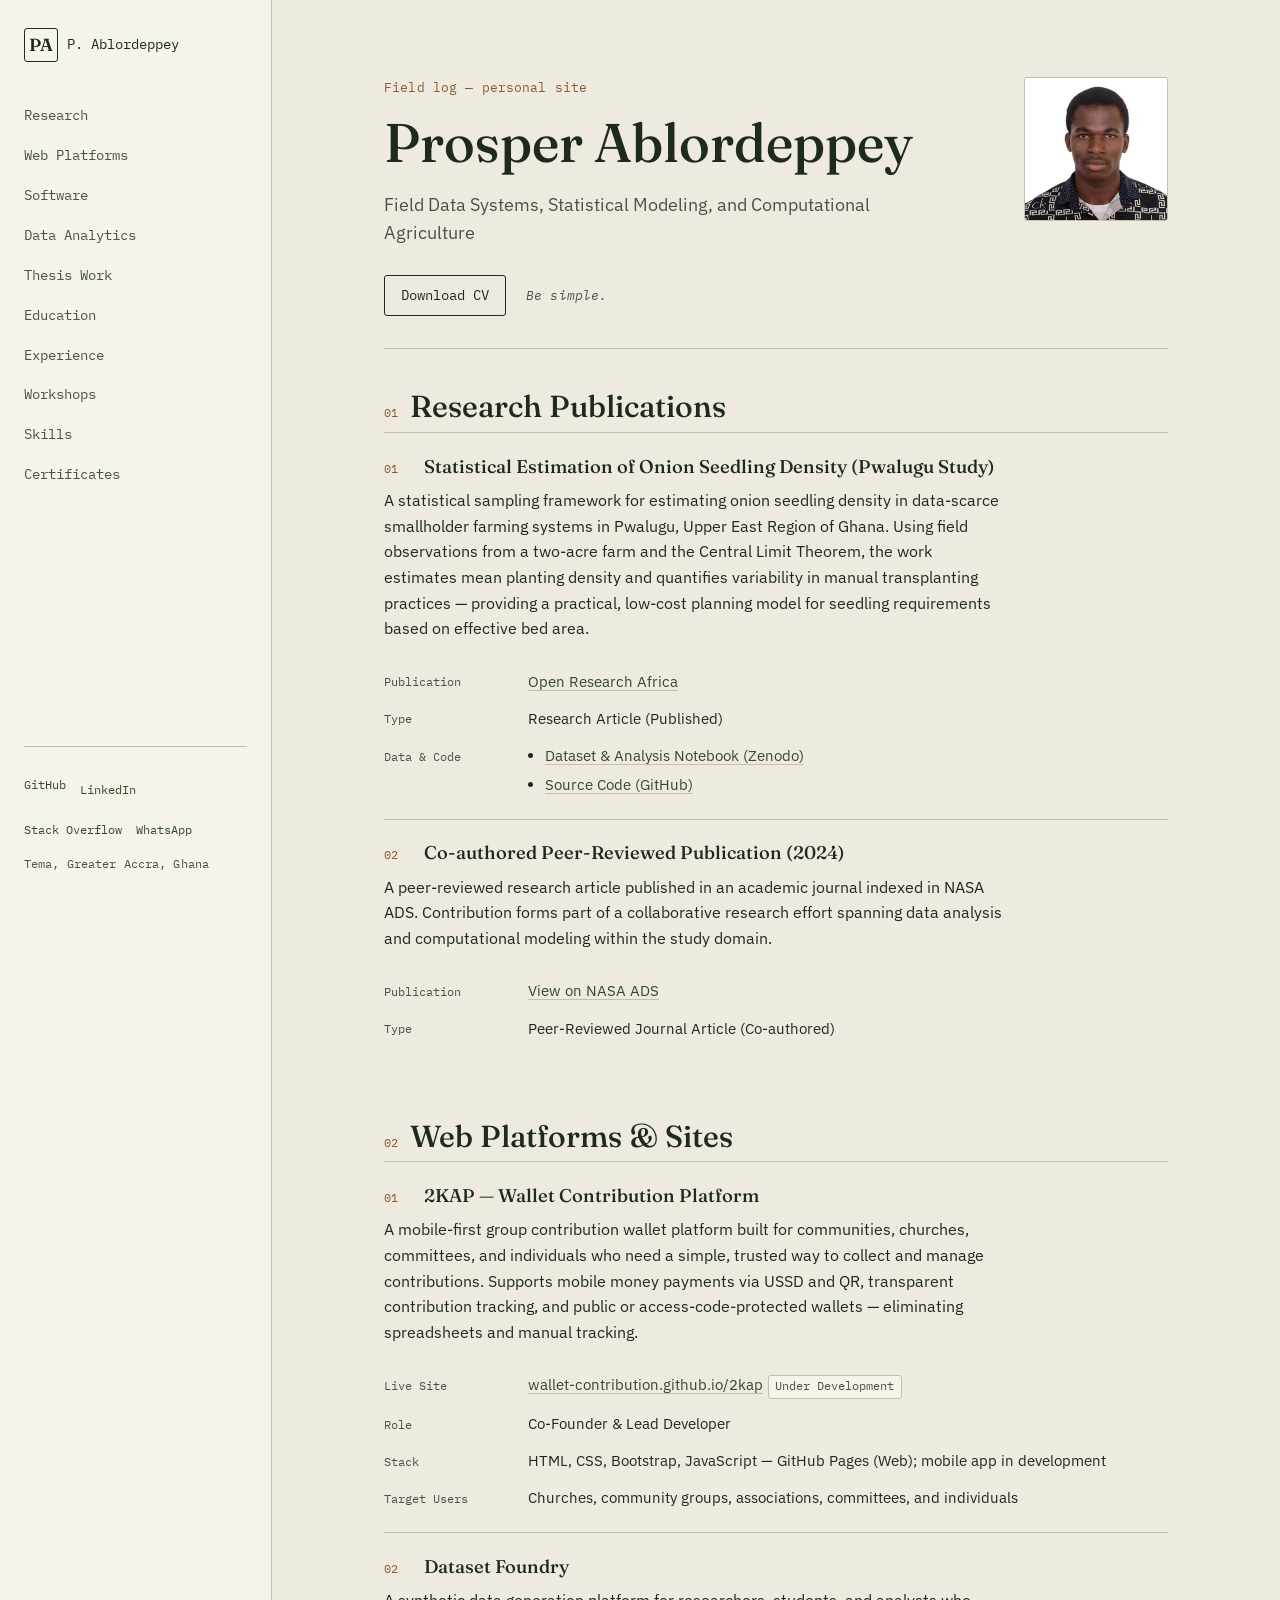
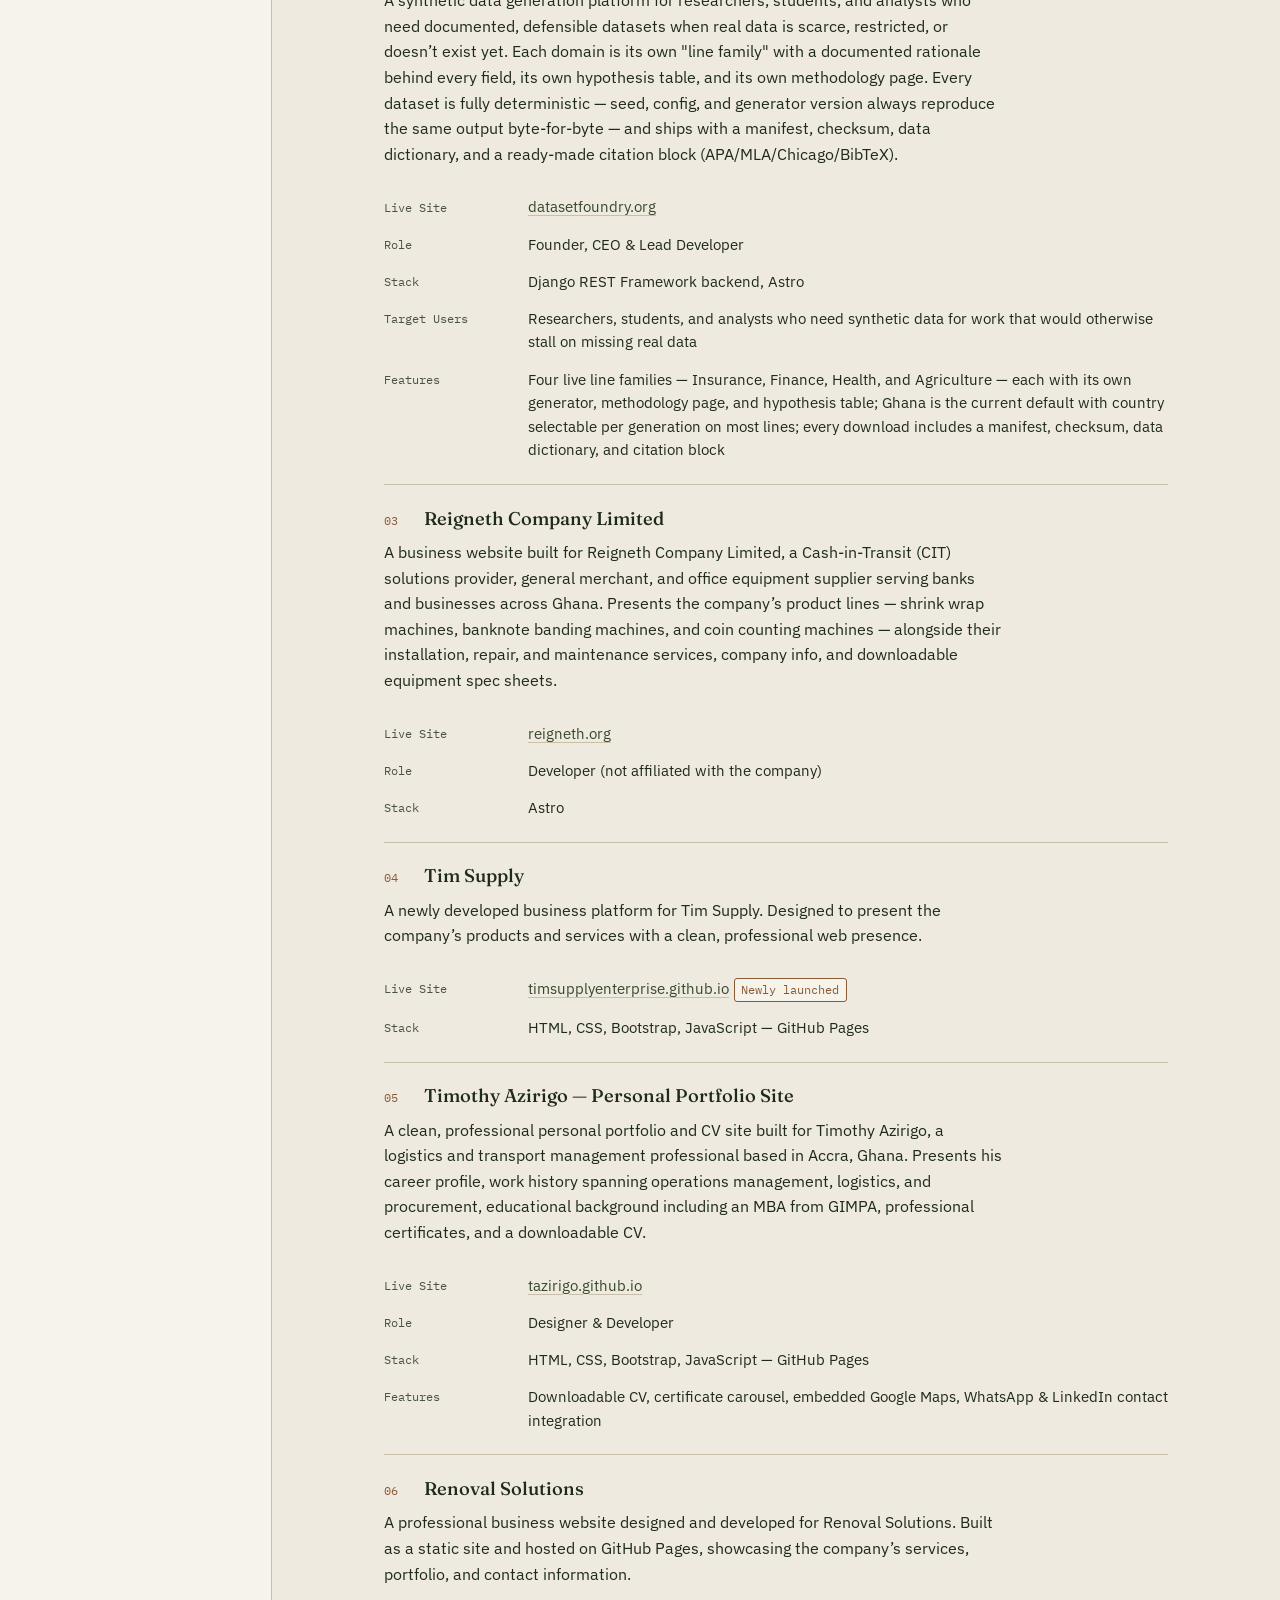
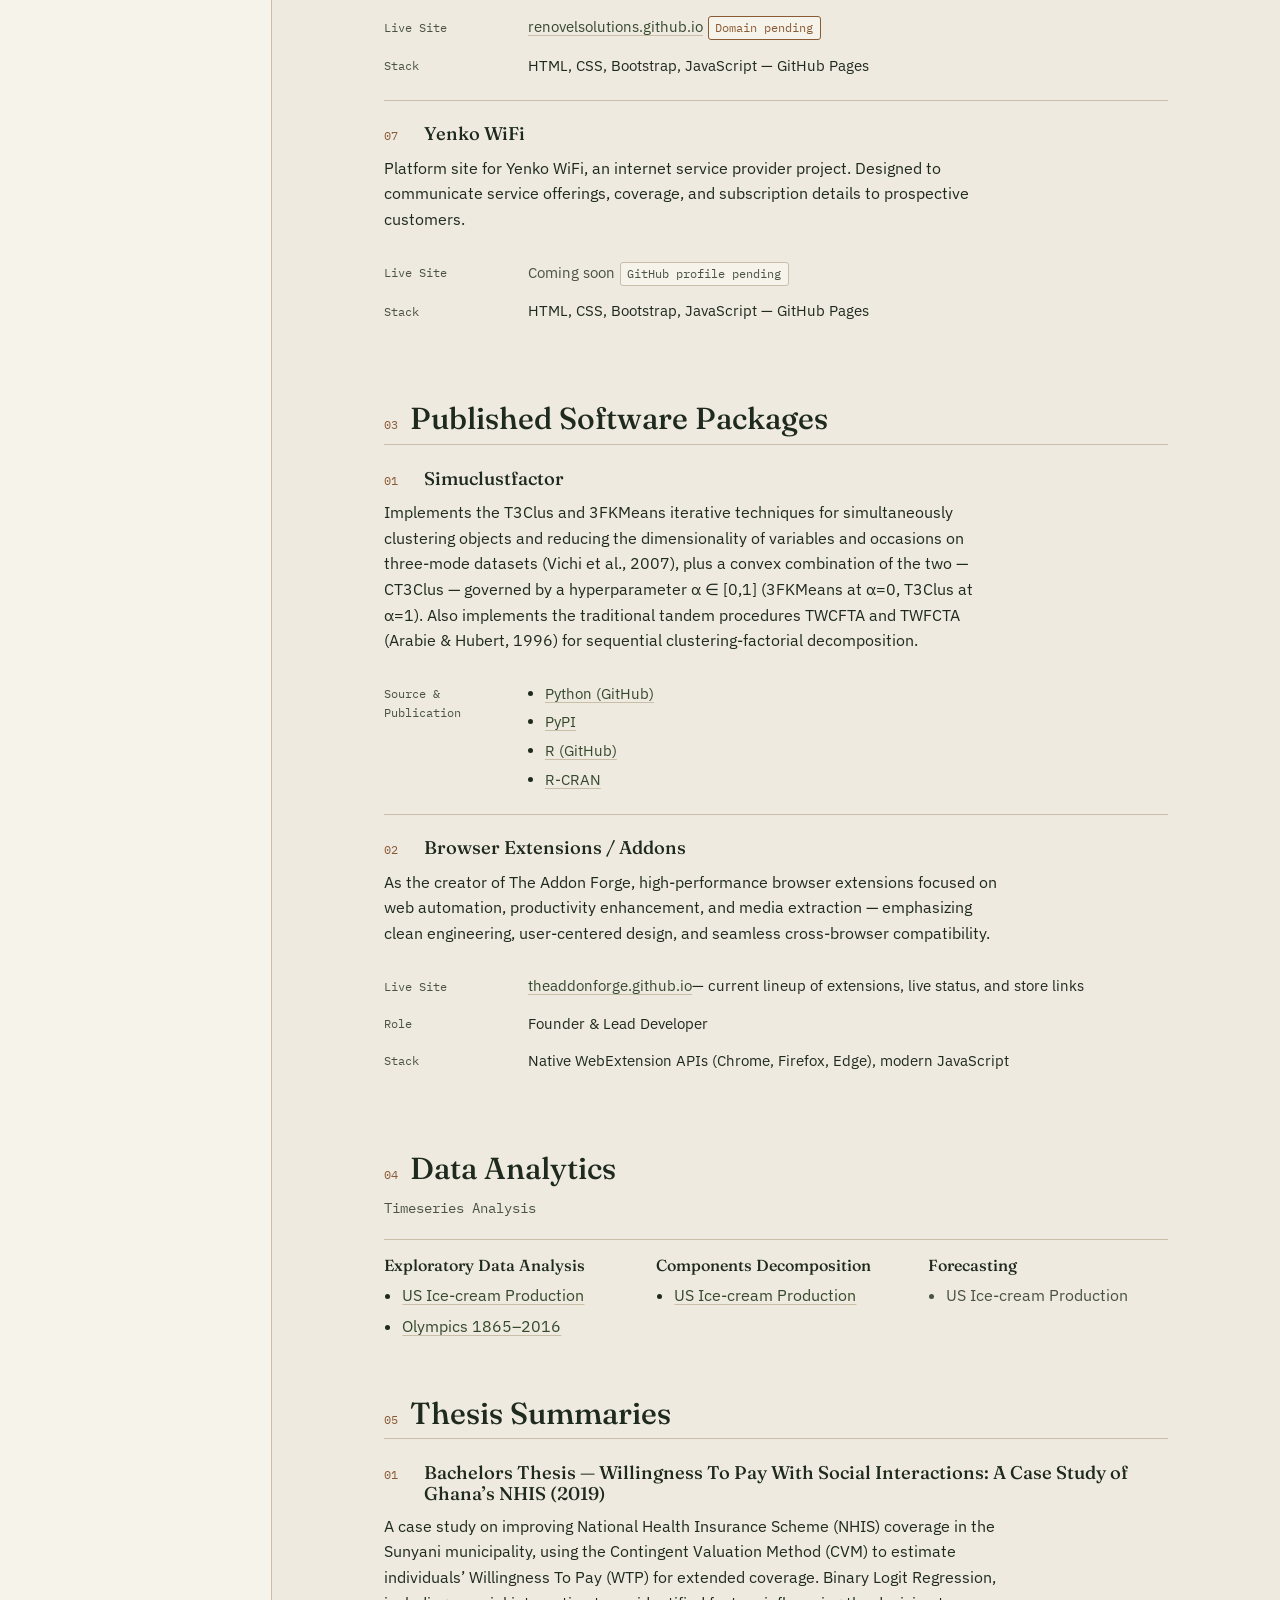
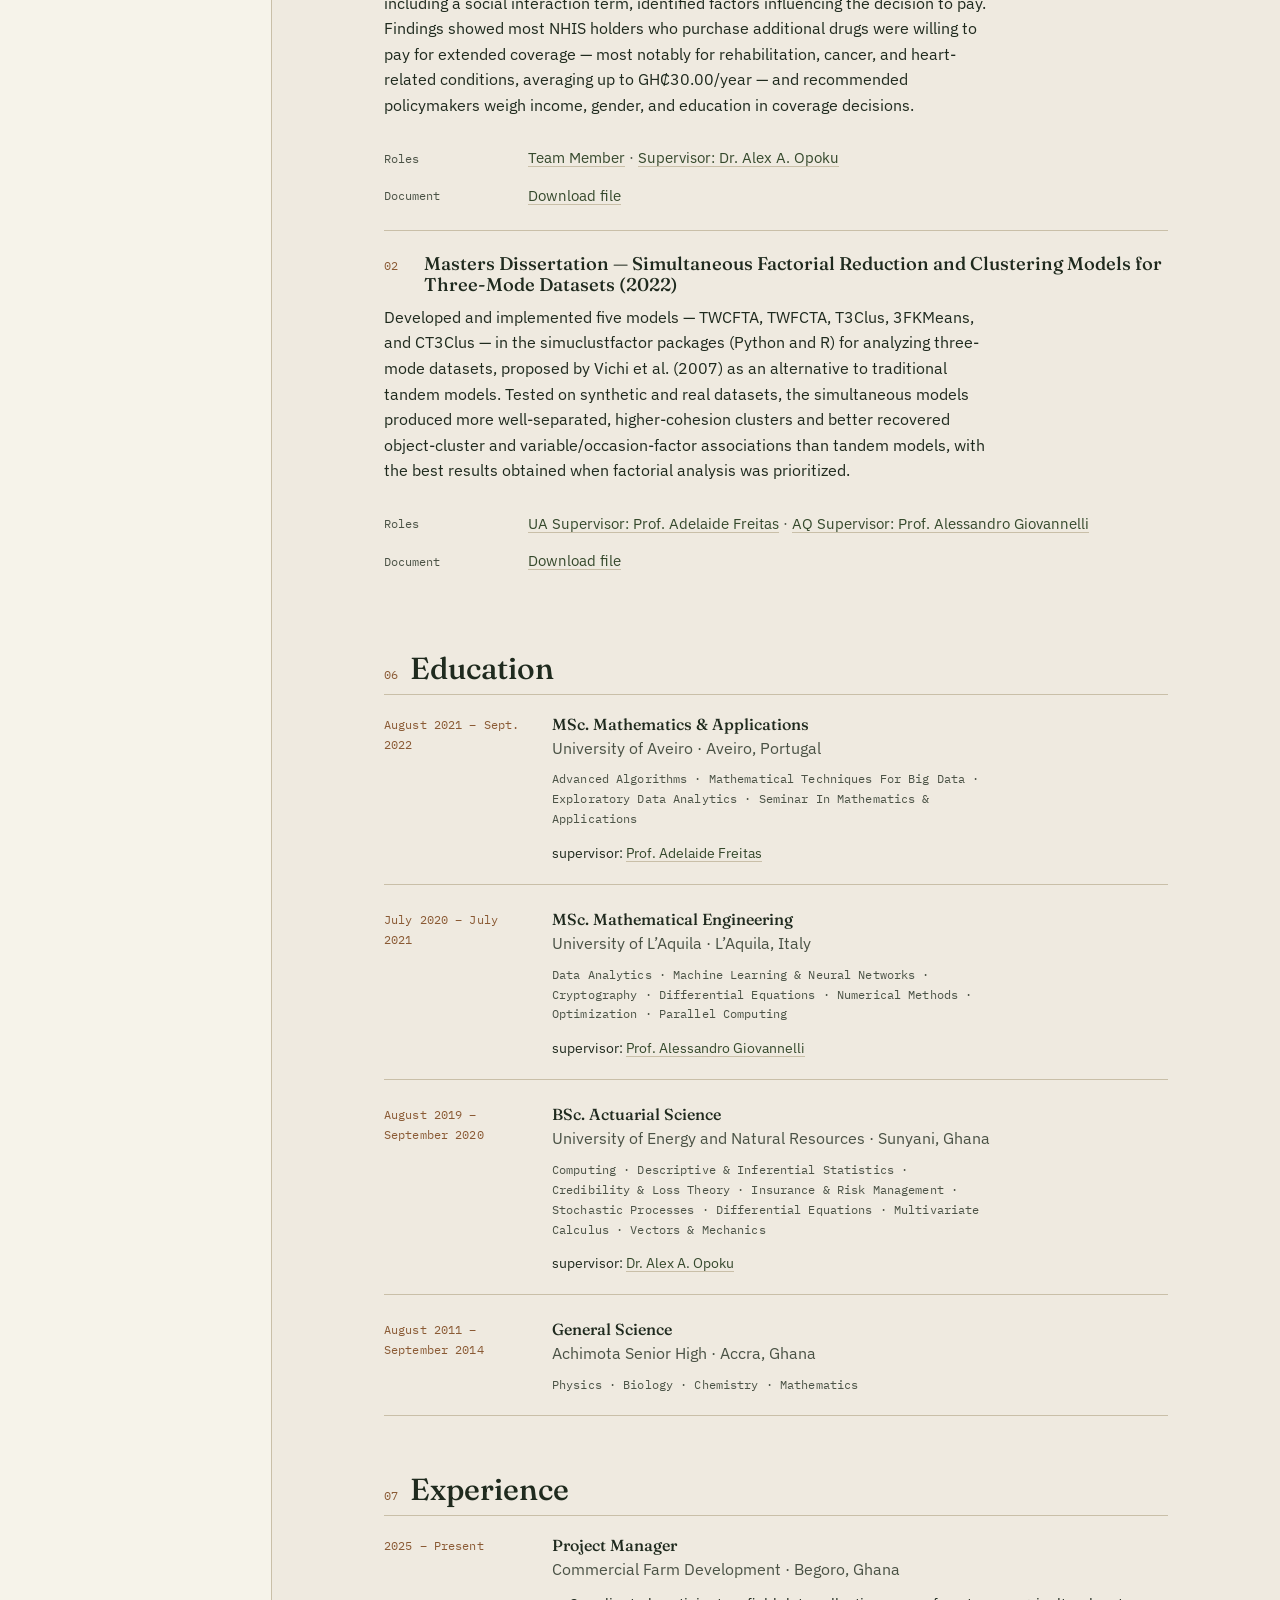
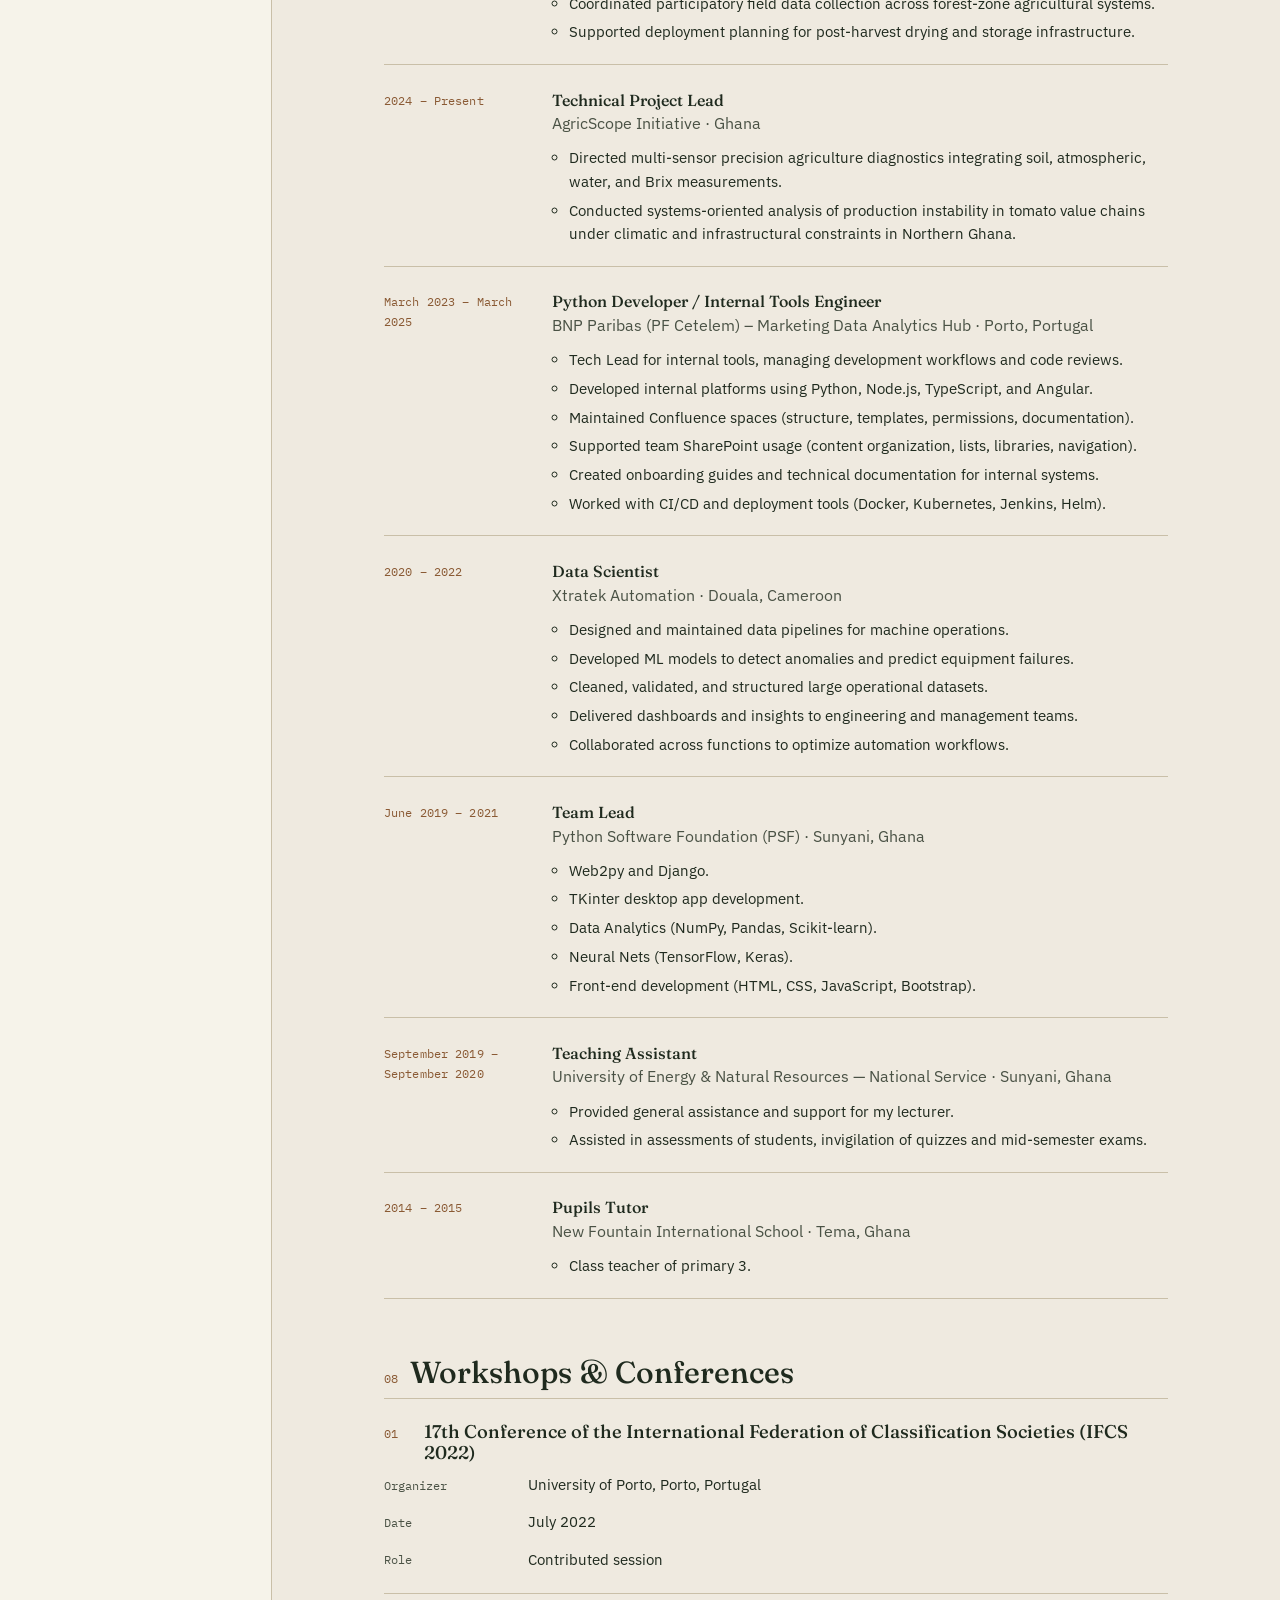
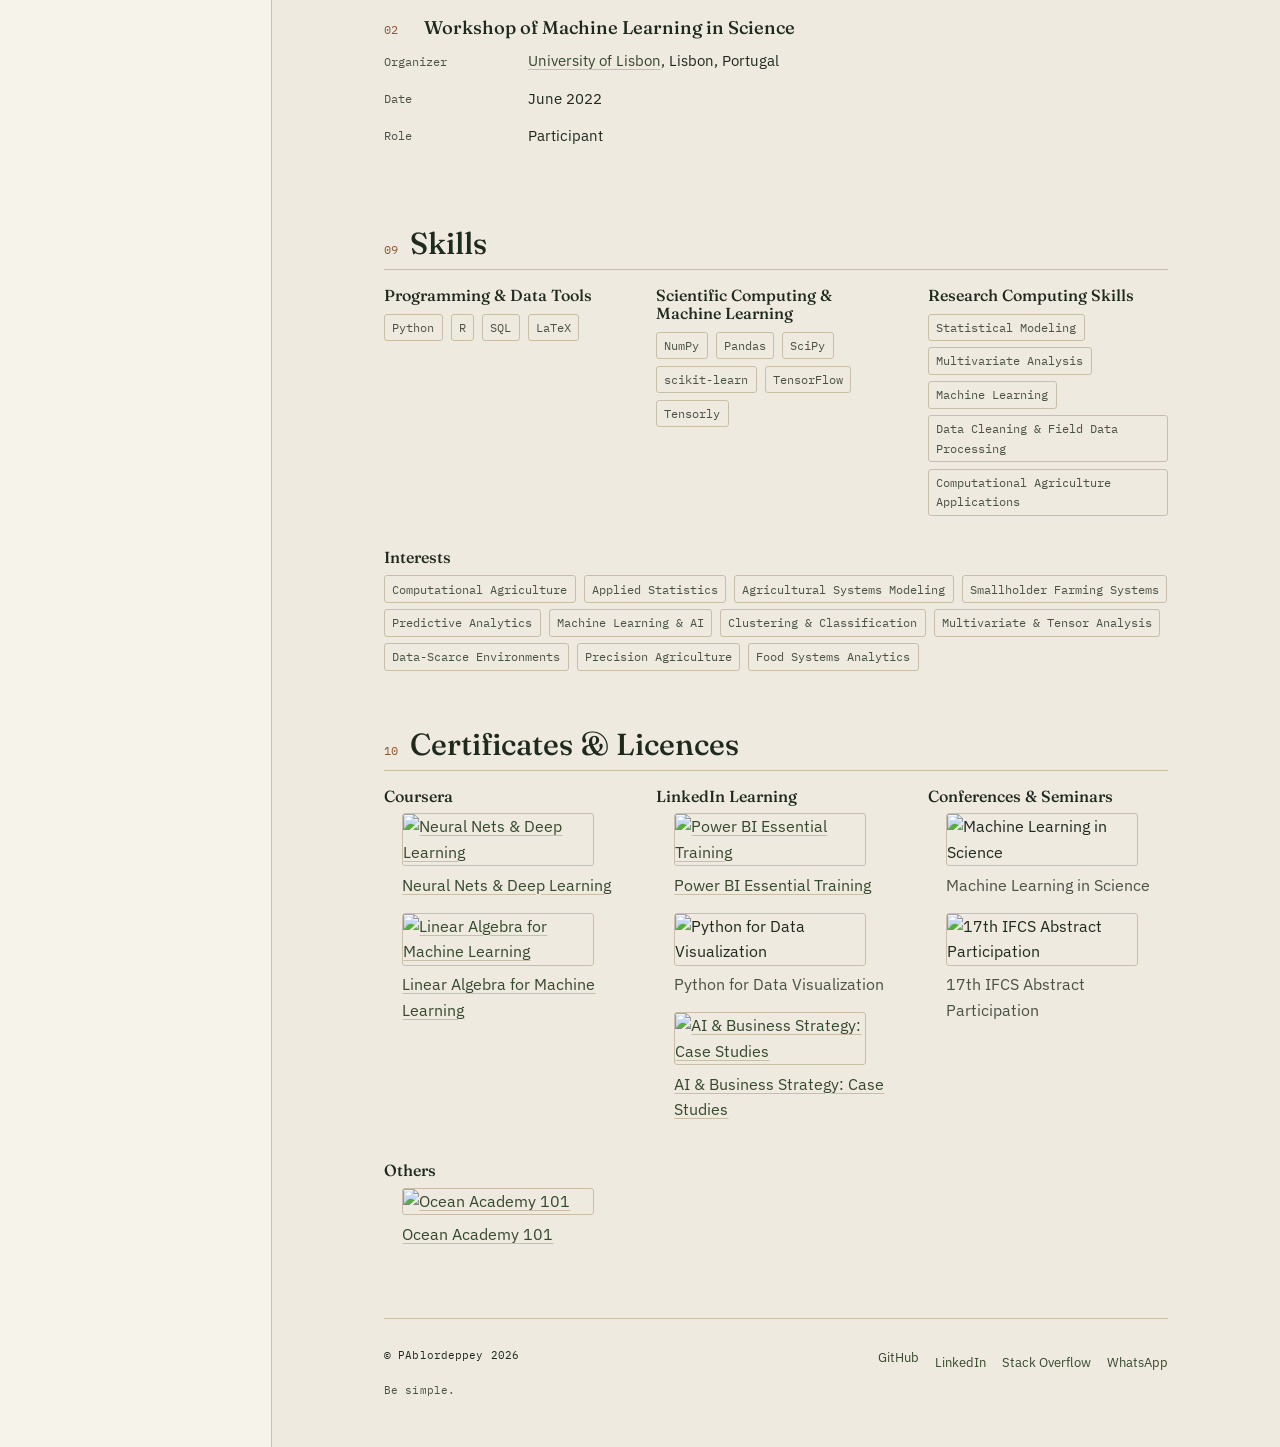
==== commit 3837815a: "Deploying to main from @ prablordeppey/personal-blog-code@478672908a530e2691f6f195f30b52ce8c5de7ad 🚀" ====
--- a/index.html
+++ b/index.html
@@ -10,4 +10,4 @@
         j.src = "https://www.googletagmanager.com/gtm.js?id=" + i + dl;
         f.parentNode.insertBefore(j, f);
       })(window, document, "script", "dataLayer", gtmId);
-    })();</script><!-- End Google Tag Manager --><meta charset="utf-8"><meta name="viewport" content="width=device-width, initial-scale=1"><title>Prosper Ablordeppey — Field Data Systems, Statistical Modeling, and Computational Agriculture</title><meta name="description" content="Prosper Ablordeppey. Field Data Systems, Statistical Modeling, and Computational Agriculture."><meta name="theme-color" content="#efeae0"><meta name="google-site-verification" content="7BHkm_EluMorPndP0sNLq1JnyNYSDUM0aAJx8eoUqjM"><link rel="icon" href="/favicon.svg" type="image/svg+xml"><link rel="icon" href="/favicon.ico" sizes="any"><link rel="icon" type="image/png" sizes="16x16" href="/favicon-16x16.png"><link rel="icon" type="image/png" sizes="32x32" href="/favicon-32x32.png"><link rel="apple-touch-icon" sizes="180x180" href="/apple-touch-icon.png"><link rel="manifest" href="/site.webmanifest"><meta property="og:title" content="Prosper Ablordeppey — Field Data Systems, Statistical Modeling, and Computational Agriculture"><meta property="og:description" content="Prosper Ablordeppey. Field Data Systems, Statistical Modeling, and Computational Agriculture."><meta property="og:type" content="website"><meta property="og:url" content="https://prablordeppey.github.io/"><meta property="og:image" content="https://prablordeppey.github.io/og-image.jpg"><meta name="twitter:card" content="summary"><meta name="twitter:title" content="Prosper Ablordeppey — Field Data Systems, Statistical Modeling, and Computational Agriculture"><meta name="twitter:description" content="Prosper Ablordeppey. Field Data Systems, Statistical Modeling, and Computational Agriculture."><meta name="twitter:image" content="https://prablordeppey.github.io/og-image.jpg"><link rel="stylesheet" href="/assets/index.CDpHoXvE.css"></head><body><!-- Google Tag Manager (noscript) --><noscript><iframe src="https://www.googletagmanager.com/ns.html?id=GTM-KV8M3S7N" height="0" width="0" style="display:none;visibility:hidden" title="gtm"></iframe></noscript><!-- End Google Tag Manager (noscript) --><div class="app-shell" data-astro-cid-lcdefpme><header class="sidebar" data-astro-cid-wv7whodv><div class="sidebar-inner" data-astro-cid-wv7whodv><a href="#page-top" class="brand" data-astro-cid-wv7whodv><span class="brand-mark" data-astro-cid-wv7whodv>PA</span><span class="brand-name" data-astro-cid-wv7whodv>P. Ablordeppey</span></a><button class="nav-toggle" id="nav-toggle" aria-expanded="false" aria-controls="primary-nav" data-astro-cid-wv7whodv><span data-astro-cid-wv7whodv>Index</span></button><nav id="primary-nav" class="primary-nav" data-astro-cid-wv7whodv><ol data-astro-cid-wv7whodv><li data-astro-cid-wv7whodv><a href="#research" data-astro-cid-wv7whodv>Research</a></li><li data-astro-cid-wv7whodv><a href="#platforms" data-astro-cid-wv7whodv>Web Platforms</a></li><li data-astro-cid-wv7whodv><a href="#software" data-astro-cid-wv7whodv>Software</a></li><li data-astro-cid-wv7whodv><a href="#analytics" data-astro-cid-wv7whodv>Data Analytics</a></li><li data-astro-cid-wv7whodv><a href="#thesis" data-astro-cid-wv7whodv>Thesis Work</a></li><li data-astro-cid-wv7whodv><a href="#education" data-astro-cid-wv7whodv>Education</a></li><li data-astro-cid-wv7whodv><a href="#experience" data-astro-cid-wv7whodv>Experience</a></li><li data-astro-cid-wv7whodv><a href="#workshops" data-astro-cid-wv7whodv>Workshops</a></li><li data-astro-cid-wv7whodv><a href="#skills" data-astro-cid-wv7whodv>Skills</a></li><li data-astro-cid-wv7whodv><a href="#certificates" data-astro-cid-wv7whodv>Certificates</a></li></ol></nav><div class="sidebar-footer" data-astro-cid-wv7whodv><ul class="social" data-astro-cid-wv7whodv><li data-astro-cid-wv7whodv><a href="https://github.com/prablordeppey" target="_blank" rel="noopener" data-astro-cid-wv7whodv>GitHub</a></li><li data-astro-cid-wv7whodv><a href="https://www.linkedin.com/in/prosper-ablordeppey-67665aa5/" target="_blank" rel="noopener" data-astro-cid-wv7whodv>LinkedIn</a></li><li data-astro-cid-wv7whodv><a href="https://stackoverflow.com/users/11210111/prosper-ablordeppey" target="_blank" rel="noopener" data-astro-cid-wv7whodv>Stack Overflow</a></li><li data-astro-cid-wv7whodv><a href="https://wa.me/+233539419091" target="_blank" rel="noopener" data-astro-cid-wv7whodv>WhatsApp</a></li></ul><p class="mono text-muted location" data-astro-cid-wv7whodv>Tema, Greater Accra, Ghana</p></div></div></header><script type="module">var e=document.getElementById(`nav-toggle`),t=document.getElementById(`primary-nav`);e?.addEventListener(`click`,()=>{let n=t?.classList.toggle(`is-open`);e.setAttribute(`aria-expanded`,String(!!n))}),t?.querySelectorAll(`a`).forEach(n=>n.addEventListener(`click`,()=>{t.classList.remove(`is-open`),e?.setAttribute(`aria-expanded`,`false`)}));</script><main class="container main-col" data-astro-cid-lcdefpme><section class="hero" id="page-top" data-astro-cid-ge2uvauf><div class="hero-grid" data-astro-cid-ge2uvauf><div class="hero-text" data-astro-cid-ge2uvauf><p class="mono eyebrow" data-astro-cid-ge2uvauf>Field log &mdash; personal site</p><h1 data-astro-cid-ge2uvauf>Prosper Ablordeppey</h1><p class="focus" data-astro-cid-ge2uvauf>Field Data Systems, Statistical Modeling, and Computational Agriculture</p><div class="actions" data-astro-cid-ge2uvauf><a class="cv-link field-link" href="https://drive.google.com/uc?export=download&amp;id=1WwoaH9Ak0-WmSzQY9qbgHMac2cAoS9MD" target="_blank" rel="noopener" data-astro-cid-ge2uvauf>Download CV</a><span class="text-muted mono slogan" data-astro-cid-ge2uvauf>Be simple.</span></div></div><img src="/assets/profile.B7cVstbI_ZJTGvC.webp" alt="Prosper Ablordeppey" loading="eager" data-astro-cid-ge2uvauf="true" decoding="async" width="280" height="280" class="portrait"></div></section><section id="research" class="section"><div class="section-heading" data-astro-cid-ypavld2q><span class="mono tab-tag" data-astro-cid-ypavld2q>01</span><h2 data-astro-cid-ypavld2q>Research Publications</h2></div><article class="entry" data-astro-cid-tv6zbfoc><header class="entry-head" data-astro-cid-tv6zbfoc><span class="ledger-no" data-astro-cid-tv6zbfoc>01</span><h3 class="entry-title" data-astro-cid-tv6zbfoc>Statistical Estimation of Onion Seedling Density (Pwalugu Study)</h3></header><div class="entry-body" data-astro-cid-tv6zbfoc><p>A statistical sampling framework for estimating onion seedling density in data-scarce smallholder farming systems in Pwalugu, Upper East Region of Ghana. Using field observations from a two-acre farm and the Central Limit Theorem, the work estimates mean planting density and quantifies variability in manual transplanting practices — providing a practical, low-cost planning model for seedling requirements based on effective bed area.</p><div class="meta-row"><span class="meta-label">Publication</span><a href="https://openresearchafrica.org/articles/9-69" target="_blank" rel="noopener">Open Research Africa</a></div><div class="meta-row"><span class="meta-label">Type</span><span>Research Article (Published)</span></div><div class="meta-row"><span class="meta-label">Data &amp; Code</span><ul><li><a href="https://doi.org/10.5281/zenodo.19602714" target="_blank" rel="noopener">Dataset &amp; Analysis Notebook (Zenodo)</a></li><li><a href="https://github.com/Ablordeppey-Research-Lab/agric-scope-onion-pwalugu/tree/v1.0.0" target="_blank" rel="noopener">Source Code (GitHub)</a></li></ul></div></div></article><article class="entry" data-astro-cid-tv6zbfoc><header class="entry-head" data-astro-cid-tv6zbfoc><span class="ledger-no" data-astro-cid-tv6zbfoc>02</span><h3 class="entry-title" data-astro-cid-tv6zbfoc>Co-authored Peer-Reviewed Publication (2024)</h3></header><div class="entry-body" data-astro-cid-tv6zbfoc><p>A peer-reviewed research article published in an academic journal indexed in NASA ADS. Contribution forms part of a collaborative research effort spanning data analysis and computational modeling within the study domain.</p><div class="meta-row"><span class="meta-label">Publication</span><a href="https://ui.adsabs.harvard.edu/abs/2024AIPA...14h5117A/abstract" target="_blank" rel="noopener">View on NASA ADS</a></div><div class="meta-row"><span class="meta-label">Type</span><span>Peer-Reviewed Journal Article (Co-authored)</span></div></div></article></section><section id="platforms" class="section"><div class="section-heading" data-astro-cid-ypavld2q><span class="mono tab-tag" data-astro-cid-ypavld2q>02</span><h2 data-astro-cid-ypavld2q>Web Platforms &amp; Sites</h2></div><article class="entry" data-astro-cid-tv6zbfoc><header class="entry-head" data-astro-cid-tv6zbfoc><span class="ledger-no" data-astro-cid-tv6zbfoc>01</span><h3 class="entry-title" data-astro-cid-tv6zbfoc>2KAP — Wallet Contribution Platform</h3></header><div class="entry-body" data-astro-cid-tv6zbfoc><p>A mobile-first group contribution wallet platform built for communities, churches, committees, and individuals who need a simple, trusted way to collect and manage contributions. Supports mobile money payments via USSD and QR, transparent contribution tracking, and public or access-code-protected wallets — eliminating spreadsheets and manual tracking.</p><div class="meta-row"><span class="meta-label">Live Site</span><span class="field-link"><a href="https://wallet-contribution.github.io/2kap/" target="_blank" rel="noopener">wallet-contribution.github.io/2kap</a><span class="badge" data-tone="muted">Under Development</span></span></div><div class="meta-row"><span class="meta-label">Role</span><span>Co-Founder &amp; Lead Developer</span></div><div class="meta-row"><span class="meta-label">Stack</span><span>HTML, CSS, Bootstrap, JavaScript — GitHub Pages (Web); mobile app in development</span></div><div class="meta-row"><span class="meta-label">Target Users</span><span>Churches, community groups, associations, committees, and individuals</span></div></div></article><article class="entry" data-astro-cid-tv6zbfoc><header class="entry-head" data-astro-cid-tv6zbfoc><span class="ledger-no" data-astro-cid-tv6zbfoc>02</span><h3 class="entry-title" data-astro-cid-tv6zbfoc>Dataset Foundry</h3></header><div class="entry-body" data-astro-cid-tv6zbfoc><p>A synthetic data generation platform for researchers, students, and analysts who need documented, defensible datasets when real data is scarce, restricted, or doesn’t exist yet. Each domain is its own &quot;line family&quot; with a documented rationale behind every field, its own hypothesis table, and its own methodology page. Every dataset is fully deterministic — seed, config, and generator version always reproduce the same output byte-for-byte — and ships with a manifest, checksum, data dictionary, and a ready-made citation block (APA/MLA/Chicago/BibTeX).</p><div class="meta-row"><span class="meta-label">Live Site</span><span class="field-link"><a href="https://datasetfoundry.org/" target="_blank" rel="noopener">datasetfoundry.org</a></span></div><div class="meta-row"><span class="meta-label">Role</span><span>Founder, CEO &amp; Lead Developer</span></div><div class="meta-row"><span class="meta-label">Stack</span><span>Django REST Framework backend, Astro &amp; TypeScript frontend — frontend deployed via GitHub Pages</span></div><div class="meta-row"><span class="meta-label">Target Users</span><span>Researchers, students, and analysts who need synthetic data for work that would otherwise stall on missing real data</span></div><div class="meta-row"><span class="meta-label">Features</span><span>Four live line families — Insurance, Finance, Health, and Agriculture — each with its own generator, methodology page, and hypothesis table; Ghana is the current default with country selectable per generation on most lines; every download includes a manifest, checksum, data dictionary, and citation block</span></div></div></article><article class="entry" data-astro-cid-tv6zbfoc><header class="entry-head" data-astro-cid-tv6zbfoc><span class="ledger-no" data-astro-cid-tv6zbfoc>03</span><h3 class="entry-title" data-astro-cid-tv6zbfoc>Reigneth Company Limited</h3></header><div class="entry-body" data-astro-cid-tv6zbfoc><p>A business website built for Reigneth Company Limited, a Cash-in-Transit (CIT) solutions provider, general merchant, and office equipment supplier serving banks and businesses across Ghana. Presents the company’s product lines — shrink wrap machines, banknote banding machines, and coin counting machines — alongside their installation, repair, and maintenance services, company info, and downloadable equipment spec sheets.</p><div class="meta-row"><span class="meta-label">Live Site</span><span class="field-link"><a href="https://reigneth.org" target="_blank" rel="noopener">reigneth.org</a></span></div><div class="meta-row"><span class="meta-label">Role</span><span>Developer (not affiliated with the company)</span></div><div class="meta-row"><span class="meta-label">Stack</span><span>Astro — custom domain</span></div></div></article><article class="entry" data-astro-cid-tv6zbfoc><header class="entry-head" data-astro-cid-tv6zbfoc><span class="ledger-no" data-astro-cid-tv6zbfoc>04</span><h3 class="entry-title" data-astro-cid-tv6zbfoc>Tim Supply</h3></header><div class="entry-body" data-astro-cid-tv6zbfoc><p>A newly developed business platform for Tim Supply. Designed to present the company’s products and services with a clean, professional web presence.</p><div class="meta-row"><span class="meta-label">Live Site</span><span class="field-link"><a href="https://timsupplyenterprise.github.io" target="_blank" rel="noopener">timsupplyenterprise.github.io</a><span class="badge" data-tone="pending">Newly launched</span></span></div><div class="meta-row"><span class="meta-label">Stack</span><span>HTML, CSS, Bootstrap, JavaScript — GitHub Pages</span></div></div></article><article class="entry" data-astro-cid-tv6zbfoc><header class="entry-head" data-astro-cid-tv6zbfoc><span class="ledger-no" data-astro-cid-tv6zbfoc>05</span><h3 class="entry-title" data-astro-cid-tv6zbfoc>Timothy Azirigo — Personal Portfolio Site</h3></header><div class="entry-body" data-astro-cid-tv6zbfoc><p>A clean, professional personal portfolio and CV site built for Timothy Azirigo, a logistics and transport management professional based in Accra, Ghana. Presents his career profile, work history spanning operations management, logistics, and procurement, educational background including an MBA from GIMPA, professional certificates, and a downloadable CV.</p><div class="meta-row"><span class="meta-label">Live Site</span><span class="field-link"><a href="https://tazirigo.github.io/" target="_blank" rel="noopener">tazirigo.github.io</a></span></div><div class="meta-row"><span class="meta-label">Role</span><span>Designer &amp; Developer</span></div><div class="meta-row"><span class="meta-label">Stack</span><span>HTML, CSS, Bootstrap, JavaScript — GitHub Pages</span></div><div class="meta-row"><span class="meta-label">Features</span><span>Downloadable CV, certificate carousel, embedded Google Maps, WhatsApp &amp; LinkedIn contact integration</span></div></div></article><article class="entry" data-astro-cid-tv6zbfoc><header class="entry-head" data-astro-cid-tv6zbfoc><span class="ledger-no" data-astro-cid-tv6zbfoc>06</span><h3 class="entry-title" data-astro-cid-tv6zbfoc>Renoval Solutions</h3></header><div class="entry-body" data-astro-cid-tv6zbfoc><p>A professional business website designed and developed for Renoval Solutions. Built as a static site and hosted on GitHub Pages, showcasing the company’s services, portfolio, and contact information.</p><div class="meta-row"><span class="meta-label">Live Site</span><span class="field-link"><a href="https://renovelsolutions.github.io" target="_blank" rel="noopener">renovelsolutions.github.io</a><span class="badge" data-tone="pending">Domain pending</span></span></div><div class="meta-row"><span class="meta-label">Stack</span><span>HTML, CSS, Bootstrap, JavaScript — GitHub Pages</span></div></div></article><article class="entry" data-astro-cid-tv6zbfoc><header class="entry-head" data-astro-cid-tv6zbfoc><span class="ledger-no" data-astro-cid-tv6zbfoc>07</span><h3 class="entry-title" data-astro-cid-tv6zbfoc>Yenko WiFi</h3></header><div class="entry-body" data-astro-cid-tv6zbfoc><p>Platform site for Yenko WiFi, an internet service provider project. Designed to communicate service offerings, coverage, and subscription details to prospective customers.</p><div class="meta-row"><span class="meta-label">Live Site</span><span class="field-link"><span class="text-muted">Coming soon</span><span class="badge" data-tone="muted">GitHub profile pending</span></span></div><div class="meta-row"><span class="meta-label">Stack</span><span>HTML, CSS, Bootstrap, JavaScript — GitHub Pages</span></div></div></article></section><section id="software" class="section"><div class="section-heading" data-astro-cid-ypavld2q><span class="mono tab-tag" data-astro-cid-ypavld2q>03</span><h2 data-astro-cid-ypavld2q>Published Software Packages</h2></div><article class="entry" data-astro-cid-tv6zbfoc><header class="entry-head" data-astro-cid-tv6zbfoc><span class="ledger-no" data-astro-cid-tv6zbfoc>01</span><h3 class="entry-title" data-astro-cid-tv6zbfoc>Simuclustfactor</h3></header><div class="entry-body" data-astro-cid-tv6zbfoc><p>Implements the T3Clus and 3FKMeans iterative techniques for simultaneously clustering objects and reducing the dimensionality of variables and occasions on three-mode datasets (Vichi et al., 2007), plus a convex combination of the two — CT3Clus — governed by a hyperparameter α ∈ [0,1] (3FKMeans at α=0, T3Clus at α=1). Also implements the traditional tandem procedures TWCFTA and TWFCTA (Arabie &amp; Hubert, 1996) for sequential clustering-factorial decomposition.</p><div class="meta-row"><span class="meta-label">Source &amp; Publication</span><ul><li><a href="https://github.com/prablordeppey/simuclustfactor-python" target="_blank" rel="noopener">Python (GitHub)</a></li><li><a href="https://pypi.org/project/simuclustfactor/" target="_blank" rel="noopener">PyPI</a></li><li><a href="https://github.com/prablordeppey/simuclustfactor-r" target="_blank" rel="noopener">R (GitHub)</a></li><li><a href="https://cran.r-project.org/web/packages/simuclustfactor/index.html" target="_blank" rel="noopener">R-CRAN</a></li></ul></div></div></article><article class="entry" data-astro-cid-tv6zbfoc><header class="entry-head" data-astro-cid-tv6zbfoc><span class="ledger-no" data-astro-cid-tv6zbfoc>02</span><h3 class="entry-title" data-astro-cid-tv6zbfoc>Browser Extensions / Addons</h3></header><div class="entry-body" data-astro-cid-tv6zbfoc><p>As the creator of The Addon Forge, high-performance browser extensions focused on web automation, productivity enhancement, and media extraction — emphasizing clean engineering, user-centered design, and seamless cross-browser compatibility.</p><div class="meta-row"><span class="meta-label">Live Site</span><span><a href="https://theaddonforge.github.io/" target="_blank" rel="noopener">theaddonforge.github.io</a>&mdash; current lineup of extensions, live status, and store links</span></div><div class="meta-row"><span class="meta-label">Role</span><span>Founder &amp; Lead Developer</span></div><div class="meta-row"><span class="meta-label">Stack</span><span>Native WebExtension APIs (Chrome, Firefox, Edge), modern JavaScript</span></div></div></article></section><section id="analytics" class="section" data-astro-cid-svl6e4hg><div class="section-heading" data-astro-cid-ypavld2q><span class="mono tab-tag" data-astro-cid-ypavld2q>04</span><h2 data-astro-cid-ypavld2q>Data Analytics</h2></div><p class="text-muted subhead" data-astro-cid-svl6e4hg>Timeseries Analysis</p><div class="analytics-grid" data-astro-cid-svl6e4hg><div class="analytics-group" data-astro-cid-svl6e4hg><h4 data-astro-cid-svl6e4hg>Exploratory Data Analysis</h4><ul data-astro-cid-svl6e4hg><li data-astro-cid-svl6e4hg><a href="https://www.kaggle.com/prosperablordeppey/us-icecream-production-eda" target="_blank" rel="noopener" data-astro-cid-svl6e4hg>US Ice-cream Production</a></li><li data-astro-cid-svl6e4hg><a href="https://www.kaggle.com/prosperablordeppey/olympics-data-analytics" target="_blank" rel="noopener" data-astro-cid-svl6e4hg>Olympics 1865–2016</a></li></ul></div><div class="analytics-group" data-astro-cid-svl6e4hg><h4 data-astro-cid-svl6e4hg>Components Decomposition</h4><ul data-astro-cid-svl6e4hg><li data-astro-cid-svl6e4hg><a href="https://www.kaggle.com/code/prosperablordeppey/us-icecream-decomposition" target="_blank" rel="noopener" data-astro-cid-svl6e4hg>US Ice-cream Production</a></li></ul></div><div class="analytics-group" data-astro-cid-svl6e4hg><h4 data-astro-cid-svl6e4hg>Forecasting</h4><ul data-astro-cid-svl6e4hg><li class="text-muted" data-astro-cid-svl6e4hg>US Ice-cream Production</li></ul></div></div></section><section id="thesis" class="section"><div class="section-heading" data-astro-cid-ypavld2q><span class="mono tab-tag" data-astro-cid-ypavld2q>05</span><h2 data-astro-cid-ypavld2q>Thesis Summaries</h2></div><article class="entry" data-astro-cid-tv6zbfoc><header class="entry-head" data-astro-cid-tv6zbfoc><span class="ledger-no" data-astro-cid-tv6zbfoc>01</span><h3 class="entry-title" data-astro-cid-tv6zbfoc>Bachelors Thesis — Willingness To Pay With Social Interactions: A Case Study of Ghana’s NHIS (2019)</h3></header><div class="entry-body" data-astro-cid-tv6zbfoc><p>A case study on improving National Health Insurance Scheme (NHIS) coverage in the Sunyani municipality, using the Contingent Valuation Method (CVM) to estimate individuals’ Willingness To Pay (WTP) for extended coverage. Binary Logit Regression, including a social interaction term, identified factors influencing the decision to pay. Findings showed most NHIS holders who purchase additional drugs were willing to pay for extended coverage — most notably for rehabilitation, cancer, and heart-related conditions, averaging up to GH₵30.00/year — and recommended policymakers weigh income, gender, and education in coverage decisions.</p><div class="meta-row"><span class="meta-label">Roles</span><span class="role-links"><a href="https://www.linkedin.com/in/sarah-yeboah-manu/?originalSubdomain=uk" target="_blank" rel="noopener">Team Member</a><span class="text-muted"> · </span><a href="https://uenr.edu.gh/staff/alex-akwasi-opoku/" target="_blank" rel="noopener">Supervisor: Dr. Alex A. Opoku</a></span></div><div class="meta-row"><span class="meta-label">Document</span><a href="https://drive.google.com/uc?export=download&amp;id=1_JjvE6nDgbajILoT9UfdbUGPGIIoNYSP" target="_blank" rel="noopener">Download file</a></div></div></article><article class="entry" data-astro-cid-tv6zbfoc><header class="entry-head" data-astro-cid-tv6zbfoc><span class="ledger-no" data-astro-cid-tv6zbfoc>02</span><h3 class="entry-title" data-astro-cid-tv6zbfoc>Masters Dissertation — Simultaneous Factorial Reduction and Clustering Models for Three-Mode Datasets (2022)</h3></header><div class="entry-body" data-astro-cid-tv6zbfoc><p>Developed and implemented five models — TWCFTA, TWFCTA, T3Clus, 3FKMeans, and CT3Clus — in the simuclustfactor packages (Python and R) for analyzing three-mode datasets, proposed by Vichi et al. (2007) as an alternative to traditional tandem models. Tested on synthetic and real datasets, the simultaneous models produced more well-separated, higher-cohesion clusters and better recovered object-cluster and variable/occasion-factor associations than tandem models, with the best results obtained when factorial analysis was prioritized.</p><div class="meta-row"><span class="meta-label">Roles</span><span class="role-links"><a href="https://www.ua.pt/pt/p/10310341" target="_blank" rel="noopener">UA Supervisor: Prof. Adelaide Freitas</a><span class="text-muted"> · </span><a href="https://www.disim.univaq.it/AlessandroGiovannelli" target="_blank" rel="noopener">AQ Supervisor: Prof. Alessandro Giovannelli</a></span></div><div class="meta-row"><span class="meta-label">Document</span><a href="https://drive.google.com/uc?export=download&amp;id=1eJhpOVfNRimNqyYsYhewI2EMTD7rLQPf" target="_blank" rel="noopener">Download file</a></div></div></article></section><section id="education" class="section" data-astro-cid-i3ohiszi><div class="section-heading" data-astro-cid-ypavld2q><span class="mono tab-tag" data-astro-cid-ypavld2q>06</span><h2 data-astro-cid-ypavld2q>Education</h2></div><ol class="timeline" data-astro-cid-i3ohiszi><li class="timeline-item" data-astro-cid-i3ohiszi><p class="mono period" data-astro-cid-i3ohiszi>August 2021 – Sept. 2022</p><div class="timeline-body" data-astro-cid-i3ohiszi><h4 data-astro-cid-i3ohiszi>MSc. Mathematics &amp; Applications</h4><p class="text-muted institution" data-astro-cid-i3ohiszi>University of Aveiro &middot; Aveiro, Portugal</p><p class="mono courses" data-astro-cid-i3ohiszi>Advanced Algorithms · Mathematical Techniques For Big Data · Exploratory Data Analytics · Seminar In Mathematics &amp; Applications</p><p class="supervisor" data-astro-cid-i3ohiszi>supervisor:&nbsp;<a href="https://www.ua.pt/pt/p/10310341" target="_blank" rel="noopener" data-astro-cid-i3ohiszi>Prof. Adelaide Freitas</a></p></div></li><li class="timeline-item" data-astro-cid-i3ohiszi><p class="mono period" data-astro-cid-i3ohiszi>July 2020 – July 2021</p><div class="timeline-body" data-astro-cid-i3ohiszi><h4 data-astro-cid-i3ohiszi>MSc. Mathematical Engineering</h4><p class="text-muted institution" data-astro-cid-i3ohiszi>University of L’Aquila &middot; L’Aquila, Italy</p><p class="mono courses" data-astro-cid-i3ohiszi>Data Analytics · Machine Learning &amp; Neural Networks · Cryptography · Differential Equations · Numerical Methods · Optimization · Parallel Computing</p><p class="supervisor" data-astro-cid-i3ohiszi>supervisor:&nbsp;<a href="https://sites.lafayette.edu/giovannelli/" target="_blank" rel="noopener" data-astro-cid-i3ohiszi>Prof. Alessandro Giovannelli</a></p></div></li><li class="timeline-item" data-astro-cid-i3ohiszi><p class="mono period" data-astro-cid-i3ohiszi>August 2019 – September 2020</p><div class="timeline-body" data-astro-cid-i3ohiszi><h4 data-astro-cid-i3ohiszi>BSc. Actuarial Science</h4><p class="text-muted institution" data-astro-cid-i3ohiszi>University of Energy and Natural Resources &middot; Sunyani, Ghana</p><p class="mono courses" data-astro-cid-i3ohiszi>Computing · Descriptive &amp; Inferential Statistics · Credibility &amp; Loss Theory · Insurance &amp; Risk Management · Stochastic Processes · Differential Equations · Multivariate Calculus · Vectors &amp; Mechanics</p><p class="supervisor" data-astro-cid-i3ohiszi>supervisor:&nbsp;<a href="https://uenr.edu.gh/staff/alex-akwasi-opoku/" target="_blank" rel="noopener" data-astro-cid-i3ohiszi>Dr. Alex A. Opoku</a></p></div></li><li class="timeline-item" data-astro-cid-i3ohiszi><p class="mono period" data-astro-cid-i3ohiszi>August 2011 – September 2014</p><div class="timeline-body" data-astro-cid-i3ohiszi><h4 data-astro-cid-i3ohiszi>General Science</h4><p class="text-muted institution" data-astro-cid-i3ohiszi>Achimota Senior High &middot; Accra, Ghana</p><p class="mono courses" data-astro-cid-i3ohiszi>Physics · Biology · Chemistry · Mathematics</p></div></li></ol></section><section id="experience" class="section" data-astro-cid-6y2t2ibs><div class="section-heading" data-astro-cid-ypavld2q><span class="mono tab-tag" data-astro-cid-ypavld2q>07</span><h2 data-astro-cid-ypavld2q>Experience</h2></div><ol class="timeline" data-astro-cid-6y2t2ibs><li class="timeline-item" data-astro-cid-6y2t2ibs><p class="mono period" data-astro-cid-6y2t2ibs>2025 – Present</p><div class="timeline-body" data-astro-cid-6y2t2ibs><h4 data-astro-cid-6y2t2ibs>Project Manager</h4><p class="text-muted org" data-astro-cid-6y2t2ibs>Commercial Farm Development &middot; Begoro, Ghana</p><ul class="activities" data-astro-cid-6y2t2ibs><li data-astro-cid-6y2t2ibs>Coordinated participatory field data collection across forest-zone agricultural systems.</li><li data-astro-cid-6y2t2ibs>Supported deployment planning for post-harvest drying and storage infrastructure.</li></ul></div></li><li class="timeline-item" data-astro-cid-6y2t2ibs><p class="mono period" data-astro-cid-6y2t2ibs>2024 – Present</p><div class="timeline-body" data-astro-cid-6y2t2ibs><h4 data-astro-cid-6y2t2ibs>Technical Project Lead</h4><p class="text-muted org" data-astro-cid-6y2t2ibs>AgricScope Initiative &middot; Ghana</p><ul class="activities" data-astro-cid-6y2t2ibs><li data-astro-cid-6y2t2ibs>Directed multi-sensor precision agriculture diagnostics integrating soil, atmospheric, water, and Brix measurements.</li><li data-astro-cid-6y2t2ibs>Conducted systems-oriented analysis of production instability in tomato value chains under climatic and infrastructural constraints in Northern Ghana.</li></ul></div></li><li class="timeline-item" data-astro-cid-6y2t2ibs><p class="mono period" data-astro-cid-6y2t2ibs>March 2023 – March 2025</p><div class="timeline-body" data-astro-cid-6y2t2ibs><h4 data-astro-cid-6y2t2ibs>Python Developer / Internal Tools Engineer</h4><p class="text-muted org" data-astro-cid-6y2t2ibs>BNP Paribas (PF Cetelem) – Marketing Data Analytics Hub &middot; Porto, Portugal</p><ul class="activities" data-astro-cid-6y2t2ibs><li data-astro-cid-6y2t2ibs>Tech Lead for internal tools, managing development workflows and code reviews.</li><li data-astro-cid-6y2t2ibs>Developed internal platforms using Python, Node.js, TypeScript, and Angular.</li><li data-astro-cid-6y2t2ibs>Maintained Confluence spaces (structure, templates, permissions, documentation).</li><li data-astro-cid-6y2t2ibs>Supported team SharePoint usage (content organization, lists, libraries, navigation).</li><li data-astro-cid-6y2t2ibs>Created onboarding guides and technical documentation for internal systems.</li><li data-astro-cid-6y2t2ibs>Worked with CI/CD and deployment tools (Docker, Kubernetes, Jenkins, Helm).</li></ul></div></li><li class="timeline-item" data-astro-cid-6y2t2ibs><p class="mono period" data-astro-cid-6y2t2ibs>2020 – 2022</p><div class="timeline-body" data-astro-cid-6y2t2ibs><h4 data-astro-cid-6y2t2ibs>Data Scientist</h4><p class="text-muted org" data-astro-cid-6y2t2ibs>Xtratek Automation &middot; Douala, Cameroon</p><ul class="activities" data-astro-cid-6y2t2ibs><li data-astro-cid-6y2t2ibs>Designed and maintained data pipelines for machine operations.</li><li data-astro-cid-6y2t2ibs>Developed ML models to detect anomalies and predict equipment failures.</li><li data-astro-cid-6y2t2ibs>Cleaned, validated, and structured large operational datasets.</li><li data-astro-cid-6y2t2ibs>Delivered dashboards and insights to engineering and management teams.</li><li data-astro-cid-6y2t2ibs>Collaborated across functions to optimize automation workflows.</li></ul></div></li><li class="timeline-item" data-astro-cid-6y2t2ibs><p class="mono period" data-astro-cid-6y2t2ibs>June 2019 – 2021</p><div class="timeline-body" data-astro-cid-6y2t2ibs><h4 data-astro-cid-6y2t2ibs>Team Lead</h4><p class="text-muted org" data-astro-cid-6y2t2ibs>Python Software Foundation (PSF) &middot; Sunyani, Ghana</p><ul class="activities" data-astro-cid-6y2t2ibs><li data-astro-cid-6y2t2ibs>Web2py and Django.</li><li data-astro-cid-6y2t2ibs>TKinter desktop app development.</li><li data-astro-cid-6y2t2ibs>Data Analytics (NumPy, Pandas, Scikit-learn).</li><li data-astro-cid-6y2t2ibs>Neural Nets (TensorFlow, Keras).</li><li data-astro-cid-6y2t2ibs>Front-end development (HTML, CSS, JavaScript, Bootstrap).</li></ul></div></li><li class="timeline-item" data-astro-cid-6y2t2ibs><p class="mono period" data-astro-cid-6y2t2ibs>September 2019 – September 2020</p><div class="timeline-body" data-astro-cid-6y2t2ibs><h4 data-astro-cid-6y2t2ibs>Teaching Assistant</h4><p class="text-muted org" data-astro-cid-6y2t2ibs>University of Energy &amp; Natural Resources — National Service &middot; Sunyani, Ghana</p><ul class="activities" data-astro-cid-6y2t2ibs><li data-astro-cid-6y2t2ibs>Provided general assistance and support for my lecturer.</li><li data-astro-cid-6y2t2ibs>Assisted in assessments of students, invigilation of quizzes and mid-semester exams.</li></ul></div></li><li class="timeline-item" data-astro-cid-6y2t2ibs><p class="mono period" data-astro-cid-6y2t2ibs>2014 – 2015</p><div class="timeline-body" data-astro-cid-6y2t2ibs><h4 data-astro-cid-6y2t2ibs>Pupils Tutor</h4><p class="text-muted org" data-astro-cid-6y2t2ibs>New Fountain International School &middot; Tema, Ghana</p><ul class="activities" data-astro-cid-6y2t2ibs><li data-astro-cid-6y2t2ibs>Class teacher of primary 3.</li></ul></div></li></ol></section><section id="workshops" class="section"><div class="section-heading" data-astro-cid-ypavld2q><span class="mono tab-tag" data-astro-cid-ypavld2q>08</span><h2 data-astro-cid-ypavld2q>Workshops &amp; Conferences</h2></div><article class="entry" data-astro-cid-tv6zbfoc><header class="entry-head" data-astro-cid-tv6zbfoc><span class="ledger-no" data-astro-cid-tv6zbfoc>01</span><h3 class="entry-title" data-astro-cid-tv6zbfoc>17th Conference of the International Federation of Classification Societies (IFCS 2022)</h3></header><div class="entry-body" data-astro-cid-tv6zbfoc><div class="meta-row"><span class="meta-label">Organizer</span><span>University of Porto, Porto, Portugal</span></div><div class="meta-row"><span class="meta-label">Date</span><span>July 2022</span></div><div class="meta-row"><span class="meta-label">Role</span><span>Contributed session</span></div></div></article><article class="entry" data-astro-cid-tv6zbfoc><header class="entry-head" data-astro-cid-tv6zbfoc><span class="ledger-no" data-astro-cid-tv6zbfoc>02</span><h3 class="entry-title" data-astro-cid-tv6zbfoc>Workshop of Machine Learning in Science</h3></header><div class="entry-body" data-astro-cid-tv6zbfoc><div class="meta-row"><span class="meta-label">Organizer</span><span><a href="http://ceaul.org/machine-learning-in-science/" target="_blank" rel="noopener">University of Lisbon</a>, Lisbon, Portugal</span></div><div class="meta-row"><span class="meta-label">Date</span><span>June 2022</span></div><div class="meta-row"><span class="meta-label">Role</span><span>Participant</span></div></div></article></section><section id="skills" class="section" data-astro-cid-cfw6qpt6><div class="section-heading" data-astro-cid-ypavld2q><span class="mono tab-tag" data-astro-cid-ypavld2q>09</span><h2 data-astro-cid-ypavld2q>Skills</h2></div><div class="skills-grid" data-astro-cid-cfw6qpt6><div class="skill-group" data-astro-cid-cfw6qpt6><h4 data-astro-cid-cfw6qpt6>Programming &amp; Data Tools</h4><ul class="chips" data-astro-cid-cfw6qpt6><li data-astro-cid-cfw6qpt6>Python</li><li data-astro-cid-cfw6qpt6>R</li><li data-astro-cid-cfw6qpt6>SQL</li><li data-astro-cid-cfw6qpt6>LaTeX</li></ul></div><div class="skill-group" data-astro-cid-cfw6qpt6><h4 data-astro-cid-cfw6qpt6>Scientific Computing &amp; Machine Learning</h4><ul class="chips" data-astro-cid-cfw6qpt6><li data-astro-cid-cfw6qpt6>NumPy</li><li data-astro-cid-cfw6qpt6>Pandas</li><li data-astro-cid-cfw6qpt6>SciPy</li><li data-astro-cid-cfw6qpt6>scikit-learn</li><li data-astro-cid-cfw6qpt6>TensorFlow</li><li data-astro-cid-cfw6qpt6>Tensorly</li></ul></div><div class="skill-group" data-astro-cid-cfw6qpt6><h4 data-astro-cid-cfw6qpt6>Research Computing Skills</h4><ul class="chips" data-astro-cid-cfw6qpt6><li data-astro-cid-cfw6qpt6>Statistical Modeling</li><li data-astro-cid-cfw6qpt6>Multivariate Analysis</li><li data-astro-cid-cfw6qpt6>Machine Learning</li><li data-astro-cid-cfw6qpt6>Data Cleaning &amp; Field Data Processing</li><li data-astro-cid-cfw6qpt6>Computational Agriculture Applications</li></ul></div></div><h4 class="interests-heading" data-astro-cid-cfw6qpt6>Interests</h4><ul class="chips interests" data-astro-cid-cfw6qpt6><li data-astro-cid-cfw6qpt6>Computational Agriculture</li><li data-astro-cid-cfw6qpt6>Applied Statistics</li><li data-astro-cid-cfw6qpt6>Agricultural Systems Modeling</li><li data-astro-cid-cfw6qpt6>Smallholder Farming Systems</li><li data-astro-cid-cfw6qpt6>Predictive Analytics</li><li data-astro-cid-cfw6qpt6>Machine Learning &amp; AI</li><li data-astro-cid-cfw6qpt6>Clustering &amp; Classification</li><li data-astro-cid-cfw6qpt6>Multivariate &amp; Tensor Analysis</li><li data-astro-cid-cfw6qpt6>Data-Scarce Environments</li><li data-astro-cid-cfw6qpt6>Precision Agriculture</li><li data-astro-cid-cfw6qpt6>Food Systems Analytics</li></ul></section><section id="certificates" class="section" data-astro-cid-dcz2aiio><div class="section-heading" data-astro-cid-ypavld2q><span class="mono tab-tag" data-astro-cid-ypavld2q>10</span><h2 data-astro-cid-ypavld2q>Certificates &amp; Licences</h2></div><div class="cert-groups" data-astro-cid-dcz2aiio><div class="cert-group" data-astro-cid-dcz2aiio><h4 data-astro-cid-dcz2aiio>Coursera</h4><ul class="cert-list" data-astro-cid-dcz2aiio><li data-astro-cid-dcz2aiio><a href="https://www.coursera.org/account/accomplishments/verify/ZZ6YLBUPWWXZ" target="_blank" rel="noopener" data-astro-cid-dcz2aiio><img class="cert-thumb" src="https://s3.amazonaws.com/coursera_assets/meta_images/generated/CERTIFICATE_LANDING_PAGE/CERTIFICATE_LANDING_PAGE~ZZ6YLBUPWWXZ/CERTIFICATE_LANDING_PAGE~ZZ6YLBUPWWXZ.jpeg" alt="Neural Nets &amp; Deep Learning" loading="lazy" data-astro-cid-dcz2aiio></a><a href="https://www.coursera.org/account/accomplishments/verify/ZZ6YLBUPWWXZ" target="_blank" rel="noopener" data-astro-cid-dcz2aiio>Neural Nets &amp; Deep Learning</a></li><li data-astro-cid-dcz2aiio><a href="https://www.coursera.org/account/accomplishments/verify/6J2D4WETXWLJ" target="_blank" rel="noopener" data-astro-cid-dcz2aiio><img class="cert-thumb" src="https://s3.amazonaws.com/coursera_assets/meta_images/generated/CERTIFICATE_LANDING_PAGE/CERTIFICATE_LANDING_PAGE~6J2D4WETXWLJ/CERTIFICATE_LANDING_PAGE~6J2D4WETXWLJ.jpeg" alt="Linear Algebra for Machine Learning" loading="lazy" data-astro-cid-dcz2aiio></a><a href="https://www.coursera.org/account/accomplishments/verify/6J2D4WETXWLJ" target="_blank" rel="noopener" data-astro-cid-dcz2aiio>Linear Algebra for Machine Learning</a></li></ul></div><div class="cert-group" data-astro-cid-dcz2aiio><h4 data-astro-cid-dcz2aiio>LinkedIn Learning</h4><ul class="cert-list" data-astro-cid-dcz2aiio><li data-astro-cid-dcz2aiio><a href="https://www.linkedin.com/learning/certificates/aa69aa711b58b91026c025020995c3f1e7baecf78ebeb88a6c269257fa712b88" target="_blank" rel="noopener" data-astro-cid-dcz2aiio><img class="cert-thumb" src="https://drive.google.com/uc?export=view&amp;id=1joSEBxe04mbN0OLVuHd7ZNS0F-EHlIZD" alt="Power BI Essential Training" loading="lazy" data-astro-cid-dcz2aiio></a><a href="https://www.linkedin.com/learning/certificates/aa69aa711b58b91026c025020995c3f1e7baecf78ebeb88a6c269257fa712b88" target="_blank" rel="noopener" data-astro-cid-dcz2aiio>Power BI Essential Training</a></li><li data-astro-cid-dcz2aiio><img class="cert-thumb" src="https://drive.google.com/uc?export=view&amp;id=1LU1Et8j8OCmPUcWMwZUmk39OX0Ik1sKV" alt="Python for Data Visualization" loading="lazy" data-astro-cid-dcz2aiio><span class="text-muted" data-astro-cid-dcz2aiio>Python for Data Visualization</span></li><li data-astro-cid-dcz2aiio><a href="https://www.linkedin.com/learning/certificates/1f1953479c62bc7e3984444b495727111946b429d9e626a4a9bf21d028e2f821" target="_blank" rel="noopener" data-astro-cid-dcz2aiio><img class="cert-thumb" src="https://drive.google.com/uc?export=view&amp;id=1isHHiGPHD8eJxpc9Q1K71H-Fl6yRyBQm" alt="AI &amp; Business Strategy: Case Studies" loading="lazy" data-astro-cid-dcz2aiio></a><a href="https://www.linkedin.com/learning/certificates/1f1953479c62bc7e3984444b495727111946b429d9e626a4a9bf21d028e2f821" target="_blank" rel="noopener" data-astro-cid-dcz2aiio>AI &amp; Business Strategy: Case Studies</a></li></ul></div><div class="cert-group" data-astro-cid-dcz2aiio><h4 data-astro-cid-dcz2aiio>Conferences &amp; Seminars</h4><ul class="cert-list" data-astro-cid-dcz2aiio><li data-astro-cid-dcz2aiio><img class="cert-thumb" src="https://drive.google.com/uc?export=view&amp;id=1nt52GT-XZkcKFV-WE5_IV0-6E7lD6_Za" alt="Machine Learning in Science" loading="lazy" data-astro-cid-dcz2aiio><span class="text-muted" data-astro-cid-dcz2aiio>Machine Learning in Science</span></li><li data-astro-cid-dcz2aiio><img class="cert-thumb" src="https://drive.google.com/uc?export=view&amp;id=1att30phEcpHm5__kCdVWvY9dpCvjTczG" alt="17th IFCS Abstract Participation" loading="lazy" data-astro-cid-dcz2aiio><span class="text-muted" data-astro-cid-dcz2aiio>17th IFCS Abstract Participation</span></li></ul></div><div class="cert-group" data-astro-cid-dcz2aiio><h4 data-astro-cid-dcz2aiio>Others</h4><ul class="cert-list" data-astro-cid-dcz2aiio><li data-astro-cid-dcz2aiio><a href="https://www.oceanacademy.io/ocean101" target="_blank" rel="noopener" data-astro-cid-dcz2aiio><img class="cert-thumb" src="https://drive.google.com/uc?export=view&amp;id=1Bm3w_7B8qLrt7FiLWK4WcGN2JzImpvFV" alt="Ocean Academy 101" loading="lazy" data-astro-cid-dcz2aiio></a><a href="https://www.oceanacademy.io/ocean101" target="_blank" rel="noopener" data-astro-cid-dcz2aiio>Ocean Academy 101</a></li></ul></div></div></section><footer class="site-footer" data-astro-cid-jo6i4kqk><div class="footer-row" data-astro-cid-jo6i4kqk><p class="mono" data-astro-cid-jo6i4kqk>&copy; PAblordeppey 2026</p><ul class="social" data-astro-cid-jo6i4kqk><li data-astro-cid-jo6i4kqk><a href="https://github.com/prablordeppey" target="_blank" rel="noopener" data-astro-cid-jo6i4kqk>GitHub</a></li><li data-astro-cid-jo6i4kqk><a href="https://www.linkedin.com/in/prosper-ablordeppey-67665aa5/" target="_blank" rel="noopener" data-astro-cid-jo6i4kqk>LinkedIn</a></li><li data-astro-cid-jo6i4kqk><a href="https://stackoverflow.com/users/11210111/prosper-ablordeppey" target="_blank" rel="noopener" data-astro-cid-jo6i4kqk>Stack Overflow</a></li><li data-astro-cid-jo6i4kqk><a href="https://wa.me/+233539419091" target="_blank" rel="noopener" data-astro-cid-jo6i4kqk>WhatsApp</a></li></ul></div><p class="mono text-muted" data-astro-cid-jo6i4kqk>Be simple.</p></footer></main></div></body></html>+    })();</script><!-- End Google Tag Manager --><meta charset="utf-8"><meta name="viewport" content="width=device-width, initial-scale=1"><title>Prosper Ablordeppey — Field Data Systems, Statistical Modeling, and Computational Agriculture</title><meta name="description" content="Prosper Ablordeppey. Field Data Systems, Statistical Modeling, and Computational Agriculture."><meta name="theme-color" content="#efeae0"><meta name="google-site-verification" content="7BHkm_EluMorPndP0sNLq1JnyNYSDUM0aAJx8eoUqjM"><link rel="icon" href="/favicon.svg" type="image/svg+xml"><link rel="icon" href="/favicon.ico" sizes="any"><link rel="icon" type="image/png" sizes="16x16" href="/favicon-16x16.png"><link rel="icon" type="image/png" sizes="32x32" href="/favicon-32x32.png"><link rel="apple-touch-icon" sizes="180x180" href="/apple-touch-icon.png"><link rel="manifest" href="/site.webmanifest"><meta property="og:title" content="Prosper Ablordeppey — Field Data Systems, Statistical Modeling, and Computational Agriculture"><meta property="og:description" content="Prosper Ablordeppey. Field Data Systems, Statistical Modeling, and Computational Agriculture."><meta property="og:type" content="website"><meta property="og:url" content="https://prablordeppey.github.io/"><meta property="og:image" content="https://prablordeppey.github.io/og-image.jpg"><meta name="twitter:card" content="summary"><meta name="twitter:title" content="Prosper Ablordeppey — Field Data Systems, Statistical Modeling, and Computational Agriculture"><meta name="twitter:description" content="Prosper Ablordeppey. Field Data Systems, Statistical Modeling, and Computational Agriculture."><meta name="twitter:image" content="https://prablordeppey.github.io/og-image.jpg"><link rel="stylesheet" href="/assets/index.CDpHoXvE.css"></head><body><!-- Google Tag Manager (noscript) --><noscript><iframe src="https://www.googletagmanager.com/ns.html?id=GTM-KV8M3S7N" height="0" width="0" style="display:none;visibility:hidden" title="gtm"></iframe></noscript><!-- End Google Tag Manager (noscript) --><div class="app-shell" data-astro-cid-lcdefpme><header class="sidebar" data-astro-cid-wv7whodv><div class="sidebar-inner" data-astro-cid-wv7whodv><a href="#page-top" class="brand" data-astro-cid-wv7whodv><span class="brand-mark" data-astro-cid-wv7whodv>PA</span><span class="brand-name" data-astro-cid-wv7whodv>P. Ablordeppey</span></a><button class="nav-toggle" id="nav-toggle" aria-expanded="false" aria-controls="primary-nav" data-astro-cid-wv7whodv><span data-astro-cid-wv7whodv>Index</span></button><nav id="primary-nav" class="primary-nav" data-astro-cid-wv7whodv><ol data-astro-cid-wv7whodv><li data-astro-cid-wv7whodv><a href="#research" data-astro-cid-wv7whodv>Research</a></li><li data-astro-cid-wv7whodv><a href="#platforms" data-astro-cid-wv7whodv>Web Platforms</a></li><li data-astro-cid-wv7whodv><a href="#software" data-astro-cid-wv7whodv>Software</a></li><li data-astro-cid-wv7whodv><a href="#analytics" data-astro-cid-wv7whodv>Data Analytics</a></li><li data-astro-cid-wv7whodv><a href="#thesis" data-astro-cid-wv7whodv>Thesis Work</a></li><li data-astro-cid-wv7whodv><a href="#education" data-astro-cid-wv7whodv>Education</a></li><li data-astro-cid-wv7whodv><a href="#experience" data-astro-cid-wv7whodv>Experience</a></li><li data-astro-cid-wv7whodv><a href="#workshops" data-astro-cid-wv7whodv>Workshops</a></li><li data-astro-cid-wv7whodv><a href="#skills" data-astro-cid-wv7whodv>Skills</a></li><li data-astro-cid-wv7whodv><a href="#certificates" data-astro-cid-wv7whodv>Certificates</a></li></ol></nav><div class="sidebar-footer" data-astro-cid-wv7whodv><ul class="social" data-astro-cid-wv7whodv><li data-astro-cid-wv7whodv><a href="https://github.com/prablordeppey" target="_blank" rel="noopener" data-astro-cid-wv7whodv>GitHub</a></li><li data-astro-cid-wv7whodv><a href="https://www.linkedin.com/in/prosper-ablordeppey-67665aa5/" target="_blank" rel="noopener" data-astro-cid-wv7whodv>LinkedIn</a></li><li data-astro-cid-wv7whodv><a href="https://stackoverflow.com/users/11210111/prosper-ablordeppey" target="_blank" rel="noopener" data-astro-cid-wv7whodv>Stack Overflow</a></li><li data-astro-cid-wv7whodv><a href="https://wa.me/+233539419091" target="_blank" rel="noopener" data-astro-cid-wv7whodv>WhatsApp</a></li></ul><p class="mono text-muted location" data-astro-cid-wv7whodv>Tema, Greater Accra, Ghana</p></div></div></header><script type="module">var e=document.getElementById(`nav-toggle`),t=document.getElementById(`primary-nav`);e?.addEventListener(`click`,()=>{let n=t?.classList.toggle(`is-open`);e.setAttribute(`aria-expanded`,String(!!n))}),t?.querySelectorAll(`a`).forEach(n=>n.addEventListener(`click`,()=>{t.classList.remove(`is-open`),e?.setAttribute(`aria-expanded`,`false`)}));</script><main class="container main-col" data-astro-cid-lcdefpme><section class="hero" id="page-top" data-astro-cid-ge2uvauf><div class="hero-grid" data-astro-cid-ge2uvauf><div class="hero-text" data-astro-cid-ge2uvauf><p class="mono eyebrow" data-astro-cid-ge2uvauf>Field log &mdash; personal site</p><h1 data-astro-cid-ge2uvauf>Prosper Ablordeppey</h1><p class="focus" data-astro-cid-ge2uvauf>Field Data Systems, Statistical Modeling, and Computational Agriculture</p><div class="actions" data-astro-cid-ge2uvauf><a class="cv-link field-link" href="https://drive.google.com/uc?export=download&amp;id=1WwoaH9Ak0-WmSzQY9qbgHMac2cAoS9MD" target="_blank" rel="noopener" data-astro-cid-ge2uvauf>Download CV</a><span class="text-muted mono slogan" data-astro-cid-ge2uvauf>Be simple.</span></div></div><img src="/assets/profile.B7cVstbI_ZJTGvC.webp" alt="Prosper Ablordeppey" loading="eager" data-astro-cid-ge2uvauf="true" decoding="async" width="280" height="280" class="portrait"></div></section><section id="research" class="section"><div class="section-heading" data-astro-cid-ypavld2q><span class="mono tab-tag" data-astro-cid-ypavld2q>01</span><h2 data-astro-cid-ypavld2q>Research Publications</h2></div><article class="entry" data-astro-cid-tv6zbfoc><header class="entry-head" data-astro-cid-tv6zbfoc><span class="ledger-no" data-astro-cid-tv6zbfoc>01</span><h3 class="entry-title" data-astro-cid-tv6zbfoc>Statistical Estimation of Onion Seedling Density (Pwalugu Study)</h3></header><div class="entry-body" data-astro-cid-tv6zbfoc><p>A statistical sampling framework for estimating onion seedling density in data-scarce smallholder farming systems in Pwalugu, Upper East Region of Ghana. Using field observations from a two-acre farm and the Central Limit Theorem, the work estimates mean planting density and quantifies variability in manual transplanting practices — providing a practical, low-cost planning model for seedling requirements based on effective bed area.</p><div class="meta-row"><span class="meta-label">Publication</span><a href="https://openresearchafrica.org/articles/9-69" target="_blank" rel="noopener">Open Research Africa</a></div><div class="meta-row"><span class="meta-label">Type</span><span>Research Article (Published)</span></div><div class="meta-row"><span class="meta-label">Data &amp; Code</span><ul><li><a href="https://doi.org/10.5281/zenodo.19602714" target="_blank" rel="noopener">Dataset &amp; Analysis Notebook (Zenodo)</a></li><li><a href="https://github.com/Ablordeppey-Research-Lab/agric-scope-onion-pwalugu/tree/v1.0.0" target="_blank" rel="noopener">Source Code (GitHub)</a></li></ul></div></div></article><article class="entry" data-astro-cid-tv6zbfoc><header class="entry-head" data-astro-cid-tv6zbfoc><span class="ledger-no" data-astro-cid-tv6zbfoc>02</span><h3 class="entry-title" data-astro-cid-tv6zbfoc>Co-authored Peer-Reviewed Publication (2024)</h3></header><div class="entry-body" data-astro-cid-tv6zbfoc><p>A peer-reviewed research article published in an academic journal indexed in NASA ADS. Contribution forms part of a collaborative research effort spanning data analysis and computational modeling within the study domain.</p><div class="meta-row"><span class="meta-label">Publication</span><a href="https://ui.adsabs.harvard.edu/abs/2024AIPA...14h5117A/abstract" target="_blank" rel="noopener">View on NASA ADS</a></div><div class="meta-row"><span class="meta-label">Type</span><span>Peer-Reviewed Journal Article (Co-authored)</span></div></div></article></section><section id="platforms" class="section"><div class="section-heading" data-astro-cid-ypavld2q><span class="mono tab-tag" data-astro-cid-ypavld2q>02</span><h2 data-astro-cid-ypavld2q>Web Platforms &amp; Sites</h2></div><article class="entry" data-astro-cid-tv6zbfoc><header class="entry-head" data-astro-cid-tv6zbfoc><span class="ledger-no" data-astro-cid-tv6zbfoc>01</span><h3 class="entry-title" data-astro-cid-tv6zbfoc>2KAP — Wallet Contribution Platform</h3></header><div class="entry-body" data-astro-cid-tv6zbfoc><p>A mobile-first group contribution wallet platform built for communities, churches, committees, and individuals who need a simple, trusted way to collect and manage contributions. Supports mobile money payments via USSD and QR, transparent contribution tracking, and public or access-code-protected wallets — eliminating spreadsheets and manual tracking.</p><div class="meta-row"><span class="meta-label">Live Site</span><span class="field-link"><a href="https://wallet-contribution.github.io/2kap/" target="_blank" rel="noopener">wallet-contribution.github.io/2kap</a><span class="badge" data-tone="muted">Under Development</span></span></div><div class="meta-row"><span class="meta-label">Role</span><span>Co-Founder &amp; Lead Developer</span></div><div class="meta-row"><span class="meta-label">Stack</span><span>HTML, CSS, Bootstrap, JavaScript — GitHub Pages (Web); mobile app in development</span></div><div class="meta-row"><span class="meta-label">Target Users</span><span>Churches, community groups, associations, committees, and individuals</span></div></div></article><article class="entry" data-astro-cid-tv6zbfoc><header class="entry-head" data-astro-cid-tv6zbfoc><span class="ledger-no" data-astro-cid-tv6zbfoc>02</span><h3 class="entry-title" data-astro-cid-tv6zbfoc>Dataset Foundry</h3></header><div class="entry-body" data-astro-cid-tv6zbfoc><p>A synthetic data generation platform for researchers, students, and analysts who need documented, defensible datasets when real data is scarce, restricted, or doesn’t exist yet. Each domain is its own &quot;line family&quot; with a documented rationale behind every field, its own hypothesis table, and its own methodology page. Every dataset is fully deterministic — seed, config, and generator version always reproduce the same output byte-for-byte — and ships with a manifest, checksum, data dictionary, and a ready-made citation block (APA/MLA/Chicago/BibTeX).</p><div class="meta-row"><span class="meta-label">Live Site</span><span class="field-link"><a href="https://datasetfoundry.org/" target="_blank" rel="noopener">datasetfoundry.org</a></span></div><div class="meta-row"><span class="meta-label">Role</span><span>Founder, CEO &amp; Lead Developer</span></div><div class="meta-row"><span class="meta-label">Stack</span><span>Django REST Framework backend, Astro</span></div><div class="meta-row"><span class="meta-label">Target Users</span><span>Researchers, students, and analysts who need synthetic data for work that would otherwise stall on missing real data</span></div><div class="meta-row"><span class="meta-label">Features</span><span>Four live line families — Insurance, Finance, Health, and Agriculture — each with its own generator, methodology page, and hypothesis table; Ghana is the current default with country selectable per generation on most lines; every download includes a manifest, checksum, data dictionary, and citation block</span></div></div></article><article class="entry" data-astro-cid-tv6zbfoc><header class="entry-head" data-astro-cid-tv6zbfoc><span class="ledger-no" data-astro-cid-tv6zbfoc>03</span><h3 class="entry-title" data-astro-cid-tv6zbfoc>Reigneth Company Limited</h3></header><div class="entry-body" data-astro-cid-tv6zbfoc><p>A business website built for Reigneth Company Limited, a Cash-in-Transit (CIT) solutions provider, general merchant, and office equipment supplier serving banks and businesses across Ghana. Presents the company’s product lines — shrink wrap machines, banknote banding machines, and coin counting machines — alongside their installation, repair, and maintenance services, company info, and downloadable equipment spec sheets.</p><div class="meta-row"><span class="meta-label">Live Site</span><span class="field-link"><a href="https://reigneth.org" target="_blank" rel="noopener">reigneth.org</a></span></div><div class="meta-row"><span class="meta-label">Role</span><span>Developer (not affiliated with the company)</span></div><div class="meta-row"><span class="meta-label">Stack</span><span>Astro</span></div></div></article><article class="entry" data-astro-cid-tv6zbfoc><header class="entry-head" data-astro-cid-tv6zbfoc><span class="ledger-no" data-astro-cid-tv6zbfoc>04</span><h3 class="entry-title" data-astro-cid-tv6zbfoc>Tim Supply</h3></header><div class="entry-body" data-astro-cid-tv6zbfoc><p>A newly developed business platform for Tim Supply. Designed to present the company’s products and services with a clean, professional web presence.</p><div class="meta-row"><span class="meta-label">Live Site</span><span class="field-link"><a href="https://timsupplyenterprise.github.io" target="_blank" rel="noopener">timsupplyenterprise.github.io</a><span class="badge" data-tone="pending">Newly launched</span></span></div><div class="meta-row"><span class="meta-label">Stack</span><span>HTML, CSS, Bootstrap, JavaScript — GitHub Pages</span></div></div></article><article class="entry" data-astro-cid-tv6zbfoc><header class="entry-head" data-astro-cid-tv6zbfoc><span class="ledger-no" data-astro-cid-tv6zbfoc>05</span><h3 class="entry-title" data-astro-cid-tv6zbfoc>Timothy Azirigo — Personal Portfolio Site</h3></header><div class="entry-body" data-astro-cid-tv6zbfoc><p>A clean, professional personal portfolio and CV site built for Timothy Azirigo, a logistics and transport management professional based in Accra, Ghana. Presents his career profile, work history spanning operations management, logistics, and procurement, educational background including an MBA from GIMPA, professional certificates, and a downloadable CV.</p><div class="meta-row"><span class="meta-label">Live Site</span><span class="field-link"><a href="https://tazirigo.github.io/" target="_blank" rel="noopener">tazirigo.github.io</a></span></div><div class="meta-row"><span class="meta-label">Role</span><span>Designer &amp; Developer</span></div><div class="meta-row"><span class="meta-label">Stack</span><span>HTML, CSS, Bootstrap, JavaScript — GitHub Pages</span></div><div class="meta-row"><span class="meta-label">Features</span><span>Downloadable CV, certificate carousel, embedded Google Maps, WhatsApp &amp; LinkedIn contact integration</span></div></div></article><article class="entry" data-astro-cid-tv6zbfoc><header class="entry-head" data-astro-cid-tv6zbfoc><span class="ledger-no" data-astro-cid-tv6zbfoc>06</span><h3 class="entry-title" data-astro-cid-tv6zbfoc>Renoval Solutions</h3></header><div class="entry-body" data-astro-cid-tv6zbfoc><p>A professional business website designed and developed for Renoval Solutions. Built as a static site and hosted on GitHub Pages, showcasing the company’s services, portfolio, and contact information.</p><div class="meta-row"><span class="meta-label">Live Site</span><span class="field-link"><a href="https://renovelsolutions.github.io" target="_blank" rel="noopener">renovelsolutions.github.io</a><span class="badge" data-tone="pending">Domain pending</span></span></div><div class="meta-row"><span class="meta-label">Stack</span><span>HTML, CSS, Bootstrap, JavaScript — GitHub Pages</span></div></div></article><article class="entry" data-astro-cid-tv6zbfoc><header class="entry-head" data-astro-cid-tv6zbfoc><span class="ledger-no" data-astro-cid-tv6zbfoc>07</span><h3 class="entry-title" data-astro-cid-tv6zbfoc>Yenko WiFi</h3></header><div class="entry-body" data-astro-cid-tv6zbfoc><p>Platform site for Yenko WiFi, an internet service provider project. Designed to communicate service offerings, coverage, and subscription details to prospective customers.</p><div class="meta-row"><span class="meta-label">Live Site</span><span class="field-link"><span class="text-muted">Coming soon</span><span class="badge" data-tone="muted">GitHub profile pending</span></span></div><div class="meta-row"><span class="meta-label">Stack</span><span>HTML, CSS, Bootstrap, JavaScript — GitHub Pages</span></div></div></article></section><section id="software" class="section"><div class="section-heading" data-astro-cid-ypavld2q><span class="mono tab-tag" data-astro-cid-ypavld2q>03</span><h2 data-astro-cid-ypavld2q>Published Software Packages</h2></div><article class="entry" data-astro-cid-tv6zbfoc><header class="entry-head" data-astro-cid-tv6zbfoc><span class="ledger-no" data-astro-cid-tv6zbfoc>01</span><h3 class="entry-title" data-astro-cid-tv6zbfoc>Simuclustfactor</h3></header><div class="entry-body" data-astro-cid-tv6zbfoc><p>Implements the T3Clus and 3FKMeans iterative techniques for simultaneously clustering objects and reducing the dimensionality of variables and occasions on three-mode datasets (Vichi et al., 2007), plus a convex combination of the two — CT3Clus — governed by a hyperparameter α ∈ [0,1] (3FKMeans at α=0, T3Clus at α=1). Also implements the traditional tandem procedures TWCFTA and TWFCTA (Arabie &amp; Hubert, 1996) for sequential clustering-factorial decomposition.</p><div class="meta-row"><span class="meta-label">Source &amp; Publication</span><ul><li><a href="https://github.com/prablordeppey/simuclustfactor-python" target="_blank" rel="noopener">Python (GitHub)</a></li><li><a href="https://pypi.org/project/simuclustfactor/" target="_blank" rel="noopener">PyPI</a></li><li><a href="https://github.com/prablordeppey/simuclustfactor-r" target="_blank" rel="noopener">R (GitHub)</a></li><li><a href="https://cran.r-project.org/web/packages/simuclustfactor/index.html" target="_blank" rel="noopener">R-CRAN</a></li></ul></div></div></article><article class="entry" data-astro-cid-tv6zbfoc><header class="entry-head" data-astro-cid-tv6zbfoc><span class="ledger-no" data-astro-cid-tv6zbfoc>02</span><h3 class="entry-title" data-astro-cid-tv6zbfoc>Browser Extensions / Addons</h3></header><div class="entry-body" data-astro-cid-tv6zbfoc><p>As the creator of The Addon Forge, high-performance browser extensions focused on web automation, productivity enhancement, and media extraction — emphasizing clean engineering, user-centered design, and seamless cross-browser compatibility.</p><div class="meta-row"><span class="meta-label">Live Site</span><span><a href="https://theaddonforge.github.io/" target="_blank" rel="noopener">theaddonforge.github.io</a>&mdash; current lineup of extensions, live status, and store links</span></div><div class="meta-row"><span class="meta-label">Role</span><span>Founder &amp; Lead Developer</span></div><div class="meta-row"><span class="meta-label">Stack</span><span>Native WebExtension APIs (Chrome, Firefox, Edge), modern JavaScript</span></div></div></article></section><section id="analytics" class="section" data-astro-cid-svl6e4hg><div class="section-heading" data-astro-cid-ypavld2q><span class="mono tab-tag" data-astro-cid-ypavld2q>04</span><h2 data-astro-cid-ypavld2q>Data Analytics</h2></div><p class="text-muted subhead" data-astro-cid-svl6e4hg>Timeseries Analysis</p><div class="analytics-grid" data-astro-cid-svl6e4hg><div class="analytics-group" data-astro-cid-svl6e4hg><h4 data-astro-cid-svl6e4hg>Exploratory Data Analysis</h4><ul data-astro-cid-svl6e4hg><li data-astro-cid-svl6e4hg><a href="https://www.kaggle.com/prosperablordeppey/us-icecream-production-eda" target="_blank" rel="noopener" data-astro-cid-svl6e4hg>US Ice-cream Production</a></li><li data-astro-cid-svl6e4hg><a href="https://www.kaggle.com/prosperablordeppey/olympics-data-analytics" target="_blank" rel="noopener" data-astro-cid-svl6e4hg>Olympics 1865–2016</a></li></ul></div><div class="analytics-group" data-astro-cid-svl6e4hg><h4 data-astro-cid-svl6e4hg>Components Decomposition</h4><ul data-astro-cid-svl6e4hg><li data-astro-cid-svl6e4hg><a href="https://www.kaggle.com/code/prosperablordeppey/us-icecream-decomposition" target="_blank" rel="noopener" data-astro-cid-svl6e4hg>US Ice-cream Production</a></li></ul></div><div class="analytics-group" data-astro-cid-svl6e4hg><h4 data-astro-cid-svl6e4hg>Forecasting</h4><ul data-astro-cid-svl6e4hg><li class="text-muted" data-astro-cid-svl6e4hg>US Ice-cream Production</li></ul></div></div></section><section id="thesis" class="section"><div class="section-heading" data-astro-cid-ypavld2q><span class="mono tab-tag" data-astro-cid-ypavld2q>05</span><h2 data-astro-cid-ypavld2q>Thesis Summaries</h2></div><article class="entry" data-astro-cid-tv6zbfoc><header class="entry-head" data-astro-cid-tv6zbfoc><span class="ledger-no" data-astro-cid-tv6zbfoc>01</span><h3 class="entry-title" data-astro-cid-tv6zbfoc>Bachelors Thesis — Willingness To Pay With Social Interactions: A Case Study of Ghana’s NHIS (2019)</h3></header><div class="entry-body" data-astro-cid-tv6zbfoc><p>A case study on improving National Health Insurance Scheme (NHIS) coverage in the Sunyani municipality, using the Contingent Valuation Method (CVM) to estimate individuals’ Willingness To Pay (WTP) for extended coverage. Binary Logit Regression, including a social interaction term, identified factors influencing the decision to pay. Findings showed most NHIS holders who purchase additional drugs were willing to pay for extended coverage — most notably for rehabilitation, cancer, and heart-related conditions, averaging up to GH₵30.00/year — and recommended policymakers weigh income, gender, and education in coverage decisions.</p><div class="meta-row"><span class="meta-label">Roles</span><span class="role-links"><a href="https://www.linkedin.com/in/sarah-yeboah-manu/?originalSubdomain=uk" target="_blank" rel="noopener">Team Member</a><span class="text-muted"> · </span><a href="https://uenr.edu.gh/staff/alex-akwasi-opoku/" target="_blank" rel="noopener">Supervisor: Dr. Alex A. Opoku</a></span></div><div class="meta-row"><span class="meta-label">Document</span><a href="https://drive.google.com/uc?export=download&amp;id=1_JjvE6nDgbajILoT9UfdbUGPGIIoNYSP" target="_blank" rel="noopener">Download file</a></div></div></article><article class="entry" data-astro-cid-tv6zbfoc><header class="entry-head" data-astro-cid-tv6zbfoc><span class="ledger-no" data-astro-cid-tv6zbfoc>02</span><h3 class="entry-title" data-astro-cid-tv6zbfoc>Masters Dissertation — Simultaneous Factorial Reduction and Clustering Models for Three-Mode Datasets (2022)</h3></header><div class="entry-body" data-astro-cid-tv6zbfoc><p>Developed and implemented five models — TWCFTA, TWFCTA, T3Clus, 3FKMeans, and CT3Clus — in the simuclustfactor packages (Python and R) for analyzing three-mode datasets, proposed by Vichi et al. (2007) as an alternative to traditional tandem models. Tested on synthetic and real datasets, the simultaneous models produced more well-separated, higher-cohesion clusters and better recovered object-cluster and variable/occasion-factor associations than tandem models, with the best results obtained when factorial analysis was prioritized.</p><div class="meta-row"><span class="meta-label">Roles</span><span class="role-links"><a href="https://www.ua.pt/pt/p/10310341" target="_blank" rel="noopener">UA Supervisor: Prof. Adelaide Freitas</a><span class="text-muted"> · </span><a href="https://www.disim.univaq.it/AlessandroGiovannelli" target="_blank" rel="noopener">AQ Supervisor: Prof. Alessandro Giovannelli</a></span></div><div class="meta-row"><span class="meta-label">Document</span><a href="https://drive.google.com/uc?export=download&amp;id=1eJhpOVfNRimNqyYsYhewI2EMTD7rLQPf" target="_blank" rel="noopener">Download file</a></div></div></article></section><section id="education" class="section" data-astro-cid-i3ohiszi><div class="section-heading" data-astro-cid-ypavld2q><span class="mono tab-tag" data-astro-cid-ypavld2q>06</span><h2 data-astro-cid-ypavld2q>Education</h2></div><ol class="timeline" data-astro-cid-i3ohiszi><li class="timeline-item" data-astro-cid-i3ohiszi><p class="mono period" data-astro-cid-i3ohiszi>August 2021 – Sept. 2022</p><div class="timeline-body" data-astro-cid-i3ohiszi><h4 data-astro-cid-i3ohiszi>MSc. Mathematics &amp; Applications</h4><p class="text-muted institution" data-astro-cid-i3ohiszi>University of Aveiro &middot; Aveiro, Portugal</p><p class="mono courses" data-astro-cid-i3ohiszi>Advanced Algorithms · Mathematical Techniques For Big Data · Exploratory Data Analytics · Seminar In Mathematics &amp; Applications</p><p class="supervisor" data-astro-cid-i3ohiszi>supervisor:&nbsp;<a href="https://www.ua.pt/pt/p/10310341" target="_blank" rel="noopener" data-astro-cid-i3ohiszi>Prof. Adelaide Freitas</a></p></div></li><li class="timeline-item" data-astro-cid-i3ohiszi><p class="mono period" data-astro-cid-i3ohiszi>July 2020 – July 2021</p><div class="timeline-body" data-astro-cid-i3ohiszi><h4 data-astro-cid-i3ohiszi>MSc. Mathematical Engineering</h4><p class="text-muted institution" data-astro-cid-i3ohiszi>University of L’Aquila &middot; L’Aquila, Italy</p><p class="mono courses" data-astro-cid-i3ohiszi>Data Analytics · Machine Learning &amp; Neural Networks · Cryptography · Differential Equations · Numerical Methods · Optimization · Parallel Computing</p><p class="supervisor" data-astro-cid-i3ohiszi>supervisor:&nbsp;<a href="https://sites.lafayette.edu/giovannelli/" target="_blank" rel="noopener" data-astro-cid-i3ohiszi>Prof. Alessandro Giovannelli</a></p></div></li><li class="timeline-item" data-astro-cid-i3ohiszi><p class="mono period" data-astro-cid-i3ohiszi>August 2019 – September 2020</p><div class="timeline-body" data-astro-cid-i3ohiszi><h4 data-astro-cid-i3ohiszi>BSc. Actuarial Science</h4><p class="text-muted institution" data-astro-cid-i3ohiszi>University of Energy and Natural Resources &middot; Sunyani, Ghana</p><p class="mono courses" data-astro-cid-i3ohiszi>Computing · Descriptive &amp; Inferential Statistics · Credibility &amp; Loss Theory · Insurance &amp; Risk Management · Stochastic Processes · Differential Equations · Multivariate Calculus · Vectors &amp; Mechanics</p><p class="supervisor" data-astro-cid-i3ohiszi>supervisor:&nbsp;<a href="https://uenr.edu.gh/staff/alex-akwasi-opoku/" target="_blank" rel="noopener" data-astro-cid-i3ohiszi>Dr. Alex A. Opoku</a></p></div></li><li class="timeline-item" data-astro-cid-i3ohiszi><p class="mono period" data-astro-cid-i3ohiszi>August 2011 – September 2014</p><div class="timeline-body" data-astro-cid-i3ohiszi><h4 data-astro-cid-i3ohiszi>General Science</h4><p class="text-muted institution" data-astro-cid-i3ohiszi>Achimota Senior High &middot; Accra, Ghana</p><p class="mono courses" data-astro-cid-i3ohiszi>Physics · Biology · Chemistry · Mathematics</p></div></li></ol></section><section id="experience" class="section" data-astro-cid-6y2t2ibs><div class="section-heading" data-astro-cid-ypavld2q><span class="mono tab-tag" data-astro-cid-ypavld2q>07</span><h2 data-astro-cid-ypavld2q>Experience</h2></div><ol class="timeline" data-astro-cid-6y2t2ibs><li class="timeline-item" data-astro-cid-6y2t2ibs><p class="mono period" data-astro-cid-6y2t2ibs>2025 – Present</p><div class="timeline-body" data-astro-cid-6y2t2ibs><h4 data-astro-cid-6y2t2ibs>Project Manager</h4><p class="text-muted org" data-astro-cid-6y2t2ibs>Commercial Farm Development &middot; Begoro, Ghana</p><ul class="activities" data-astro-cid-6y2t2ibs><li data-astro-cid-6y2t2ibs>Coordinated participatory field data collection across forest-zone agricultural systems.</li><li data-astro-cid-6y2t2ibs>Supported deployment planning for post-harvest drying and storage infrastructure.</li></ul></div></li><li class="timeline-item" data-astro-cid-6y2t2ibs><p class="mono period" data-astro-cid-6y2t2ibs>2024 – Present</p><div class="timeline-body" data-astro-cid-6y2t2ibs><h4 data-astro-cid-6y2t2ibs>Technical Project Lead</h4><p class="text-muted org" data-astro-cid-6y2t2ibs>AgricScope Initiative &middot; Ghana</p><ul class="activities" data-astro-cid-6y2t2ibs><li data-astro-cid-6y2t2ibs>Directed multi-sensor precision agriculture diagnostics integrating soil, atmospheric, water, and Brix measurements.</li><li data-astro-cid-6y2t2ibs>Conducted systems-oriented analysis of production instability in tomato value chains under climatic and infrastructural constraints in Northern Ghana.</li></ul></div></li><li class="timeline-item" data-astro-cid-6y2t2ibs><p class="mono period" data-astro-cid-6y2t2ibs>March 2023 – March 2025</p><div class="timeline-body" data-astro-cid-6y2t2ibs><h4 data-astro-cid-6y2t2ibs>Python Developer / Internal Tools Engineer</h4><p class="text-muted org" data-astro-cid-6y2t2ibs>BNP Paribas (PF Cetelem) – Marketing Data Analytics Hub &middot; Porto, Portugal</p><ul class="activities" data-astro-cid-6y2t2ibs><li data-astro-cid-6y2t2ibs>Tech Lead for internal tools, managing development workflows and code reviews.</li><li data-astro-cid-6y2t2ibs>Developed internal platforms using Python, Node.js, TypeScript, and Angular.</li><li data-astro-cid-6y2t2ibs>Maintained Confluence spaces (structure, templates, permissions, documentation).</li><li data-astro-cid-6y2t2ibs>Supported team SharePoint usage (content organization, lists, libraries, navigation).</li><li data-astro-cid-6y2t2ibs>Created onboarding guides and technical documentation for internal systems.</li><li data-astro-cid-6y2t2ibs>Worked with CI/CD and deployment tools (Docker, Kubernetes, Jenkins, Helm).</li></ul></div></li><li class="timeline-item" data-astro-cid-6y2t2ibs><p class="mono period" data-astro-cid-6y2t2ibs>2020 – 2022</p><div class="timeline-body" data-astro-cid-6y2t2ibs><h4 data-astro-cid-6y2t2ibs>Data Scientist</h4><p class="text-muted org" data-astro-cid-6y2t2ibs>Xtratek Automation &middot; Douala, Cameroon</p><ul class="activities" data-astro-cid-6y2t2ibs><li data-astro-cid-6y2t2ibs>Designed and maintained data pipelines for machine operations.</li><li data-astro-cid-6y2t2ibs>Developed ML models to detect anomalies and predict equipment failures.</li><li data-astro-cid-6y2t2ibs>Cleaned, validated, and structured large operational datasets.</li><li data-astro-cid-6y2t2ibs>Delivered dashboards and insights to engineering and management teams.</li><li data-astro-cid-6y2t2ibs>Collaborated across functions to optimize automation workflows.</li></ul></div></li><li class="timeline-item" data-astro-cid-6y2t2ibs><p class="mono period" data-astro-cid-6y2t2ibs>June 2019 – 2021</p><div class="timeline-body" data-astro-cid-6y2t2ibs><h4 data-astro-cid-6y2t2ibs>Team Lead</h4><p class="text-muted org" data-astro-cid-6y2t2ibs>Python Software Foundation (PSF) &middot; Sunyani, Ghana</p><ul class="activities" data-astro-cid-6y2t2ibs><li data-astro-cid-6y2t2ibs>Web2py and Django.</li><li data-astro-cid-6y2t2ibs>TKinter desktop app development.</li><li data-astro-cid-6y2t2ibs>Data Analytics (NumPy, Pandas, Scikit-learn).</li><li data-astro-cid-6y2t2ibs>Neural Nets (TensorFlow, Keras).</li><li data-astro-cid-6y2t2ibs>Front-end development (HTML, CSS, JavaScript, Bootstrap).</li></ul></div></li><li class="timeline-item" data-astro-cid-6y2t2ibs><p class="mono period" data-astro-cid-6y2t2ibs>September 2019 – September 2020</p><div class="timeline-body" data-astro-cid-6y2t2ibs><h4 data-astro-cid-6y2t2ibs>Teaching Assistant</h4><p class="text-muted org" data-astro-cid-6y2t2ibs>University of Energy &amp; Natural Resources — National Service &middot; Sunyani, Ghana</p><ul class="activities" data-astro-cid-6y2t2ibs><li data-astro-cid-6y2t2ibs>Provided general assistance and support for my lecturer.</li><li data-astro-cid-6y2t2ibs>Assisted in assessments of students, invigilation of quizzes and mid-semester exams.</li></ul></div></li><li class="timeline-item" data-astro-cid-6y2t2ibs><p class="mono period" data-astro-cid-6y2t2ibs>2014 – 2015</p><div class="timeline-body" data-astro-cid-6y2t2ibs><h4 data-astro-cid-6y2t2ibs>Pupils Tutor</h4><p class="text-muted org" data-astro-cid-6y2t2ibs>New Fountain International School &middot; Tema, Ghana</p><ul class="activities" data-astro-cid-6y2t2ibs><li data-astro-cid-6y2t2ibs>Class teacher of primary 3.</li></ul></div></li></ol></section><section id="workshops" class="section"><div class="section-heading" data-astro-cid-ypavld2q><span class="mono tab-tag" data-astro-cid-ypavld2q>08</span><h2 data-astro-cid-ypavld2q>Workshops &amp; Conferences</h2></div><article class="entry" data-astro-cid-tv6zbfoc><header class="entry-head" data-astro-cid-tv6zbfoc><span class="ledger-no" data-astro-cid-tv6zbfoc>01</span><h3 class="entry-title" data-astro-cid-tv6zbfoc>17th Conference of the International Federation of Classification Societies (IFCS 2022)</h3></header><div class="entry-body" data-astro-cid-tv6zbfoc><div class="meta-row"><span class="meta-label">Organizer</span><span>University of Porto, Porto, Portugal</span></div><div class="meta-row"><span class="meta-label">Date</span><span>July 2022</span></div><div class="meta-row"><span class="meta-label">Role</span><span>Contributed session</span></div></div></article><article class="entry" data-astro-cid-tv6zbfoc><header class="entry-head" data-astro-cid-tv6zbfoc><span class="ledger-no" data-astro-cid-tv6zbfoc>02</span><h3 class="entry-title" data-astro-cid-tv6zbfoc>Workshop of Machine Learning in Science</h3></header><div class="entry-body" data-astro-cid-tv6zbfoc><div class="meta-row"><span class="meta-label">Organizer</span><span><a href="http://ceaul.org/machine-learning-in-science/" target="_blank" rel="noopener">University of Lisbon</a>, Lisbon, Portugal</span></div><div class="meta-row"><span class="meta-label">Date</span><span>June 2022</span></div><div class="meta-row"><span class="meta-label">Role</span><span>Participant</span></div></div></article></section><section id="skills" class="section" data-astro-cid-cfw6qpt6><div class="section-heading" data-astro-cid-ypavld2q><span class="mono tab-tag" data-astro-cid-ypavld2q>09</span><h2 data-astro-cid-ypavld2q>Skills</h2></div><div class="skills-grid" data-astro-cid-cfw6qpt6><div class="skill-group" data-astro-cid-cfw6qpt6><h4 data-astro-cid-cfw6qpt6>Programming &amp; Data Tools</h4><ul class="chips" data-astro-cid-cfw6qpt6><li data-astro-cid-cfw6qpt6>Python</li><li data-astro-cid-cfw6qpt6>R</li><li data-astro-cid-cfw6qpt6>SQL</li><li data-astro-cid-cfw6qpt6>LaTeX</li></ul></div><div class="skill-group" data-astro-cid-cfw6qpt6><h4 data-astro-cid-cfw6qpt6>Scientific Computing &amp; Machine Learning</h4><ul class="chips" data-astro-cid-cfw6qpt6><li data-astro-cid-cfw6qpt6>NumPy</li><li data-astro-cid-cfw6qpt6>Pandas</li><li data-astro-cid-cfw6qpt6>SciPy</li><li data-astro-cid-cfw6qpt6>scikit-learn</li><li data-astro-cid-cfw6qpt6>TensorFlow</li><li data-astro-cid-cfw6qpt6>Tensorly</li></ul></div><div class="skill-group" data-astro-cid-cfw6qpt6><h4 data-astro-cid-cfw6qpt6>Research Computing Skills</h4><ul class="chips" data-astro-cid-cfw6qpt6><li data-astro-cid-cfw6qpt6>Statistical Modeling</li><li data-astro-cid-cfw6qpt6>Multivariate Analysis</li><li data-astro-cid-cfw6qpt6>Machine Learning</li><li data-astro-cid-cfw6qpt6>Data Cleaning &amp; Field Data Processing</li><li data-astro-cid-cfw6qpt6>Computational Agriculture Applications</li></ul></div></div><h4 class="interests-heading" data-astro-cid-cfw6qpt6>Interests</h4><ul class="chips interests" data-astro-cid-cfw6qpt6><li data-astro-cid-cfw6qpt6>Computational Agriculture</li><li data-astro-cid-cfw6qpt6>Applied Statistics</li><li data-astro-cid-cfw6qpt6>Agricultural Systems Modeling</li><li data-astro-cid-cfw6qpt6>Smallholder Farming Systems</li><li data-astro-cid-cfw6qpt6>Predictive Analytics</li><li data-astro-cid-cfw6qpt6>Machine Learning &amp; AI</li><li data-astro-cid-cfw6qpt6>Clustering &amp; Classification</li><li data-astro-cid-cfw6qpt6>Multivariate &amp; Tensor Analysis</li><li data-astro-cid-cfw6qpt6>Data-Scarce Environments</li><li data-astro-cid-cfw6qpt6>Precision Agriculture</li><li data-astro-cid-cfw6qpt6>Food Systems Analytics</li></ul></section><section id="certificates" class="section" data-astro-cid-dcz2aiio><div class="section-heading" data-astro-cid-ypavld2q><span class="mono tab-tag" data-astro-cid-ypavld2q>10</span><h2 data-astro-cid-ypavld2q>Certificates &amp; Licences</h2></div><div class="cert-groups" data-astro-cid-dcz2aiio><div class="cert-group" data-astro-cid-dcz2aiio><h4 data-astro-cid-dcz2aiio>Coursera</h4><ul class="cert-list" data-astro-cid-dcz2aiio><li data-astro-cid-dcz2aiio><a href="https://www.coursera.org/account/accomplishments/verify/ZZ6YLBUPWWXZ" target="_blank" rel="noopener" data-astro-cid-dcz2aiio><img class="cert-thumb" src="https://s3.amazonaws.com/coursera_assets/meta_images/generated/CERTIFICATE_LANDING_PAGE/CERTIFICATE_LANDING_PAGE~ZZ6YLBUPWWXZ/CERTIFICATE_LANDING_PAGE~ZZ6YLBUPWWXZ.jpeg" alt="Neural Nets &amp; Deep Learning" loading="lazy" data-astro-cid-dcz2aiio></a><a href="https://www.coursera.org/account/accomplishments/verify/ZZ6YLBUPWWXZ" target="_blank" rel="noopener" data-astro-cid-dcz2aiio>Neural Nets &amp; Deep Learning</a></li><li data-astro-cid-dcz2aiio><a href="https://www.coursera.org/account/accomplishments/verify/6J2D4WETXWLJ" target="_blank" rel="noopener" data-astro-cid-dcz2aiio><img class="cert-thumb" src="https://s3.amazonaws.com/coursera_assets/meta_images/generated/CERTIFICATE_LANDING_PAGE/CERTIFICATE_LANDING_PAGE~6J2D4WETXWLJ/CERTIFICATE_LANDING_PAGE~6J2D4WETXWLJ.jpeg" alt="Linear Algebra for Machine Learning" loading="lazy" data-astro-cid-dcz2aiio></a><a href="https://www.coursera.org/account/accomplishments/verify/6J2D4WETXWLJ" target="_blank" rel="noopener" data-astro-cid-dcz2aiio>Linear Algebra for Machine Learning</a></li></ul></div><div class="cert-group" data-astro-cid-dcz2aiio><h4 data-astro-cid-dcz2aiio>LinkedIn Learning</h4><ul class="cert-list" data-astro-cid-dcz2aiio><li data-astro-cid-dcz2aiio><a href="https://www.linkedin.com/learning/certificates/aa69aa711b58b91026c025020995c3f1e7baecf78ebeb88a6c269257fa712b88" target="_blank" rel="noopener" data-astro-cid-dcz2aiio><img class="cert-thumb" src="https://drive.google.com/uc?export=view&amp;id=1joSEBxe04mbN0OLVuHd7ZNS0F-EHlIZD" alt="Power BI Essential Training" loading="lazy" data-astro-cid-dcz2aiio></a><a href="https://www.linkedin.com/learning/certificates/aa69aa711b58b91026c025020995c3f1e7baecf78ebeb88a6c269257fa712b88" target="_blank" rel="noopener" data-astro-cid-dcz2aiio>Power BI Essential Training</a></li><li data-astro-cid-dcz2aiio><img class="cert-thumb" src="https://drive.google.com/uc?export=view&amp;id=1LU1Et8j8OCmPUcWMwZUmk39OX0Ik1sKV" alt="Python for Data Visualization" loading="lazy" data-astro-cid-dcz2aiio><span class="text-muted" data-astro-cid-dcz2aiio>Python for Data Visualization</span></li><li data-astro-cid-dcz2aiio><a href="https://www.linkedin.com/learning/certificates/1f1953479c62bc7e3984444b495727111946b429d9e626a4a9bf21d028e2f821" target="_blank" rel="noopener" data-astro-cid-dcz2aiio><img class="cert-thumb" src="https://drive.google.com/uc?export=view&amp;id=1isHHiGPHD8eJxpc9Q1K71H-Fl6yRyBQm" alt="AI &amp; Business Strategy: Case Studies" loading="lazy" data-astro-cid-dcz2aiio></a><a href="https://www.linkedin.com/learning/certificates/1f1953479c62bc7e3984444b495727111946b429d9e626a4a9bf21d028e2f821" target="_blank" rel="noopener" data-astro-cid-dcz2aiio>AI &amp; Business Strategy: Case Studies</a></li></ul></div><div class="cert-group" data-astro-cid-dcz2aiio><h4 data-astro-cid-dcz2aiio>Conferences &amp; Seminars</h4><ul class="cert-list" data-astro-cid-dcz2aiio><li data-astro-cid-dcz2aiio><img class="cert-thumb" src="https://drive.google.com/uc?export=view&amp;id=1nt52GT-XZkcKFV-WE5_IV0-6E7lD6_Za" alt="Machine Learning in Science" loading="lazy" data-astro-cid-dcz2aiio><span class="text-muted" data-astro-cid-dcz2aiio>Machine Learning in Science</span></li><li data-astro-cid-dcz2aiio><img class="cert-thumb" src="https://drive.google.com/uc?export=view&amp;id=1att30phEcpHm5__kCdVWvY9dpCvjTczG" alt="17th IFCS Abstract Participation" loading="lazy" data-astro-cid-dcz2aiio><span class="text-muted" data-astro-cid-dcz2aiio>17th IFCS Abstract Participation</span></li></ul></div><div class="cert-group" data-astro-cid-dcz2aiio><h4 data-astro-cid-dcz2aiio>Others</h4><ul class="cert-list" data-astro-cid-dcz2aiio><li data-astro-cid-dcz2aiio><a href="https://www.oceanacademy.io/ocean101" target="_blank" rel="noopener" data-astro-cid-dcz2aiio><img class="cert-thumb" src="https://drive.google.com/uc?export=view&amp;id=1Bm3w_7B8qLrt7FiLWK4WcGN2JzImpvFV" alt="Ocean Academy 101" loading="lazy" data-astro-cid-dcz2aiio></a><a href="https://www.oceanacademy.io/ocean101" target="_blank" rel="noopener" data-astro-cid-dcz2aiio>Ocean Academy 101</a></li></ul></div></div></section><footer class="site-footer" data-astro-cid-jo6i4kqk><div class="footer-row" data-astro-cid-jo6i4kqk><p class="mono" data-astro-cid-jo6i4kqk>&copy; PAblordeppey 2026</p><ul class="social" data-astro-cid-jo6i4kqk><li data-astro-cid-jo6i4kqk><a href="https://github.com/prablordeppey" target="_blank" rel="noopener" data-astro-cid-jo6i4kqk>GitHub</a></li><li data-astro-cid-jo6i4kqk><a href="https://www.linkedin.com/in/prosper-ablordeppey-67665aa5/" target="_blank" rel="noopener" data-astro-cid-jo6i4kqk>LinkedIn</a></li><li data-astro-cid-jo6i4kqk><a href="https://stackoverflow.com/users/11210111/prosper-ablordeppey" target="_blank" rel="noopener" data-astro-cid-jo6i4kqk>Stack Overflow</a></li><li data-astro-cid-jo6i4kqk><a href="https://wa.me/+233539419091" target="_blank" rel="noopener" data-astro-cid-jo6i4kqk>WhatsApp</a></li></ul></div><p class="mono text-muted" data-astro-cid-jo6i4kqk>Be simple.</p></footer></main></div></body></html>
